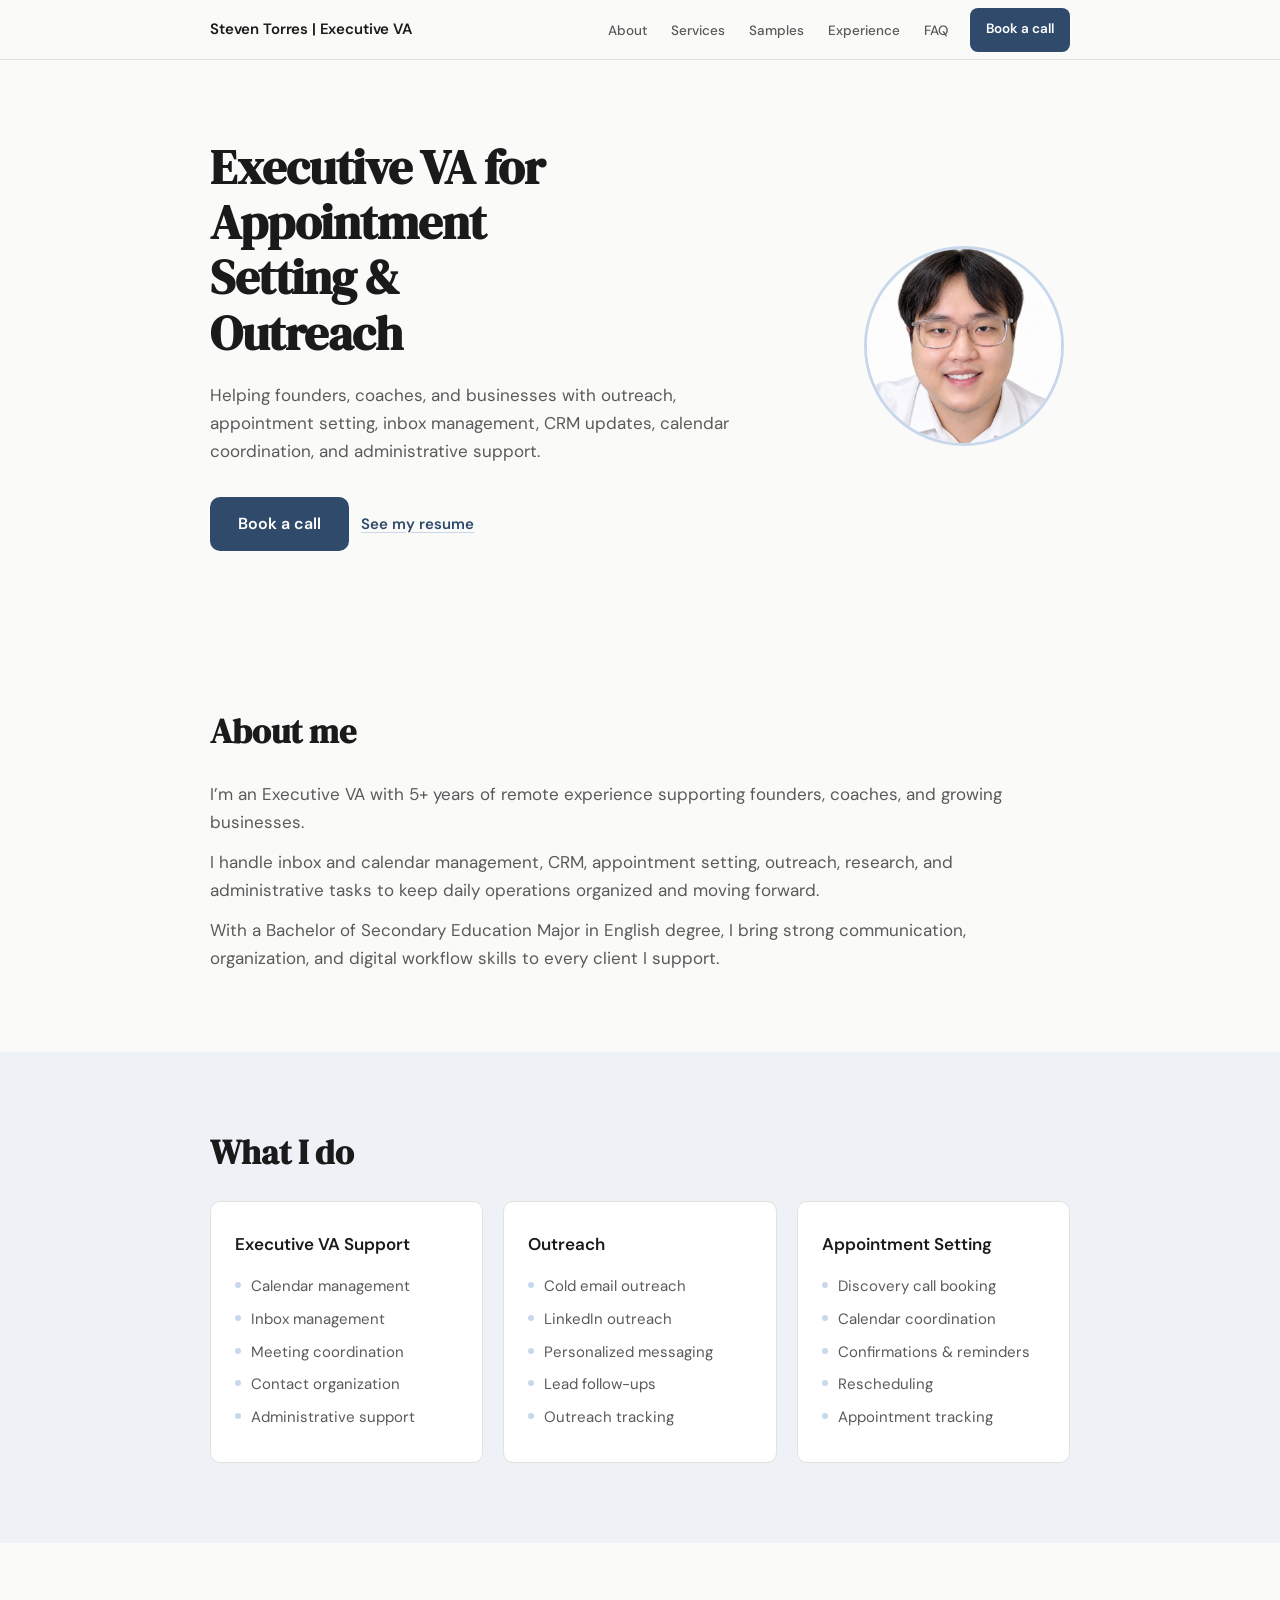
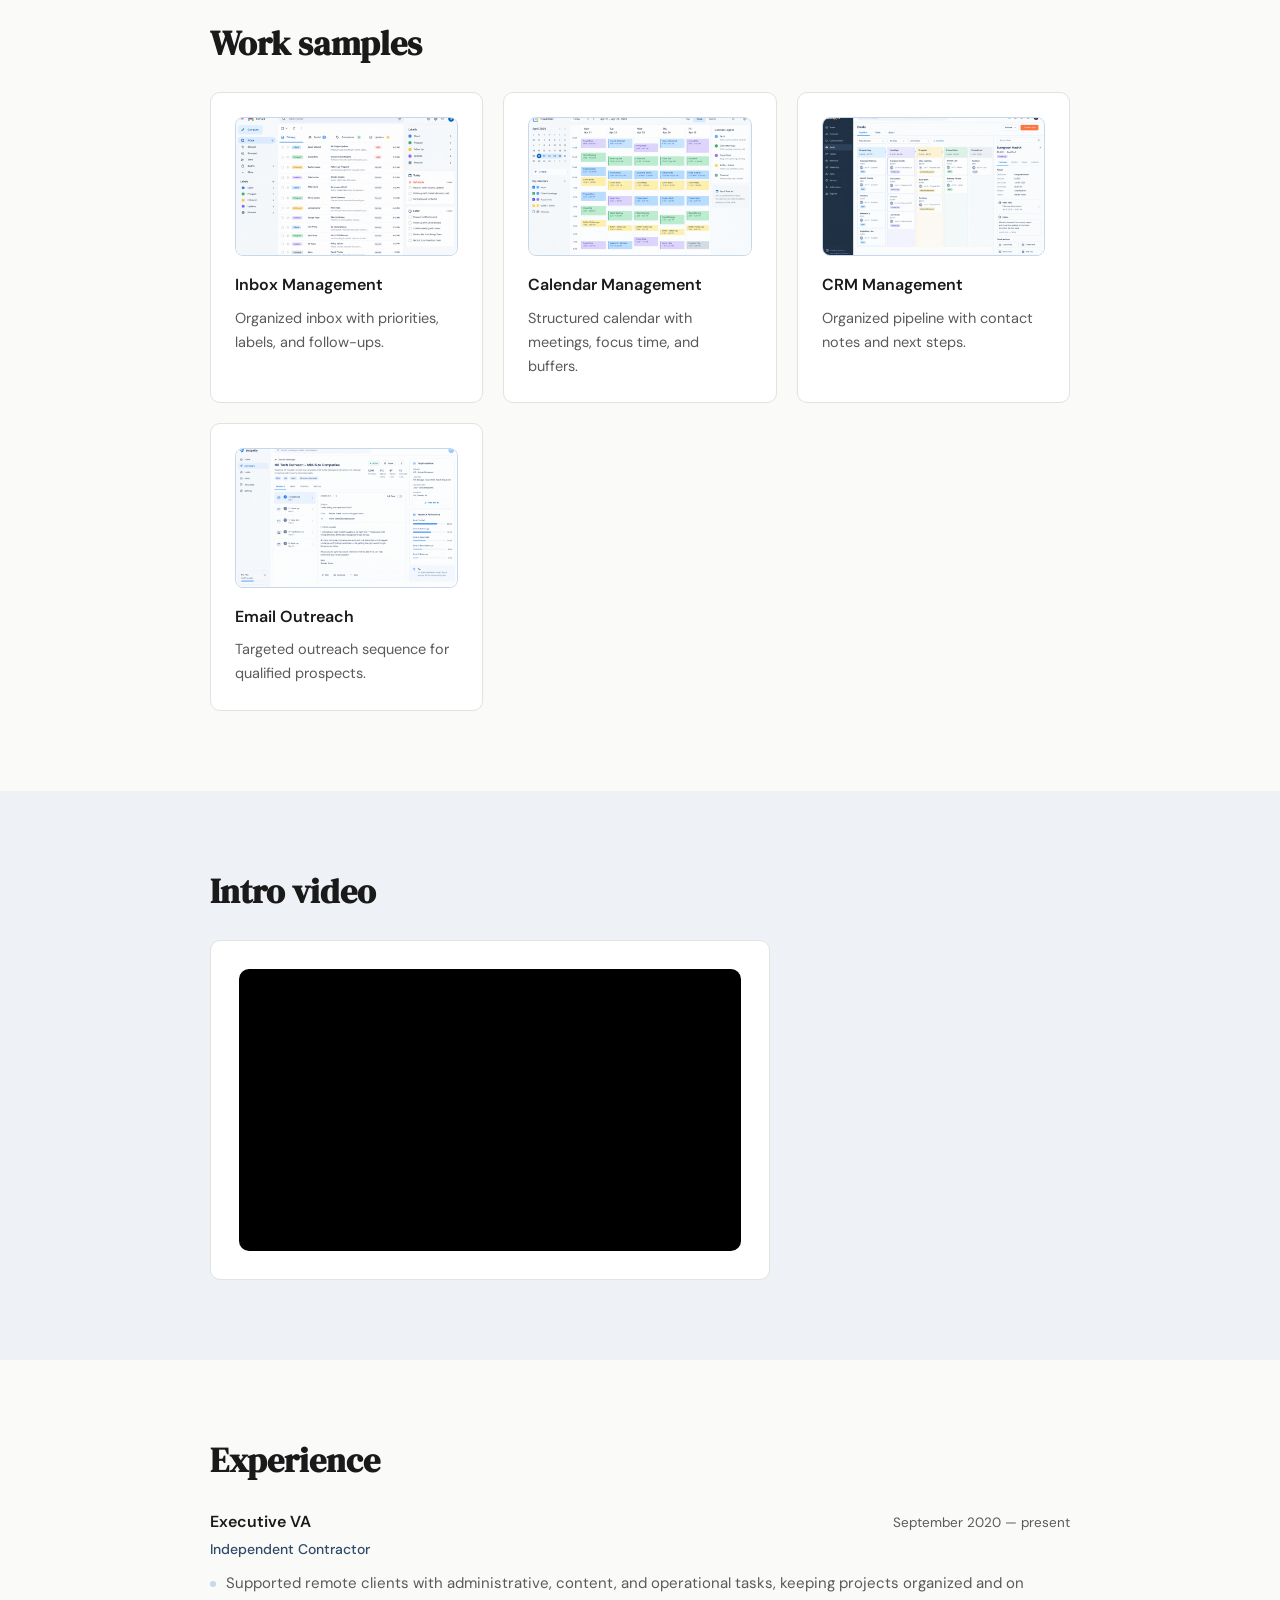
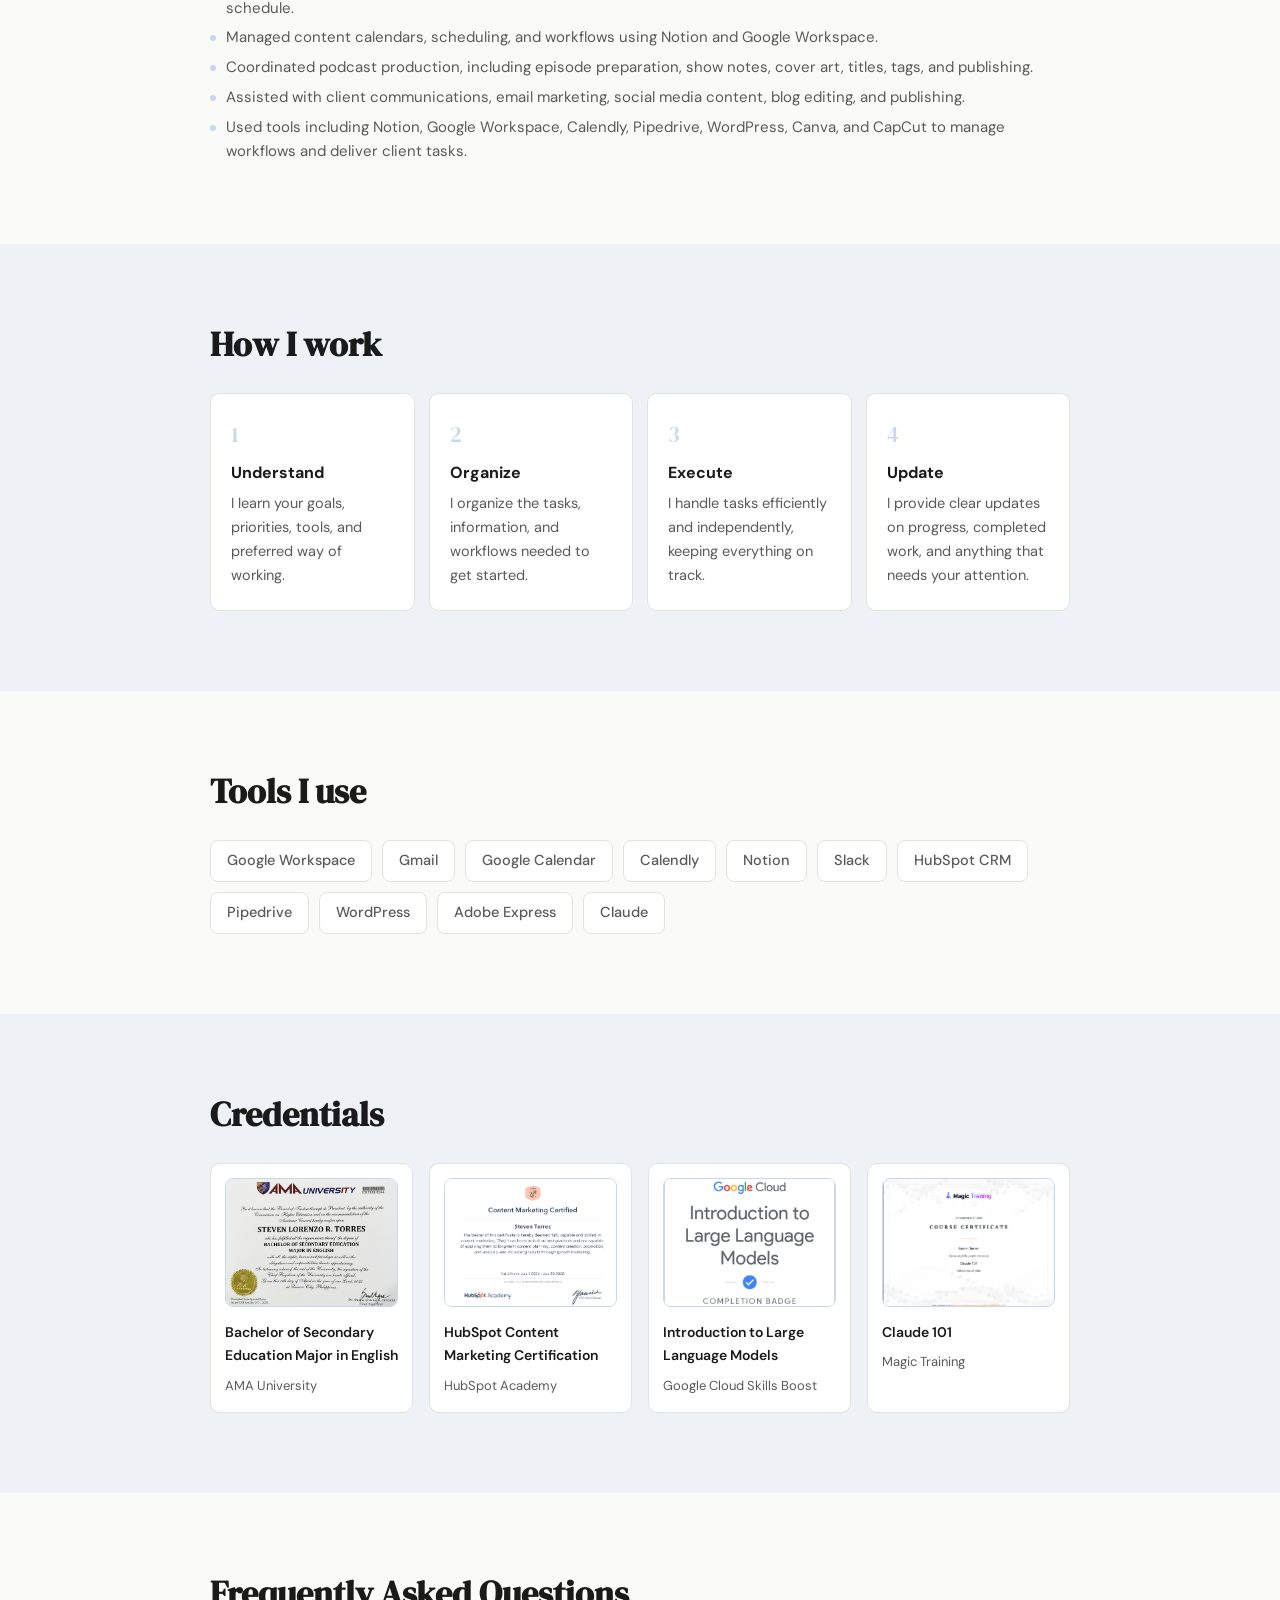
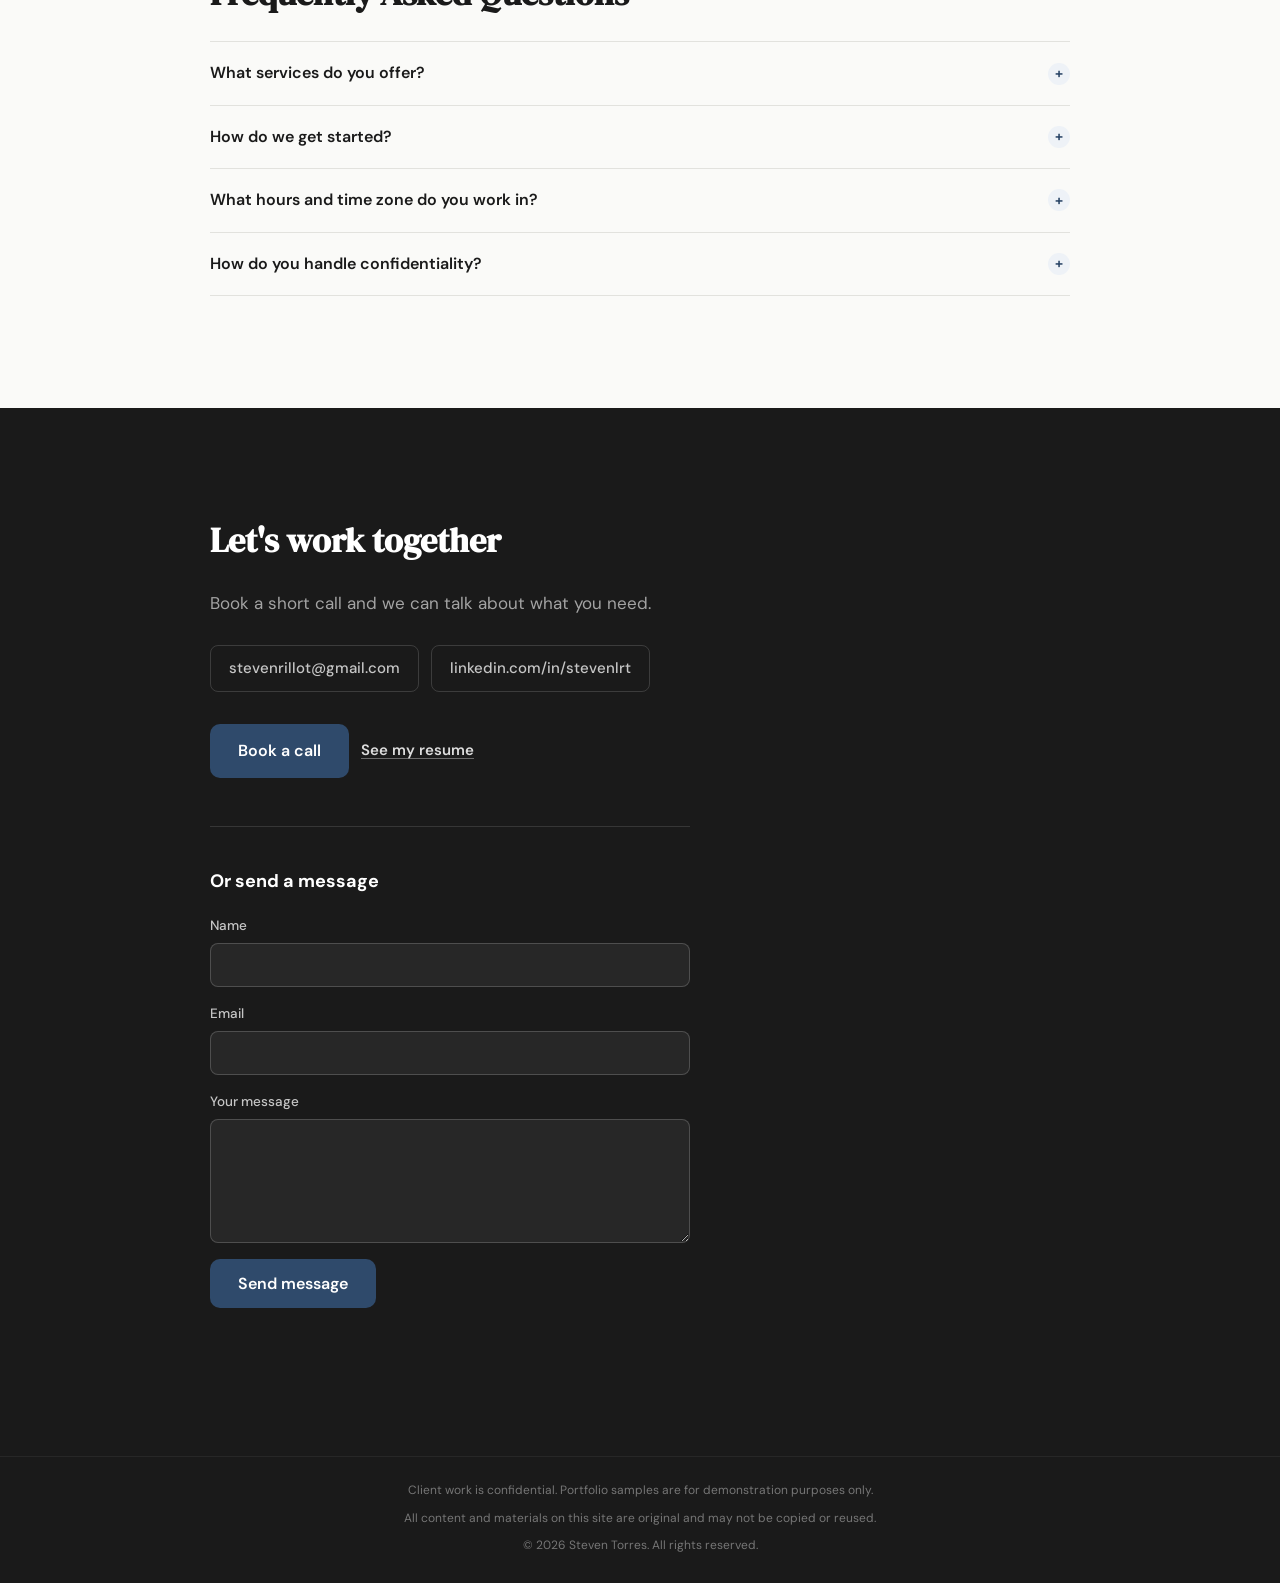
==== index.html @ 42b5c35f "Updated YT embed." ====
<!DOCTYPE html>
<html lang="en">
<head>
  <meta charset="UTF-8" />
  <meta name="viewport" content="width=device-width, initial-scale=1, viewport-fit=cover" />
  <title>Steven Torres | Executive VA</title>
  <meta name="description" content="Steven Torres is a freelance Executive VA managing outreach, appointments, calendars, inboxes, and CRM updates for founders and coaches." />
  <link rel="preconnect" href="https://fonts.googleapis.com" />
  <link rel="preconnect" href="https://fonts.gstatic.com" crossorigin />
  <link href="https://fonts.googleapis.com/css2?family=DM+Sans:ital,opsz,wght@0,9..40,300;0,9..40,400;0,9..40,500;0,9..40,600;1,9..40,400&family=DM+Serif+Display:ital@0;1&display=swap" rel="stylesheet" />
  <style>
    /* === TOKENS === */
    :root {
      --base: #FAFAF8;
      --ink: #1A1A1A;
      --ink-soft: #5A5A5A;
      --accent: #2F4A6B;
      --accent-light: #EEF2F7;
      --accent-mid: #C8D8EC;
      --border: #E2E2DE;
      --accent-hover: #2F4866;
      --radius: 10px;
      --max: 860px;
      --nav-h: 60px;
      box-sizing: border-box;
    }
    *, *::before, *::after { box-sizing: inherit; margin: 0; padding: 0; }

    html { scroll-behavior: smooth; scroll-padding-top: calc(var(--nav-h) + 16px); }
    body {
      font-family: 'DM Sans', sans-serif;
      background: var(--base);
      color: var(--ink);
      font-size: 17px;
      line-height: 1.65;
      -webkit-font-smoothing: antialiased;
    }

    /* === NAV === */
    nav {
      position: sticky;
      top: 0;
      z-index: 100;
      background: rgba(250,250,248,0.92);
      backdrop-filter: blur(10px);
      -webkit-backdrop-filter: blur(10px);
      border-bottom: 1px solid var(--border);
      height: var(--nav-h);
      display: flex;
      align-items: center;
      padding: 0 24px;
    }
    .nav-inner {
      max-width: var(--max);
      width: 100%;
      margin: 0 auto;
      display: flex;
      align-items: center;
      justify-content: space-between;
      gap: 12px;
    }
    .nav-logo {
      padding: 10px 0;
      font-weight: 600;
      font-size: 15px;
      color: var(--ink);
      text-decoration: none;
      white-space: nowrap;
      letter-spacing: -0.01em;
    }
    .nav-links {
      display: flex;
      align-items: center;
      gap: 4px;
      list-style: none;
      flex-wrap: nowrap;
      overflow-x: auto;
      scrollbar-width: none;
      min-width: 0;
      flex: 1 1 auto;
      justify-content: flex-end;
    }
    .nav-links::-webkit-scrollbar { display: none; }
    .nav-links a {
      color: var(--ink-soft);
      text-decoration: none;
      font-size: 13.5px;
      font-weight: 500;
      padding: 5px 10px;
      border-radius: 6px;
      transition: background 0.15s, color 0.15s;
      white-space: nowrap;
    }
    .nav-links a:hover { background: var(--accent-light); color: var(--accent); }
    .nav-cta {
      background: var(--accent);
      color: #fff !important;
      border-radius: 8px !important;
      padding: 0 16px !important;
      min-height: 44px;
      display: inline-flex;
      align-items: center;
      white-space: nowrap;
      flex-shrink: 0;
      font-weight: 600 !important;
      text-decoration: none;
      font-size: 13.5px;
      transition: background 0.15s;
    }
    .nav-cta:hover { background: var(--accent-hover) !important; color: #fff !important; }

    /* === SECTIONS === */
    section { padding: 80px 24px; }
    section.alt { background: var(--accent-light); }
    .inner { max-width: var(--max); margin: 0 auto; }

    h2 {
      font-family: 'DM Serif Display', serif;
      font-size: clamp(26px, 4vw, 34px);
      line-height: 1.2;
      color: var(--ink);
      margin-bottom: 28px;
    }
    p { max-width: 68ch; color: var(--ink-soft); }
    p + p { margin-top: 12px; }

    /* === HERO === */
    #hero {
      padding: 80px 24px 80px;
      background: var(--base);
    }
    .hero-inner {
      max-width: var(--max);
      margin: 0 auto;
      display: grid;
      grid-template-columns: 1fr auto;
      gap: 48px;
      align-items: center;
    }
    .hero-text h1 {
      font-family: 'DM Serif Display', serif;
      font-size: clamp(30px, 5.5vw, 48px);
      line-height: 1.15;
      color: var(--ink);
      margin-bottom: 20px;
      max-width: 15ch;
      letter-spacing: -0.01em;
    }
    .hero-text .subline {
      font-size: 17px;
      color: var(--ink-soft);
      margin-bottom: 32px;
      max-width: 44ch;
    }
    .hero-photo {
      margin: 6px;
      width: 200px;
      height: 200px;
      border-radius: 50%;
      background: #fff;
      object-fit: cover;
      object-position: center 20%;
      aspect-ratio: 1 / 1;
      display: block;
      flex-shrink: 0;
      border: 3px solid var(--accent-mid);
    }
    .hero-photo-placeholder {
      width: 200px;
      height: 200px;
      border-radius: 50%;
      background: #fff;
      border: 3px solid var(--accent-mid);
      display: flex;
      align-items: center;
      justify-content: center;
      text-align: center;
      color: var(--accent);
      font-size: 13px;
      font-weight: 500;
      padding: 20px;
      line-height: 1.4;
      flex-shrink: 0;
    }

    /* === BUTTONS === */
    .btn {
      display: inline-block;
      background: var(--accent);
      color: #fff;
      text-decoration: none;
      font-weight: 600;
      font-size: 16px;
      padding: 14px 28px;
      border-radius: 10px;
      transition: background 0.15s, transform 0.1s;
      cursor: pointer;
      border: none;
      font-family: inherit;
    }
    .btn:hover { background: var(--accent-hover); transform: translateY(-1px); }
    .btn:active { transform: translateY(0); }
    .link-plain {
      display: inline-flex;
      align-items: center;
      gap: 6px;
      color: var(--accent);
      font-weight: 600;
      font-size: 15px;
      text-decoration: underline;
      text-underline-offset: 3px;
      text-decoration-color: var(--accent-mid);
    }
    .link-plain:hover { text-decoration-color: var(--accent); }
    #contact .link-plain { color: rgba(255,255,255,0.85); text-decoration-color: rgba(255,255,255,0.35); }
    #contact .link-plain:hover { text-decoration-color: #fff; }

    .hero-actions { display: flex; flex-wrap: wrap; gap: 12px; }
    .btn-row { display: flex; flex-wrap: wrap; gap: 12px; margin-top: 32px; }

    .section-lead { margin-bottom: 28px; }
    .video-embed { position: relative; padding-bottom: 56.25%; height: 0; overflow: hidden; border-radius: 10px; background: #000; }
    .video-embed iframe { position: absolute; inset: 0; width: 100%; height: 100%; border: 0; }

    /* === ABOUT === */
    #about .about-body { font-size: 17px; color: var(--ink-soft); max-width: 60ch; }
    #about .about-body p { margin-bottom: 10px; color: inherit; }

    /* === SERVICES === */
    .services-grid {
      display: grid;
      grid-template-columns: repeat(auto-fit, minmax(220px, 1fr));
      gap: 20px;
      margin-top: 8px;
    }
    .service-block {
      background: #fff;
      border: 1px solid var(--border);
      border-radius: var(--radius);
      padding: 28px 24px;
    }
    .service-block h3 {
      font-size: 17px;
      font-weight: 600;
      color: var(--ink);
      margin-bottom: 12px;
    }
    .service-block ul {
      list-style: none;
      padding: 0;
    }
    .service-block li {
      font-size: 15px;
      color: var(--ink-soft);
      padding: 4px 0;
      padding-left: 16px;
      position: relative;
    }
    .service-block li::before {
      content: '';
      position: absolute;
      left: 0;
      top: 12px;
      width: 6px;
      height: 6px;
      border-radius: 50%;
      background: var(--accent-mid);
    }

    /* === WORK SAMPLES === */
    .samples-grid {
      display: grid;
      grid-template-columns: repeat(auto-fit, minmax(220px, 1fr));
      gap: 20px;
    }
    .sample-card {
      background: #fff;
      border: 1px solid var(--border);
      border-radius: var(--radius);
      padding: 24px;
    }
    .sample-card .tag {
      display: inline-block;
      background: var(--accent-light);
      color: var(--accent);
      font-size: 12px;
      font-weight: 600;
      padding: 3px 10px;
      border-radius: 20px;
      margin-bottom: 12px;
      letter-spacing: 0.02em;
    }
    .sample-card h3 { font-size: 16px; font-weight: 600; color: var(--ink); margin-bottom: 8px; }
    .sample-card p { font-size: 14.5px; color: var(--ink-soft); max-width: none; }

    /* === VOICE DEMO === */
    .voice-demo-box {
      background: #fff;
      border: 1px solid var(--border);
      border-radius: var(--radius);
      padding: 28px;
      max-width: 560px;
    }
    .voice-demo-box p { font-size: 15px; margin-bottom: 20px; color: var(--ink-soft); max-width: none; }
    .audio-placeholder {
      width: 100%;
      height: 48px;
      background: var(--accent-light);
      border-radius: 8px;
      display: flex;
      align-items: center;
      padding: 0 16px;
      color: var(--accent);
      font-size: 14px;
      font-weight: 500;
    }
    audio { width: 100%; border-radius: 8px; display: block; }

    /* === CASE STUDIES === */
    .case-grid {
      display: grid;
      grid-template-columns: repeat(auto-fit, minmax(280px, 1fr));
      gap: 20px;
    }
    .case-card {
      background: #fff;
      border: 1px solid var(--border);
      border-radius: var(--radius);
      padding: 28px 24px;
    }
    .case-card .case-label {
      font-size: 12px;
      font-weight: 600;
      color: var(--accent);
      text-transform: uppercase;
      letter-spacing: 0.06em;
      margin-bottom: 6px;
    }
    .case-card .case-val {
      font-size: 15px;
      color: var(--ink-soft);
      margin-bottom: 14px;
    }

    /* === HOW I WORK === */
    .steps {
      display: grid;
      grid-template-columns: repeat(auto-fit, minmax(180px, 1fr));
      gap: 24px;
      counter-reset: step;
    }
    .step {
      counter-increment: step;
      padding-top: 48px;
      position: relative;
    }
    .step::before {
      content: counter(step);
      position: absolute;
      top: 0;
      left: 0;
      font-family: 'DM Serif Display', serif;
      font-size: 40px;
      color: var(--accent-mid);
      line-height: 1;
    }
    .step h3 { font-size: 16px; font-weight: 600; color: var(--ink); margin-bottom: 6px; }
    .step p { font-size: 15px; color: var(--ink-soft); max-width: none; }

    /* === TOOLS === */
    .tools-list {
      display: flex;
      flex-wrap: wrap;
      gap: 10px;
      margin-top: 8px;
    }
    .tool-chip {
      background: #fff;
      border: 1px solid var(--border);
      border-radius: 8px;
      padding: 8px 16px;
      font-size: 14.5px;
      font-weight: 500;
      color: var(--ink-soft);
    }
    .tool-category {
      text-transform: uppercase;
      margin-top: 22px;
      margin-bottom: 8px;
      font-size: 13px;
      font-weight: 600;
      color: var(--accent);
      letter-spacing: 0.04em;
    }

    /* === EXPERIENCE === */
    .experience-list { display: flex; flex-direction: column; gap: 28px; }
    .exp-item {
      padding-bottom: 28px;
      border-bottom: 1px solid var(--border);
    }
    .exp-item:last-child { border-bottom: none; padding-bottom: 0; }
    .exp-meta {
      display: flex;
      align-items: baseline;
      justify-content: space-between;
      gap: 12px;
      flex-wrap: wrap;
      margin-bottom: 2px;
    }
    .exp-role { font-weight: 600; font-size: 16px; color: var(--ink); }
    .exp-period { font-size: 13.5px; color: var(--ink-soft); }
    .exp-org { font-size: 14px; color: var(--accent); font-weight: 500; margin-bottom: 10px; }
    .exp-details { list-style: none; padding: 0; display: flex; flex-direction: column; gap: 5px; }
    .exp-details li {
      font-size: 15px;
      color: var(--ink-soft);
      padding-left: 16px;
      position: relative;
    }
    .exp-details li::before {
      content: '';
      position: absolute;
      left: 0;
      top: 10px;
      width: 6px;
      height: 6px;
      border-radius: 50%;
      background: var(--accent-mid);
    }

    /* === CREDENTIALS === */
    .cred-list {
      list-style: none;
      display: flex;
      flex-direction: column;
      gap: 14px;
      margin-top: 8px;
    }
    .cred-item {
      display: flex;
      align-items: flex-start;
      gap: 14px;
      background: #fff;
      border: 1px solid var(--border);
      border-radius: var(--radius);
      padding: 18px 20px;
      max-width: 520px;
    }
    .cred-icon {
      width: 36px;
      height: 36px;
      background: var(--accent-light);
      border-radius: 8px;
      display: flex;
      align-items: center;
      justify-content: center;
      flex-shrink: 0;
      font-size: 18px;
    }
    .cred-item strong { display: block; font-size: 15px; font-weight: 600; color: var(--ink); }
    .cred-item span { font-size: 14px; color: var(--ink-soft); }

    .cert-grid {
      display: grid;
      grid-template-columns: repeat(4, minmax(0, 1fr));
      gap: 16px;
      margin-top: 24px;
      max-width: 100%;
    }
    .cert-card {
      background: #fff;
      border: 1px solid var(--border);
      border-radius: var(--radius);
      padding: 14px;
    }
    .cert-img-wrap {
      position: relative;
      width: 100%;
      aspect-ratio: 4/3;
      border-radius: var(--radius-sm, 8px);
      border: 1.5px dashed var(--accent-mid);
      background: var(--accent-light);
      display: flex;
      align-items: center;
      justify-content: center;
      overflow: hidden;
      margin-bottom: 14px;
    }
    .cert-img-wrap img {
      position: absolute;
      inset: 0;
      width: 100%;
      height: 100%;
      object-fit: cover;
      display: block;
    }
    .cert-img-wrap.has-image { border-style: solid; background: none; }
    .cert-img-wrap.has-image .cert-placeholder-label { display: none; }
    .cert-placeholder-label {
      display: flex;
      flex-direction: column;
      align-items: center;
      gap: 4px;
      font-size: 12px;
      font-weight: 500;
      color: var(--accent);
      opacity: 0.75;
      text-align: center;
      padding: 0 8px;
    }
    .cert-body strong { display: block; font-size: 14px; font-weight: 600; color: var(--ink); margin-bottom: 2px; }
    .cert-body span { font-size: 13px; color: var(--ink-soft); }
    @media (max-width: 980px) {
      .cert-grid { grid-template-columns: repeat(2, minmax(0, 1fr)); }
    }
    @media (max-width: 560px) {
      .cert-grid { grid-template-columns: 1fr; gap: 12px; }
    }

    /* === TESTIMONIALS === */
    .testimonials-grid {
      display: grid;
      grid-template-columns: repeat(auto-fit, minmax(240px, 1fr));
      gap: 20px;
    }
    .testimonial {
      background: #fff;
      border: 1px solid var(--border);
      border-radius: var(--radius);
      padding: 28px 24px;
    }
    .testimonial blockquote {
      font-size: 16px;
      color: var(--ink);
      font-style: italic;
      line-height: 1.6;
      margin-bottom: 18px;
      font-family: 'DM Serif Display', serif;
    }
    .testimonial cite {
      font-size: 13.5px;
      color: var(--ink-soft);
      font-style: normal;
      font-weight: 500;
    }

    /* === FAQ === */
    .faq-list {
      list-style: none;
      border-top: 1px solid var(--border);
    }
    .faq-item {
      border-bottom: 1px solid var(--border);
    }
    .faq-btn {
      width: 100%;
      background: none;
      border: none;
      padding: 20px 0;
      text-align: left;
      font-family: inherit;
      font-size: 16px;
      font-weight: 600;
      color: var(--ink);
      cursor: pointer;
      display: flex;
      justify-content: space-between;
      align-items: center;
      gap: 16px;
      line-height: 1.4;
    }
    .faq-btn:hover { color: var(--accent); }
    .faq-icon {
      width: 22px;
      height: 22px;
      border-radius: 50%;
      background: var(--accent-light);
      display: flex;
      align-items: center;
      justify-content: center;
      flex-shrink: 0;
      transition: background 0.15s, transform 0.25s;
      color: var(--accent);
      font-size: 14px;
      font-weight: 700;
    }
    .faq-btn[aria-expanded="true"] .faq-icon {
      transform: rotate(45deg);
      background: var(--accent);
      color: #fff;
    }
    .faq-body {
      display: none;
      padding: 0 0 20px;
      font-size: 15.5px;
      color: var(--ink-soft);
      max-width: 62ch;
      line-height: 1.65;
    }
    .faq-body.open { display: block; }

    /* === CONTACT === */
    #contact { background: var(--ink); margin-top: 32px; padding-top: 112px; padding-bottom: 112px; }
    #contact h2 { color: #fff; }
    #contact p { color: rgba(255,255,255,0.6); }
    .contact-links {
      display: flex;
      flex-wrap: wrap;
      gap: 12px;
      margin-top: 28px;
    }
    .contact-link {
      display: inline-flex;
      align-items: center;
      gap: 8px;
      color: rgba(255,255,255,0.75);
      text-decoration: none;
      font-size: 15px;
      font-weight: 500;
      padding: 10px 18px;
      border-radius: 8px;
      border: 1px solid rgba(255,255,255,0.15);
      transition: background 0.15s, color 0.15s;
    }
    .contact-link:hover { background: rgba(255,255,255,0.1); color: #fff; }

    /* === CONTACT FORM === */
    .contact-form-wrap {
      margin-top: 48px;
      padding-top: 40px;
      border-top: 1px solid rgba(255,255,255,0.12);
      max-width: 480px;
    }
    .contact-form-heading {
      font-size: 18px;
      margin-bottom: 18px;
      color: #fff;
    }
    .contact-form { display: flex; flex-direction: column; gap: 16px; }
    .form-row { display: flex; flex-direction: column; gap: 6px; }
    .form-row label {
      font-size: 13.5px;
      font-weight: 500;
      color: rgba(255,255,255,0.75);
    }
    .form-row input,
    .form-row textarea {
      font-family: inherit;
      font-size: 15px;
      color: #fff;
      background: rgba(255,255,255,0.06);
      border: 1px solid rgba(255,255,255,0.18);
      border-radius: 8px;
      padding: 11px 14px;
      resize: vertical;
      transition: border-color 0.15s, background 0.15s;
    }
    .form-row input:focus,
    .form-row textarea:focus {
      outline: none;
      border-color: var(--accent-mid);
      background: rgba(255,255,255,0.1);
    }
    .form-row input::placeholder,
    .form-row textarea::placeholder { color: rgba(255,255,255,0.4); }
    .form-honeypot {
      position: absolute;
      width: 1px; height: 1px;
      opacity: 0;
      pointer-events: none;
    }
    .form-submit {
      align-self: flex-start;
      border: none;
      cursor: pointer;
      font-family: inherit;
    }
    .form-submit[disabled] { opacity: 0.6; cursor: not-allowed; }
    .form-status {
      font-size: 14px;
      min-height: 20px;
    }
    .form-status.success { color: #9fd8a8; }
    .form-status.error { color: #e3a0a0; }
    @media (max-width: 640px) {
      .contact-form-wrap { margin-top: 36px; padding-top: 28px; }
    }

    /* === FOOTER === */
    footer {
      background: var(--ink);
      border-top: 1px solid rgba(255,255,255,0.06);
      padding: 24px 24px 28px;
      text-align: center;
      font-size: 12px;
      line-height: 1.6;
      color: rgba(255,255,255,0.4);
    }
    footer p { max-width: 70ch; margin: 0 auto; color: inherit; }
    footer p + p { margin-top: 8px; }

    /* === RESPONSIVE === */
    @media (max-width: 860px) { .nav-links a { padding: 5px 8px; } }
    @media (max-width: 760px) { .nav-links { display: none; } }
    @media (max-width: 640px) {
      body { font-size: 16px; }
      nav { padding: 0 20px; }
      section { padding: 48px 20px; }
      #hero { padding: 36px 20px 48px; }
      h2 { margin-bottom: 20px; }
      .hero-inner { grid-template-columns: 1fr; gap: 24px; justify-items: start; }
      .hero-photo, .hero-photo-placeholder { width: 148px; height: 148px; order: -1; }
      .hero-text h1 { max-width: none; margin-bottom: 14px; }
      .hero-text .subline { margin-bottom: 24px; }
      .hero-actions { flex-direction: column; align-items: stretch; width: 100%; }
      .hero-actions .btn, .btn-row .btn { text-align: center; width: 100%; }
      .btn-row { flex-direction: column; margin-top: 24px; }
      .section-lead { margin-bottom: 20px; }
      .services-grid, .samples-grid, .case-grid { gap: 14px; }
      .service-block, .sample-card, .case-card { padding: 20px 18px; }
      .voice-demo-box { padding: 16px; }
      .voice-demo-box p { margin-bottom: 14px; }
      .steps { grid-template-columns: 1fr 1fr; gap: 20px 16px; }
      .step { padding-top: 40px; }
      .step::before { font-size: 34px; }
      .step p { font-size: 14.5px; }
      .exp-meta { flex-direction: column; gap: 2px; }
      .cred-item { padding: 14px 16px; }
      .contact-links { flex-direction: column; }
      .contact-link { width: 100%; }
      .faq-btn { padding: 16px 0; font-size: 15.5px; }
      .faq-body { padding: 0 0 16px; }
    }
    @media (max-width: 380px) { .steps { grid-template-columns: 1fr; } }

    @media (prefers-reduced-motion: reduce) {
      *, *::before, *::after { transition: none !important; animation: none !important; }
      html { scroll-behavior: auto; }
    }

    /* === FOCUS === */
    :focus-visible {
      outline: 2px solid var(--accent);
      outline-offset: 3px;
      border-radius: 4px;
    }

    /* === NEW: sample/cert screenshot placeholders === */
    .shot-frame {
      width: 100%;
      aspect-ratio: 16/10;
      border-radius: 8px;
      border: 1.5px dashed var(--accent-mid);
      background: var(--accent-light);
      display: flex;
      flex-direction: column;
      align-items: center;
      justify-content: center;
      gap: 6px;
      color: var(--accent);
      font-size: 13px;
      font-weight: 500;
      margin-bottom: 16px;
      overflow: hidden;
    }
    .shot-frame { position: relative; }
    .shot-frame img { position: absolute; inset: 0; width: 100%; height: 100%; object-fit: cover; display: block; }
    .shot-frame .shot-label { opacity: 0.75; }
    .shot-frame .shot-file { font-family: monospace; font-size: 12px; opacity: 0.55; }
    .shot-frame.has-image { border-style: solid; background: none; }
    .shot-frame.has-image .shot-label,
    .shot-frame.has-image .shot-file { display: none; }
    .sample-tag {
      display: inline-block;
      font-size: 11px;
      font-weight: 600;
      letter-spacing: 0.03em;
      text-transform: uppercase;
      color: var(--ink-soft);
      background: #fff;
      border: 1px solid var(--border);
      border-radius: 100px;
      padding: 4px 10px;
      margin-bottom: 14px;
    }
    .cred-shot {
      width: 56px;
      height: 56px;
      border-radius: 8px;
      border: 1.5px dashed var(--accent-mid);
      background: var(--accent-light);
      flex-shrink: 0;
      display: flex;
      align-items: center;
      justify-content: center;
      overflow: hidden;
    }
    .cred-shot { position: relative; }
    .cred-shot img { position: absolute; inset: 0; width: 100%; height: 100%; object-fit: cover; }
    .cred-shot .cred-file { font-size: 8.5px; font-family: monospace; color: var(--accent); text-align: center; line-height: 1.2; }
    .cred-shot.has-image { border-style: solid; background: none; }
    .cred-shot.has-image .cred-file { display: none; }


    /* === NEW: process steps (Understand > Organize > Execute > Report) === */
    .process-row {
      display: flex;
      align-items: stretch;
      gap: 0;
      flex-wrap: wrap;
    }
    .process-step {
      flex: 1 1 200px;
      background: #fff;
      border: 1px solid var(--border);
      border-radius: var(--radius);
      padding: 22px 20px;
      position: relative;
    }
    .process-step + .process-step { margin-left: 14px; }
    .process-num {
      font-family: 'DM Serif Display', serif;
      font-size: 22px;
      color: var(--accent-mid);
      margin-bottom: 8px;
    }
    .process-step h3 { font-size: 16px; margin-bottom: 6px; }
    .process-step p { font-size: 14.5px; color: var(--ink-soft); }
    @media (max-width: 700px) {
      .process-row { flex-direction: column; }
      .process-step + .process-step { margin-left: 0; margin-top: 14px; }
    }

    /* === NEW: additional support strip === */
    .additional-support {
      background: var(--accent-light);
      border-radius: var(--radius);
      padding: 22px 24px;
      margin-top: 40px;
      font-size: 15px;
      color: var(--ink-soft);
    }
    .additional-support strong { color: var(--ink); }
  </style>
</head>
<body>

<!-- NAV -->
<nav aria-label="Main navigation">
  <div class="nav-inner">
    <a href="#hero" class="nav-logo">Steven Torres | Executive VA</a>
    <ul class="nav-links" role="list">
      <li><a href="#about">About</a></li>
      <li><a href="#services">Services</a></li>
      <li><a href="#work-samples">Samples</a></li>
      <li><a href="#experience">Experience</a></li>
      <li><a href="#faq">FAQ</a></li>
    </ul>
    <a href="https://calendly.com/stevenrillot" target="_blank" rel="noopener noreferrer" class="nav-cta">Book a call</a>
  </div>
</nav>

<!-- HERO -->
<section id="hero" aria-labelledby="hero-heading">
  <div class="inner hero-inner">
    <div class="hero-text">
      <h1 id="hero-heading">Executive VA for Appointment Setting & Outreach</h1>
      <p class="subline">Helping founders, coaches, and businesses with outreach, appointment setting, inbox management, CRM updates, calendar coordination, and administrative support.</p>
      <div class="hero-actions">
        <a href="https://calendly.com/stevenrillot" target="_blank" rel="noopener noreferrer" class="btn">Book a call</a>
        <a href="#" id="resume-link-hero" class="link-plain" target="_blank" rel="noopener noreferrer">See my resume</a>
      </div>
    </div>
    <img src="photo.png" alt="Photo of Steven Torres" class="hero-photo" />
  </div>
</section>

<!-- ABOUT -->
<section id="about" aria-labelledby="about-heading">
  <div class="inner">
    <h2 id="about-heading">About me</h2>
    <p>I’m an Executive VA with 5+ years of remote experience supporting founders, coaches, and growing businesses.</p>
    <p>I handle inbox and calendar management, CRM, appointment setting, outreach, research, and administrative tasks to keep daily operations organized and moving forward.</p>
    <p>With a Bachelor of Secondary Education Major in English degree, I bring strong communication, organization, and digital workflow skills to every client I support.</p>
    </div>
</section>

<!-- SERVICES -->
<section class="alt" id="services" aria-labelledby="services-heading">
  <div class="inner">
    <h2 id="services-heading">What I do</h2>
    <div class="services-grid">
      <div class="service-block">
  <h3>Executive VA Support</h3>
  <ul>
    <li>Calendar management</li>
    <li>Inbox management</li>
    <li>Meeting coordination</li>
    <li>Contact organization</li>
    <li>Administrative support</li>
  </ul>
</div>

<div class="service-block">
  <h3>Outreach</h3>
  <ul>
    <li>Cold email outreach</li>
    <li>LinkedIn outreach</li>
    <li>Personalized messaging</li>
    <li>Lead follow-ups</li>
    <li>Outreach tracking</li>
  </ul>
</div>

<div class="service-block">
  <h3>Appointment Setting</h3>
  <ul>
    <li>Discovery call booking</li>
    <li>Calendar coordination</li>
    <li>Confirmations & reminders</li>
    <li>Rescheduling</li>
    <li>Appointment tracking</li>
  </ul>
</div>
    </div>
  </div>
</section>

<!-- WORK SAMPLES -->
<section id="work-samples" aria-labelledby="samples-heading">
  <div class="inner">
    <h2 id="samples-heading">Work samples</h2>
    <div class="samples-grid">

      <div class="sample-card">
        <div class="shot-frame">
          <img src="sample-1.png" alt="" loading="lazy"
               onload="this.parentElement.classList.add('has-image')"
               onerror="this.style.display='none'" />
          <span class="shot-label">Screenshot placeholder</span>
          <span class="shot-file">sample-1.png</span>
        </div>
        <h3>Inbox Management</h3>
        <p>Organized inbox with priorities, labels, and follow-ups.</p>
      </div>

      <div class="sample-card">
        <div class="shot-frame">
          <img src="sample-2.png" alt="" loading="lazy"
               onload="this.parentElement.classList.add('has-image')"
               onerror="this.style.display='none'" />
          <span class="shot-label">Screenshot placeholder</span>
          <span class="shot-file">sample-2.png</span>
        </div>
        <h3>Calendar Management</h3>
        <p>Structured calendar with meetings, focus time, and buffers.</p>
      </div>

      <div class="sample-card">
        <div class="shot-frame">
          <img src="sample-3.png" alt="" loading="lazy"
               onload="this.parentElement.classList.add('has-image')"
               onerror="this.style.display='none'" />
          <span class="shot-label">Screenshot placeholder</span>
          <span class="shot-file">sample-3.png</span>
        </div>
        <h3>CRM Management</h3>
        <p>Organized pipeline with contact notes and next steps.</p>
      </div>

      <div class="sample-card">
        <div class="shot-frame">
          <img src="sample-4.png" alt="" loading="lazy"
               onload="this.parentElement.classList.add('has-image')"
               onerror="this.style.display='none'" />
          <span class="shot-label">Screenshot placeholder</span>
          <span class="shot-file">sample-4.png</span>
        </div>
        <h3>Email Outreach</h3>
        <p>Targeted outreach sequence for qualified prospects.</p>
      </div>

    </div>
  </div>
</section>

<!-- VOICE DEMO -->
<section class="alt" id="voice-demo" aria-labelledby="voice-heading">
  <div class="inner">
    <h2 id="voice-heading">Intro video</h2>
    <div class="voice-demo-box">
      <div class="video-embed">
        <iframe
          src="https://www.youtube.com/embed/TGqg9kjQZW4?si=sbfz_zXK9EU3hqaZ"
          title="Intro video: Steven Torres, Executive VA"
          allow="accelerometer; autoplay; clipboard-write; encrypted-media; gyroscope; picture-in-picture"
          loading="lazy"
          allowfullscreen>
        </iframe>
      </div>
    </div>
  </div>
</section>

<!-- EXPERIENCE -->
<section id="experience" aria-labelledby="exp-heading">
  <div class="inner">
    <h2 id="exp-heading">Experience</h2>
    <div class="experience-list">

      <div class="exp-item">
        <div class="exp-meta">
          <span class="exp-role">Executive VA</span>
          <span class="exp-period">September 2020 — present</span>
        </div>
        <p class="exp-org">Independent Contractor</p>
        <ul class="exp-details">
          <li>Supported remote clients with administrative, content, and operational tasks, keeping projects organized and on schedule.</li>
          <li>Managed content calendars, scheduling, and workflows using Notion and Google Workspace.</li>
          <li>Coordinated podcast production, including episode preparation, show notes, cover art, titles, tags, and publishing.</li>
          <li>Assisted with client communications, email marketing, social media content, blog editing, and publishing.</li>
          <li>Used tools including Notion, Google Workspace, Calendly, Pipedrive, WordPress, Canva, and CapCut to manage workflows and deliver client tasks.</li>
        </ul>
      </div>

    </div>
  </div>
</section>

<!-- HOW I WORK -->
<section class="alt" id="how-i-work" aria-labelledby="process-heading">
  <div class="inner">
    <h2 id="process-heading">How I work</h2>
    <div class="process-row">
      <div class="process-step">
        <div class="process-num">1</div>
        <h3>Understand</h3>
        <p>I learn your goals, priorities, tools, and preferred way of working.</p>
      </div>
      <div class="process-step">
        <div class="process-num">2</div>
        <h3>Organize</h3>
        <p>I organize the tasks, information, and workflows needed to get started.</p>
      </div>
      <div class="process-step">
        <div class="process-num">3</div>
        <h3>Execute</h3>
        <p>I handle tasks efficiently and independently, keeping everything on track.</p>
      </div>
      <div class="process-step">
        <div class="process-num">4</div>
        <h3>Update</h3>
        <p>I provide clear updates on progress, completed work, and anything that needs your attention.</p>
      </div>
    </div>
  </div>
</section>

<!-- TOOLS -->
<section id="tools" aria-labelledby="tools-heading">
  <div class="inner">
    <h2 id="tools-heading">Tools I use</h2>

    <div class="tools-list">
      <span class="tool-chip">Google Workspace</span>
      <span class="tool-chip">Gmail</span>
      <span class="tool-chip">Google Calendar</span>
      <span class="tool-chip">Calendly</span>
      <span class="tool-chip">Notion</span>
      <span class="tool-chip">Slack</span>
      <span class="tool-chip">HubSpot CRM</span>
      <span class="tool-chip">Pipedrive</span>
      <span class="tool-chip">WordPress</span>
      <span class="tool-chip">Adobe Express</span>
      <span class="tool-chip">Claude</span>
    </div>
  </div>
</section>

<!-- CREDENTIALS -->
<section class="alt" id="credentials" aria-labelledby="cred-heading">
  <div class="inner">
    <h2 id="cred-heading">Credentials</h2>
    <div class="cert-grid">

      <div class="cert-card">
        <div class="cert-img-wrap" id="cw-1">
          <img src="cert-1.png" alt="Bachelor of Secondary Education Major in English" loading="lazy" onload="document.getElementById('cw-1').classList.add('has-image')" onerror="this.style.display='none'" />
          <div class="cert-placeholder-label">
            <span style="font-size:22px;">📜</span>
            <span>cert-1.png</span>
          </div>
        </div>
        <div class="cert-body">
          <strong>Bachelor of Secondary Education Major in English</strong>
          <span>AMA University</span>
        </div>
      </div>

      <div class="cert-card">
        <div class="cert-img-wrap" id="cw-2">
          <img src="cert-2.png" alt="HubSpot Content Marketing Certification" loading="lazy" onload="document.getElementById('cw-2').classList.add('has-image')" onerror="this.style.display='none'" />
          <div class="cert-placeholder-label">
            <span style="font-size:22px;">🧠</span>
            <span>cert-2.png</span>
          </div>
        </div>
        <div class="cert-body">
          <strong>HubSpot Content Marketing Certification</strong>
          <span>HubSpot Academy</span>
        </div>
      </div>

      <div class="cert-card">
        <div class="cert-img-wrap" id="cw-3">
          <img src="cert-3.png" alt="Introduction to Large Language Models" loading="lazy" onload="document.getElementById('cw-3').classList.add('has-image')" onerror="this.style.display='none'" />
          <div class="cert-placeholder-label">
            <span style="font-size:22px;">✨</span>
            <span>cert-3.png</span>
          </div>
        </div>
        <div class="cert-body">
          <strong>Introduction to Large Language Models</strong>
          <span>Google Cloud Skills Boost</span>
        </div>
      </div>

      <div class="cert-card">
        <div class="cert-img-wrap" id="cw-4">
          <img src="cert-4.png" alt="Claude 101" loading="lazy" onload="document.getElementById('cw-4').classList.add('has-image')" onerror="this.style.display='none'" />
          <div class="cert-placeholder-label">
            <span style="font-size:22px;">🎓</span>
            <span>cert-4.png</span>
          </div>
        </div>
        <div class="cert-body">
          <strong>Claude 101</strong>
          <span>Magic Training</span>
        </div>
      </div>

    </div>

    </div>
  </div>
</section>

<!-- FAQ -->
<section id="faq" aria-labelledby="faq-heading">
  <div class="inner">
    <h2 id="faq-heading">Frequently Asked Questions</h2>
    <div class="faq-list">

      <div class="faq-item">
        <button class="faq-btn" aria-expanded="false">
          <span>What services do you offer?</span>
          <span class="faq-icon" aria-hidden="true">+</span>
        </button>
        <div class="faq-body">
          <p>I provide Executive VA support including calendar and inbox management, scheduling, appointment coordination, research, data entry, and daily admin tasks. I also support outreach and appointment setting when you need help bringing in new opportunities.</p>
        </div>
      </div>

      <div class="faq-item">
        <button class="faq-btn" aria-expanded="false">
          <span>How do we get started?</span>
          <span class="faq-icon" aria-hidden="true">+</span>
        </button>
        <div class="faq-body">
          <p>Book a quick call and tell me what you need help with. We’ll discuss your priorities, and I’ll follow up with a simple plan within 48 hours.</p>
        </div>
      </div>

      <div class="faq-item">
        <button class="faq-btn" aria-expanded="false">
          <span>What hours and time zone do you work in?</span>
          <span class="faq-icon" aria-hidden="true">+</span>
        </button>
        <div class="faq-body">
          <p>I’m based in the Philippines and work night hours to overlap with clients in the US, Canada, and UK.</p>
        </div>
      </div>

      <div class="faq-item">
        <button class="faq-btn" aria-expanded="false">
          <span>How do you handle confidentiality?</span>
          <span class="faq-icon" aria-hidden="true">+</span>
        </button>
        <div class="faq-body">
          <p>I treat client information and work as confidential. Portfolio samples demonstrate my skills and process without revealing private or proprietary information.</p>
        </div>
      </div>

    </div>
  </div>
</section>

<!-- CONTACT -->
<section id="contact" aria-labelledby="contact-heading">
  <div class="inner">
    <h2 id="contact-heading">Let's work together</h2>
    <p>Book a short call and we can talk about what you need.</p>
    <div class="contact-links">
      <a href="mailto:stevenrillot@gmail.com" class="contact-link" aria-label="Email Steven Torres">stevenrillot@gmail.com</a>
      <a href="https://linkedin.com/in/stevenlrt" target="_blank" rel="noopener noreferrer" class="contact-link" aria-label="Steven Torres on LinkedIn">linkedin.com/in/stevenlrt</a>
    </div>
    <div class="btn-row">
      <a href="https://calendly.com/stevenrillot" target="_blank" rel="noopener noreferrer" class="btn" aria-label="Book a call with Steven Torres">Book a call</a>
      <a href="#" id="resume-link-contact" class="link-plain" target="_blank" rel="noopener noreferrer" aria-label="Download Steven Torres resume">See my resume</a>
    </div>

    <div class="contact-form-wrap">
      <h3 class="contact-form-heading">Or send a message</h3>
      <form id="contact-form" class="contact-form">
        <div class="form-row">
          <label for="cf-name">Name</label>
          <input type="text" id="cf-name" name="name" required autocomplete="name" />
        </div>
        <div class="form-row">
          <label for="cf-email">Email</label>
          <input type="email" id="cf-email" name="email" required autocomplete="email" />
        </div>
        <div class="form-row">
          <label for="cf-message">Your message</label>
          <textarea id="cf-message" name="message" rows="5" required></textarea>
        </div>
        <!-- Honeypot field to deter simple spam bots; kept hidden from real users -->
        <input type="checkbox" name="botcheck" id="cf-botcheck" class="form-honeypot" tabindex="-1" autocomplete="off" />
        <button type="submit" class="btn form-submit">Send message</button>
        <p class="form-status" id="cf-status" role="status" aria-live="polite"></p>
      </form>
    </div>
  </div>
</section>

<footer>
  <p>Client work is confidential. Portfolio samples are for demonstration purposes only.</p>
  <p>All content and materials on this site are original and may not be copied or reused.</p>
  <p>© <span id="year"></span> Steven Torres. All rights reserved.</p>
</footer>
<script>
  // ============================================================
  // SITE CONFIG — paste your own values here. Nothing above this
  // block needs to change.
  // ============================================================
  var SITE_CONFIG = {
    // Google Drive share link to your resume (must be set to "Anyone with the link can view").
    // Paste the full share URL, e.g. "https://drive.google.com/file/d/FILE_ID/view"
    resumeUrl: "https://drive.google.com/file/d/1lzU4dWfQADVitU-nukFwnJfsWAtlnhpb/view?usp=sharing",

    // Web3Forms (or similar) public access key for the contact form below.
    // This is a public, domain-facing key by design — Web3Forms is built so this
    // key can safely live in client-side code. It is NOT a private API secret;
    // do not confuse it with a private/server-side API key.
    contactFormAccessKey: "9ff19a72-c3b6-49fc-8465-e15c095c96d0"
  };
  // ============================================================

  // Wire up resume buttons to the Drive link above, once it's set
  (function () {
    var resumeLinks = [document.getElementById('resume-link-hero'), document.getElementById('resume-link-contact')];
    resumeLinks.forEach(function (el) {
      if (!el) return;
      if (SITE_CONFIG.resumeUrl) {
        el.setAttribute('href', SITE_CONFIG.resumeUrl);
      } else {
        el.addEventListener('click', function (e) {
          e.preventDefault();
          alert('Resume link is not set up yet.');
        });
      }
    });
  })();

  // Contact form submission (Web3Forms-compatible)
  (function () {
    var form = document.getElementById('contact-form');
    if (!form) return;
    var statusEl = document.getElementById('cf-status');
    var submitBtn = form.querySelector('.form-submit');

    form.addEventListener('submit', function (e) {
      e.preventDefault();

      // Simple honeypot spam check
      if (form.botcheck && form.botcheck.checked) return;

      if (!SITE_CONFIG.contactFormAccessKey) {
        statusEl.textContent = 'This form is not connected yet. Please email me directly for now.';
        statusEl.className = 'form-status error';
        return;
      }

      var data = {
        access_key: SITE_CONFIG.contactFormAccessKey,
        name: form.name.value,
        email: form.email.value,
        message: form.message.value,
        subject: 'New message from portfolio site'
      };

      submitBtn.disabled = true;
      statusEl.textContent = 'Sending...';
      statusEl.className = 'form-status';

      fetch('https://api.web3forms.com/submit', {
        method: 'POST',
        headers: { 'Content-Type': 'application/json', 'Accept': 'application/json' },
        body: JSON.stringify(data)
      })
        .then(function (res) { return res.json(); })
        .then(function (result) {
          submitBtn.disabled = false;
          if (result.success) {
            statusEl.textContent = "Your message has been sent. I'll get back to you soon!";
            statusEl.className = 'form-status success';
            form.reset();
          } else {
            statusEl.textContent = 'Something went wrong. Please try again or email me directly.';
            statusEl.className = 'form-status error';
          }
        })
        .catch(function () {
          submitBtn.disabled = false;
          statusEl.textContent = 'Something went wrong. Please try again or email me directly.';
          statusEl.className = 'form-status error';
        });
    });
  })();

  // Year
  document.getElementById('year').textContent = new Date().getFullYear();

  // FAQ accordion
  document.querySelectorAll('.faq-btn').forEach(function(btn) {
    btn.addEventListener('click', function() {
      var expanded = this.getAttribute('aria-expanded') === 'true';
      var body = this.nextElementSibling;

      // Close all others
      document.querySelectorAll('.faq-btn').forEach(function(other) {
        if (other === btn) return;
        other.setAttribute('aria-expanded', 'false');
        var otherBody = other.nextElementSibling;
        if (otherBody) otherBody.classList.remove('open');
      });

      // Toggle this one
      this.setAttribute('aria-expanded', String(!expanded));
      if (body) body.classList.toggle('open', !expanded);
    });
  });
</script>

</body>
</html>
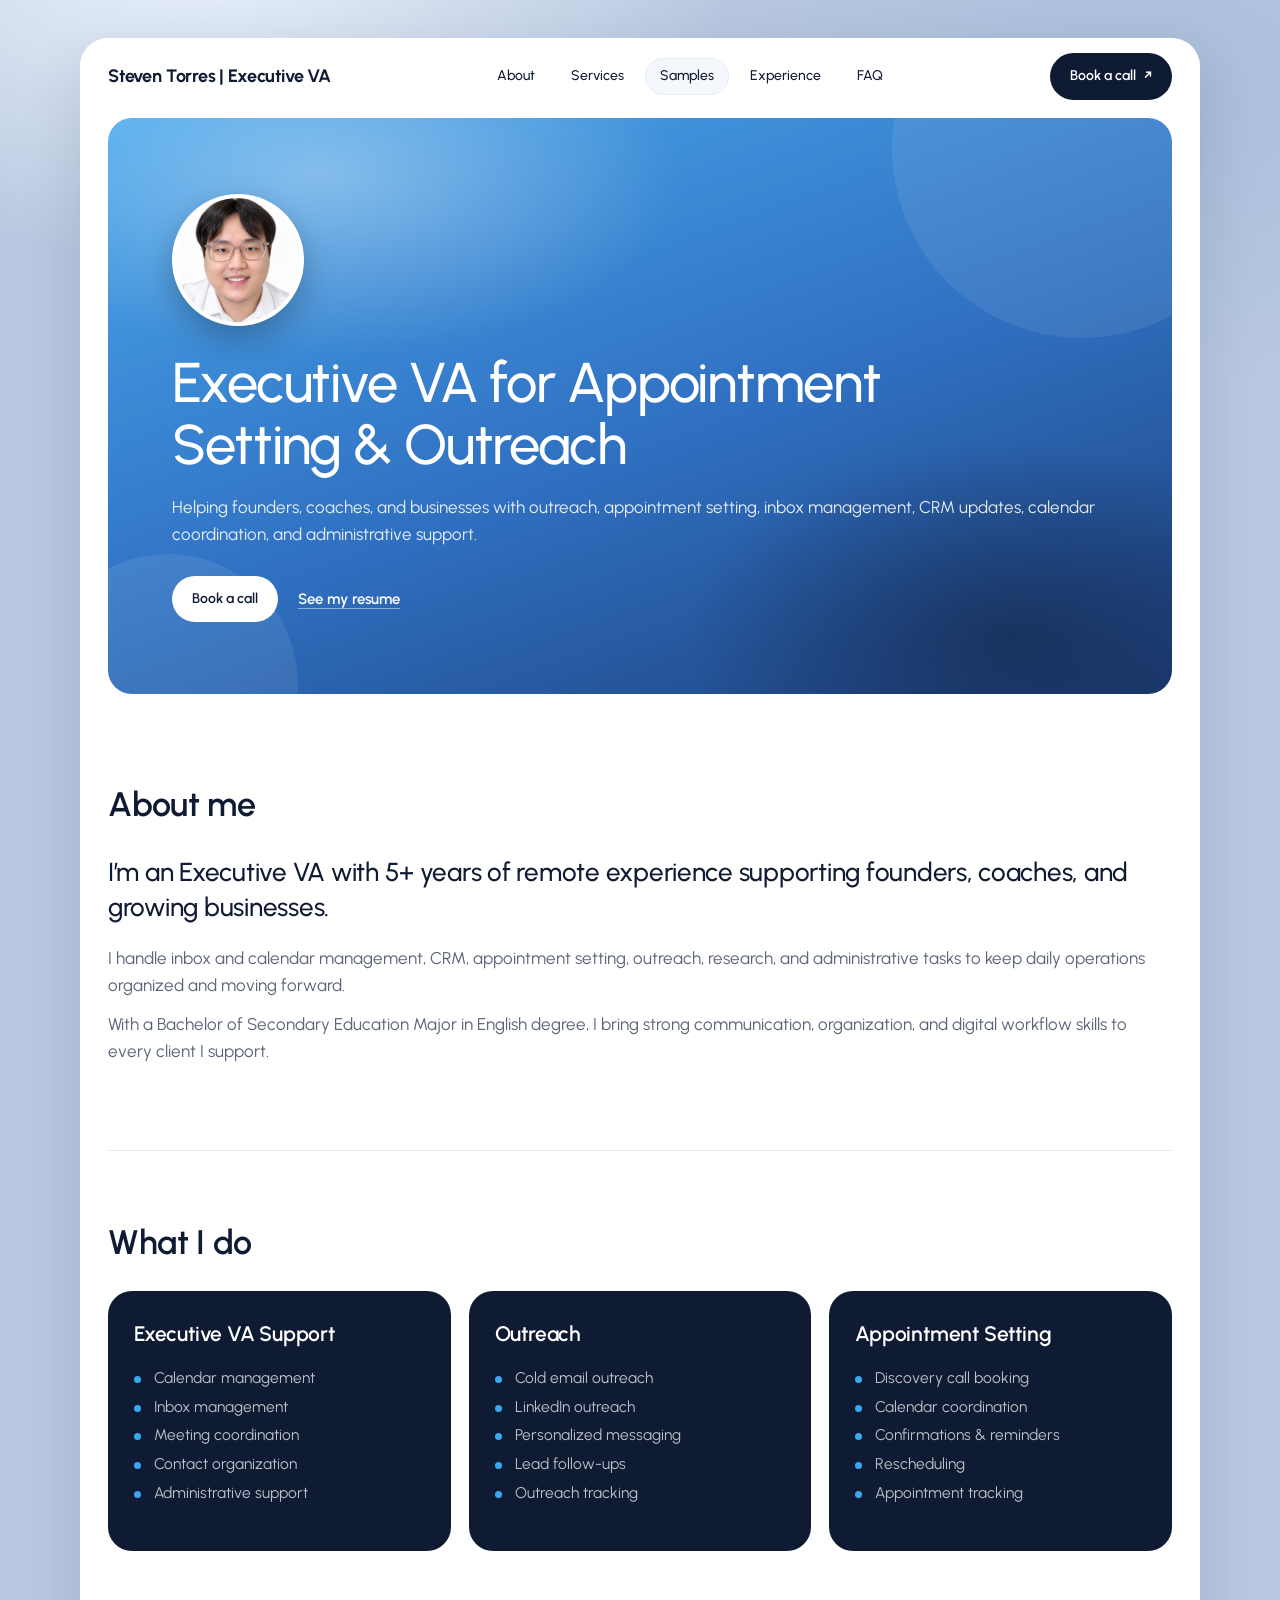
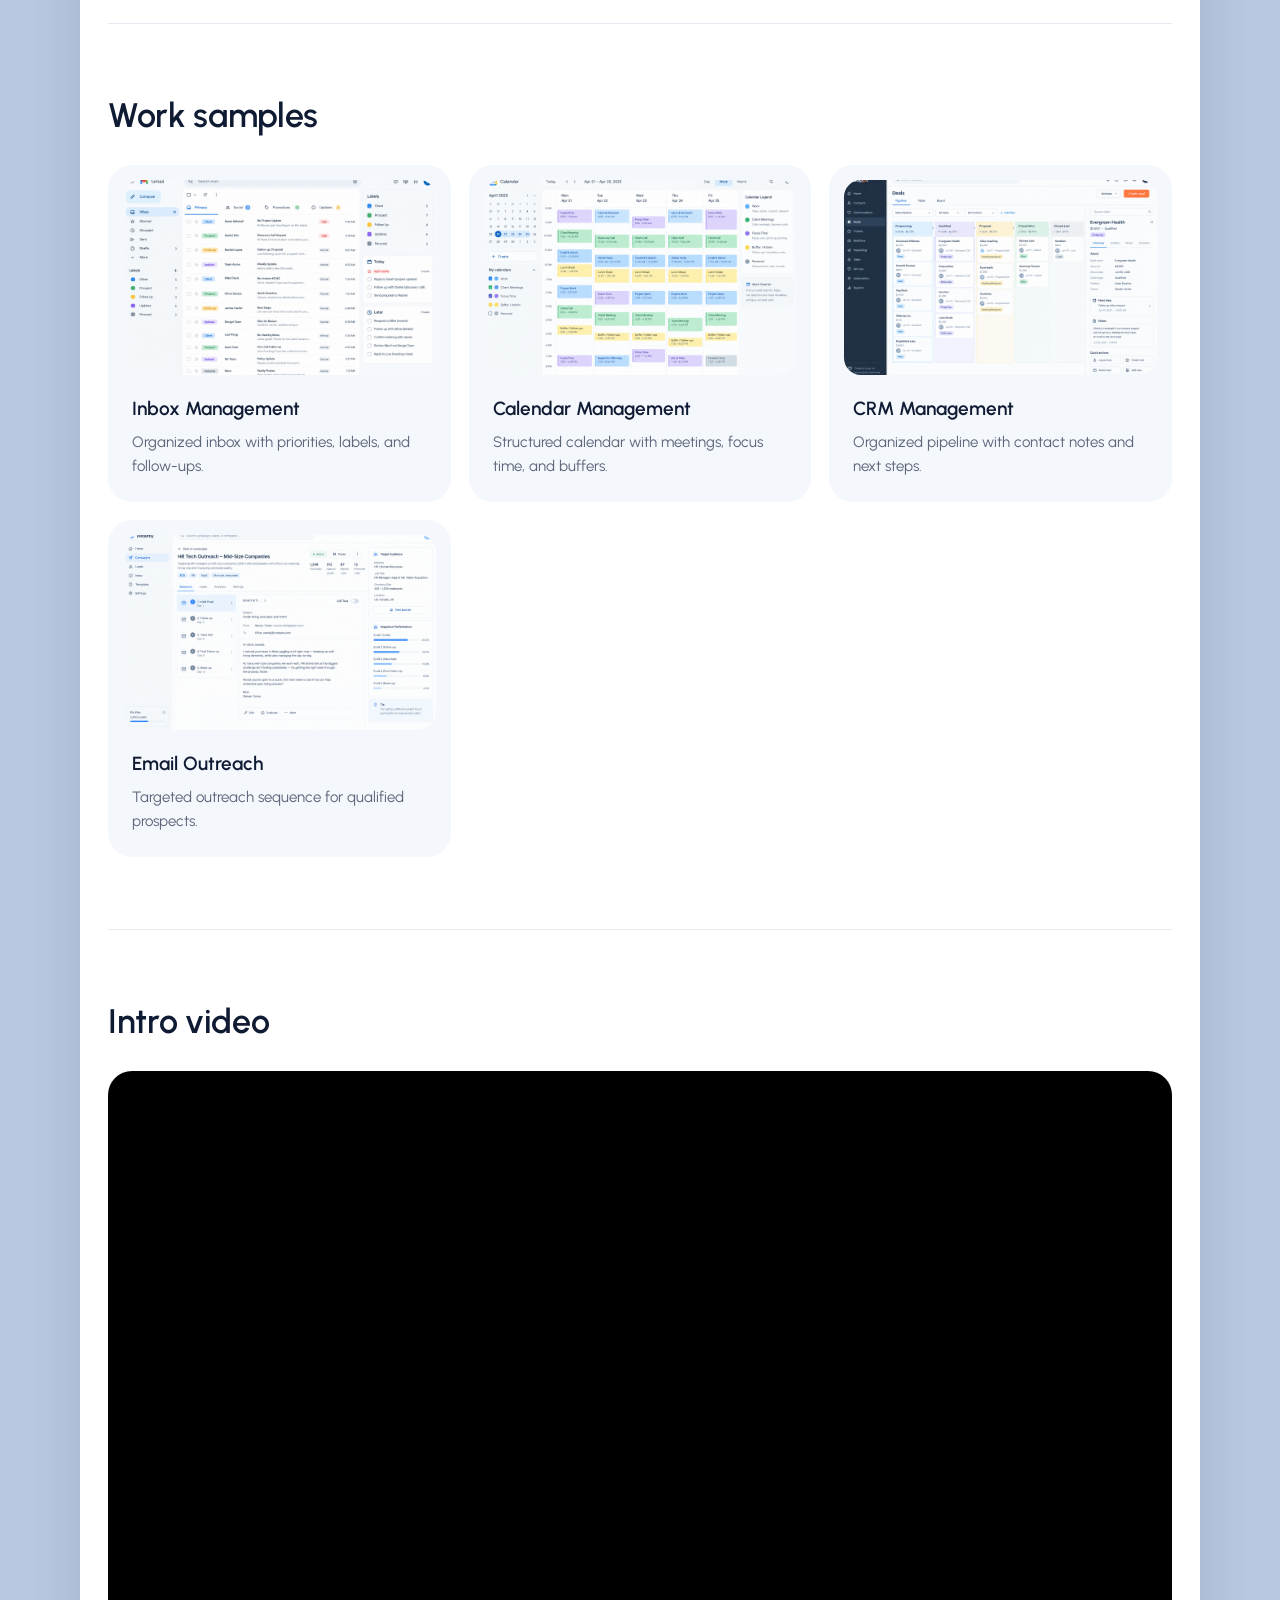
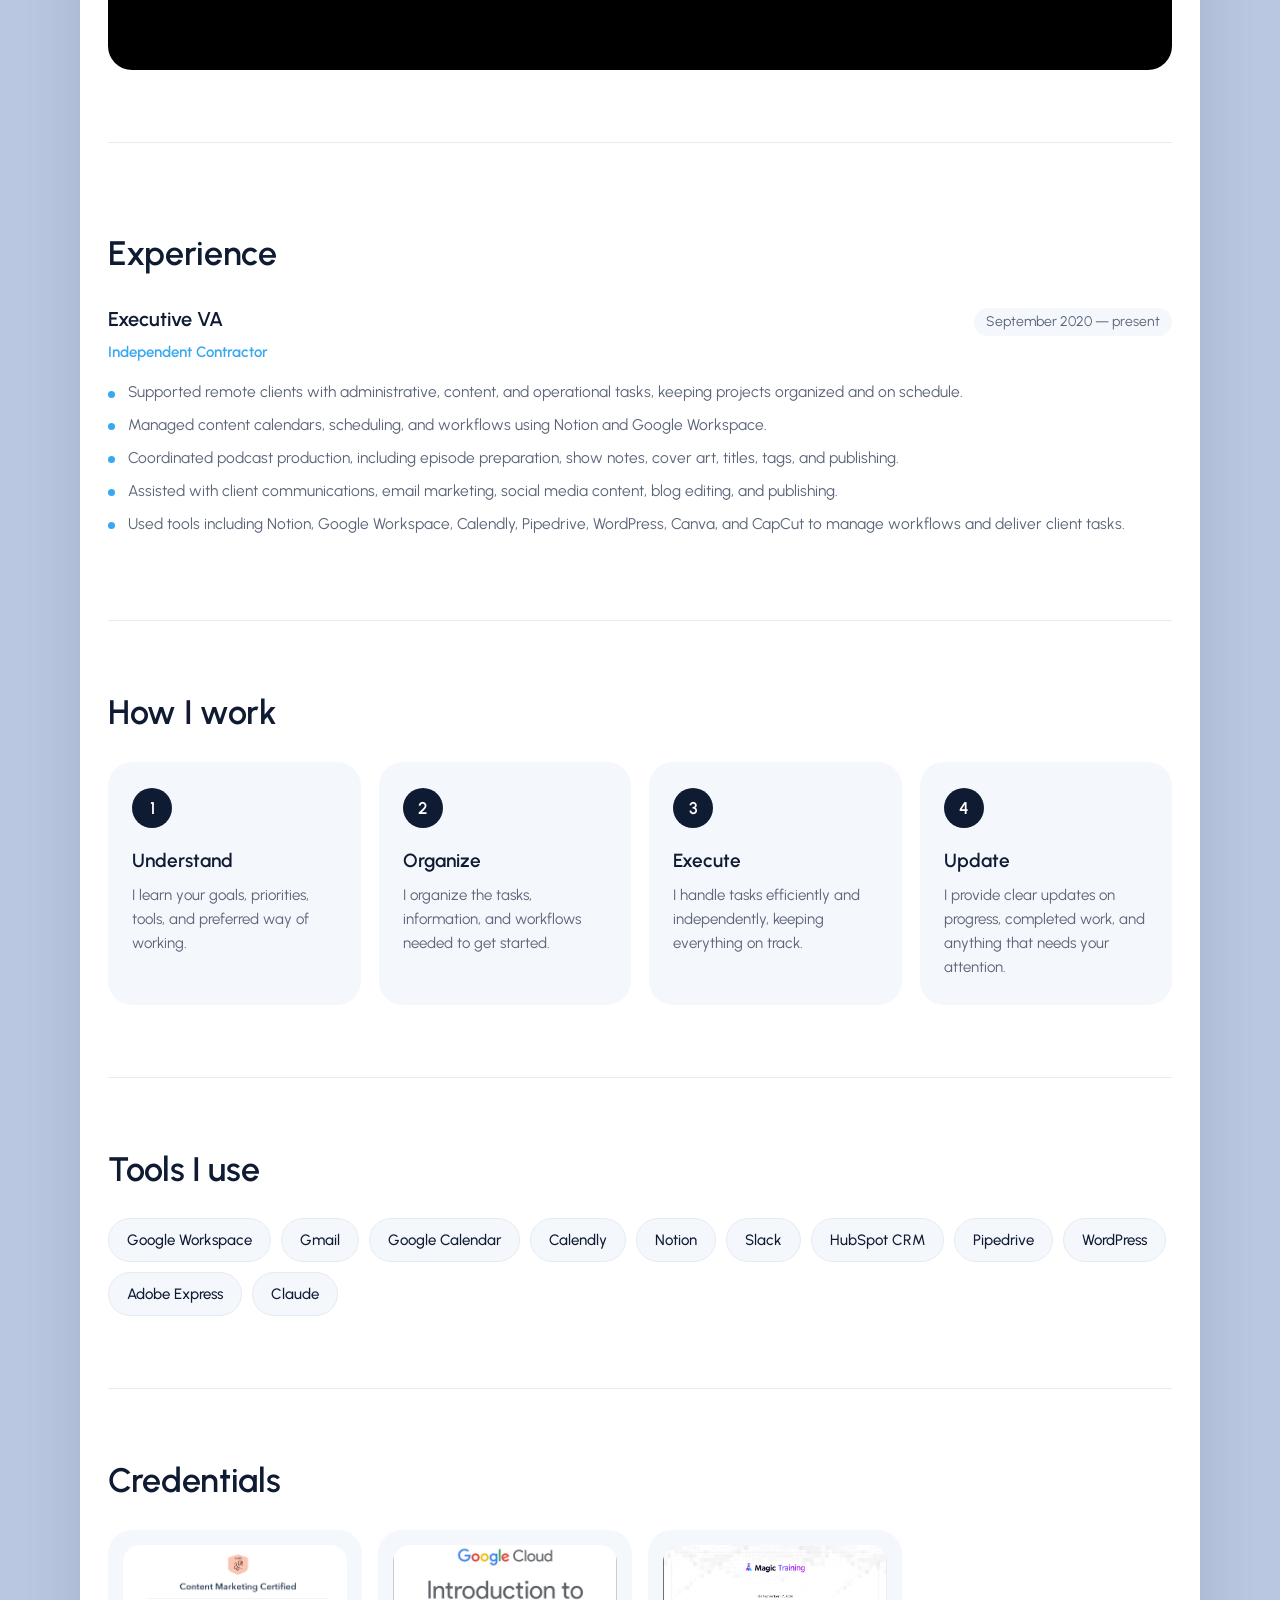
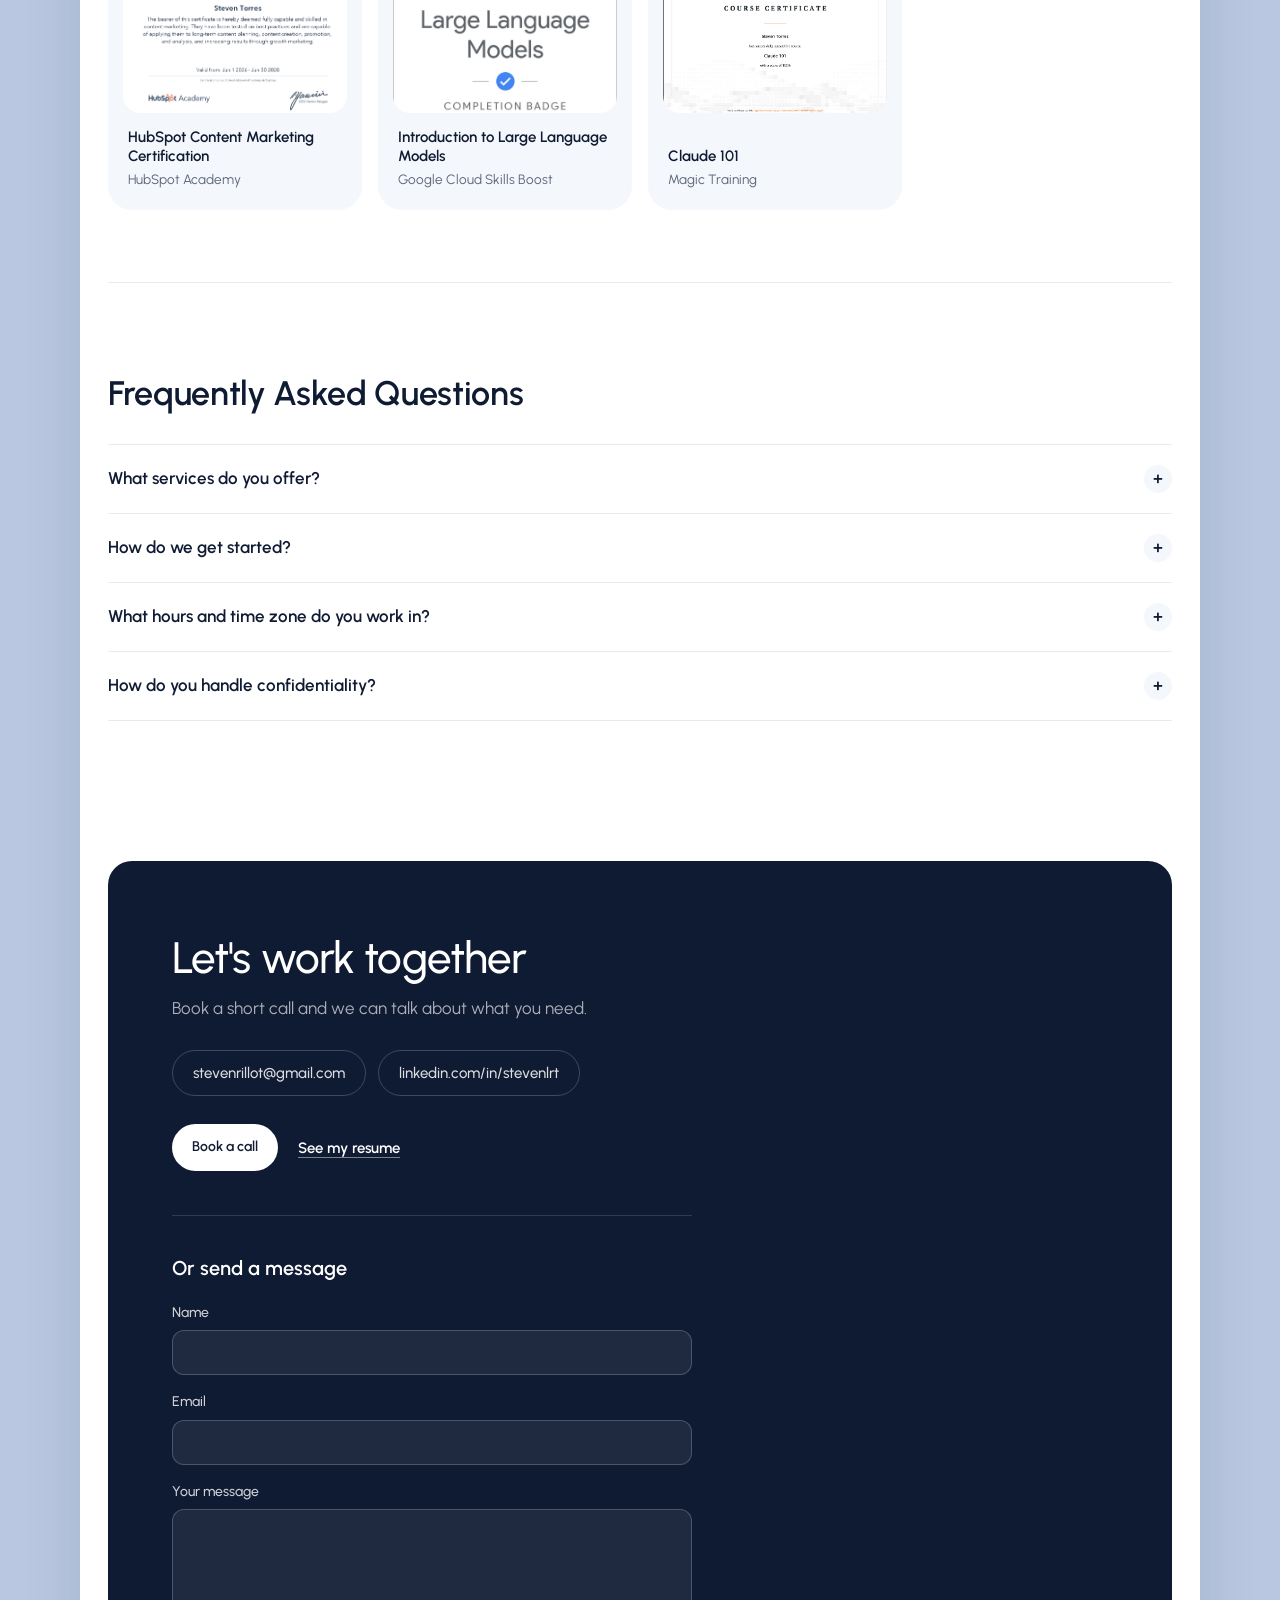
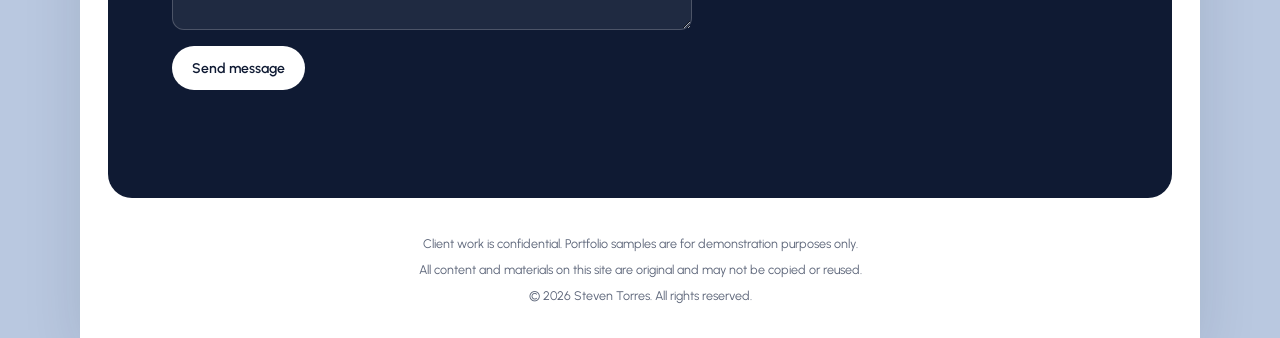
==== commit 3f270dfe: "Updated UI design." ====
--- a/index.html
+++ b/index.html
@@ -7,1351 +7,305 @@
   <meta name="description" content="Steven Torres is a freelance Executive VA managing outreach, appointments, calendars, inboxes, and CRM updates for founders and coaches." />
   <link rel="preconnect" href="https://fonts.googleapis.com" />
   <link rel="preconnect" href="https://fonts.gstatic.com" crossorigin />
-  <link href="https://fonts.googleapis.com/css2?family=DM+Sans:ital,opsz,wght@0,9..40,300;0,9..40,400;0,9..40,500;0,9..40,600;1,9..40,400&family=DM+Serif+Display:ital@0;1&display=swap" rel="stylesheet" />
-  <style>
-    /* === TOKENS === */
-    :root {
-      --base: #FAFAF8;
-      --ink: #1A1A1A;
-      --ink-soft: #5A5A5A;
-      --accent: #2F4A6B;
-      --accent-light: #EEF2F7;
-      --accent-mid: #C8D8EC;
-      --border: #E2E2DE;
-      --accent-hover: #2F4866;
-      --radius: 10px;
-      --max: 860px;
-      --nav-h: 60px;
-      box-sizing: border-box;
-    }
-    *, *::before, *::after { box-sizing: inherit; margin: 0; padding: 0; }
-
-    html { scroll-behavior: smooth; scroll-padding-top: calc(var(--nav-h) + 16px); }
-    body {
-      font-family: 'DM Sans', sans-serif;
-      background: var(--base);
-      color: var(--ink);
-      font-size: 17px;
-      line-height: 1.65;
-      -webkit-font-smoothing: antialiased;
-    }
-
-    /* === NAV === */
-    nav {
-      position: sticky;
-      top: 0;
-      z-index: 100;
-      background: rgba(250,250,248,0.92);
-      backdrop-filter: blur(10px);
-      -webkit-backdrop-filter: blur(10px);
-      border-bottom: 1px solid var(--border);
-      height: var(--nav-h);
-      display: flex;
-      align-items: center;
-      padding: 0 24px;
-    }
-    .nav-inner {
-      max-width: var(--max);
-      width: 100%;
-      margin: 0 auto;
-      display: flex;
-      align-items: center;
-      justify-content: space-between;
-      gap: 12px;
-    }
-    .nav-logo {
-      padding: 10px 0;
-      font-weight: 600;
-      font-size: 15px;
-      color: var(--ink);
-      text-decoration: none;
-      white-space: nowrap;
-      letter-spacing: -0.01em;
-    }
-    .nav-links {
-      display: flex;
-      align-items: center;
-      gap: 4px;
-      list-style: none;
-      flex-wrap: nowrap;
-      overflow-x: auto;
-      scrollbar-width: none;
-      min-width: 0;
-      flex: 1 1 auto;
-      justify-content: flex-end;
-    }
-    .nav-links::-webkit-scrollbar { display: none; }
-    .nav-links a {
-      color: var(--ink-soft);
-      text-decoration: none;
-      font-size: 13.5px;
-      font-weight: 500;
-      padding: 5px 10px;
-      border-radius: 6px;
-      transition: background 0.15s, color 0.15s;
-      white-space: nowrap;
-    }
-    .nav-links a:hover { background: var(--accent-light); color: var(--accent); }
-    .nav-cta {
-      background: var(--accent);
-      color: #fff !important;
-      border-radius: 8px !important;
-      padding: 0 16px !important;
-      min-height: 44px;
-      display: inline-flex;
-      align-items: center;
-      white-space: nowrap;
-      flex-shrink: 0;
-      font-weight: 600 !important;
-      text-decoration: none;
-      font-size: 13.5px;
-      transition: background 0.15s;
-    }
-    .nav-cta:hover { background: var(--accent-hover) !important; color: #fff !important; }
-
-    /* === SECTIONS === */
-    section { padding: 80px 24px; }
-    section.alt { background: var(--accent-light); }
-    .inner { max-width: var(--max); margin: 0 auto; }
-
-    h2 {
-      font-family: 'DM Serif Display', serif;
-      font-size: clamp(26px, 4vw, 34px);
-      line-height: 1.2;
-      color: var(--ink);
-      margin-bottom: 28px;
-    }
-    p { max-width: 68ch; color: var(--ink-soft); }
-    p + p { margin-top: 12px; }
-
-    /* === HERO === */
-    #hero {
-      padding: 80px 24px 80px;
-      background: var(--base);
-    }
-    .hero-inner {
-      max-width: var(--max);
-      margin: 0 auto;
-      display: grid;
-      grid-template-columns: 1fr auto;
-      gap: 48px;
-      align-items: center;
-    }
-    .hero-text h1 {
-      font-family: 'DM Serif Display', serif;
-      font-size: clamp(30px, 5.5vw, 48px);
-      line-height: 1.15;
-      color: var(--ink);
-      margin-bottom: 20px;
-      max-width: 15ch;
-      letter-spacing: -0.01em;
-    }
-    .hero-text .subline {
-      font-size: 17px;
-      color: var(--ink-soft);
-      margin-bottom: 32px;
-      max-width: 44ch;
-    }
-    .hero-photo {
-      margin: 6px;
-      width: 200px;
-      height: 200px;
-      border-radius: 50%;
-      background: #fff;
-      object-fit: cover;
-      object-position: center 20%;
-      aspect-ratio: 1 / 1;
-      display: block;
-      flex-shrink: 0;
-      border: 3px solid var(--accent-mid);
-    }
-    .hero-photo-placeholder {
-      width: 200px;
-      height: 200px;
-      border-radius: 50%;
-      background: #fff;
-      border: 3px solid var(--accent-mid);
-      display: flex;
-      align-items: center;
-      justify-content: center;
-      text-align: center;
-      color: var(--accent);
-      font-size: 13px;
-      font-weight: 500;
-      padding: 20px;
-      line-height: 1.4;
-      flex-shrink: 0;
-    }
-
-    /* === BUTTONS === */
-    .btn {
-      display: inline-block;
-      background: var(--accent);
-      color: #fff;
-      text-decoration: none;
-      font-weight: 600;
-      font-size: 16px;
-      padding: 14px 28px;
-      border-radius: 10px;
-      transition: background 0.15s, transform 0.1s;
-      cursor: pointer;
-      border: none;
-      font-family: inherit;
-    }
-    .btn:hover { background: var(--accent-hover); transform: translateY(-1px); }
-    .btn:active { transform: translateY(0); }
-    .link-plain {
-      display: inline-flex;
-      align-items: center;
-      gap: 6px;
-      color: var(--accent);
-      font-weight: 600;
-      font-size: 15px;
-      text-decoration: underline;
-      text-underline-offset: 3px;
-      text-decoration-color: var(--accent-mid);
-    }
-    .link-plain:hover { text-decoration-color: var(--accent); }
-    #contact .link-plain { color: rgba(255,255,255,0.85); text-decoration-color: rgba(255,255,255,0.35); }
-    #contact .link-plain:hover { text-decoration-color: #fff; }
-
-    .hero-actions { display: flex; flex-wrap: wrap; gap: 12px; }
-    .btn-row { display: flex; flex-wrap: wrap; gap: 12px; margin-top: 32px; }
-
-    .section-lead { margin-bottom: 28px; }
-    .video-embed { position: relative; padding-bottom: 56.25%; height: 0; overflow: hidden; border-radius: 10px; background: #000; }
-    .video-embed iframe { position: absolute; inset: 0; width: 100%; height: 100%; border: 0; }
-
-    /* === ABOUT === */
-    #about .about-body { font-size: 17px; color: var(--ink-soft); max-width: 60ch; }
-    #about .about-body p { margin-bottom: 10px; color: inherit; }
-
-    /* === SERVICES === */
-    .services-grid {
-      display: grid;
-      grid-template-columns: repeat(auto-fit, minmax(220px, 1fr));
-      gap: 20px;
-      margin-top: 8px;
-    }
-    .service-block {
-      background: #fff;
-      border: 1px solid var(--border);
-      border-radius: var(--radius);
-      padding: 28px 24px;
-    }
-    .service-block h3 {
-      font-size: 17px;
-      font-weight: 600;
-      color: var(--ink);
-      margin-bottom: 12px;
-    }
-    .service-block ul {
-      list-style: none;
-      padding: 0;
-    }
-    .service-block li {
-      font-size: 15px;
-      color: var(--ink-soft);
-      padding: 4px 0;
-      padding-left: 16px;
-      position: relative;
-    }
-    .service-block li::before {
-      content: '';
-      position: absolute;
-      left: 0;
-      top: 12px;
-      width: 6px;
-      height: 6px;
-      border-radius: 50%;
-      background: var(--accent-mid);
-    }
-
-    /* === WORK SAMPLES === */
-    .samples-grid {
-      display: grid;
-      grid-template-columns: repeat(auto-fit, minmax(220px, 1fr));
-      gap: 20px;
-    }
-    .sample-card {
-      background: #fff;
-      border: 1px solid var(--border);
-      border-radius: var(--radius);
-      padding: 24px;
-    }
-    .sample-card .tag {
-      display: inline-block;
-      background: var(--accent-light);
-      color: var(--accent);
-      font-size: 12px;
-      font-weight: 600;
-      padding: 3px 10px;
-      border-radius: 20px;
-      margin-bottom: 12px;
-      letter-spacing: 0.02em;
-    }
-    .sample-card h3 { font-size: 16px; font-weight: 600; color: var(--ink); margin-bottom: 8px; }
-    .sample-card p { font-size: 14.5px; color: var(--ink-soft); max-width: none; }
-
-    /* === VOICE DEMO === */
-    .voice-demo-box {
-      background: #fff;
-      border: 1px solid var(--border);
-      border-radius: var(--radius);
-      padding: 28px;
-      max-width: 560px;
-    }
-    .voice-demo-box p { font-size: 15px; margin-bottom: 20px; color: var(--ink-soft); max-width: none; }
-    .audio-placeholder {
-      width: 100%;
-      height: 48px;
-      background: var(--accent-light);
-      border-radius: 8px;
-      display: flex;
-      align-items: center;
-      padding: 0 16px;
-      color: var(--accent);
-      font-size: 14px;
-      font-weight: 500;
-    }
-    audio { width: 100%; border-radius: 8px; display: block; }
-
-    /* === CASE STUDIES === */
-    .case-grid {
-      display: grid;
-      grid-template-columns: repeat(auto-fit, minmax(280px, 1fr));
-      gap: 20px;
-    }
-    .case-card {
-      background: #fff;
-      border: 1px solid var(--border);
-      border-radius: var(--radius);
-      padding: 28px 24px;
-    }
-    .case-card .case-label {
-      font-size: 12px;
-      font-weight: 600;
-      color: var(--accent);
-      text-transform: uppercase;
-      letter-spacing: 0.06em;
-      margin-bottom: 6px;
-    }
-    .case-card .case-val {
-      font-size: 15px;
-      color: var(--ink-soft);
-      margin-bottom: 14px;
-    }
-
-    /* === HOW I WORK === */
-    .steps {
-      display: grid;
-      grid-template-columns: repeat(auto-fit, minmax(180px, 1fr));
-      gap: 24px;
-      counter-reset: step;
-    }
-    .step {
-      counter-increment: step;
-      padding-top: 48px;
-      position: relative;
-    }
-    .step::before {
-      content: counter(step);
-      position: absolute;
-      top: 0;
-      left: 0;
-      font-family: 'DM Serif Display', serif;
-      font-size: 40px;
-      color: var(--accent-mid);
-      line-height: 1;
-    }
-    .step h3 { font-size: 16px; font-weight: 600; color: var(--ink); margin-bottom: 6px; }
-    .step p { font-size: 15px; color: var(--ink-soft); max-width: none; }
-
-    /* === TOOLS === */
-    .tools-list {
-      display: flex;
-      flex-wrap: wrap;
-      gap: 10px;
-      margin-top: 8px;
-    }
-    .tool-chip {
-      background: #fff;
-      border: 1px solid var(--border);
-      border-radius: 8px;
-      padding: 8px 16px;
-      font-size: 14.5px;
-      font-weight: 500;
-      color: var(--ink-soft);
-    }
-    .tool-category {
-      text-transform: uppercase;
-      margin-top: 22px;
-      margin-bottom: 8px;
-      font-size: 13px;
-      font-weight: 600;
-      color: var(--accent);
-      letter-spacing: 0.04em;
-    }
-
-    /* === EXPERIENCE === */
-    .experience-list { display: flex; flex-direction: column; gap: 28px; }
-    .exp-item {
-      padding-bottom: 28px;
-      border-bottom: 1px solid var(--border);
-    }
-    .exp-item:last-child { border-bottom: none; padding-bottom: 0; }
-    .exp-meta {
-      display: flex;
-      align-items: baseline;
-      justify-content: space-between;
-      gap: 12px;
-      flex-wrap: wrap;
-      margin-bottom: 2px;
-    }
-    .exp-role { font-weight: 600; font-size: 16px; color: var(--ink); }
-    .exp-period { font-size: 13.5px; color: var(--ink-soft); }
-    .exp-org { font-size: 14px; color: var(--accent); font-weight: 500; margin-bottom: 10px; }
-    .exp-details { list-style: none; padding: 0; display: flex; flex-direction: column; gap: 5px; }
-    .exp-details li {
-      font-size: 15px;
-      color: var(--ink-soft);
-      padding-left: 16px;
-      position: relative;
-    }
-    .exp-details li::before {
-      content: '';
-      position: absolute;
-      left: 0;
-      top: 10px;
-      width: 6px;
-      height: 6px;
-      border-radius: 50%;
-      background: var(--accent-mid);
-    }
-
-    /* === CREDENTIALS === */
-    .cred-list {
-      list-style: none;
-      display: flex;
-      flex-direction: column;
-      gap: 14px;
-      margin-top: 8px;
-    }
-    .cred-item {
-      display: flex;
-      align-items: flex-start;
-      gap: 14px;
-      background: #fff;
-      border: 1px solid var(--border);
-      border-radius: var(--radius);
-      padding: 18px 20px;
-      max-width: 520px;
-    }
-    .cred-icon {
-      width: 36px;
-      height: 36px;
-      background: var(--accent-light);
-      border-radius: 8px;
-      display: flex;
-      align-items: center;
-      justify-content: center;
-      flex-shrink: 0;
-      font-size: 18px;
-    }
-    .cred-item strong { display: block; font-size: 15px; font-weight: 600; color: var(--ink); }
-    .cred-item span { font-size: 14px; color: var(--ink-soft); }
-
-    .cert-grid {
-      display: grid;
-      grid-template-columns: repeat(4, minmax(0, 1fr));
-      gap: 16px;
-      margin-top: 24px;
-      max-width: 100%;
-    }
-    .cert-card {
-      background: #fff;
-      border: 1px solid var(--border);
-      border-radius: var(--radius);
-      padding: 14px;
-    }
-    .cert-img-wrap {
-      position: relative;
-      width: 100%;
-      aspect-ratio: 4/3;
-      border-radius: var(--radius-sm, 8px);
-      border: 1.5px dashed var(--accent-mid);
-      background: var(--accent-light);
-      display: flex;
-      align-items: center;
-      justify-content: center;
-      overflow: hidden;
-      margin-bottom: 14px;
-    }
-    .cert-img-wrap img {
-      position: absolute;
-      inset: 0;
-      width: 100%;
-      height: 100%;
-      object-fit: cover;
-      display: block;
-    }
-    .cert-img-wrap.has-image { border-style: solid; background: none; }
-    .cert-img-wrap.has-image .cert-placeholder-label { display: none; }
-    .cert-placeholder-label {
-      display: flex;
-      flex-direction: column;
-      align-items: center;
-      gap: 4px;
-      font-size: 12px;
-      font-weight: 500;
-      color: var(--accent);
-      opacity: 0.75;
-      text-align: center;
-      padding: 0 8px;
-    }
-    .cert-body strong { display: block; font-size: 14px; font-weight: 600; color: var(--ink); margin-bottom: 2px; }
-    .cert-body span { font-size: 13px; color: var(--ink-soft); }
-    @media (max-width: 980px) {
-      .cert-grid { grid-template-columns: repeat(2, minmax(0, 1fr)); }
-    }
-    @media (max-width: 560px) {
-      .cert-grid { grid-template-columns: 1fr; gap: 12px; }
-    }
-
-    /* === TESTIMONIALS === */
-    .testimonials-grid {
-      display: grid;
-      grid-template-columns: repeat(auto-fit, minmax(240px, 1fr));
-      gap: 20px;
-    }
-    .testimonial {
-      background: #fff;
-      border: 1px solid var(--border);
-      border-radius: var(--radius);
-      padding: 28px 24px;
-    }
-    .testimonial blockquote {
-      font-size: 16px;
-      color: var(--ink);
-      font-style: italic;
-      line-height: 1.6;
-      margin-bottom: 18px;
-      font-family: 'DM Serif Display', serif;
-    }
-    .testimonial cite {
-      font-size: 13.5px;
-      color: var(--ink-soft);
-      font-style: normal;
-      font-weight: 500;
-    }
-
-    /* === FAQ === */
-    .faq-list {
-      list-style: none;
-      border-top: 1px solid var(--border);
-    }
-    .faq-item {
-      border-bottom: 1px solid var(--border);
-    }
-    .faq-btn {
-      width: 100%;
-      background: none;
-      border: none;
-      padding: 20px 0;
-      text-align: left;
-      font-family: inherit;
-      font-size: 16px;
-      font-weight: 600;
-      color: var(--ink);
-      cursor: pointer;
-      display: flex;
-      justify-content: space-between;
-      align-items: center;
-      gap: 16px;
-      line-height: 1.4;
-    }
-    .faq-btn:hover { color: var(--accent); }
-    .faq-icon {
-      width: 22px;
-      height: 22px;
-      border-radius: 50%;
-      background: var(--accent-light);
-      display: flex;
-      align-items: center;
-      justify-content: center;
-      flex-shrink: 0;
-      transition: background 0.15s, transform 0.25s;
-      color: var(--accent);
-      font-size: 14px;
-      font-weight: 700;
-    }
-    .faq-btn[aria-expanded="true"] .faq-icon {
-      transform: rotate(45deg);
-      background: var(--accent);
-      color: #fff;
-    }
-    .faq-body {
-      display: none;
-      padding: 0 0 20px;
-      font-size: 15.5px;
-      color: var(--ink-soft);
-      max-width: 62ch;
-      line-height: 1.65;
-    }
-    .faq-body.open { display: block; }
-
-    /* === CONTACT === */
-    #contact { background: var(--ink); margin-top: 32px; padding-top: 112px; padding-bottom: 112px; }
-    #contact h2 { color: #fff; }
-    #contact p { color: rgba(255,255,255,0.6); }
-    .contact-links {
-      display: flex;
-      flex-wrap: wrap;
-      gap: 12px;
-      margin-top: 28px;
-    }
-    .contact-link {
-      display: inline-flex;
-      align-items: center;
-      gap: 8px;
-      color: rgba(255,255,255,0.75);
-      text-decoration: none;
-      font-size: 15px;
-      font-weight: 500;
-      padding: 10px 18px;
-      border-radius: 8px;
-      border: 1px solid rgba(255,255,255,0.15);
-      transition: background 0.15s, color 0.15s;
-    }
-    .contact-link:hover { background: rgba(255,255,255,0.1); color: #fff; }
-
-    /* === CONTACT FORM === */
-    .contact-form-wrap {
-      margin-top: 48px;
-      padding-top: 40px;
-      border-top: 1px solid rgba(255,255,255,0.12);
-      max-width: 480px;
-    }
-    .contact-form-heading {
-      font-size: 18px;
-      margin-bottom: 18px;
-      color: #fff;
-    }
-    .contact-form { display: flex; flex-direction: column; gap: 16px; }
-    .form-row { display: flex; flex-direction: column; gap: 6px; }
-    .form-row label {
-      font-size: 13.5px;
-      font-weight: 500;
-      color: rgba(255,255,255,0.75);
-    }
-    .form-row input,
-    .form-row textarea {
-      font-family: inherit;
-      font-size: 15px;
-      color: #fff;
-      background: rgba(255,255,255,0.06);
-      border: 1px solid rgba(255,255,255,0.18);
-      border-radius: 8px;
-      padding: 11px 14px;
-      resize: vertical;
-      transition: border-color 0.15s, background 0.15s;
-    }
-    .form-row input:focus,
-    .form-row textarea:focus {
-      outline: none;
-      border-color: var(--accent-mid);
-      background: rgba(255,255,255,0.1);
-    }
-    .form-row input::placeholder,
-    .form-row textarea::placeholder { color: rgba(255,255,255,0.4); }
-    .form-honeypot {
-      position: absolute;
-      width: 1px; height: 1px;
-      opacity: 0;
-      pointer-events: none;
-    }
-    .form-submit {
-      align-self: flex-start;
-      border: none;
-      cursor: pointer;
-      font-family: inherit;
-    }
-    .form-submit[disabled] { opacity: 0.6; cursor: not-allowed; }
-    .form-status {
-      font-size: 14px;
-      min-height: 20px;
-    }
-    .form-status.success { color: #9fd8a8; }
-    .form-status.error { color: #e3a0a0; }
-    @media (max-width: 640px) {
-      .contact-form-wrap { margin-top: 36px; padding-top: 28px; }
-    }
-
-    /* === FOOTER === */
-    footer {
-      background: var(--ink);
-      border-top: 1px solid rgba(255,255,255,0.06);
-      padding: 24px 24px 28px;
-      text-align: center;
-      font-size: 12px;
-      line-height: 1.6;
-      color: rgba(255,255,255,0.4);
-    }
-    footer p { max-width: 70ch; margin: 0 auto; color: inherit; }
-    footer p + p { margin-top: 8px; }
-
-    /* === RESPONSIVE === */
-    @media (max-width: 860px) { .nav-links a { padding: 5px 8px; } }
-    @media (max-width: 760px) { .nav-links { display: none; } }
-    @media (max-width: 640px) {
-      body { font-size: 16px; }
-      nav { padding: 0 20px; }
-      section { padding: 48px 20px; }
-      #hero { padding: 36px 20px 48px; }
-      h2 { margin-bottom: 20px; }
-      .hero-inner { grid-template-columns: 1fr; gap: 24px; justify-items: start; }
-      .hero-photo, .hero-photo-placeholder { width: 148px; height: 148px; order: -1; }
-      .hero-text h1 { max-width: none; margin-bottom: 14px; }
-      .hero-text .subline { margin-bottom: 24px; }
-      .hero-actions { flex-direction: column; align-items: stretch; width: 100%; }
-      .hero-actions .btn, .btn-row .btn { text-align: center; width: 100%; }
-      .btn-row { flex-direction: column; margin-top: 24px; }
-      .section-lead { margin-bottom: 20px; }
-      .services-grid, .samples-grid, .case-grid { gap: 14px; }
-      .service-block, .sample-card, .case-card { padding: 20px 18px; }
-      .voice-demo-box { padding: 16px; }
-      .voice-demo-box p { margin-bottom: 14px; }
-      .steps { grid-template-columns: 1fr 1fr; gap: 20px 16px; }
-      .step { padding-top: 40px; }
-      .step::before { font-size: 34px; }
-      .step p { font-size: 14.5px; }
-      .exp-meta { flex-direction: column; gap: 2px; }
-      .cred-item { padding: 14px 16px; }
-      .contact-links { flex-direction: column; }
-      .contact-link { width: 100%; }
-      .faq-btn { padding: 16px 0; font-size: 15.5px; }
-      .faq-body { padding: 0 0 16px; }
-    }
-    @media (max-width: 380px) { .steps { grid-template-columns: 1fr; } }
-
-    @media (prefers-reduced-motion: reduce) {
-      *, *::before, *::after { transition: none !important; animation: none !important; }
-      html { scroll-behavior: auto; }
-    }
-
-    /* === FOCUS === */
-    :focus-visible {
-      outline: 2px solid var(--accent);
-      outline-offset: 3px;
-      border-radius: 4px;
-    }
-
-    /* === NEW: sample/cert screenshot placeholders === */
-    .shot-frame {
-      width: 100%;
-      aspect-ratio: 16/10;
-      border-radius: 8px;
-      border: 1.5px dashed var(--accent-mid);
-      background: var(--accent-light);
-      display: flex;
-      flex-direction: column;
-      align-items: center;
-      justify-content: center;
-      gap: 6px;
-      color: var(--accent);
-      font-size: 13px;
-      font-weight: 500;
-      margin-bottom: 16px;
-      overflow: hidden;
-    }
-    .shot-frame { position: relative; }
-    .shot-frame img { position: absolute; inset: 0; width: 100%; height: 100%; object-fit: cover; display: block; }
-    .shot-frame .shot-label { opacity: 0.75; }
-    .shot-frame .shot-file { font-family: monospace; font-size: 12px; opacity: 0.55; }
-    .shot-frame.has-image { border-style: solid; background: none; }
-    .shot-frame.has-image .shot-label,
-    .shot-frame.has-image .shot-file { display: none; }
-    .sample-tag {
-      display: inline-block;
-      font-size: 11px;
-      font-weight: 600;
-      letter-spacing: 0.03em;
-      text-transform: uppercase;
-      color: var(--ink-soft);
-      background: #fff;
-      border: 1px solid var(--border);
-      border-radius: 100px;
-      padding: 4px 10px;
-      margin-bottom: 14px;
-    }
-    .cred-shot {
-      width: 56px;
-      height: 56px;
-      border-radius: 8px;
-      border: 1.5px dashed var(--accent-mid);
-      background: var(--accent-light);
-      flex-shrink: 0;
-      display: flex;
-      align-items: center;
-      justify-content: center;
-      overflow: hidden;
-    }
-    .cred-shot { position: relative; }
-    .cred-shot img { position: absolute; inset: 0; width: 100%; height: 100%; object-fit: cover; }
-    .cred-shot .cred-file { font-size: 8.5px; font-family: monospace; color: var(--accent); text-align: center; line-height: 1.2; }
-    .cred-shot.has-image { border-style: solid; background: none; }
-    .cred-shot.has-image .cred-file { display: none; }
-
-
-    /* === NEW: process steps (Understand > Organize > Execute > Report) === */
-    .process-row {
-      display: flex;
-      align-items: stretch;
-      gap: 0;
-      flex-wrap: wrap;
-    }
-    .process-step {
-      flex: 1 1 200px;
-      background: #fff;
-      border: 1px solid var(--border);
-      border-radius: var(--radius);
-      padding: 22px 20px;
-      position: relative;
-    }
-    .process-step + .process-step { margin-left: 14px; }
-    .process-num {
-      font-family: 'DM Serif Display', serif;
-      font-size: 22px;
-      color: var(--accent-mid);
-      margin-bottom: 8px;
-    }
-    .process-step h3 { font-size: 16px; margin-bottom: 6px; }
-    .process-step p { font-size: 14.5px; color: var(--ink-soft); }
-    @media (max-width: 700px) {
-      .process-row { flex-direction: column; }
-      .process-step + .process-step { margin-left: 0; margin-top: 14px; }
-    }
-
-    /* === NEW: additional support strip === */
-    .additional-support {
-      background: var(--accent-light);
-      border-radius: var(--radius);
-      padding: 22px 24px;
-      margin-top: 40px;
-      font-size: 15px;
-      color: var(--ink-soft);
-    }
-    .additional-support strong { color: var(--ink); }
-  </style>
+  <link href="https://fonts.googleapis.com/css2?family=Urbanist:wght@400;500;600;700&display=swap" rel="stylesheet" />
+  <link rel="stylesheet" href="styles.css" />
 </head>
 <body>
+<div class="sheet">
 
 <!-- NAV -->
-<nav aria-label="Main navigation">
-  <div class="nav-inner">
-    <a href="#hero" class="nav-logo">Steven Torres | Executive VA</a>
-    <ul class="nav-links" role="list">
-      <li><a href="#about">About</a></li>
+<header class="nav">
+  <a href="#hero" class="nav-logo">Steven Torres | Executive VA</a>
+  <nav aria-label="Main navigation">
+    <ul class="nav-links">
+      <li><a href="#about" class="is-active">About</a></li>
       <li><a href="#services">Services</a></li>
       <li><a href="#work-samples">Samples</a></li>
       <li><a href="#experience">Experience</a></li>
       <li><a href="#faq">FAQ</a></li>
     </ul>
-    <a href="https://calendly.com/stevenrillot" target="_blank" rel="noopener noreferrer" class="nav-cta">Book a call</a>
-  </div>
-</nav>
-
+  </nav>
+  <a href="https://calendly.com/stevenrillot" target="_blank" rel="noopener noreferrer" class="pill-btn">Book a call <span aria-hidden="true">↗</span></a>
+</header>
+
+<main>
 <!-- HERO -->
-<section id="hero" aria-labelledby="hero-heading">
-  <div class="inner hero-inner">
-    <div class="hero-text">
-      <h1 id="hero-heading">Executive VA for Appointment Setting & Outreach</h1>
-      <p class="subline">Helping founders, coaches, and businesses with outreach, appointment setting, inbox management, CRM updates, calendar coordination, and administrative support.</p>
-      <div class="hero-actions">
-        <a href="https://calendly.com/stevenrillot" target="_blank" rel="noopener noreferrer" class="btn">Book a call</a>
-        <a href="#" id="resume-link-hero" class="link-plain" target="_blank" rel="noopener noreferrer">See my resume</a>
-      </div>
+<section id="hero" class="hero" aria-labelledby="hero-heading">
+  <div class="hero-card">
+    <img src="photo.png" alt="Photo of Steven Torres" class="hero-photo" />
+    <h1 id="hero-heading">Executive VA for Appointment Setting &amp; Outreach</h1>
+    <p class="subline">Helping founders, coaches, and businesses with outreach, appointment setting, inbox management, CRM updates, calendar coordination, and administrative support.</p>
+    <div class="hero-actions">
+      <a href="https://calendly.com/stevenrillot" target="_blank" rel="noopener noreferrer" class="pill-btn pill-btn-light">Book a call</a>
+      <a href="#" id="resume-link-hero" class="link-plain" target="_blank" rel="noopener noreferrer">See my resume</a>
     </div>
-    <img src="photo.png" alt="Photo of Steven Torres" class="hero-photo" />
   </div>
 </section>
 
 <!-- ABOUT -->
-<section id="about" aria-labelledby="about-heading">
-  <div class="inner">
+<section id="about" class="split" aria-labelledby="about-heading">
+  <div class="split-body">
     <h2 id="about-heading">About me</h2>
-    <p>I’m an Executive VA with 5+ years of remote experience supporting founders, coaches, and growing businesses.</p>
+    <p class="lead">I’m an Executive VA with 5+ years of remote experience supporting founders, coaches, and growing businesses.</p>
     <p>I handle inbox and calendar management, CRM, appointment setting, outreach, research, and administrative tasks to keep daily operations organized and moving forward.</p>
     <p>With a Bachelor of Secondary Education Major in English degree, I bring strong communication, organization, and digital workflow skills to every client I support.</p>
+  </div>
+</section>
+
+<!-- SERVICES -->
+<section id="services" class="block" aria-labelledby="services-heading">
+  <div class="block-head">
+    <h2 id="services-heading">What I do</h2>
+  </div>
+  <div class="cards cards-3">
+    <article class="card card-dark reveal">
+      <h3>Executive VA Support</h3>
+      <ul class="dot-list">
+        <li>Calendar management</li>
+        <li>Inbox management</li>
+        <li>Meeting coordination</li>
+        <li>Contact organization</li>
+        <li>Administrative support</li>
+      </ul>
+    </article>
+    <article class="card card-dark reveal">
+      <h3>Outreach</h3>
+      <ul class="dot-list">
+        <li>Cold email outreach</li>
+        <li>LinkedIn outreach</li>
+        <li>Personalized messaging</li>
+        <li>Lead follow-ups</li>
+        <li>Outreach tracking</li>
+      </ul>
+    </article>
+    <article class="card card-dark reveal">
+      <h3>Appointment Setting</h3>
+      <ul class="dot-list">
+        <li>Discovery call booking</li>
+        <li>Calendar coordination</li>
+        <li>Confirmations &amp; reminders</li>
+        <li>Rescheduling</li>
+        <li>Appointment tracking</li>
+      </ul>
+    </article>
+  </div>
+</section>
+
+<!-- WORK SAMPLES -->
+<section id="work-samples" class="block" aria-labelledby="samples-heading">
+  <div class="block-head">
+    <h2 id="samples-heading">Work samples</h2>
+  </div>
+  <div class="cards cards-2">
+    <article class="sample reveal">
+      <div class="shot-frame">
+        <img src="sample-1.png" alt="" loading="lazy" onload="this.parentElement.classList.add('has-image')" onerror="this.style.display='none'" />
+        <span class="shot-label">Screenshot placeholder</span>
+        <span class="shot-file">sample-1.png</span>
+      </div>
+      <h3>Inbox Management</h3>
+      <p>Organized inbox with priorities, labels, and follow-ups.</p>
+    </article>
+    <article class="sample reveal">
+      <div class="shot-frame">
+        <img src="sample-2.png" alt="" loading="lazy" onload="this.parentElement.classList.add('has-image')" onerror="this.style.display='none'" />
+        <span class="shot-label">Screenshot placeholder</span>
+        <span class="shot-file">sample-2.png</span>
+      </div>
+      <h3>Calendar Management</h3>
+      <p>Structured calendar with meetings, focus time, and buffers.</p>
+    </article>
+    <article class="sample reveal">
+      <div class="shot-frame">
+        <img src="sample-3.png" alt="" loading="lazy" onload="this.parentElement.classList.add('has-image')" onerror="this.style.display='none'" />
+        <span class="shot-label">Screenshot placeholder</span>
+        <span class="shot-file">sample-3.png</span>
+      </div>
+      <h3>CRM Management</h3>
+      <p>Organized pipeline with contact notes and next steps.</p>
+    </article>
+    <article class="sample reveal">
+      <div class="shot-frame">
+        <img src="sample-4.png" alt="" loading="lazy" onload="this.parentElement.classList.add('has-image')" onerror="this.style.display='none'" />
+        <span class="shot-label">Screenshot placeholder</span>
+        <span class="shot-file">sample-4.png</span>
+      </div>
+      <h3>Email Outreach</h3>
+      <p>Targeted outreach sequence for qualified prospects.</p>
+    </article>
+  </div>
+</section>
+
+<!-- INTRO VIDEO -->
+<section id="voice-demo" class="block" aria-labelledby="voice-heading">
+  <div class="block-head">
+    <h2 id="voice-heading">Intro video</h2>
+  </div>
+  <div class="video-embed">
+    <iframe
+      src="https://www.youtube.com/embed/TGqg9kjQZW4?si=sbfz_zXK9EU3hqaZ"
+      title="Intro video: Steven Torres, Executive VA"
+      allow="accelerometer; autoplay; clipboard-write; encrypted-media; gyroscope; picture-in-picture"
+      loading="lazy"
+      allowfullscreen></iframe>
+  </div>
+</section>
+
+<!-- EXPERIENCE -->
+<section id="experience" class="split" aria-labelledby="exp-heading">
+  <div class="split-body">
+    <h2 id="exp-heading">Experience</h2>
+    <div class="exp-item">
+      <div class="exp-meta">
+        <span class="exp-role">Executive VA</span>
+        <span class="exp-period">September 2020 — present</span>
+      </div>
+      <p class="exp-org">Independent Contractor</p>
+      <ul class="dot-list">
+        <li>Supported remote clients with administrative, content, and operational tasks, keeping projects organized and on schedule.</li>
+        <li>Managed content calendars, scheduling, and workflows using Notion and Google Workspace.</li>
+        <li>Coordinated podcast production, including episode preparation, show notes, cover art, titles, tags, and publishing.</li>
+        <li>Assisted with client communications, email marketing, social media content, blog editing, and publishing.</li>
+        <li>Used tools including Notion, Google Workspace, Calendly, Pipedrive, WordPress, Canva, and CapCut to manage workflows and deliver client tasks.</li>
+      </ul>
     </div>
-</section>
-
-<!-- SERVICES -->
-<section class="alt" id="services" aria-labelledby="services-heading">
-  <div class="inner">
-    <h2 id="services-heading">What I do</h2>
-    <div class="services-grid">
-      <div class="service-block">
-  <h3>Executive VA Support</h3>
-  <ul>
-    <li>Calendar management</li>
-    <li>Inbox management</li>
-    <li>Meeting coordination</li>
-    <li>Contact organization</li>
-    <li>Administrative support</li>
-  </ul>
-</div>
-
-<div class="service-block">
-  <h3>Outreach</h3>
-  <ul>
-    <li>Cold email outreach</li>
-    <li>LinkedIn outreach</li>
-    <li>Personalized messaging</li>
-    <li>Lead follow-ups</li>
-    <li>Outreach tracking</li>
-  </ul>
-</div>
-
-<div class="service-block">
-  <h3>Appointment Setting</h3>
-  <ul>
-    <li>Discovery call booking</li>
-    <li>Calendar coordination</li>
-    <li>Confirmations & reminders</li>
-    <li>Rescheduling</li>
-    <li>Appointment tracking</li>
-  </ul>
-</div>
-    </div>
-  </div>
-</section>
-
-<!-- WORK SAMPLES -->
-<section id="work-samples" aria-labelledby="samples-heading">
-  <div class="inner">
-    <h2 id="samples-heading">Work samples</h2>
-    <div class="samples-grid">
-
-      <div class="sample-card">
-        <div class="shot-frame">
-          <img src="sample-1.png" alt="" loading="lazy"
-               onload="this.parentElement.classList.add('has-image')"
-               onerror="this.style.display='none'" />
-          <span class="shot-label">Screenshot placeholder</span>
-          <span class="shot-file">sample-1.png</span>
-        </div>
-        <h3>Inbox Management</h3>
-        <p>Organized inbox with priorities, labels, and follow-ups.</p>
-      </div>
-
-      <div class="sample-card">
-        <div class="shot-frame">
-          <img src="sample-2.png" alt="" loading="lazy"
-               onload="this.parentElement.classList.add('has-image')"
-               onerror="this.style.display='none'" />
-          <span class="shot-label">Screenshot placeholder</span>
-          <span class="shot-file">sample-2.png</span>
-        </div>
-        <h3>Calendar Management</h3>
-        <p>Structured calendar with meetings, focus time, and buffers.</p>
-      </div>
-
-      <div class="sample-card">
-        <div class="shot-frame">
-          <img src="sample-3.png" alt="" loading="lazy"
-               onload="this.parentElement.classList.add('has-image')"
-               onerror="this.style.display='none'" />
-          <span class="shot-label">Screenshot placeholder</span>
-          <span class="shot-file">sample-3.png</span>
-        </div>
-        <h3>CRM Management</h3>
-        <p>Organized pipeline with contact notes and next steps.</p>
-      </div>
-
-      <div class="sample-card">
-        <div class="shot-frame">
-          <img src="sample-4.png" alt="" loading="lazy"
-               onload="this.parentElement.classList.add('has-image')"
-               onerror="this.style.display='none'" />
-          <span class="shot-label">Screenshot placeholder</span>
-          <span class="shot-file">sample-4.png</span>
-        </div>
-        <h3>Email Outreach</h3>
-        <p>Targeted outreach sequence for qualified prospects.</p>
-      </div>
-
-    </div>
-  </div>
-</section>
-
-<!-- VOICE DEMO -->
-<section class="alt" id="voice-demo" aria-labelledby="voice-heading">
-  <div class="inner">
-    <h2 id="voice-heading">Intro video</h2>
-    <div class="voice-demo-box">
-      <div class="video-embed">
-        <iframe
-          src="https://www.youtube.com/embed/TGqg9kjQZW4?si=sbfz_zXK9EU3hqaZ"
-          title="Intro video: Steven Torres, Executive VA"
-          allow="accelerometer; autoplay; clipboard-write; encrypted-media; gyroscope; picture-in-picture"
-          loading="lazy"
-          allowfullscreen>
-        </iframe>
-      </div>
-    </div>
-  </div>
-</section>
-
-<!-- EXPERIENCE -->
-<section id="experience" aria-labelledby="exp-heading">
-  <div class="inner">
-    <h2 id="exp-heading">Experience</h2>
-    <div class="experience-list">
-
-      <div class="exp-item">
-        <div class="exp-meta">
-          <span class="exp-role">Executive VA</span>
-          <span class="exp-period">September 2020 — present</span>
-        </div>
-        <p class="exp-org">Independent Contractor</p>
-        <ul class="exp-details">
-          <li>Supported remote clients with administrative, content, and operational tasks, keeping projects organized and on schedule.</li>
-          <li>Managed content calendars, scheduling, and workflows using Notion and Google Workspace.</li>
-          <li>Coordinated podcast production, including episode preparation, show notes, cover art, titles, tags, and publishing.</li>
-          <li>Assisted with client communications, email marketing, social media content, blog editing, and publishing.</li>
-          <li>Used tools including Notion, Google Workspace, Calendly, Pipedrive, WordPress, Canva, and CapCut to manage workflows and deliver client tasks.</li>
-        </ul>
-      </div>
-
-    </div>
   </div>
 </section>
 
 <!-- HOW I WORK -->
-<section class="alt" id="how-i-work" aria-labelledby="process-heading">
-  <div class="inner">
+<section id="how-i-work" class="block" aria-labelledby="process-heading">
+  <div class="block-head">
     <h2 id="process-heading">How I work</h2>
-    <div class="process-row">
-      <div class="process-step">
-        <div class="process-num">1</div>
-        <h3>Understand</h3>
-        <p>I learn your goals, priorities, tools, and preferred way of working.</p>
-      </div>
-      <div class="process-step">
-        <div class="process-num">2</div>
-        <h3>Organize</h3>
-        <p>I organize the tasks, information, and workflows needed to get started.</p>
-      </div>
-      <div class="process-step">
-        <div class="process-num">3</div>
-        <h3>Execute</h3>
-        <p>I handle tasks efficiently and independently, keeping everything on track.</p>
-      </div>
-      <div class="process-step">
-        <div class="process-num">4</div>
-        <h3>Update</h3>
-        <p>I provide clear updates on progress, completed work, and anything that needs your attention.</p>
-      </div>
-    </div>
+  </div>
+  <div class="steps">
+    <div class="step reveal"><span class="step-num">1</span><h3>Understand</h3><p>I learn your goals, priorities, tools, and preferred way of working.</p></div>
+    <div class="step reveal"><span class="step-num">2</span><h3>Organize</h3><p>I organize the tasks, information, and workflows needed to get started.</p></div>
+    <div class="step reveal"><span class="step-num">3</span><h3>Execute</h3><p>I handle tasks efficiently and independently, keeping everything on track.</p></div>
+    <div class="step reveal"><span class="step-num">4</span><h3>Update</h3><p>I provide clear updates on progress, completed work, and anything that needs your attention.</p></div>
   </div>
 </section>
 
 <!-- TOOLS -->
-<section id="tools" aria-labelledby="tools-heading">
-  <div class="inner">
+<section id="tools" class="block" aria-labelledby="tools-heading">
+  <div class="block-head">
     <h2 id="tools-heading">Tools I use</h2>
-
-    <div class="tools-list">
-      <span class="tool-chip">Google Workspace</span>
-      <span class="tool-chip">Gmail</span>
-      <span class="tool-chip">Google Calendar</span>
-      <span class="tool-chip">Calendly</span>
-      <span class="tool-chip">Notion</span>
-      <span class="tool-chip">Slack</span>
-      <span class="tool-chip">HubSpot CRM</span>
-      <span class="tool-chip">Pipedrive</span>
-      <span class="tool-chip">WordPress</span>
-      <span class="tool-chip">Adobe Express</span>
-      <span class="tool-chip">Claude</span>
-    </div>
+  </div>
+  <div class="chips">
+    <span class="chip">Google Workspace</span>
+    <span class="chip">Gmail</span>
+    <span class="chip">Google Calendar</span>
+    <span class="chip">Calendly</span>
+    <span class="chip">Notion</span>
+    <span class="chip">Slack</span>
+    <span class="chip">HubSpot CRM</span>
+    <span class="chip">Pipedrive</span>
+    <span class="chip">WordPress</span>
+    <span class="chip">Adobe Express</span>
+    <span class="chip">Claude</span>
   </div>
 </section>
 
 <!-- CREDENTIALS -->
-<section class="alt" id="credentials" aria-labelledby="cred-heading">
-  <div class="inner">
+<section id="credentials" class="block" aria-labelledby="cred-heading">
+  <div class="block-head">
     <h2 id="cred-heading">Credentials</h2>
-    <div class="cert-grid">
-
-      <div class="cert-card">
-        <div class="cert-img-wrap" id="cw-1">
-          <img src="cert-1.png" alt="Bachelor of Secondary Education Major in English" loading="lazy" onload="document.getElementById('cw-1').classList.add('has-image')" onerror="this.style.display='none'" />
-          <div class="cert-placeholder-label">
-            <span style="font-size:22px;">📜</span>
-            <span>cert-1.png</span>
-          </div>
-        </div>
-        <div class="cert-body">
-          <strong>Bachelor of Secondary Education Major in English</strong>
-          <span>AMA University</span>
-        </div>
-      </div>
-
-      <div class="cert-card">
-        <div class="cert-img-wrap" id="cw-2">
-          <img src="cert-2.png" alt="HubSpot Content Marketing Certification" loading="lazy" onload="document.getElementById('cw-2').classList.add('has-image')" onerror="this.style.display='none'" />
-          <div class="cert-placeholder-label">
-            <span style="font-size:22px;">🧠</span>
-            <span>cert-2.png</span>
-          </div>
-        </div>
-        <div class="cert-body">
-          <strong>HubSpot Content Marketing Certification</strong>
-          <span>HubSpot Academy</span>
-        </div>
-      </div>
-
-      <div class="cert-card">
-        <div class="cert-img-wrap" id="cw-3">
-          <img src="cert-3.png" alt="Introduction to Large Language Models" loading="lazy" onload="document.getElementById('cw-3').classList.add('has-image')" onerror="this.style.display='none'" />
-          <div class="cert-placeholder-label">
-            <span style="font-size:22px;">✨</span>
-            <span>cert-3.png</span>
-          </div>
-        </div>
-        <div class="cert-body">
-          <strong>Introduction to Large Language Models</strong>
-          <span>Google Cloud Skills Boost</span>
-        </div>
-      </div>
-
-      <div class="cert-card">
-        <div class="cert-img-wrap" id="cw-4">
-          <img src="cert-4.png" alt="Claude 101" loading="lazy" onload="document.getElementById('cw-4').classList.add('has-image')" onerror="this.style.display='none'" />
-          <div class="cert-placeholder-label">
-            <span style="font-size:22px;">🎓</span>
-            <span>cert-4.png</span>
-          </div>
-        </div>
-        <div class="cert-body">
-          <strong>Claude 101</strong>
-          <span>Magic Training</span>
-        </div>
-      </div>
-
-    </div>
-
-    </div>
+  </div>
+  <div class="cert-grid">
+    <article class="cert-card reveal">
+      <div class="cert-img-wrap" id="cw-2">
+        <img src="cert-2.png" alt="HubSpot Content Marketing Certification" loading="lazy" onload="document.getElementById('cw-2').classList.add('has-image')" onerror="this.style.display='none'" />
+        <div class="cert-placeholder-label"><span class="cert-emoji">🧠</span><span>cert-2.png</span></div>
+      </div>
+      <strong>HubSpot Content Marketing Certification</strong>
+      <span>HubSpot Academy</span>
+    </article>
+    <article class="cert-card reveal">
+      <div class="cert-img-wrap" id="cw-3">
+        <img src="cert-3.png" alt="Introduction to Large Language Models" loading="lazy" onload="document.getElementById('cw-3').classList.add('has-image')" onerror="this.style.display='none'" />
+        <div class="cert-placeholder-label"><span class="cert-emoji">✨</span><span>cert-3.png</span></div>
+      </div>
+      <strong>Introduction to Large Language Models</strong>
+      <span>Google Cloud Skills Boost</span>
+    </article>
+    <article class="cert-card reveal">
+      <div class="cert-img-wrap" id="cw-4">
+        <img src="cert-4.png" alt="Claude 101" loading="lazy" onload="document.getElementById('cw-4').classList.add('has-image')" onerror="this.style.display='none'" />
+        <div class="cert-placeholder-label"><span class="cert-emoji">🎓</span><span>cert-4.png</span></div>
+      </div>
+      <strong>Claude 101</strong>
+      <span>Magic Training</span>
+    </article>
   </div>
 </section>
 
 <!-- FAQ -->
-<section id="faq" aria-labelledby="faq-heading">
-  <div class="inner">
+<section id="faq" class="split" aria-labelledby="faq-heading">
+  <div class="split-body">
     <h2 id="faq-heading">Frequently Asked Questions</h2>
     <div class="faq-list">
-
       <div class="faq-item">
-        <button class="faq-btn" aria-expanded="false">
-          <span>What services do you offer?</span>
-          <span class="faq-icon" aria-hidden="true">+</span>
-        </button>
-        <div class="faq-body">
-          <p>I provide Executive VA support including calendar and inbox management, scheduling, appointment coordination, research, data entry, and daily admin tasks. I also support outreach and appointment setting when you need help bringing in new opportunities.</p>
-        </div>
-      </div>
-
+        <button class="faq-btn" aria-expanded="false"><span>What services do you offer?</span><span class="faq-icon" aria-hidden="true">+</span></button>
+        <div class="faq-body"><p>I provide Executive VA support including calendar and inbox management, scheduling, appointment coordination, research, data entry, and daily admin tasks. I also support outreach and appointment setting when you need help bringing in new opportunities.</p></div>
+      </div>
       <div class="faq-item">
-        <button class="faq-btn" aria-expanded="false">
-          <span>How do we get started?</span>
-          <span class="faq-icon" aria-hidden="true">+</span>
-        </button>
-        <div class="faq-body">
-          <p>Book a quick call and tell me what you need help with. We’ll discuss your priorities, and I’ll follow up with a simple plan within 48 hours.</p>
-        </div>
-      </div>
-
+        <button class="faq-btn" aria-expanded="false"><span>How do we get started?</span><span class="faq-icon" aria-hidden="true">+</span></button>
+        <div class="faq-body"><p>Book a quick call and tell me what you need help with. We’ll discuss your priorities, and I’ll follow up with a simple plan within 48 hours.</p></div>
+      </div>
       <div class="faq-item">
-        <button class="faq-btn" aria-expanded="false">
-          <span>What hours and time zone do you work in?</span>
-          <span class="faq-icon" aria-hidden="true">+</span>
-        </button>
-        <div class="faq-body">
-          <p>I’m based in the Philippines and work night hours to overlap with clients in the US, Canada, and UK.</p>
-        </div>
-      </div>
-
+        <button class="faq-btn" aria-expanded="false"><span>What hours and time zone do you work in?</span><span class="faq-icon" aria-hidden="true">+</span></button>
+        <div class="faq-body"><p>I’m based in the Philippines and work night hours to overlap with clients in the US, Canada, and UK.</p></div>
+      </div>
       <div class="faq-item">
-        <button class="faq-btn" aria-expanded="false">
-          <span>How do you handle confidentiality?</span>
-          <span class="faq-icon" aria-hidden="true">+</span>
-        </button>
-        <div class="faq-body">
-          <p>I treat client information and work as confidential. Portfolio samples demonstrate my skills and process without revealing private or proprietary information.</p>
-        </div>
-      </div>
-
+        <button class="faq-btn" aria-expanded="false"><span>How do you handle confidentiality?</span><span class="faq-icon" aria-hidden="true">+</span></button>
+        <div class="faq-body"><p>I treat client information and work as confidential. Portfolio samples demonstrate my skills and process without revealing private or proprietary information.</p></div>
+      </div>
     </div>
   </div>
 </section>
 
 <!-- CONTACT -->
-<section id="contact" aria-labelledby="contact-heading">
-  <div class="inner">
-    <h2 id="contact-heading">Let's work together</h2>
-    <p>Book a short call and we can talk about what you need.</p>
-    <div class="contact-links">
-      <a href="mailto:stevenrillot@gmail.com" class="contact-link" aria-label="Email Steven Torres">stevenrillot@gmail.com</a>
-      <a href="https://linkedin.com/in/stevenlrt" target="_blank" rel="noopener noreferrer" class="contact-link" aria-label="Steven Torres on LinkedIn">linkedin.com/in/stevenlrt</a>
-    </div>
-    <div class="btn-row">
-      <a href="https://calendly.com/stevenrillot" target="_blank" rel="noopener noreferrer" class="btn" aria-label="Book a call with Steven Torres">Book a call</a>
-      <a href="#" id="resume-link-contact" class="link-plain" target="_blank" rel="noopener noreferrer" aria-label="Download Steven Torres resume">See my resume</a>
-    </div>
-
-    <div class="contact-form-wrap">
-      <h3 class="contact-form-heading">Or send a message</h3>
-      <form id="contact-form" class="contact-form">
-        <div class="form-row">
-          <label for="cf-name">Name</label>
-          <input type="text" id="cf-name" name="name" required autocomplete="name" />
-        </div>
-        <div class="form-row">
-          <label for="cf-email">Email</label>
-          <input type="email" id="cf-email" name="email" required autocomplete="email" />
-        </div>
-        <div class="form-row">
-          <label for="cf-message">Your message</label>
-          <textarea id="cf-message" name="message" rows="5" required></textarea>
-        </div>
-        <!-- Honeypot field to deter simple spam bots; kept hidden from real users -->
-        <input type="checkbox" name="botcheck" id="cf-botcheck" class="form-honeypot" tabindex="-1" autocomplete="off" />
-        <button type="submit" class="btn form-submit">Send message</button>
-        <p class="form-status" id="cf-status" role="status" aria-live="polite"></p>
-      </form>
-    </div>
-  </div>
-</section>
-
-<footer>
+<section id="contact" class="contact" aria-labelledby="contact-heading">
+  <h2 id="contact-heading">Let's work together</h2>
+  <p class="contact-lead">Book a short call and we can talk about what you need.</p>
+  <div class="contact-links">
+    <a href="mailto:stevenrillot@gmail.com" class="contact-link" aria-label="Email Steven Torres">stevenrillot@gmail.com</a>
+    <a href="https://linkedin.com/in/stevenlrt" target="_blank" rel="noopener noreferrer" class="contact-link" aria-label="Steven Torres on LinkedIn">linkedin.com/in/stevenlrt</a>
+  </div>
+  <div class="btn-row">
+    <a href="https://calendly.com/stevenrillot" target="_blank" rel="noopener noreferrer" class="pill-btn pill-btn-light" aria-label="Book a call with Steven Torres">Book a call</a>
+    <a href="#" id="resume-link-contact" class="link-plain" target="_blank" rel="noopener noreferrer" aria-label="Download Steven Torres resume">See my resume</a>
+  </div>
+
+  <div class="contact-form-wrap">
+    <h3>Or send a message</h3>
+    <form id="contact-form" class="contact-form">
+      <div class="form-row">
+        <label for="cf-name">Name</label>
+        <input type="text" id="cf-name" name="name" required autocomplete="name" />
+      </div>
+      <div class="form-row">
+        <label for="cf-email">Email</label>
+        <input type="email" id="cf-email" name="email" required autocomplete="email" />
+      </div>
+      <div class="form-row">
+        <label for="cf-message">Your message</label>
+        <textarea id="cf-message" name="message" rows="5" required></textarea>
+      </div>
+      <input type="checkbox" name="botcheck" id="cf-botcheck" class="form-honeypot" tabindex="-1" autocomplete="off" />
+      <button type="submit" class="pill-btn pill-btn-light form-submit">Send message</button>
+      <p class="form-status" id="cf-status" role="status" aria-live="polite"></p>
+    </form>
+  </div>
+</section>
+</main>
+
+<footer class="footer">
   <p>Client work is confidential. Portfolio samples are for demonstration purposes only.</p>
   <p>All content and materials on this site are original and may not be copied or reused.</p>
   <p>© <span id="year"></span> Steven Torres. All rights reserved.</p>
 </footer>
-<script>
-  // ============================================================
-  // SITE CONFIG — paste your own values here. Nothing above this
-  // block needs to change.
-  // ============================================================
-  var SITE_CONFIG = {
-    // Google Drive share link to your resume (must be set to "Anyone with the link can view").
-    // Paste the full share URL, e.g. "https://drive.google.com/file/d/FILE_ID/view"
-    resumeUrl: "https://drive.google.com/file/d/1lzU4dWfQADVitU-nukFwnJfsWAtlnhpb/view?usp=sharing",
-
-    // Web3Forms (or similar) public access key for the contact form below.
-    // This is a public, domain-facing key by design — Web3Forms is built so this
-    // key can safely live in client-side code. It is NOT a private API secret;
-    // do not confuse it with a private/server-side API key.
-    contactFormAccessKey: "9ff19a72-c3b6-49fc-8465-e15c095c96d0"
-  };
-  // ============================================================
-
-  // Wire up resume buttons to the Drive link above, once it's set
-  (function () {
-    var resumeLinks = [document.getElementById('resume-link-hero'), document.getElementById('resume-link-contact')];
-    resumeLinks.forEach(function (el) {
-      if (!el) return;
-      if (SITE_CONFIG.resumeUrl) {
-        el.setAttribute('href', SITE_CONFIG.resumeUrl);
-      } else {
-        el.addEventListener('click', function (e) {
-          e.preventDefault();
-          alert('Resume link is not set up yet.');
-        });
-      }
-    });
-  })();
-
-  // Contact form submission (Web3Forms-compatible)
-  (function () {
-    var form = document.getElementById('contact-form');
-    if (!form) return;
-    var statusEl = document.getElementById('cf-status');
-    var submitBtn = form.querySelector('.form-submit');
-
-    form.addEventListener('submit', function (e) {
-      e.preventDefault();
-
-      // Simple honeypot spam check
-      if (form.botcheck && form.botcheck.checked) return;
-
-      if (!SITE_CONFIG.contactFormAccessKey) {
-        statusEl.textContent = 'This form is not connected yet. Please email me directly for now.';
-        statusEl.className = 'form-status error';
-        return;
-      }
-
-      var data = {
-        access_key: SITE_CONFIG.contactFormAccessKey,
-        name: form.name.value,
-        email: form.email.value,
-        message: form.message.value,
-        subject: 'New message from portfolio site'
-      };
-
-      submitBtn.disabled = true;
-      statusEl.textContent = 'Sending...';
-      statusEl.className = 'form-status';
-
-      fetch('https://api.web3forms.com/submit', {
-        method: 'POST',
-        headers: { 'Content-Type': 'application/json', 'Accept': 'application/json' },
-        body: JSON.stringify(data)
-      })
-        .then(function (res) { return res.json(); })
-        .then(function (result) {
-          submitBtn.disabled = false;
-          if (result.success) {
-            statusEl.textContent = "Your message has been sent. I'll get back to you soon!";
-            statusEl.className = 'form-status success';
-            form.reset();
-          } else {
-            statusEl.textContent = 'Something went wrong. Please try again or email me directly.';
-            statusEl.className = 'form-status error';
-          }
-        })
-        .catch(function () {
-          submitBtn.disabled = false;
-          statusEl.textContent = 'Something went wrong. Please try again or email me directly.';
-          statusEl.className = 'form-status error';
-        });
-    });
-  })();
-
-  // Year
-  document.getElementById('year').textContent = new Date().getFullYear();
-
-  // FAQ accordion
-  document.querySelectorAll('.faq-btn').forEach(function(btn) {
-    btn.addEventListener('click', function() {
-      var expanded = this.getAttribute('aria-expanded') === 'true';
-      var body = this.nextElementSibling;
-
-      // Close all others
-      document.querySelectorAll('.faq-btn').forEach(function(other) {
-        if (other === btn) return;
-        other.setAttribute('aria-expanded', 'false');
-        var otherBody = other.nextElementSibling;
-        if (otherBody) otherBody.classList.remove('open');
-      });
-
-      // Toggle this one
-      this.setAttribute('aria-expanded', String(!expanded));
-      if (body) body.classList.toggle('open', !expanded);
-    });
-  });
-</script>
-
+
+</div>
+<script src="script.js"></script>
 </body>
 </html>
--- a/styles.css
+++ b/styles.css
@@ -0,0 +1,370 @@
+/* === TOKENS === */
+:root {
+  --bg: #b9c8e0;
+  --sheet: #ffffff;
+  --navy: #0f1a33;
+  --navy-2: #1b2a4d;
+  --ink: #0f1a33;
+  --ink-soft: #5b6478;
+  --sky: #38a8f0;
+  --sky-soft: #eaf3fc;
+  --panel: #f4f7fb;
+  --border: #e6ebf3;
+  --r-lg: 24px;
+  --r-md: 18px;
+  --r-sm: 12px;
+  --pad: clamp(16px, 3vw, 28px);
+  --nav-h: 76px;
+  box-sizing: border-box;
+}
+*, *::before, *::after { box-sizing: inherit; margin: 0; padding: 0; }
+
+html { scroll-behavior: smooth; scroll-padding-top: calc(var(--nav-h) + 12px); }
+body {
+  font-family: 'Urbanist', system-ui, sans-serif;
+  color: var(--ink);
+  font-size: 17px;
+  line-height: 1.6;
+  -webkit-font-smoothing: antialiased;
+  background:
+    radial-gradient(900px 500px at 15% -5%, #e9f1fb 0%, transparent 60%),
+    radial-gradient(800px 500px at 90% 10%, #a9bddb 0%, transparent 60%),
+    var(--bg);
+  background-attachment: fixed;
+  padding: clamp(0px, 3vw, 40px) clamp(0px, 3vw, 40px) 0;
+}
+img { max-width: 100%; }
+p { color: var(--ink-soft); max-width: none; text-align: left; }
+p + p { margin-top: 12px; }
+ul { list-style: none; }
+.sr-only { position: absolute; width: 1px; height: 1px; overflow: hidden; clip: rect(0 0 0 0); white-space: nowrap; }
+
+/* === SHEET === */
+.sheet {
+  max-width: 1120px;
+  margin: 0 auto;
+  background: var(--sheet);
+  border-radius: 0;
+  box-shadow: 0 20px 60px rgba(15, 26, 51, 0.12);
+  padding: 0 var(--pad) 0;
+  overflow: clip;
+}
+@media (min-width: 700px) { .sheet { border-radius: 28px 28px 0 0; } }
+
+/* === NAV === */
+.nav {
+  position: sticky;
+  top: 0;
+  z-index: 50;
+  height: var(--nav-h);
+  display: flex;
+  align-items: center;
+  justify-content: space-between;
+  gap: 16px;
+  background: rgba(255, 255, 255, 0.9);
+  -webkit-backdrop-filter: blur(12px);
+  backdrop-filter: blur(12px);
+}
+.nav-logo {
+  font-weight: 700;
+  font-size: 18px;
+  color: var(--ink);
+  text-decoration: none;
+  letter-spacing: -0.01em;
+  white-space: nowrap;
+}
+.nav-links { display: flex; gap: 6px; }
+.nav-links a {
+  display: block;
+  color: var(--ink);
+  text-decoration: none;
+  font-size: 14px;
+  font-weight: 500;
+  padding: 6px 14px;
+  border-radius: 999px;
+  border: 1px solid transparent;
+  transition: background 0.2s, border-color 0.2s;
+}
+.nav-links a:hover, .nav-links a.is-active { background: var(--panel); border-color: var(--border); }
+
+.pill-btn {
+  display: inline-flex;
+  align-items: center;
+  gap: 8px;
+  background: var(--navy);
+  color: #fff;
+  text-decoration: none;
+  font-family: inherit;
+  font-weight: 600;
+  font-size: 14px;
+  padding: 12px 20px;
+  min-height: 44px;
+  border-radius: 999px;
+  border: none;
+  cursor: pointer;
+  white-space: nowrap;
+  transition: transform 0.2s, background 0.2s, box-shadow 0.2s;
+}
+.pill-btn:hover { background: var(--navy-2); }
+.pill-btn-light { background: #fff; color: var(--navy); }
+.pill-btn-light:hover { background: #eef4fb; }
+
+.link-plain {
+  color: #fff;
+  font-weight: 600;
+  font-size: 15px;
+  text-decoration: underline;
+  text-underline-offset: 4px;
+  text-decoration-color: rgba(255, 255, 255, 0.45);
+  transition: text-decoration-color 0.2s;
+}
+.link-plain:hover { text-decoration-color: #fff; }
+
+/* === HERO === */
+.hero { padding: 4px 0 0; }
+.hero-card {
+  position: relative;
+  border-radius: var(--r-lg);
+  padding: clamp(40px, 7vw, 76px) clamp(20px, 5vw, 64px) clamp(44px, 7vw, 72px);
+  text-align: left;
+  color: #fff;
+  background:
+    radial-gradient(600px 300px at 20% 10%, rgba(255, 255, 255, 0.35), transparent 60%),
+    radial-gradient(500px 300px at 85% 90%, rgba(15, 26, 51, 0.5), transparent 65%),
+    linear-gradient(160deg, #4aa8ec 0%, #2f6fc0 55%, #1d3f7a 100%);
+  overflow: hidden;
+  display: flex;
+  flex-direction: column;
+  align-items: flex-start;
+}
+.hero-card::before, .hero-card::after {
+  content: '';
+  position: absolute;
+  border-radius: 50%;
+  background: rgba(255, 255, 255, 0.08);
+  pointer-events: none;
+}
+.hero-card::before { width: 380px; height: 380px; top: -160px; right: -100px; }
+.hero-card::after { width: 260px; height: 260px; bottom: -120px; left: -70px; }
+.hero-card > * { position: relative; z-index: 1; }
+.hero-photo {
+  width: 132px;
+  height: 132px;
+  border-radius: 50%;
+  object-fit: cover;
+  object-position: center 20%;
+  background: #fff;
+  border: 4px solid rgba(255, 255, 255, 0.85);
+  box-shadow: 0 12px 30px rgba(0, 0, 0, 0.25);
+  margin-bottom: 26px;
+}
+.hero-card h1 {
+  font-size: clamp(32px, 5.6vw, 56px);
+  line-height: 1.1;
+  font-weight: 500;
+  letter-spacing: -0.02em;
+  max-width: 22ch;
+  margin-bottom: 18px;
+}
+.subline {
+  color: rgba(255, 255, 255, 0.88);
+  font-size: clamp(15px, 2vw, 17px);
+  max-width: 100%;
+  margin-bottom: 28px;
+}
+.hero-actions { display: flex; flex-wrap: wrap; gap: 20px; align-items: center; justify-content: flex-start; }
+
+/* === LABEL PILL === */
+.label-pill {
+  display: inline-block;
+  font-size: 12.5px;
+  font-weight: 500;
+  color: var(--ink);
+  border: 1px solid var(--border);
+  background: #fff;
+  border-radius: 999px;
+  padding: 3px 14px;
+}
+
+/* === SPLIT SECTIONS === */
+.split {
+  padding: clamp(48px, 7vw, 84px) 0;
+  border-bottom: 1px solid var(--border);
+}
+.split-body, .block, .contact { text-align: left; }
+.split-body h2 { font-size: clamp(24px, 3.4vw, 34px); font-weight: 600; letter-spacing: -0.01em; margin-bottom: 22px; }
+.lead {
+  font-size: clamp(20px, 2.8vw, 26px);
+  line-height: 1.35;
+  color: var(--ink);
+  font-weight: 500;
+  letter-spacing: -0.01em;
+  margin-bottom: 20px;
+}
+
+/* === BLOCKS === */
+.block { padding: clamp(40px, 6vw, 72px) 0; border-bottom: 1px solid var(--border); }
+#faq { border-bottom: none; }
+.block-head { margin-bottom: 28px; }
+.block-head h2 { font-size: clamp(24px, 3.4vw, 34px); font-weight: 600; letter-spacing: -0.01em; line-height: 1.2; }
+
+.cards { display: grid; gap: 18px; }
+.cards-3 { grid-template-columns: repeat(auto-fit, minmax(230px, 1fr)); }
+.cards-2 { grid-template-columns: repeat(auto-fit, minmax(300px, 1fr)); }
+
+/* === SERVICE CARDS === */
+.card { border-radius: var(--r-lg); padding: 30px 26px; min-height: 260px; transition: transform 0.3s; }
+.card:hover { transform: translateY(-4px); }
+.card h3 { font-size: 21px; font-weight: 600; line-height: 1.25; margin-bottom: 18px; letter-spacing: -0.01em; }
+.dot-list { display: flex; flex-direction: column; gap: 4px; }
+.dot-list li { position: relative; padding-left: 20px; font-size: 15.5px; }
+.dot-list li::before { content: ''; position: absolute; left: 0; top: 0.65em; width: 7px; height: 7px; border-radius: 50%; background: var(--sky); }
+.card-dark { background: var(--navy); color: #fff; }
+.card-dark li { color: rgba(255, 255, 255, 0.72); }
+
+/* === SAMPLES === */
+.sample { background: var(--panel); border-radius: var(--r-lg); padding: 14px 14px 24px; transition: transform 0.3s; }
+.sample:hover { transform: translateY(-4px); }
+.sample h3 { font-size: 19px; font-weight: 600; margin: 18px 10px 6px; }
+.sample p { font-size: 15px; margin: 0 10px; }
+.shot-frame {
+  position: relative;
+  width: 100%;
+  aspect-ratio: 16 / 10;
+  border-radius: var(--r-md);
+  border: 1.5px dashed #b9cde6;
+  background: var(--sky-soft);
+  display: flex;
+  flex-direction: column;
+  align-items: center;
+  justify-content: center;
+  gap: 4px;
+  overflow: hidden;
+  color: #2f6fc0;
+  font-size: 13px;
+  font-weight: 500;
+}
+.shot-frame img { position: absolute; inset: 0; width: 100%; height: 100%; object-fit: cover; }
+.shot-label { opacity: 0.8; }
+.shot-file { font-family: monospace; font-size: 12px; opacity: 0.55; }
+.shot-frame.has-image { border-style: solid; border-color: transparent; background: none; }
+.shot-frame.has-image .shot-label, .shot-frame.has-image .shot-file { display: none; }
+
+/* === VIDEO === */
+.video-embed { position: relative; padding-bottom: 56.25%; height: 0; overflow: hidden; border-radius: var(--r-lg); background: #000; }
+.video-embed iframe { position: absolute; inset: 0; width: 100%; height: 100%; border: 0; }
+
+/* === EXPERIENCE === */
+.exp-meta { display: flex; align-items: baseline; justify-content: space-between; gap: 12px; flex-wrap: wrap; }
+.exp-role { font-weight: 600; font-size: 20px; }
+.exp-period { font-size: 14px; color: var(--ink-soft); background: var(--panel); padding: 3px 12px; border-radius: 999px; }
+.exp-org { color: var(--sky); font-weight: 600; font-size: 15px; margin: 4px 0 16px; }
+.exp-item .dot-list { gap: 8px; }
+.exp-item .dot-list li { color: var(--ink-soft); }
+
+/* === STEPS === */
+.steps { display: grid; grid-template-columns: repeat(auto-fit, minmax(200px, 1fr)); gap: 18px; }
+.step { background: var(--panel); border-radius: var(--r-lg); padding: 26px 24px; }
+.step-num { display: inline-flex; align-items: center; justify-content: center; width: 40px; height: 40px; border-radius: 50%; background: var(--navy); color: #fff; font-weight: 600; margin-bottom: 18px; }
+.step h3 { font-size: 19px; font-weight: 600; margin-bottom: 6px; }
+.step p { font-size: 15px; }
+
+/* === TOOLS === */
+.chips { display: flex; flex-wrap: wrap; gap: 10px; }
+.chip { background: var(--panel); border: 1px solid var(--border); border-radius: 999px; padding: 9px 18px; font-size: 15px; font-weight: 500; }
+
+/* === CREDENTIALS === */
+.cert-grid { display: grid; grid-template-columns: repeat(4, minmax(0, 1fr)); gap: 16px; }
+.cert-card { background: var(--panel); border-radius: var(--r-lg); padding: 14px; display: flex; flex-direction: column; }
+.cert-img-wrap {
+  position: relative;
+  width: 100%;
+  aspect-ratio: 4 / 3;
+  border-radius: var(--r-md);
+  border: 1.5px dashed #b9cde6;
+  background: var(--sky-soft);
+  display: flex;
+  align-items: center;
+  justify-content: center;
+  overflow: hidden;
+  margin-bottom: 14px;
+}
+.cert-img-wrap img { position: absolute; inset: 0; width: 100%; height: 100%; object-fit: cover; }
+.cert-img-wrap.has-image { border-style: solid; border-color: transparent; background: none; }
+.cert-img-wrap.has-image .cert-placeholder-label { display: none; }
+.cert-placeholder-label { display: flex; flex-direction: column; align-items: center; gap: 4px; font-size: 12px; font-weight: 500; color: #2f6fc0; opacity: 0.8; }
+.cert-emoji { font-size: 22px; }
+.cert-card strong { font-size: 15px; font-weight: 600; line-height: 1.3; padding: 0 6px; margin-top: auto; }
+.cert-card span:not(.cert-emoji) { font-size: 13.5px; color: var(--ink-soft); padding: 2px 6px 6px; }
+@media (max-width: 980px) { .cert-grid { grid-template-columns: repeat(2, minmax(0, 1fr)); } }
+@media (max-width: 520px) { .cert-grid { grid-template-columns: 1fr; } }
+
+/* === FAQ === */
+.faq-list { border-top: 1px solid var(--border); }
+.faq-item { border-bottom: 1px solid var(--border); }
+.faq-btn { min-height: 44px; width: 100%; background: none; border: none; padding: 20px 0; text-align: left; font-family: inherit; font-size: 17px; font-weight: 600; color: var(--ink); cursor: pointer; display: flex; justify-content: space-between; align-items: center; gap: 16px; line-height: 1.4; }
+.faq-btn:hover { color: #2f6fc0; }
+.faq-icon { width: 28px; height: 28px; border-radius: 50%; background: var(--panel); display: flex; align-items: center; justify-content: center; flex-shrink: 0; font-size: 17px; font-weight: 600; transition: transform 0.3s, background 0.2s, color 0.2s; }
+.faq-btn[aria-expanded="true"] .faq-icon { transform: rotate(45deg); background: var(--navy); color: #fff; }
+.faq-body { display: grid; grid-template-rows: 0fr; transition: grid-template-rows 0.3s ease; }
+.faq-body > p { overflow: hidden; min-height: 0; font-size: 16px; }
+.faq-body.open { grid-template-rows: 1fr; }
+.faq-body.open > p { padding-bottom: 20px; }
+
+/* === CONTACT === */
+.contact {
+  margin: clamp(36px, 5vw, 56px) 0 var(--pad);
+  border-radius: var(--r-lg);
+  background: var(--navy);
+  color: #fff;
+  padding: clamp(36px, 6vw, 72px) clamp(20px, 5vw, 64px);
+}
+.contact h2 { font-size: clamp(28px, 4.4vw, 44px); font-weight: 500; letter-spacing: -0.02em; line-height: 1.15; margin-bottom: 12px; }
+.contact-lead { color: rgba(255, 255, 255, 0.65); }
+.contact-links { display: flex; flex-wrap: wrap; gap: 12px; margin-top: 28px; }
+.contact-link { display: inline-flex; align-items: center; min-height: 44px; color: rgba(255, 255, 255, 0.85); text-decoration: none; font-size: 15px; font-weight: 500; padding: 10px 20px; border-radius: 999px; border: 1px solid rgba(255, 255, 255, 0.2); transition: background 0.2s, color 0.2s; }
+.contact-link:hover { background: rgba(255, 255, 255, 0.1); color: #fff; }
+.btn-row { display: flex; flex-wrap: wrap; align-items: center; gap: 20px; margin-top: 28px; }
+.contact-form-wrap { margin-top: 44px; padding-top: 36px; border-top: 1px solid rgba(255, 255, 255, 0.14); max-width: 520px; }
+.contact-form-wrap h3 { font-size: 20px; font-weight: 600; margin-bottom: 18px; }
+.contact-form { display: flex; flex-direction: column; gap: 16px; }
+.form-row { display: flex; flex-direction: column; gap: 6px; }
+.form-row label { font-size: 14px; font-weight: 500; color: rgba(255, 255, 255, 0.8); }
+.form-row input, .form-row textarea { font-family: inherit; font-size: 16px; color: #fff; background: rgba(255, 255, 255, 0.07); border: 1px solid rgba(255, 255, 255, 0.2); border-radius: var(--r-sm); padding: 12px 16px; resize: vertical; transition: border-color 0.2s, background 0.2s; }
+.form-row input:focus, .form-row textarea:focus { outline: none; border-color: var(--sky); background: rgba(255, 255, 255, 0.11); }
+.form-honeypot { position: absolute; width: 1px; height: 1px; opacity: 0; pointer-events: none; }
+.form-submit { align-self: flex-start; }
+.form-submit[disabled] { opacity: 0.6; cursor: not-allowed; }
+.form-status { font-size: 14px; min-height: 20px; }
+.form-status.success { color: #9fd8a8; }
+.form-status.error { color: #f0b0b0; }
+
+/* === FOOTER === */
+.footer { text-align: center; font-size: 12.5px; color: var(--ink-soft); padding: 8px 0 32px; }
+.footer p { margin: 0 auto; text-align: center; }
+.footer p + p { margin-top: 6px; }
+
+/* === MOTION === */
+.js .reveal { opacity: 0; transform: translateY(18px); transition: opacity 0.6s ease, transform 0.6s ease; }
+.js .reveal.in { opacity: 1; transform: none; }
+
+:focus-visible { outline: 2px solid var(--sky); outline-offset: 3px; border-radius: 6px; }
+
+/* === RESPONSIVE === */
+@media (max-width: 860px) { .nav-links { display: none; } }
+@media (max-width: 640px) {
+  body { font-size: 16px; }
+  .nav-logo { font-size: 14px; white-space: normal; line-height: 1.2; }
+  .hero-photo { width: 108px; height: 108px; }
+  .hero-actions, .btn-row { flex-direction: column; align-items: stretch; width: 100%; }
+  .hero-actions .pill-btn, .btn-row .pill-btn { justify-content: center; }
+  .hero-actions .link-plain, .btn-row .link-plain { text-align: center; }
+  .contact-links { flex-direction: column; }
+  .contact-link { justify-content: center; }
+  .card { min-height: 0; }
+}
+@media (prefers-reduced-motion: reduce) {
+  *, *::before, *::after { transition: none !important; animation: none !important; }
+  html { scroll-behavior: auto; }
+  .js .reveal { opacity: 1; transform: none; }
+}
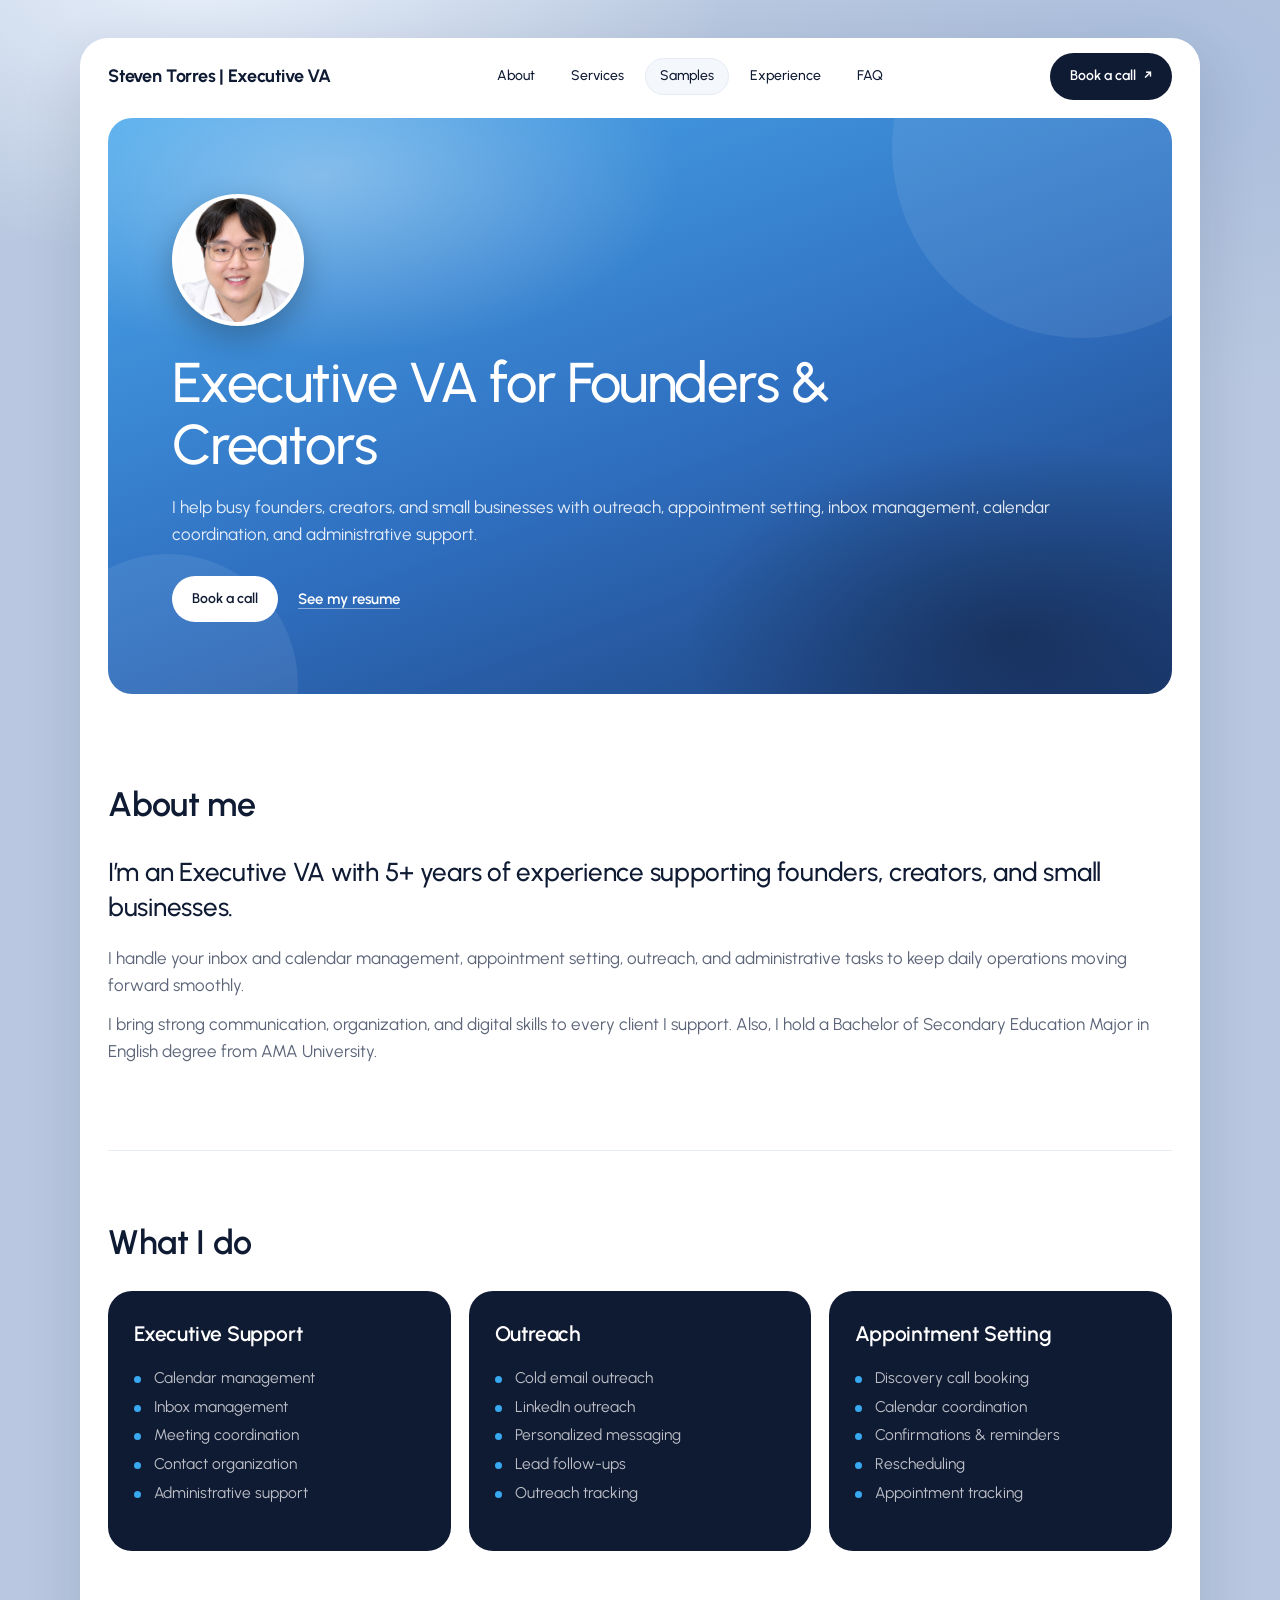
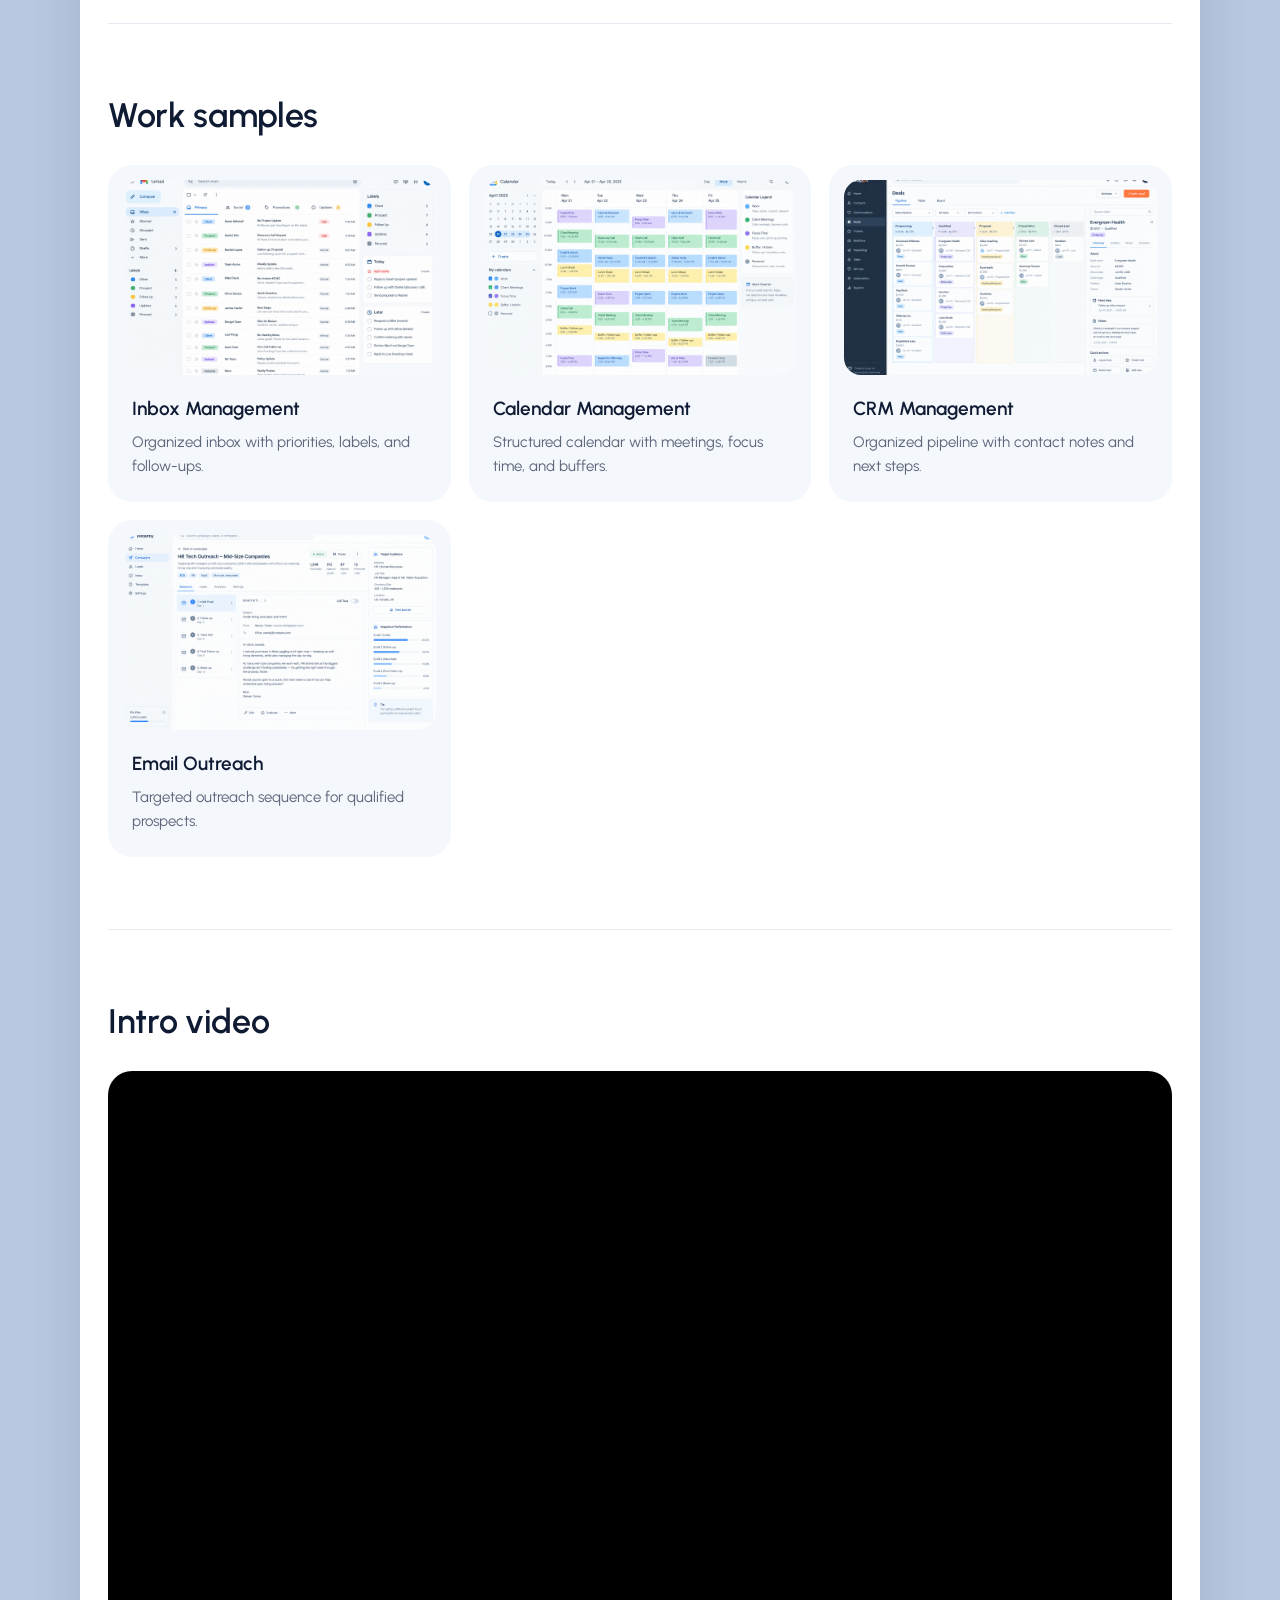
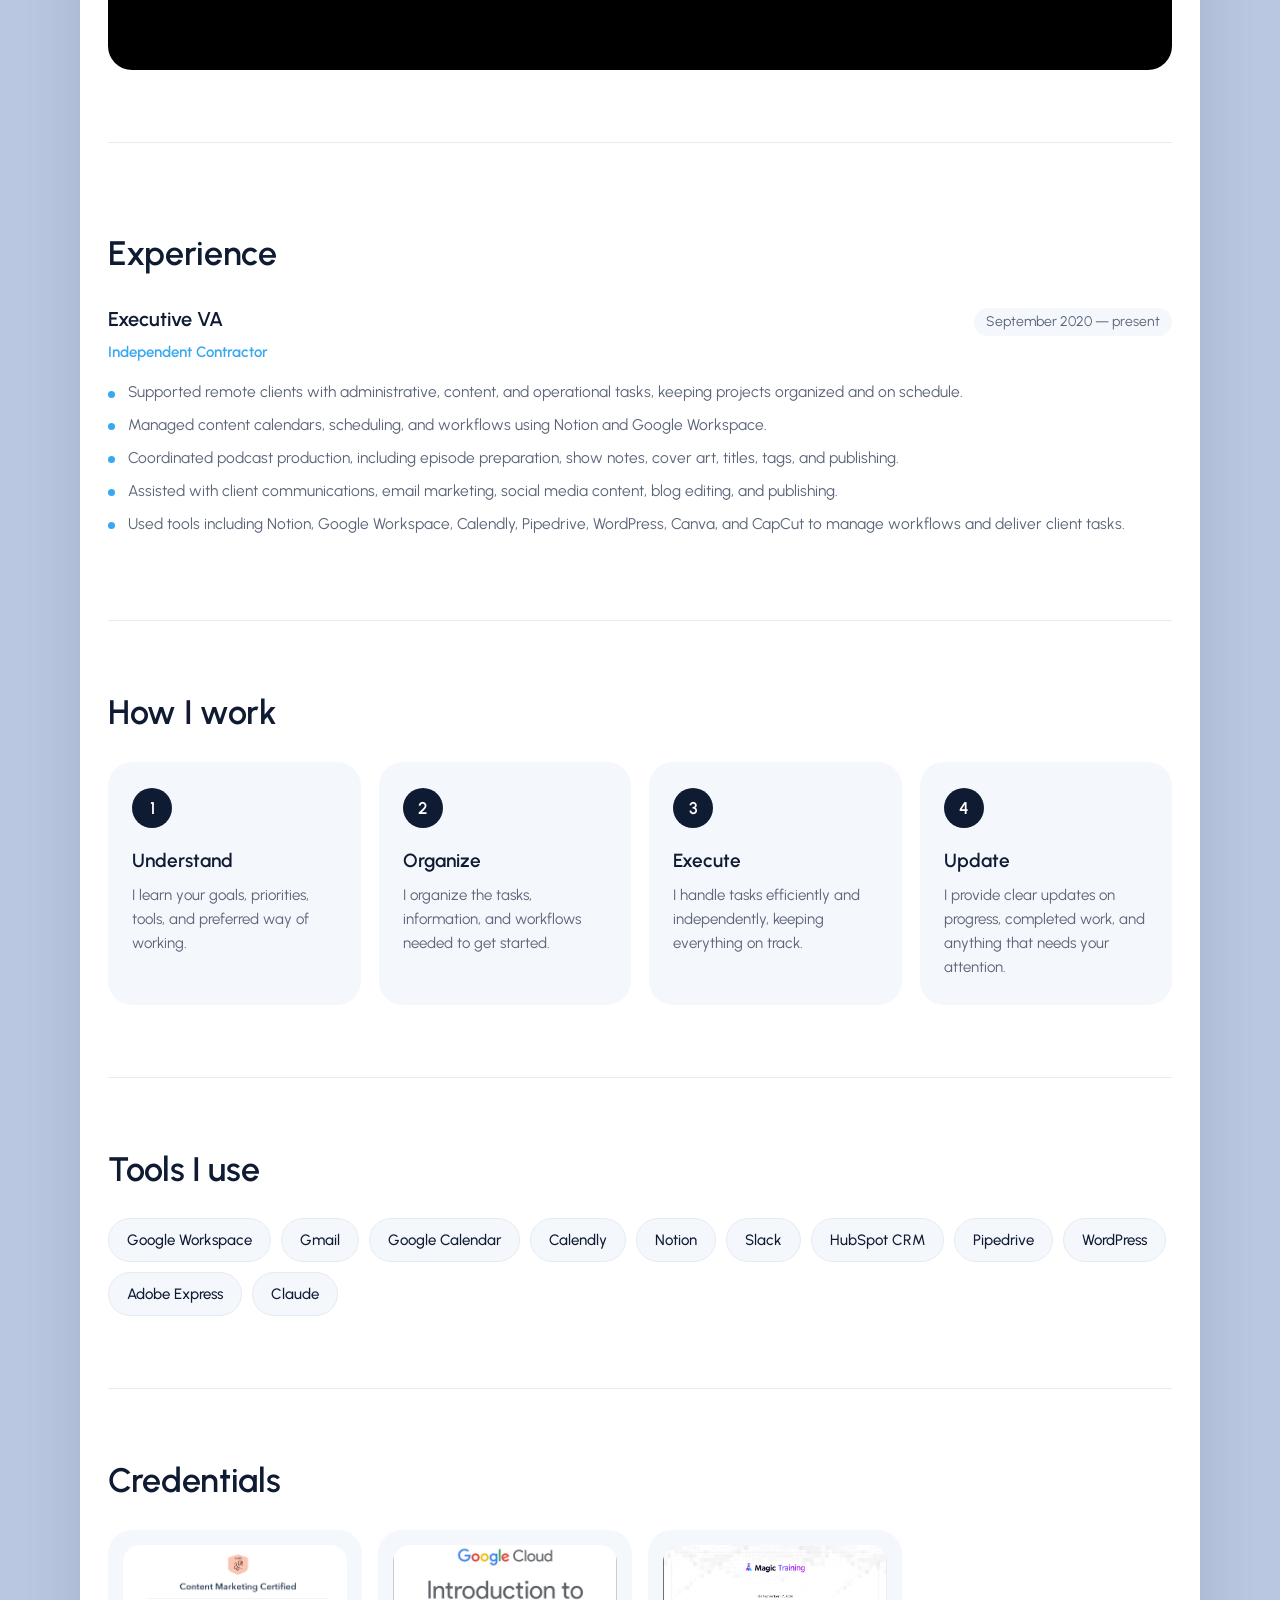
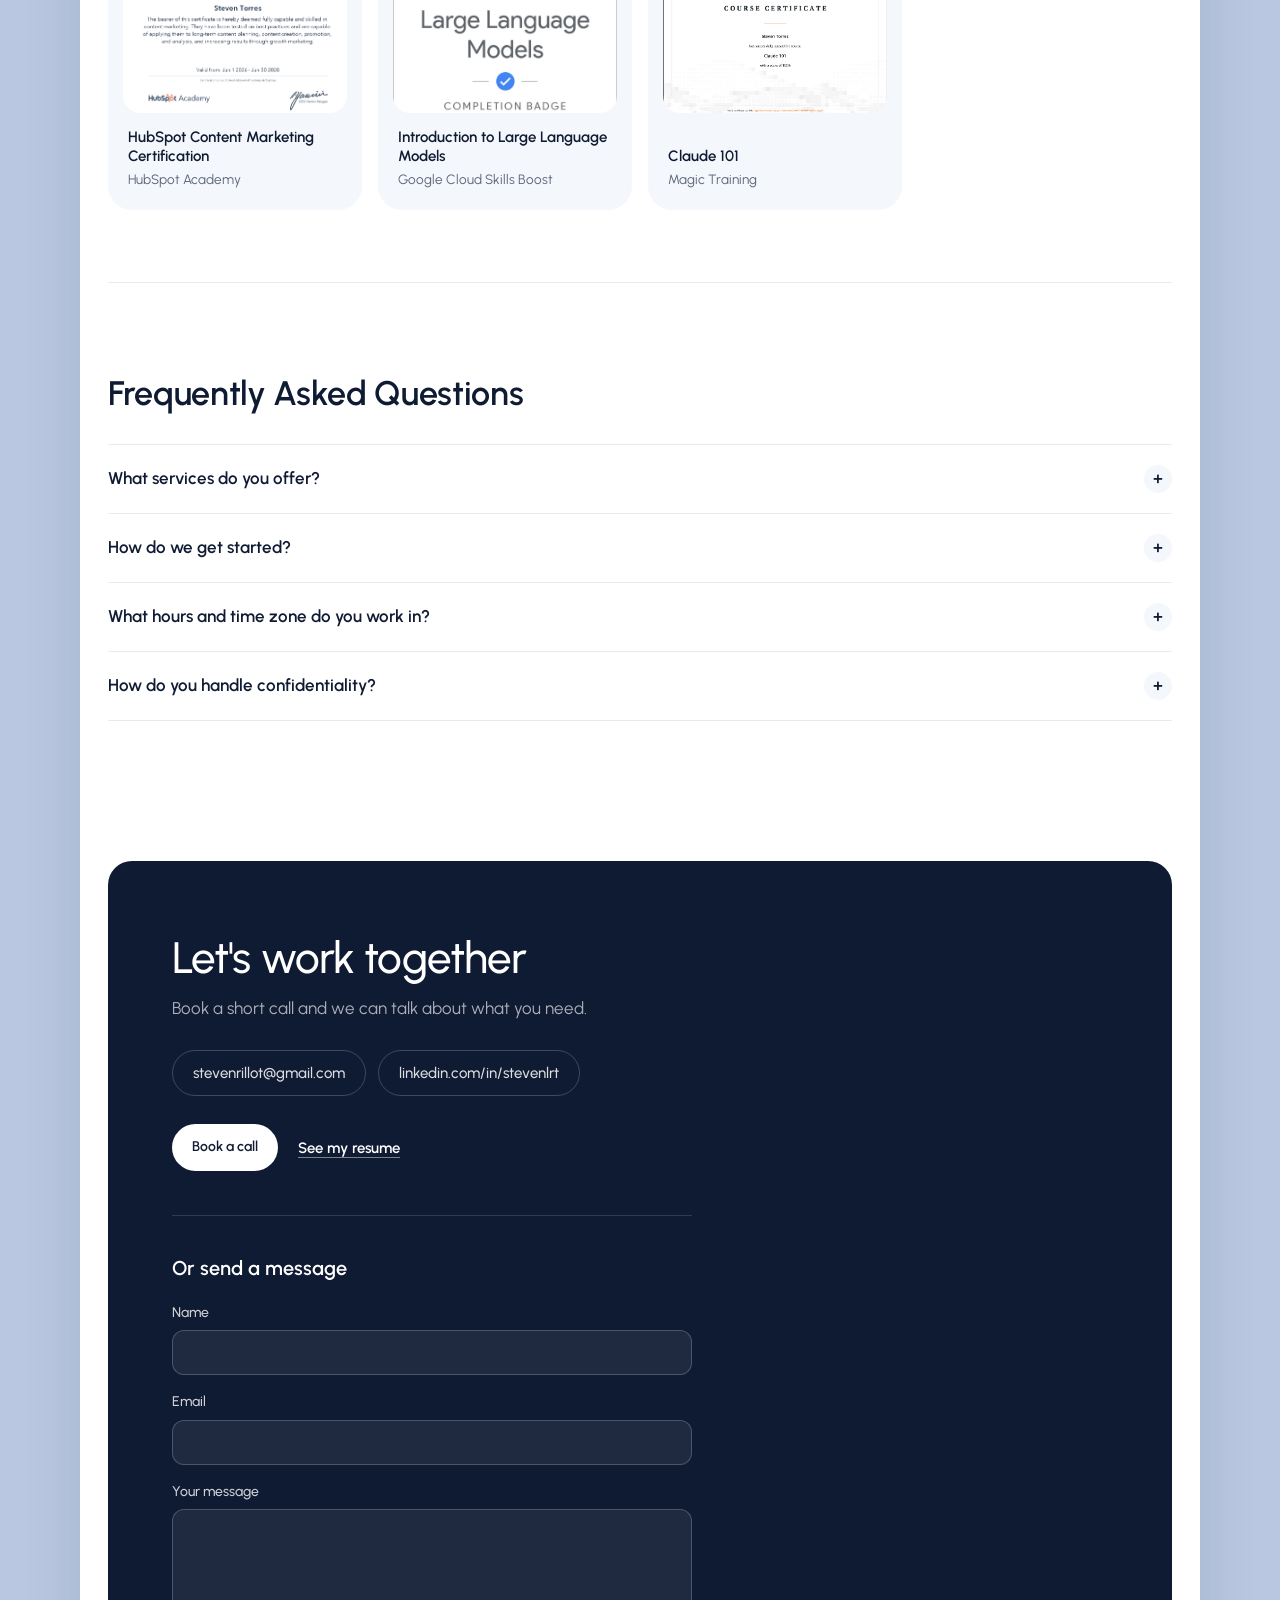
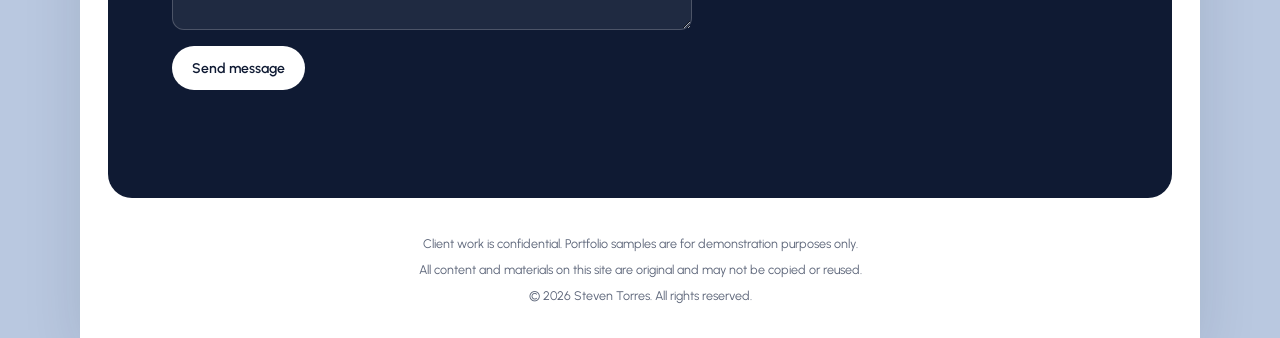
==== commit aba4898c: "Updated copywriting." ====
--- a/index.html
+++ b/index.html
@@ -33,8 +33,8 @@
 <section id="hero" class="hero" aria-labelledby="hero-heading">
   <div class="hero-card">
     <img src="photo.png" alt="Photo of Steven Torres" class="hero-photo" />
-    <h1 id="hero-heading">Executive VA for Appointment Setting &amp; Outreach</h1>
-    <p class="subline">Helping founders, coaches, and businesses with outreach, appointment setting, inbox management, CRM updates, calendar coordination, and administrative support.</p>
+    <h1 id="hero-heading">Executive VA for Founders & Creators</h1>
+    <p class="subline">I help busy founders, creators, and small businesses with outreach, appointment setting, inbox management, calendar coordination, and administrative support.</p>
     <div class="hero-actions">
       <a href="https://calendly.com/stevenrillot" target="_blank" rel="noopener noreferrer" class="pill-btn pill-btn-light">Book a call</a>
       <a href="#" id="resume-link-hero" class="link-plain" target="_blank" rel="noopener noreferrer">See my resume</a>
@@ -46,9 +46,9 @@
 <section id="about" class="split" aria-labelledby="about-heading">
   <div class="split-body">
     <h2 id="about-heading">About me</h2>
-    <p class="lead">I’m an Executive VA with 5+ years of remote experience supporting founders, coaches, and growing businesses.</p>
-    <p>I handle inbox and calendar management, CRM, appointment setting, outreach, research, and administrative tasks to keep daily operations organized and moving forward.</p>
-    <p>With a Bachelor of Secondary Education Major in English degree, I bring strong communication, organization, and digital workflow skills to every client I support.</p>
+    <p class="lead">I’m an Executive VA with 5+ years of experience supporting founders, creators, and small businesses.</p>
+    <p>I handle your inbox and calendar management, appointment setting, outreach, and administrative tasks to keep daily operations moving forward smoothly.</p>
+    <p>I bring strong communication, organization, and digital skills to every client I support. Also, I hold a Bachelor of Secondary Education Major in English degree from AMA University.</p>
   </div>
 </section>
 
@@ -59,7 +59,7 @@
   </div>
   <div class="cards cards-3">
     <article class="card card-dark reveal">
-      <h3>Executive VA Support</h3>
+      <h3>Executive Support</h3>
       <ul class="dot-list">
         <li>Calendar management</li>
         <li>Inbox management</li>
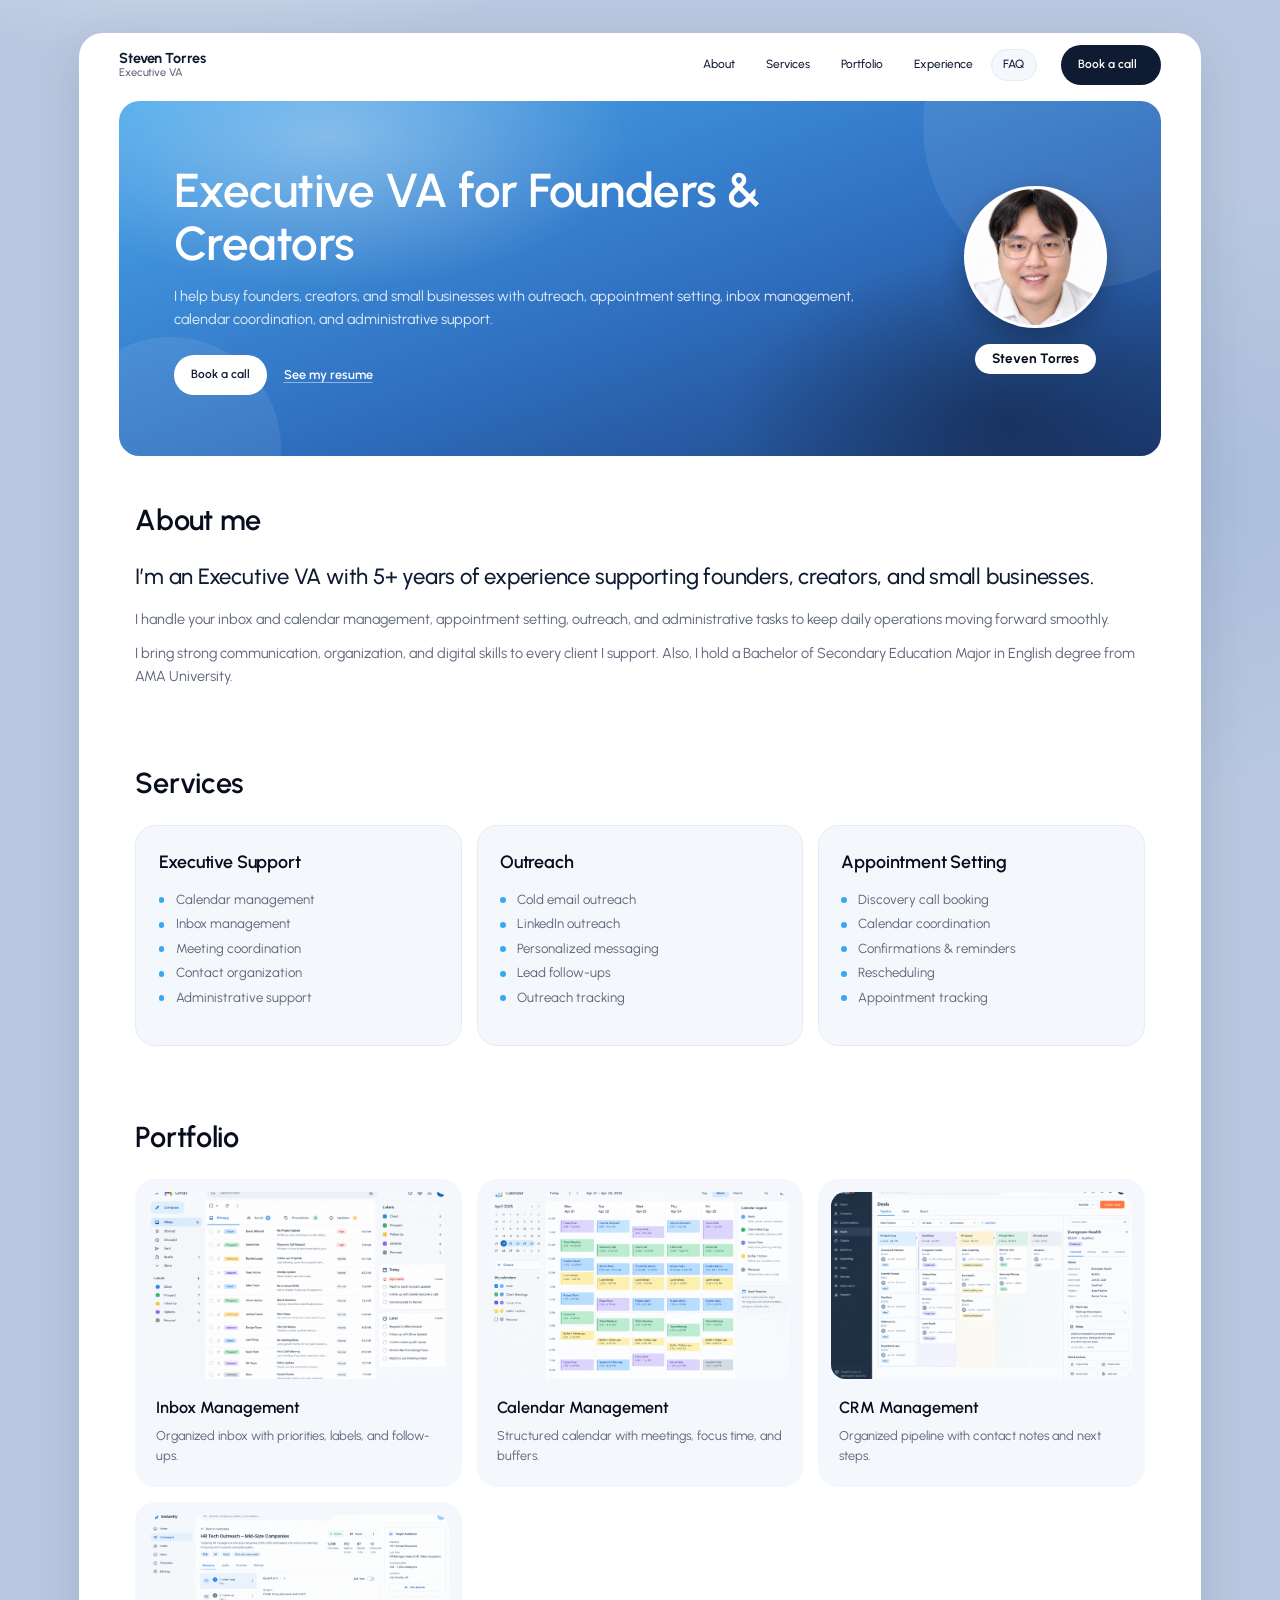
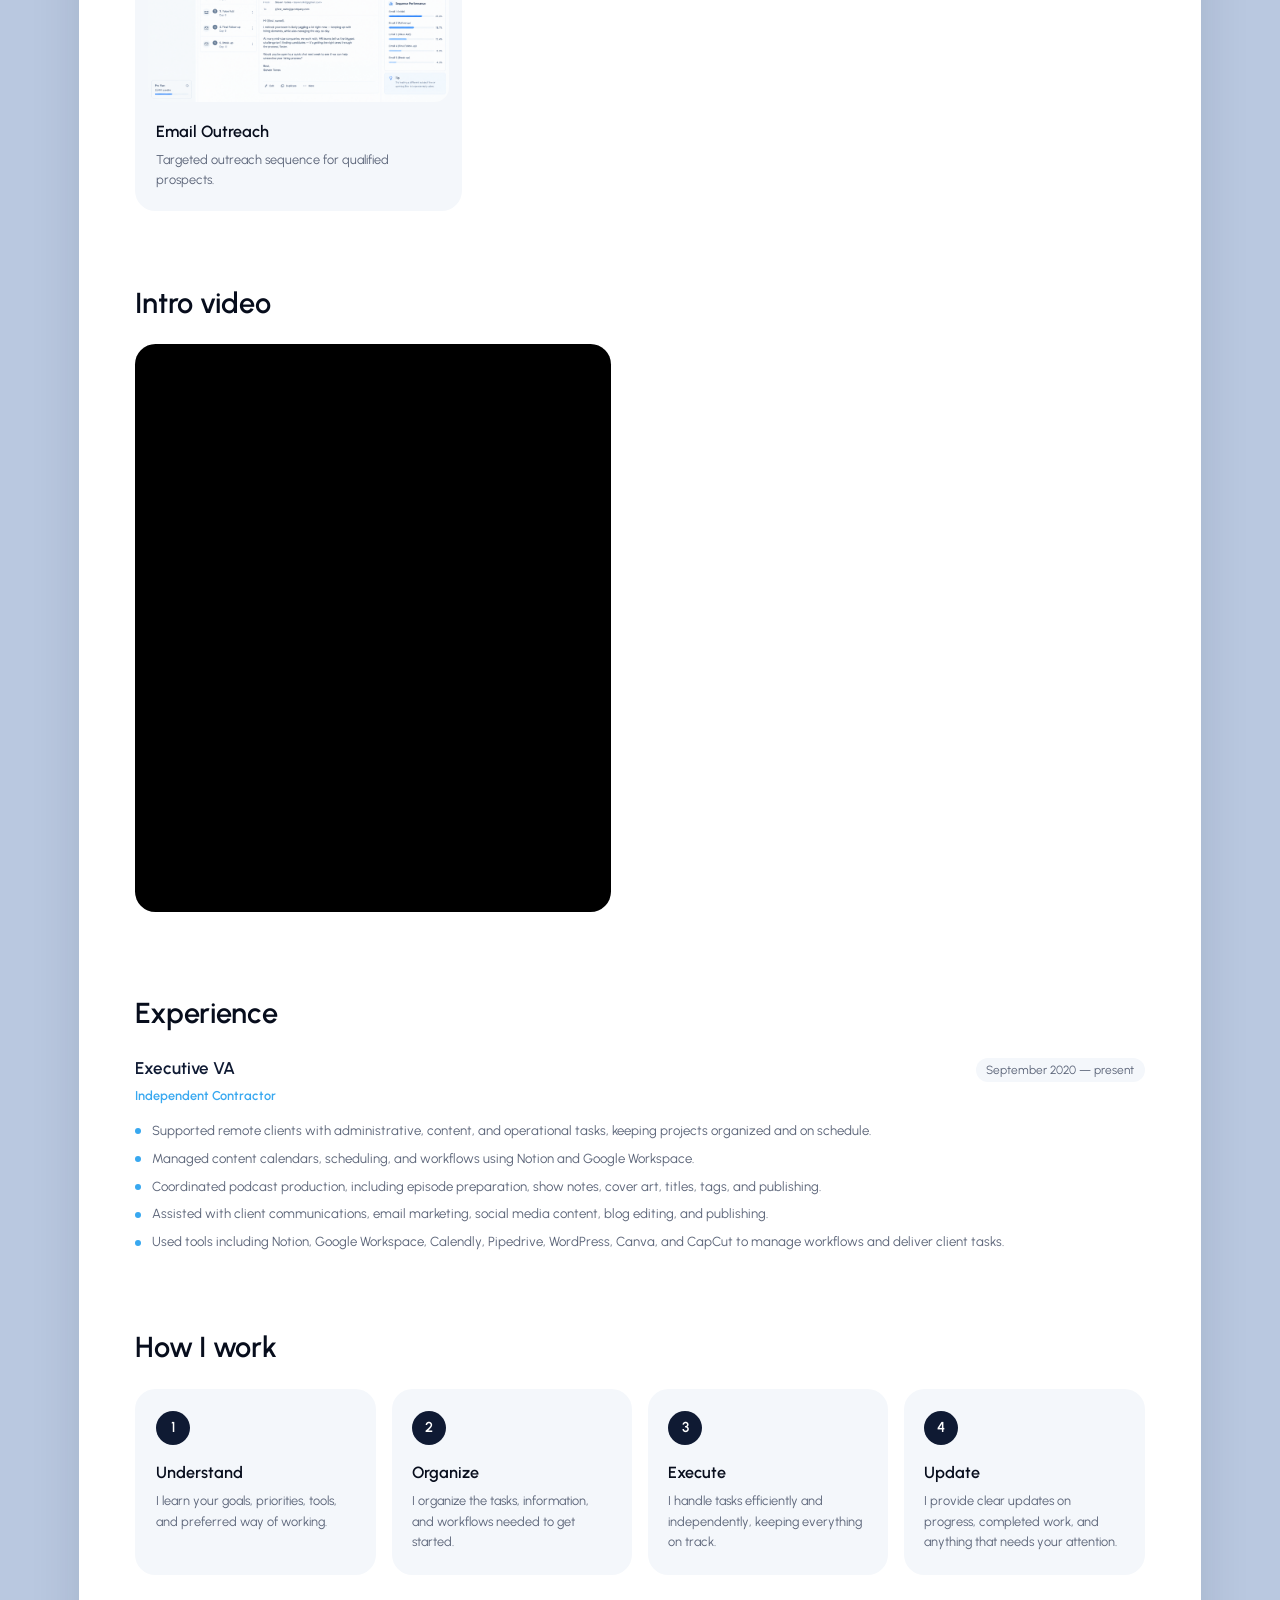
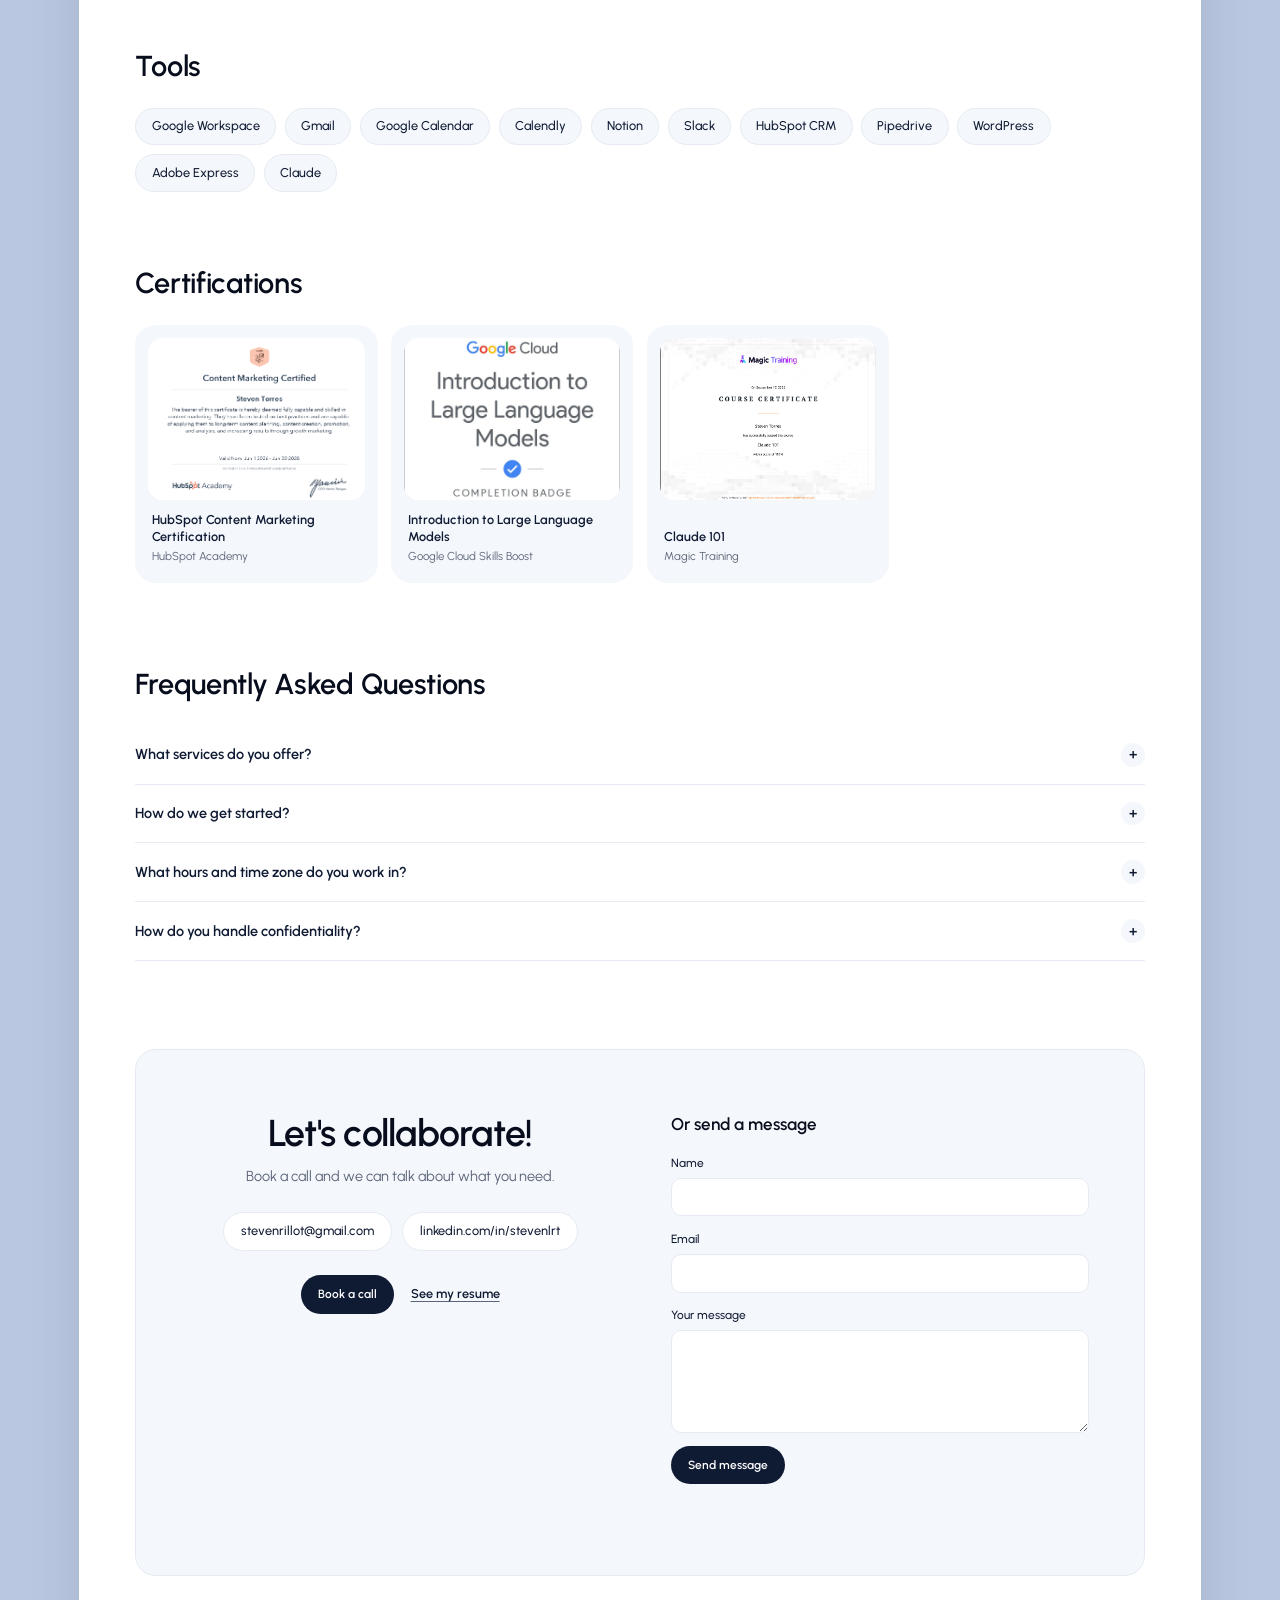
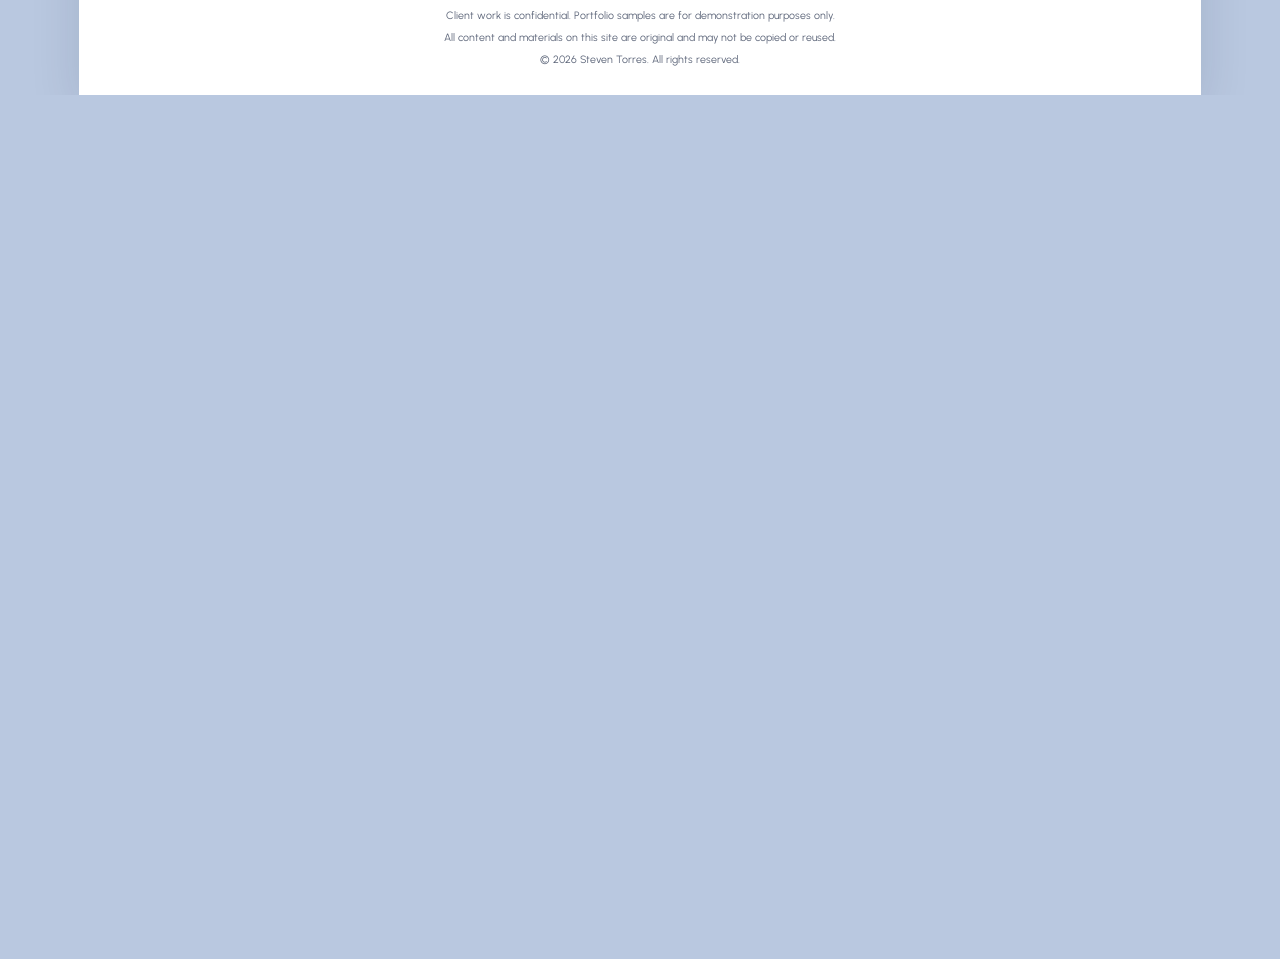
==== commit 5969ea8f: "Updated content." ====
--- a/index.html
+++ b/index.html
@@ -15,29 +15,34 @@
 
 <!-- NAV -->
 <header class="nav">
-  <a href="#hero" class="nav-logo">Steven Torres | Executive VA</a>
+  <a href="#hero" class="nav-logo"><span class="nav-name">Steven Torres</span><span class="nav-role">Executive VA</span></a>
   <nav aria-label="Main navigation">
     <ul class="nav-links">
       <li><a href="#about" class="is-active">About</a></li>
       <li><a href="#services">Services</a></li>
-      <li><a href="#work-samples">Samples</a></li>
+      <li><a href="#work-samples">Portfolio</a></li>
       <li><a href="#experience">Experience</a></li>
       <li><a href="#faq">FAQ</a></li>
     </ul>
   </nav>
-  <a href="https://calendly.com/stevenrillot" target="_blank" rel="noopener noreferrer" class="pill-btn">Book a call <span aria-hidden="true">↗</span></a>
+  <a href="https://calendly.com/stevenrillot" target="_blank" rel="noopener noreferrer" class="pill-btn">Book a call<span aria-hidden="true"></span></a>
 </header>
 
 <main>
 <!-- HERO -->
 <section id="hero" class="hero" aria-labelledby="hero-heading">
   <div class="hero-card">
-    <img src="photo.png" alt="Photo of Steven Torres" class="hero-photo" />
+    <div class="hero-id">
+      <img src="photo.png" alt="Photo of Steven Torres" class="hero-photo" />
+      <span class="hero-name">Steven Torres</span>
+    </div>
+    <div class="hero-text">
     <h1 id="hero-heading">Executive VA for Founders & Creators</h1>
     <p class="subline">I help busy founders, creators, and small businesses with outreach, appointment setting, inbox management, calendar coordination, and administrative support.</p>
     <div class="hero-actions">
       <a href="https://calendly.com/stevenrillot" target="_blank" rel="noopener noreferrer" class="pill-btn pill-btn-light">Book a call</a>
       <a href="#" id="resume-link-hero" class="link-plain" target="_blank" rel="noopener noreferrer">See my resume</a>
+    </div>
     </div>
   </div>
 </section>
@@ -55,7 +60,7 @@
 <!-- SERVICES -->
 <section id="services" class="block" aria-labelledby="services-heading">
   <div class="block-head">
-    <h2 id="services-heading">What I do</h2>
+    <h2 id="services-heading">Services</h2>
   </div>
   <div class="cards cards-3">
     <article class="card card-dark reveal">
@@ -94,7 +99,7 @@
 <!-- WORK SAMPLES -->
 <section id="work-samples" class="block" aria-labelledby="samples-heading">
   <div class="block-head">
-    <h2 id="samples-heading">Work samples</h2>
+    <h2 id="samples-heading">Portfolio</h2>
   </div>
   <div class="cards cards-2">
     <article class="sample reveal">
@@ -143,10 +148,10 @@
   </div>
   <div class="video-embed">
     <iframe
-      src="https://www.youtube.com/embed/TGqg9kjQZW4?si=sbfz_zXK9EU3hqaZ"
+      src="https://www.youtube.com/embed/TGqg9kjQZW4?rel=0"
       title="Intro video: Steven Torres, Executive VA"
-      allow="accelerometer; autoplay; clipboard-write; encrypted-media; gyroscope; picture-in-picture"
-      loading="lazy"
+      allow="accelerometer; autoplay; clipboard-write; encrypted-media; gyroscope; picture-in-picture; web-share"
+      referrerpolicy="strict-origin-when-cross-origin"
       allowfullscreen></iframe>
   </div>
 </section>
@@ -188,7 +193,7 @@
 <!-- TOOLS -->
 <section id="tools" class="block" aria-labelledby="tools-heading">
   <div class="block-head">
-    <h2 id="tools-heading">Tools I use</h2>
+    <h2 id="tools-heading">Tools</h2>
   </div>
   <div class="chips">
     <span class="chip">Google Workspace</span>
@@ -208,7 +213,7 @@
 <!-- CREDENTIALS -->
 <section id="credentials" class="block" aria-labelledby="cred-heading">
   <div class="block-head">
-    <h2 id="cred-heading">Credentials</h2>
+    <h2 id="cred-heading">Certifications</h2>
   </div>
   <div class="cert-grid">
     <article class="cert-card reveal">
@@ -265,8 +270,9 @@
 
 <!-- CONTACT -->
 <section id="contact" class="contact" aria-labelledby="contact-heading">
-  <h2 id="contact-heading">Let's work together</h2>
-  <p class="contact-lead">Book a short call and we can talk about what you need.</p>
+<div class="contact-info">
+  <h2 id="contact-heading">Let's collaborate!</h2>
+  <p class="contact-lead">Book a call and we can talk about what you need.</p>
   <div class="contact-links">
     <a href="mailto:stevenrillot@gmail.com" class="contact-link" aria-label="Email Steven Torres">stevenrillot@gmail.com</a>
     <a href="https://linkedin.com/in/stevenlrt" target="_blank" rel="noopener noreferrer" class="contact-link" aria-label="Steven Torres on LinkedIn">linkedin.com/in/stevenlrt</a>
@@ -276,6 +282,7 @@
     <a href="#" id="resume-link-contact" class="link-plain" target="_blank" rel="noopener noreferrer" aria-label="Download Steven Torres resume">See my resume</a>
   </div>
 
+</div>
   <div class="contact-form-wrap">
     <h3>Or send a message</h3>
     <form id="contact-form" class="contact-form">
--- a/styles.css
+++ b/styles.css
@@ -19,19 +19,20 @@
 }
 *, *::before, *::after { box-sizing: inherit; margin: 0; padding: 0; }
 
-html { scroll-behavior: smooth; scroll-padding-top: calc(var(--nav-h) + 12px); }
+html {
+  background:
+    radial-gradient(900px 500px at 15% -5%, #e9f1fb 0%, transparent 60%),
+    radial-gradient(800px 500px at 90% 10%, #a9bddb 0%, transparent 60%),
+    var(--bg);
+  scroll-behavior: smooth; scroll-padding-top: calc(var(--nav-h) + 12px); }
 body {
   font-family: 'Urbanist', system-ui, sans-serif;
   color: var(--ink);
   font-size: 17px;
   line-height: 1.6;
   -webkit-font-smoothing: antialiased;
-  background:
-    radial-gradient(900px 500px at 15% -5%, #e9f1fb 0%, transparent 60%),
-    radial-gradient(800px 500px at 90% 10%, #a9bddb 0%, transparent 60%),
-    var(--bg);
-  background-attachment: fixed;
   padding: clamp(0px, 3vw, 40px) clamp(0px, 3vw, 40px) 0;
+  zoom: 0.85;
 }
 img { max-width: 100%; }
 p { color: var(--ink-soft); max-width: none; text-align: left; }
@@ -41,13 +42,13 @@
 
 /* === SHEET === */
 .sheet {
-  max-width: 1120px;
+  max-width: 1320px;
+  box-shadow: 0 20px 60px rgba(15, 26, 51, 0.12);
+  overflow: clip;
   margin: 0 auto;
   background: var(--sheet);
   border-radius: 0;
-  box-shadow: 0 20px 60px rgba(15, 26, 51, 0.12);
   padding: 0 var(--pad) 0;
-  overflow: clip;
 }
 @media (min-width: 700px) { .sheet { border-radius: 28px 28px 0 0; } }
 
@@ -66,8 +67,10 @@
   backdrop-filter: blur(12px);
 }
 .nav-logo {
-  font-weight: 700;
-  font-size: 18px;
+  display: flex;
+  flex-direction: column;
+  line-height: 1.15;
+  font-size: 15px;
   color: var(--ink);
   text-decoration: none;
   letter-spacing: -0.01em;
@@ -121,7 +124,7 @@
 .link-plain:hover { text-decoration-color: #fff; }
 
 /* === HERO === */
-.hero { padding: 4px 0 0; }
+.hero { padding: 4px 0 0; margin-inline: clamp(0px, 1.5vw, 20px); }
 .hero-card {
   position: relative;
   border-radius: var(--r-lg);
@@ -133,9 +136,10 @@
     radial-gradient(500px 300px at 85% 90%, rgba(15, 26, 51, 0.5), transparent 65%),
     linear-gradient(160deg, #4aa8ec 0%, #2f6fc0 55%, #1d3f7a 100%);
   overflow: hidden;
-  display: flex;
-  flex-direction: column;
-  align-items: flex-start;
+  display: grid;
+  grid-template-columns: 1fr auto;
+  gap: clamp(28px, 5vw, 64px);
+  align-items: center;
 }
 .hero-card::before, .hero-card::after {
   content: '';
@@ -148,21 +152,21 @@
 .hero-card::after { width: 260px; height: 260px; bottom: -120px; left: -70px; }
 .hero-card > * { position: relative; z-index: 1; }
 .hero-photo {
-  width: 132px;
-  height: 132px;
+  width: 168px;
+  height: 168px;
   border-radius: 50%;
   object-fit: cover;
   object-position: center 20%;
   background: #fff;
   border: 4px solid rgba(255, 255, 255, 0.85);
   box-shadow: 0 12px 30px rgba(0, 0, 0, 0.25);
-  margin-bottom: 26px;
+  margin-bottom: 0;
 }
 .hero-card h1 {
   font-size: clamp(32px, 5.6vw, 56px);
   line-height: 1.1;
-  font-weight: 500;
-  letter-spacing: -0.02em;
+  font-weight: 600;
+  letter-spacing: -0.01em;
   max-width: 22ch;
   margin-bottom: 18px;
 }
@@ -345,8 +349,8 @@
 .footer p + p { margin-top: 6px; }
 
 /* === MOTION === */
-.js .reveal { opacity: 0; transform: translateY(18px); transition: opacity 0.6s ease, transform 0.6s ease; }
-.js .reveal.in { opacity: 1; transform: none; }
+.js .reveal { opacity: 0; transform: translate3d(0, 24px, 0); transition: opacity 0.9s cubic-bezier(0.22, 1, 0.36, 1), transform 0.9s cubic-bezier(0.22, 1, 0.36, 1); will-change: opacity, transform; }
+.js .reveal.in { opacity: 1; transform: none; will-change: auto; }
 
 :focus-visible { outline: 2px solid var(--sky); outline-offset: 3px; border-radius: 6px; }
 
@@ -368,3 +372,60 @@
   html { scroll-behavior: auto; }
   .js .reveal { opacity: 1; transform: none; }
 }
+
+/* Serif titles */
+.split-body h2, .block-head h2, .contact h2, .card h3, .sample h3, .step h3, .contact-form-wrap h3 { font-weight: 600; }
+
+.nav-name { font-weight: 700; font-size: 17px; }
+.nav-role { font-weight: 500; font-size: 13px; color: var(--ink-soft); }
+.hero-id { display: flex; flex-direction: column; align-items: center; gap: 18px; }
+.hero-name { background: #fff; color: #2f6fc0; font-weight: 700; font-size: 16px; line-height: 1; padding: 10px 20px; border-radius: 999px; white-space: nowrap; }
+@media (max-width: 700px) {
+  .hero-card { grid-template-columns: 1fr; justify-items: center; text-align: center; }
+  .hero-text { text-align: left; }
+}
+
+.hero-id { order: 2; }
+.split-body h2, .block-head h2, .card h3, .sample h3, .step h3 { color: #070d1c; }
+@media (max-width: 700px) { .hero-id { order: 0; } }
+
+main > section:not(.hero), .footer { margin-inline: clamp(0px, 3vw, 40px); }
+@media (max-width: 640px) { body { zoom: 1; } }
+.card-dark h3 { color: #fff; }
+.nav { padding-left: clamp(16px, 3vw, 36px); }
+.contact { text-align: center; }
+.contact-lead, .contact p { text-align: center; margin-inline: auto; }
+.contact-links, .btn-row { justify-content: center; }
+.contact-form-wrap { margin-inline: auto; text-align: center; }
+.contact-form { text-align: left; }
+.nav { padding-inline: clamp(16px, 8vw, 130px); }
+.card-dark { background: var(--panel); color: var(--ink); border: 1px solid var(--border); }
+.card-dark h3 { color: #070d1c; }
+.card-dark li { color: var(--ink-soft); }
+.contact { background: var(--panel); border: 1px solid var(--border); color: var(--ink); display: grid; grid-template-columns: 1fr 1fr; gap: clamp(32px, 6vw, 72px); align-items: center; }
+.contact h2, .contact-form-wrap h3 { color: #070d1c; }
+.contact-lead { color: var(--ink-soft); }
+.contact-link { color: var(--ink); border-color: var(--border); background: #fff; }
+.contact-link:hover { background: var(--sky-soft); color: var(--ink); }
+.contact .pill-btn-light { background: var(--navy); color: #fff; }
+.contact .link-plain { color: var(--ink); text-decoration-color: var(--ink-soft); }
+.contact .link-plain:hover { text-decoration-color: var(--ink); }
+.contact-form-wrap { margin: 0; padding: 0; border-top: none; max-width: none; text-align: left; }
+.form-row label { color: var(--ink); }
+.form-row input, .form-row textarea { color: var(--ink); background: #fff; border-color: var(--border); }
+.form-row input:focus, .form-row textarea:focus { background: #fff; }
+@media (max-width: 860px) { .contact { grid-template-columns: 1fr; } }
+.contact { align-items: start; }
+#voice-demo .block-head { text-align: center; }
+.video-embed { max-width: 640px; margin-inline: auto; }
+.hero-name { color: #070d1c; }
+#voice-demo .block-head { text-align: left; }
+.video-embed { margin-inline: 0; }
+.nav { margin-inline: calc(var(--pad) * -1); padding-inline: clamp(20px, 2.5vw, 32px); }
+.split, .block { border-bottom: none; }
+.faq-list { border-top: none; }
+.nav { margin-inline: 0; padding-inline: clamp(0px, 1.5vw, 20px); }
+.video-embed { max-width: 560px; }
+.split { padding: clamp(28px, 4vw, 48px) 0; }
+.block { padding: clamp(24px, 3.5vw, 44px) 0; }
+.nav > nav { margin-left: auto; margin-right: 12px; }
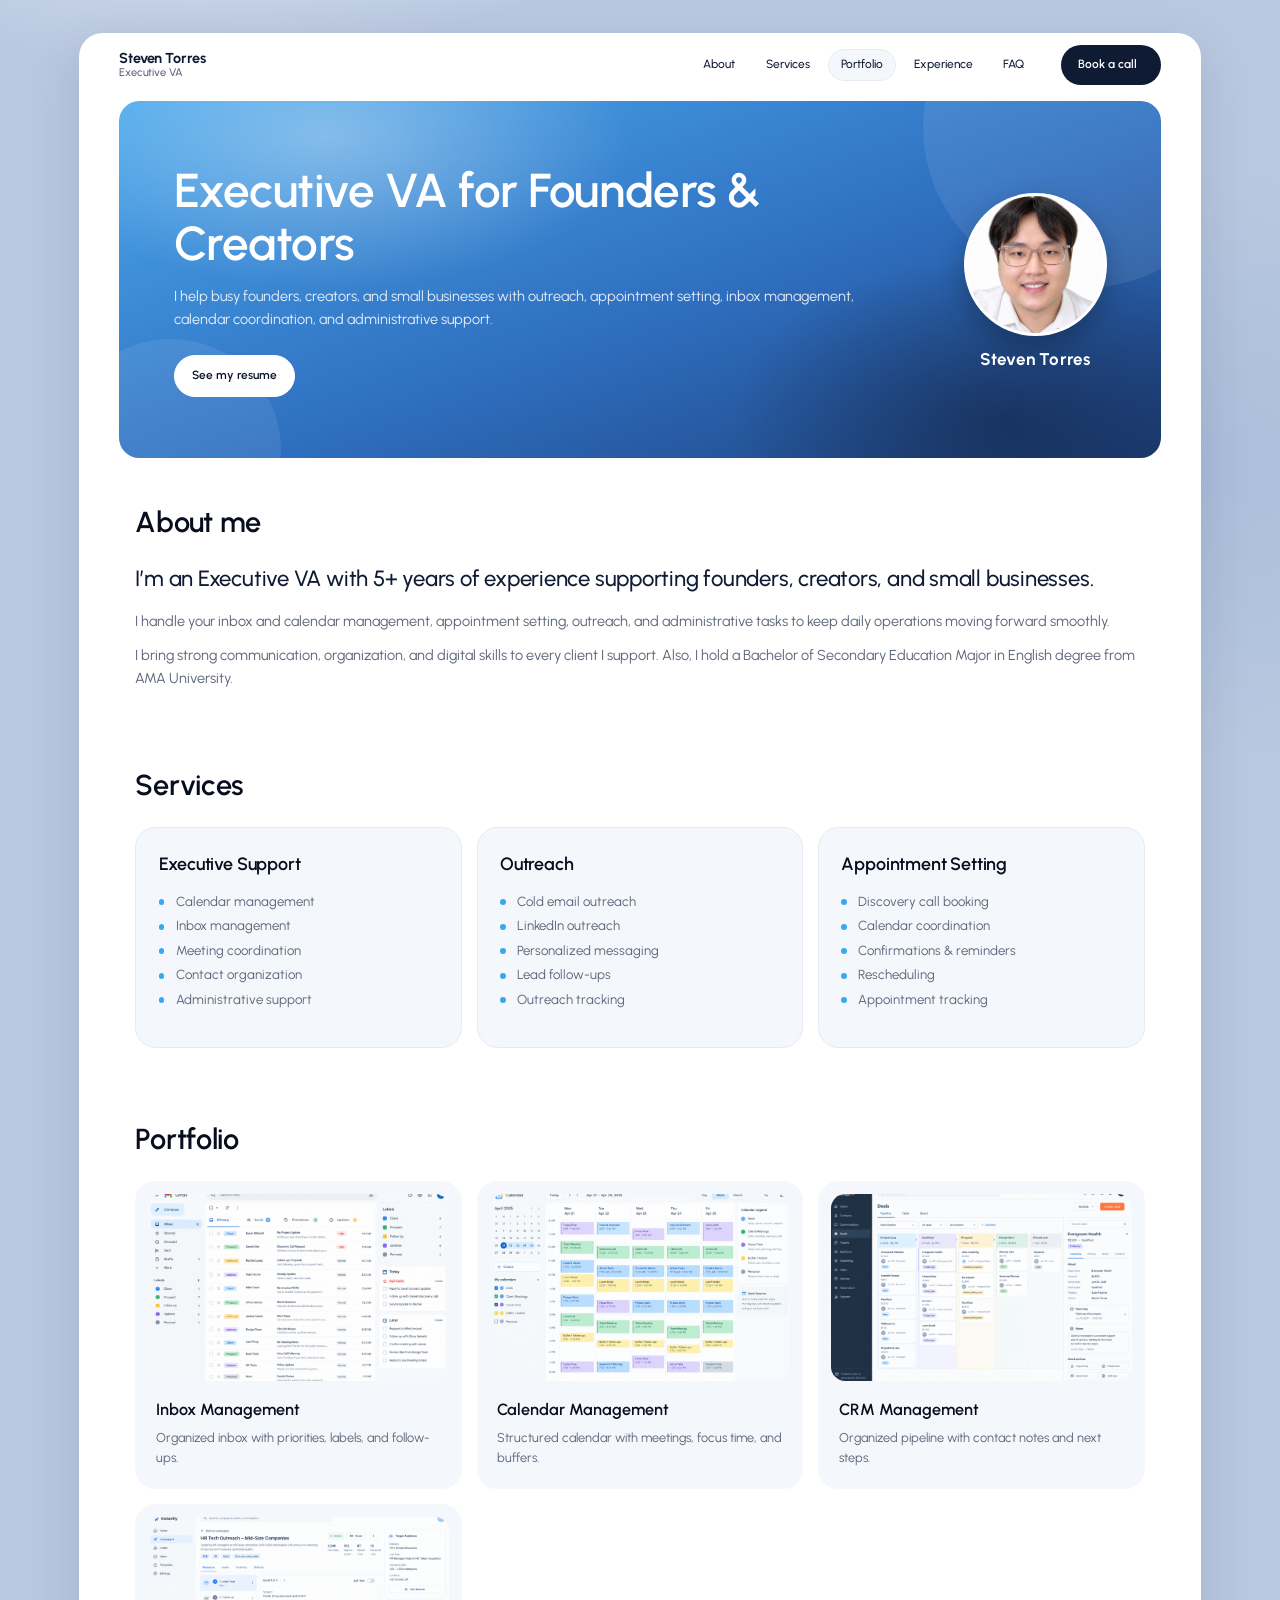
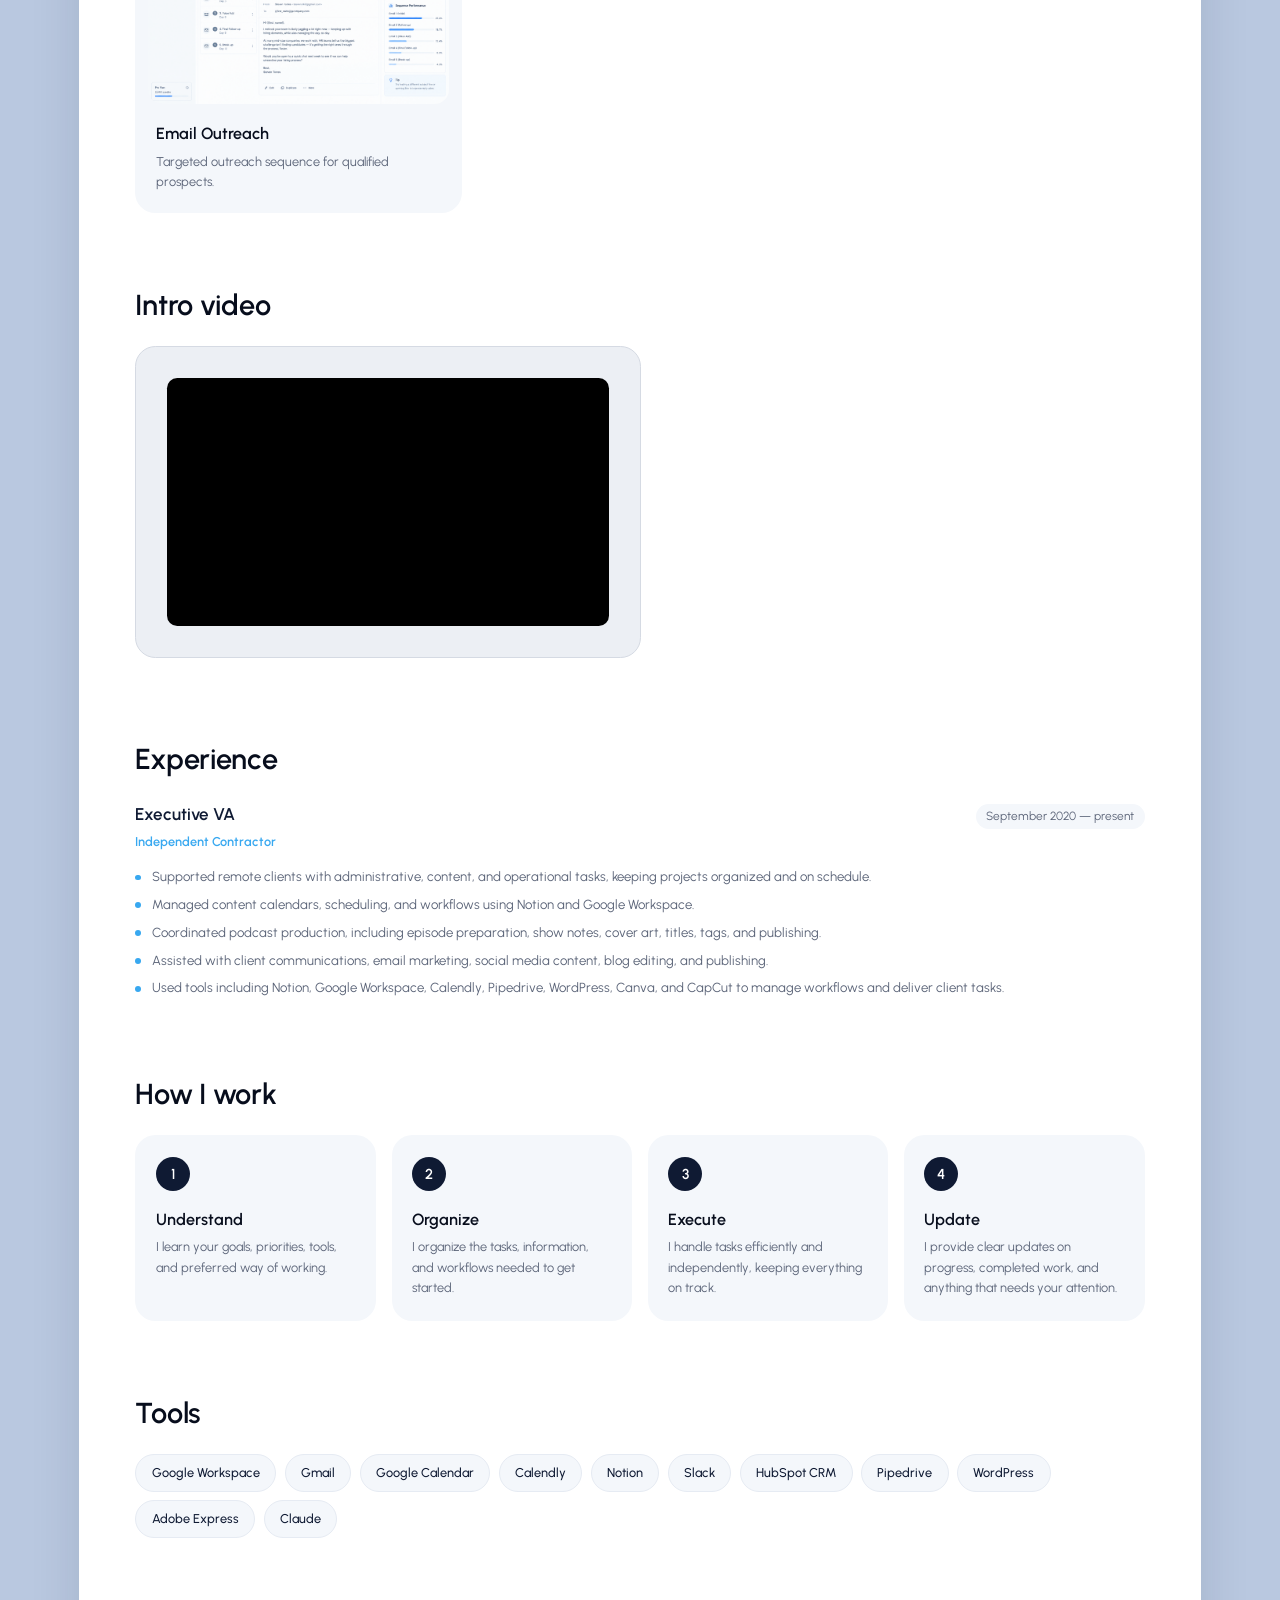
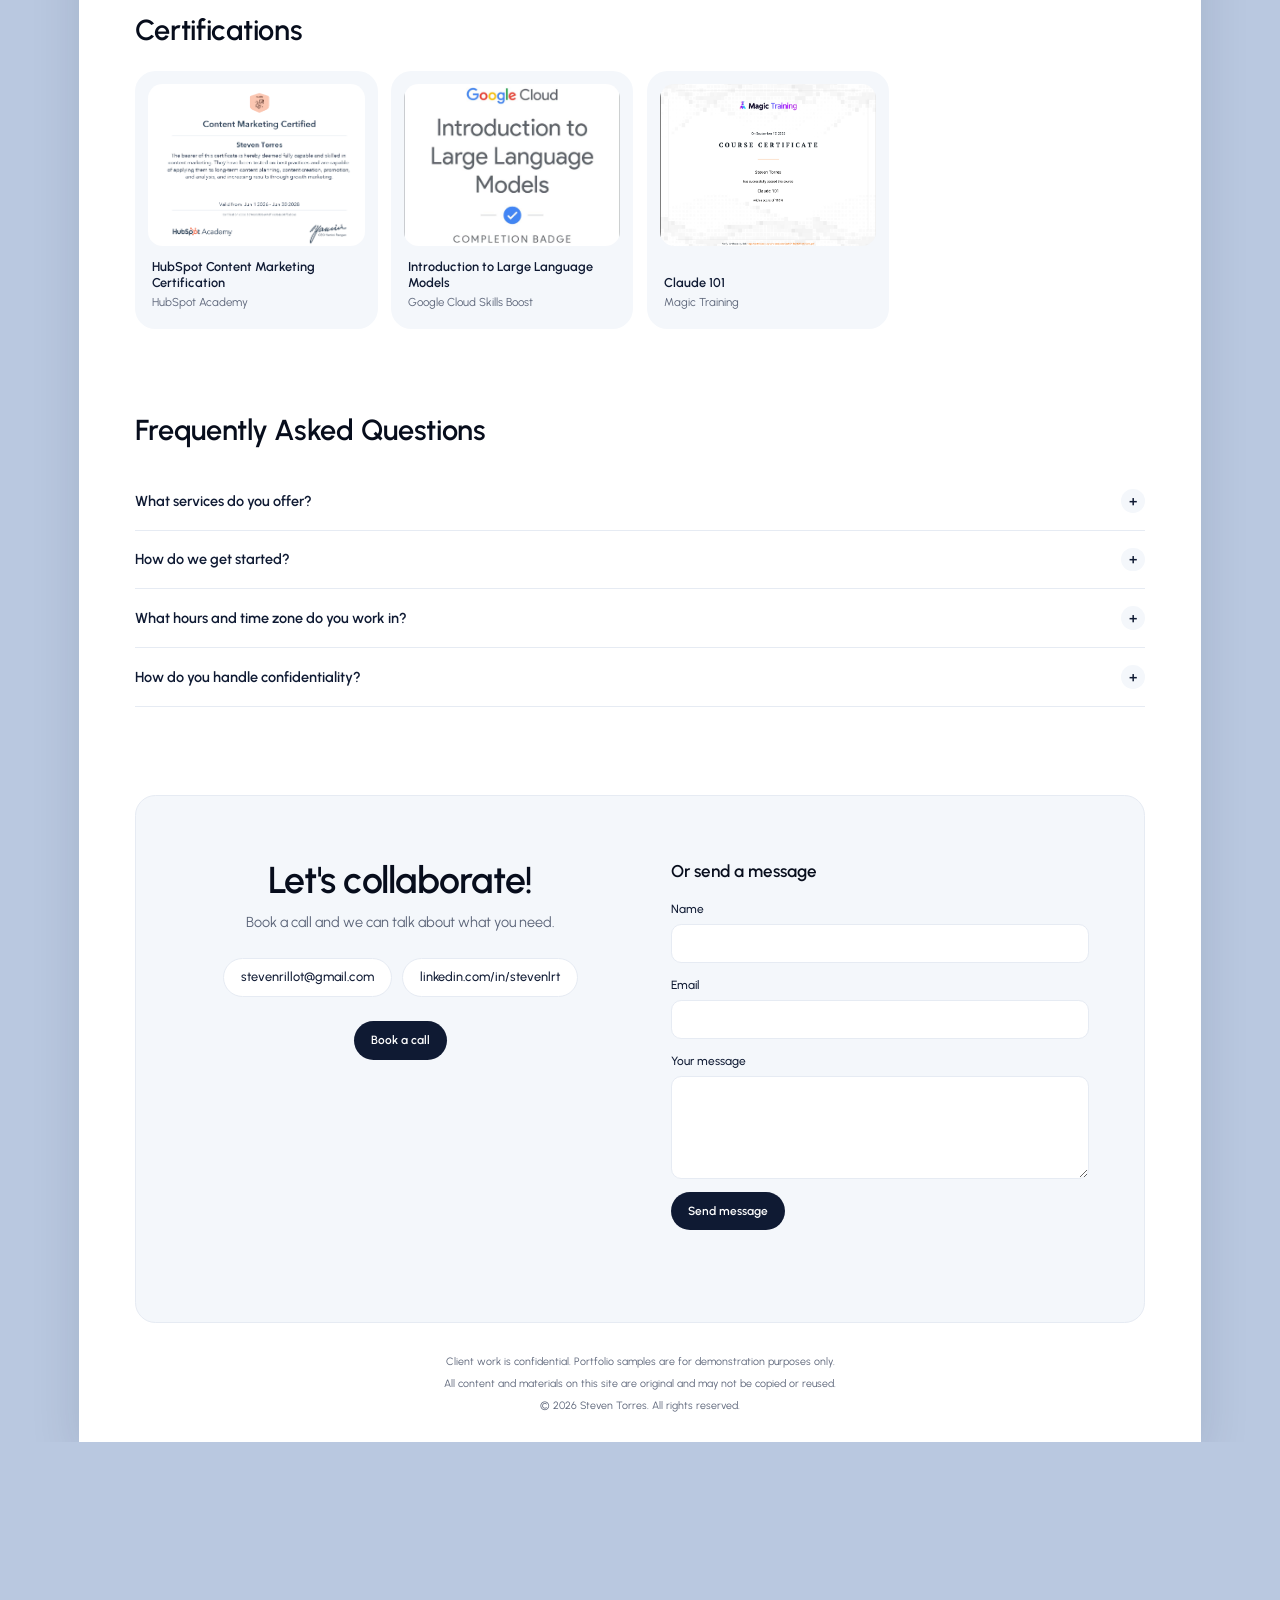
==== commit 59ace053: "Changed pill design." ====
--- a/index.html
+++ b/index.html
@@ -40,8 +40,7 @@
     <h1 id="hero-heading">Executive VA for Founders & Creators</h1>
     <p class="subline">I help busy founders, creators, and small businesses with outreach, appointment setting, inbox management, calendar coordination, and administrative support.</p>
     <div class="hero-actions">
-      <a href="https://calendly.com/stevenrillot" target="_blank" rel="noopener noreferrer" class="pill-btn pill-btn-light">Book a call</a>
-      <a href="#" id="resume-link-hero" class="link-plain" target="_blank" rel="noopener noreferrer">See my resume</a>
+      <a href="#" id="resume-link-hero" class="pill-btn pill-btn-outline" target="_blank" rel="noopener noreferrer">See my resume</a>
     </div>
     </div>
   </div>
@@ -146,13 +145,20 @@
   <div class="block-head">
     <h2 id="voice-heading">Intro video</h2>
   </div>
-  <div class="video-embed">
-    <iframe
-      src="https://www.youtube.com/embed/TGqg9kjQZW4?rel=0"
-      title="Intro video: Steven Torres, Executive VA"
-      allow="accelerometer; autoplay; clipboard-write; encrypted-media; gyroscope; picture-in-picture; web-share"
-      referrerpolicy="strict-origin-when-cross-origin"
-      allowfullscreen></iframe>
+  <style>
+    .yt-card { width: fit-content; max-width: 100%; background: #eceff4; border: 1px solid #d5dae3; border-radius: 24px; padding: 36px; box-sizing: border-box; }
+    .yt-frame { position: relative; width: 520px; max-width: 100%; margin-inline: 0; aspect-ratio: 16 / 9; border-radius: 12px; overflow: hidden; background: #000; }
+    .yt-frame iframe { position: absolute; top: 0; left: 0; width: 100%; height: 100%; border: 0; display: block; }
+  </style>
+  <div class="yt-card">
+    <div class="yt-frame">
+      <iframe
+        src="https://www.youtube.com/embed/TGqg9kjQZW4?rel=0"
+        title="Intro video: Steven Torres, Executive VA"
+        allow="accelerometer; autoplay; clipboard-write; encrypted-media; gyroscope; picture-in-picture; web-share"
+        referrerpolicy="strict-origin-when-cross-origin"
+        allowfullscreen></iframe>
+    </div>
   </div>
 </section>
 
@@ -279,7 +285,6 @@
   </div>
   <div class="btn-row">
     <a href="https://calendly.com/stevenrillot" target="_blank" rel="noopener noreferrer" class="pill-btn pill-btn-light" aria-label="Book a call with Steven Torres">Book a call</a>
-    <a href="#" id="resume-link-contact" class="link-plain" target="_blank" rel="noopener noreferrer" aria-label="Download Steven Torres resume">See my resume</a>
   </div>
 
 </div>
--- a/styles.css
+++ b/styles.css
@@ -429,3 +429,15 @@
 .split { padding: clamp(28px, 4vw, 48px) 0; }
 .block { padding: clamp(24px, 3.5vw, 44px) 0; }
 .nav > nav { margin-left: auto; margin-right: 12px; }
+.video-embed { padding-bottom: 0; height: auto; aspect-ratio: 16 / 9; width: 100%; }
+.video-embed iframe { width: 100%; height: 100%; display: block; }
+.hero-name { background: none; color: #fff; padding: 0; border-radius: 0; font-size: 20px; font-weight: 700; letter-spacing: 0.01em; }
+.pill-btn-outline { background: transparent; border: 2px solid var(--navy); color: var(--navy); }
+.pill-btn-outline:hover { background: var(--navy); color: #fff; }
+.hero .pill-btn-outline { border-color: #fff; color: #fff; }
+.hero .pill-btn-outline:hover { background: #fff; color: var(--navy); }
+.pill-btn-outline, .hero .pill-btn-outline { background: #2f6fc0; border: 2px solid #2f6fc0; color: #fff; transition: none; transform: none; }
+.pill-btn-outline:hover, .hero .pill-btn-outline:hover { background: #2f6fc0; border-color: #2f6fc0; color: #fff; transform: none; box-shadow: none; }
+.hero .pill-btn-outline, .hero .pill-btn-outline:hover { background: #0a1226; border-color: #0a1226; color: #fff; }
+.contact .pill-btn-outline, .contact .pill-btn-outline:hover { background: #fff; border-color: #0a1226; color: #0a1226; }
+.hero .pill-btn-outline, .hero .pill-btn-outline:hover { background: #fff; border-color: #fff; color: #0a1226; }
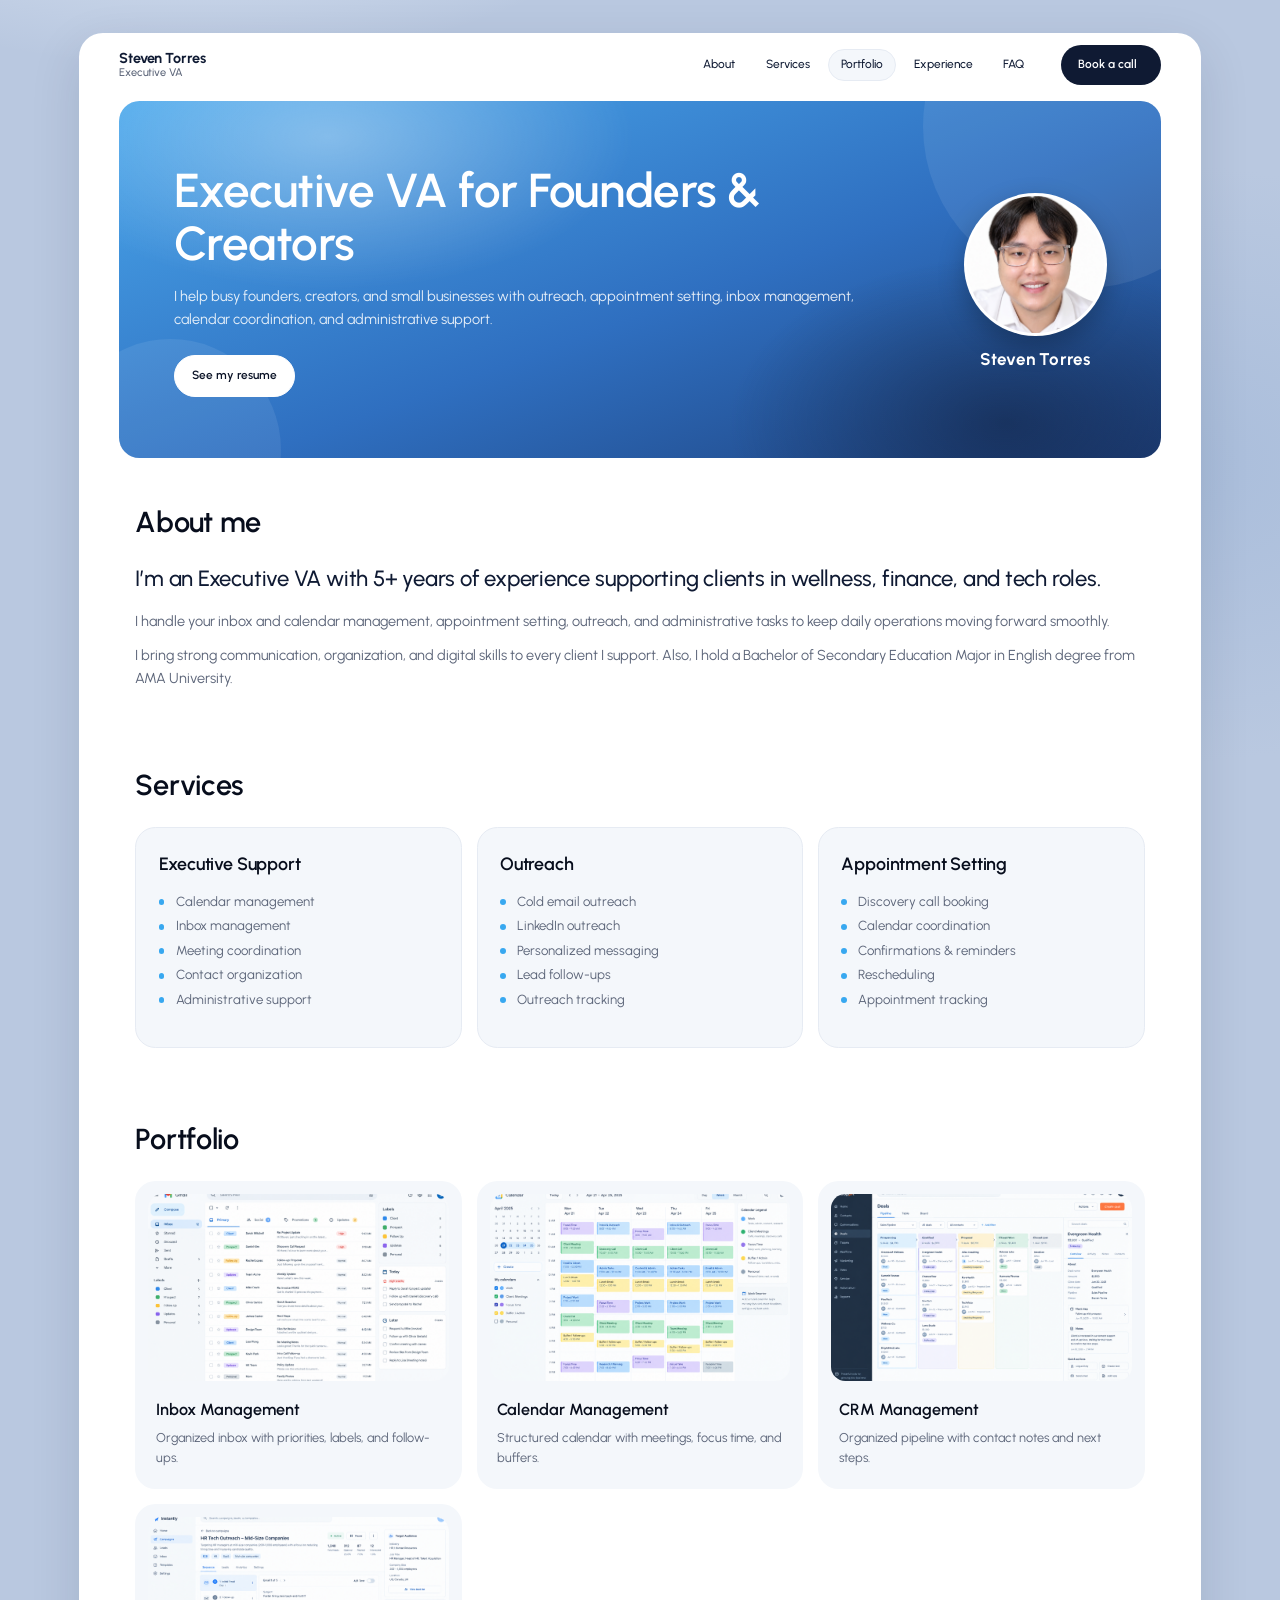
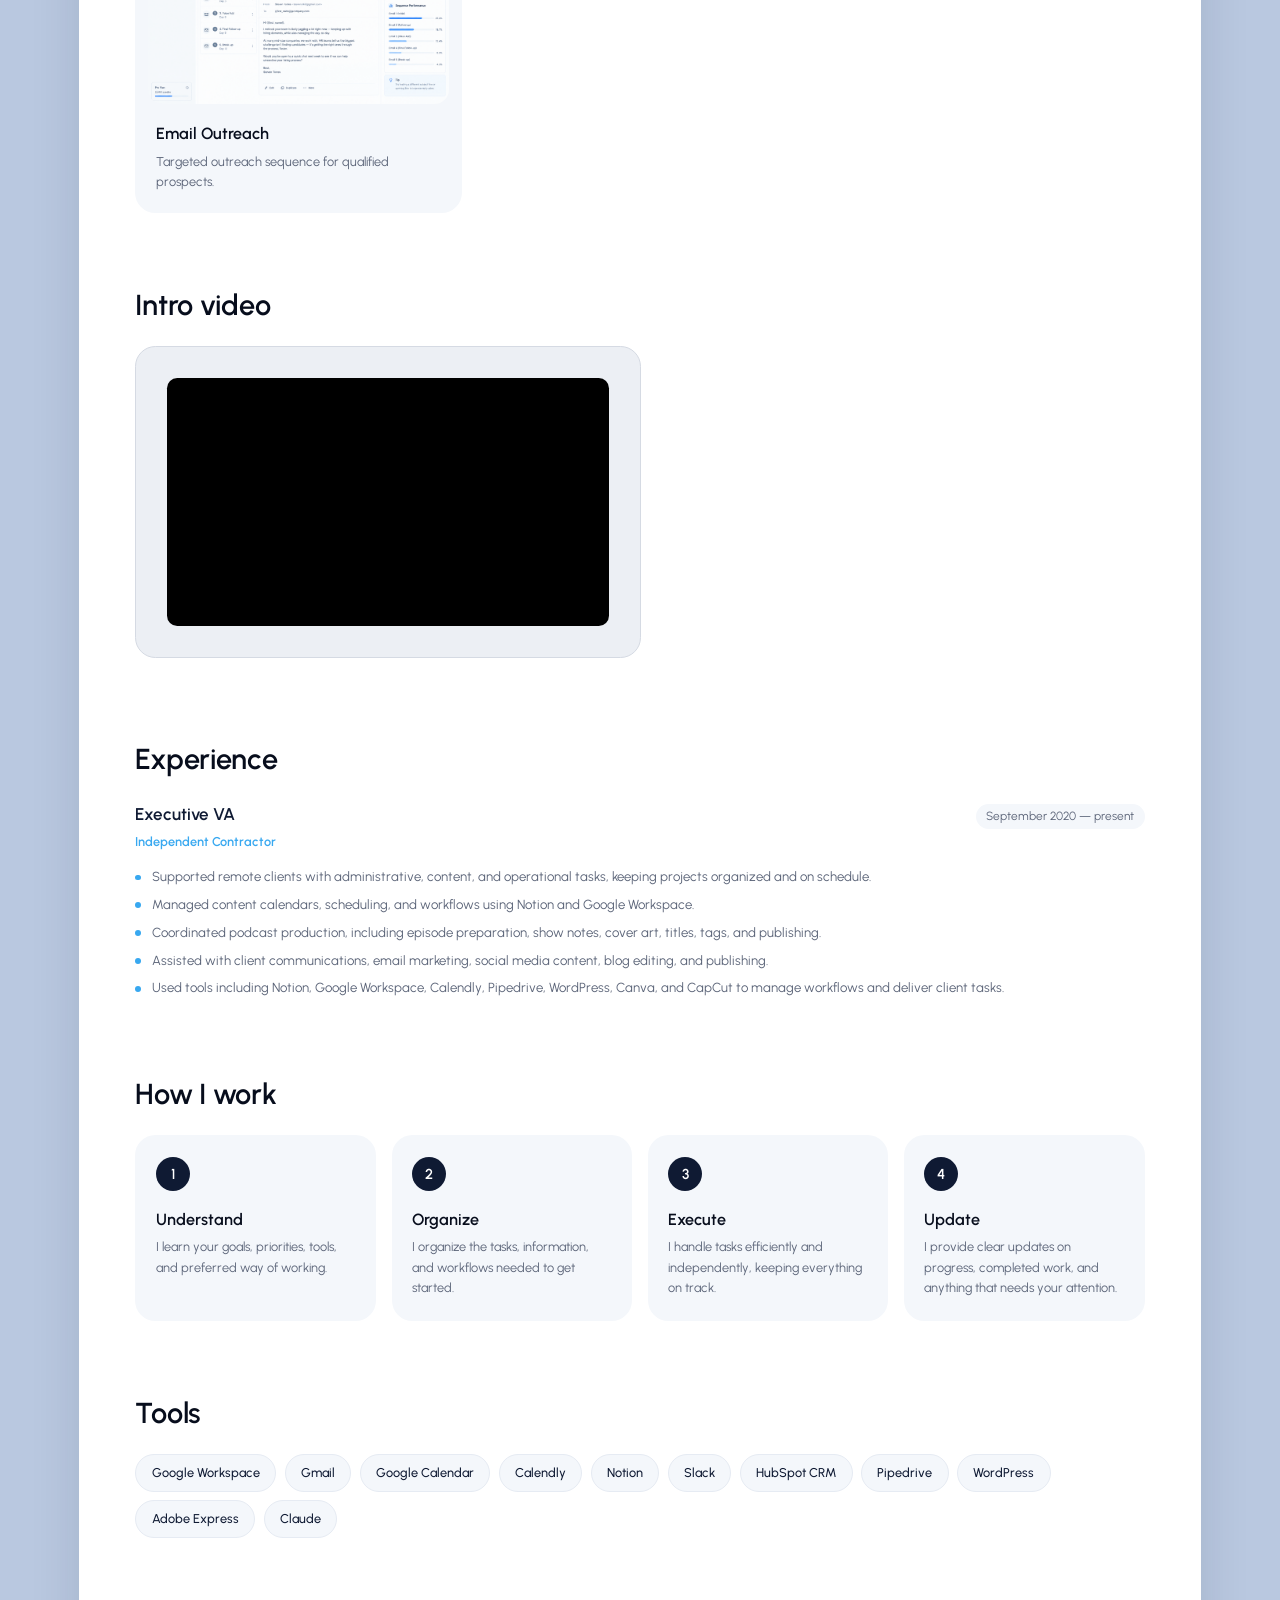
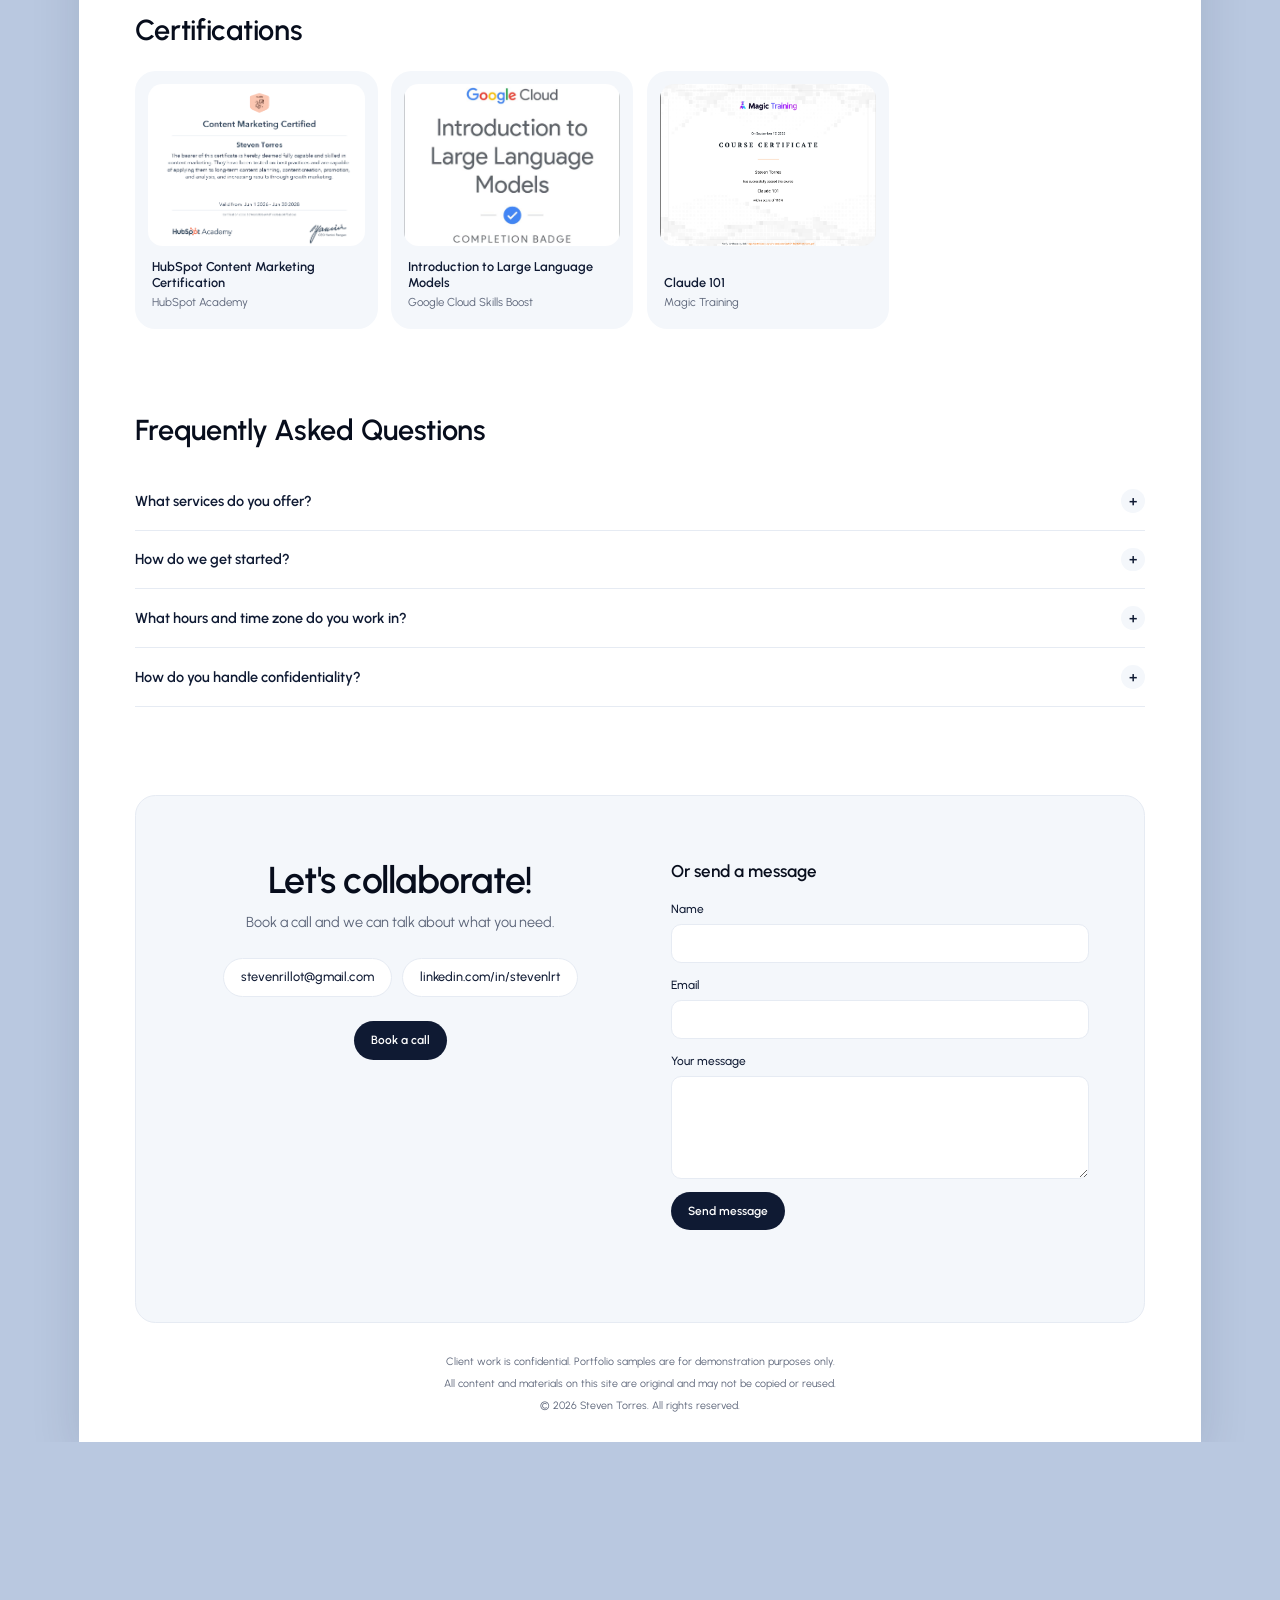
==== commit e4768b17: "Updated copywriting." ====
--- a/index.html
+++ b/index.html
@@ -3,8 +3,30 @@
 <head>
   <meta charset="UTF-8" />
   <meta name="viewport" content="width=device-width, initial-scale=1, viewport-fit=cover" />
-  <title>Steven Torres | Executive VA</title>
-  <meta name="description" content="Steven Torres is a freelance Executive VA managing outreach, appointments, calendars, inboxes, and CRM updates for founders and coaches." />
+  <title>Steven Torres - Executive VA for Founders &amp; Creators</title>
+  <meta name="description" content="I help busy founders, creators, and small businesses with Executive Virtual Assistance" />
+  <meta name="author" content="Steven Torres" />
+  <meta name="theme-color" content="#0f1a33" />
+  <link rel="canonical" href="https://stevenlrt.github.io/" />
+
+  <!-- Favicon -->
+  <link rel="icon" type="image/png" href="favicon.png" />
+  <link rel="apple-touch-icon" href="apple-touch-icon.png" />
+
+  <!-- Open Graph (Facebook, LinkedIn, WhatsApp, Viber, Telegram, iMessage, Reddit, Instagram) -->
+  <meta property="og:type" content="website" />
+  <meta property="og:site_name" content="Steven Torres" />
+  <meta property="og:title" content="Steven Torres - Executive VA for Founders &amp; Creators" />
+  <meta property="og:description" content="I help busy founders, creators, and small businesses with Executive Virtual Assistance" />
+  <meta property="og:url" content="https://stevenlrt.github.io/" />
+  <meta property="og:image" content="https://stevenlrt.github.io/photo.png" />
+  <meta property="og:image:alt" content="Steven Torres, Executive VA for Founders &amp; Creators" />
+
+  <!-- X (Twitter) -->
+  <meta name="twitter:card" content="summary" />
+  <meta name="twitter:title" content="Steven Torres - Executive VA for Founders &amp; Creators" />
+  <meta name="twitter:description" content="I help busy founders, creators, and small businesses with Executive Virtual Assistance" />
+  <meta name="twitter:image" content="https://stevenlrt.github.io/photo.png" />
   <link rel="preconnect" href="https://fonts.googleapis.com" />
   <link rel="preconnect" href="https://fonts.gstatic.com" crossorigin />
   <link href="https://fonts.googleapis.com/css2?family=Urbanist:wght@400;500;600;700&display=swap" rel="stylesheet" />
@@ -50,7 +72,7 @@
 <section id="about" class="split" aria-labelledby="about-heading">
   <div class="split-body">
     <h2 id="about-heading">About me</h2>
-    <p class="lead">I’m an Executive VA with 5+ years of experience supporting founders, creators, and small businesses.</p>
+    <p class="lead">I’m an Executive VA with 5+ years of experience supporting clients in wellness, finance, and tech roles.</p>
     <p>I handle your inbox and calendar management, appointment setting, outreach, and administrative tasks to keep daily operations moving forward smoothly.</p>
     <p>I bring strong communication, organization, and digital skills to every client I support. Also, I hold a Bachelor of Secondary Education Major in English degree from AMA University.</p>
   </div>
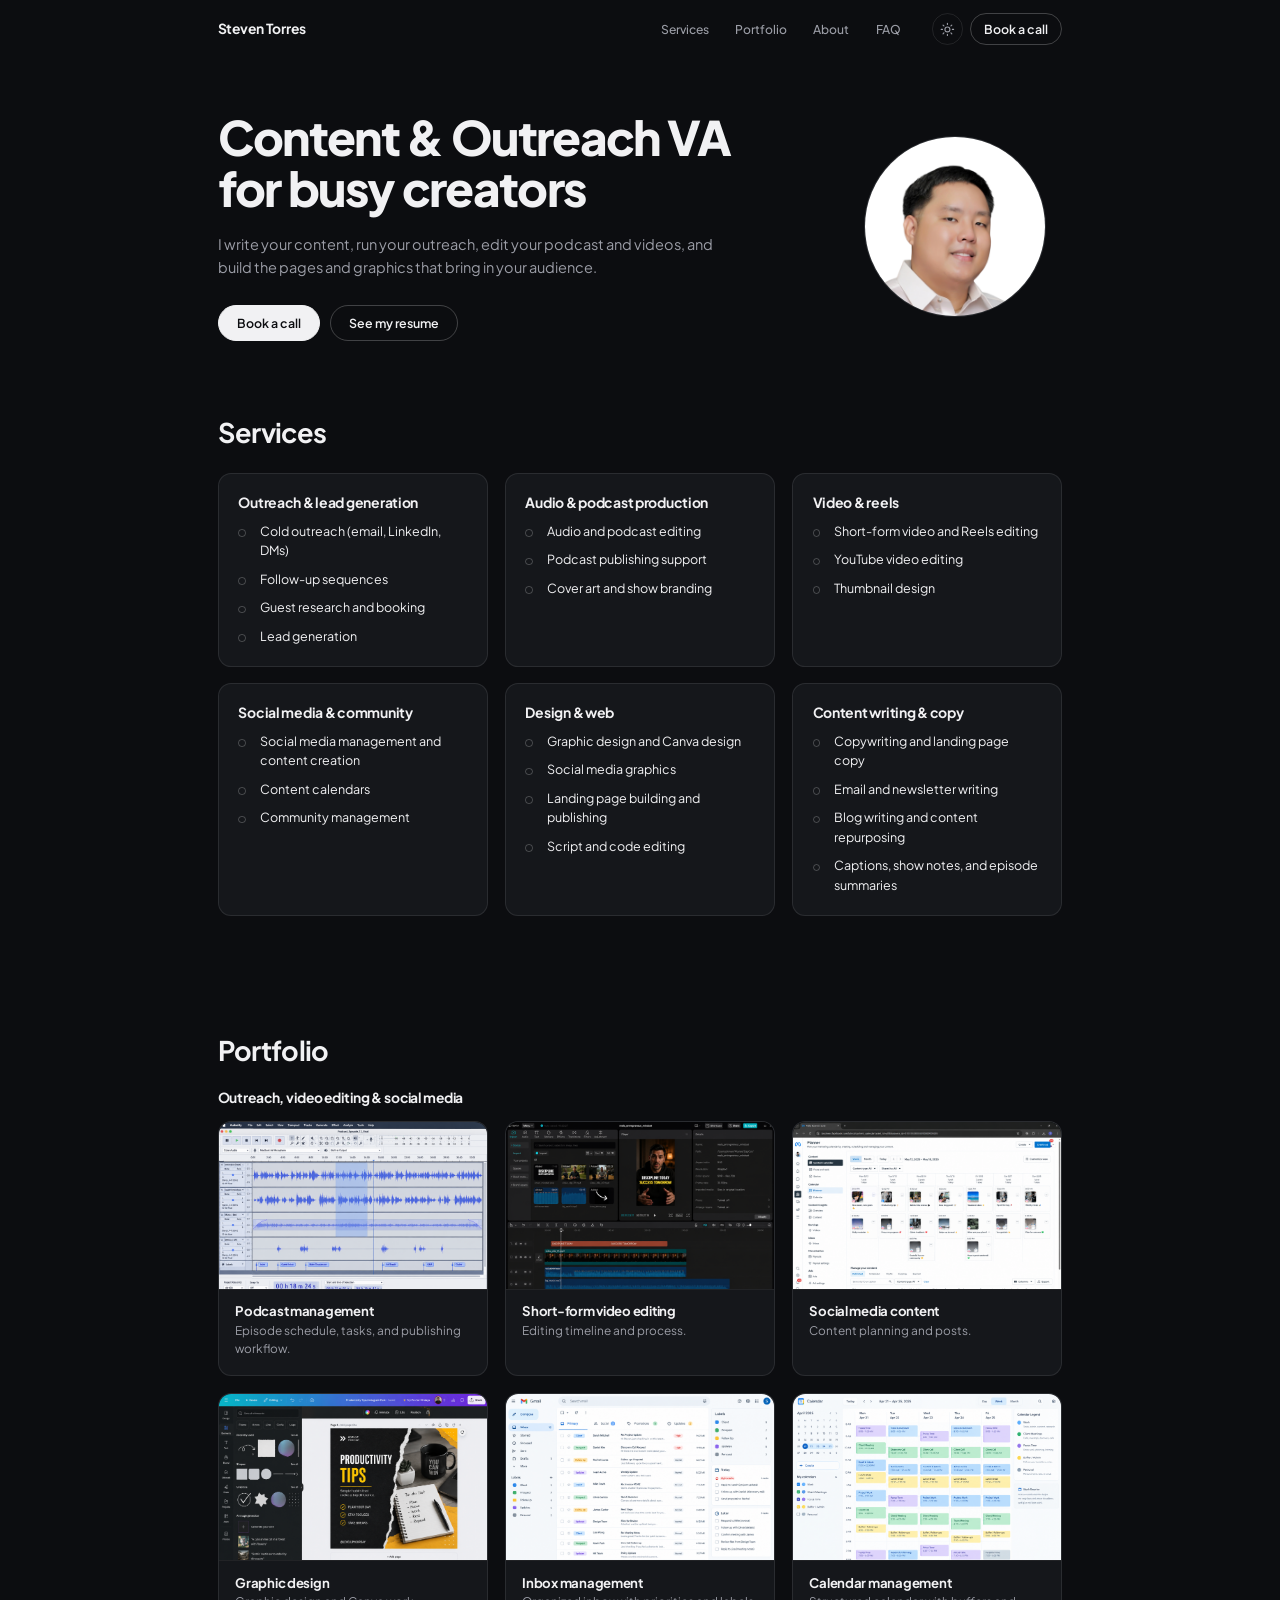
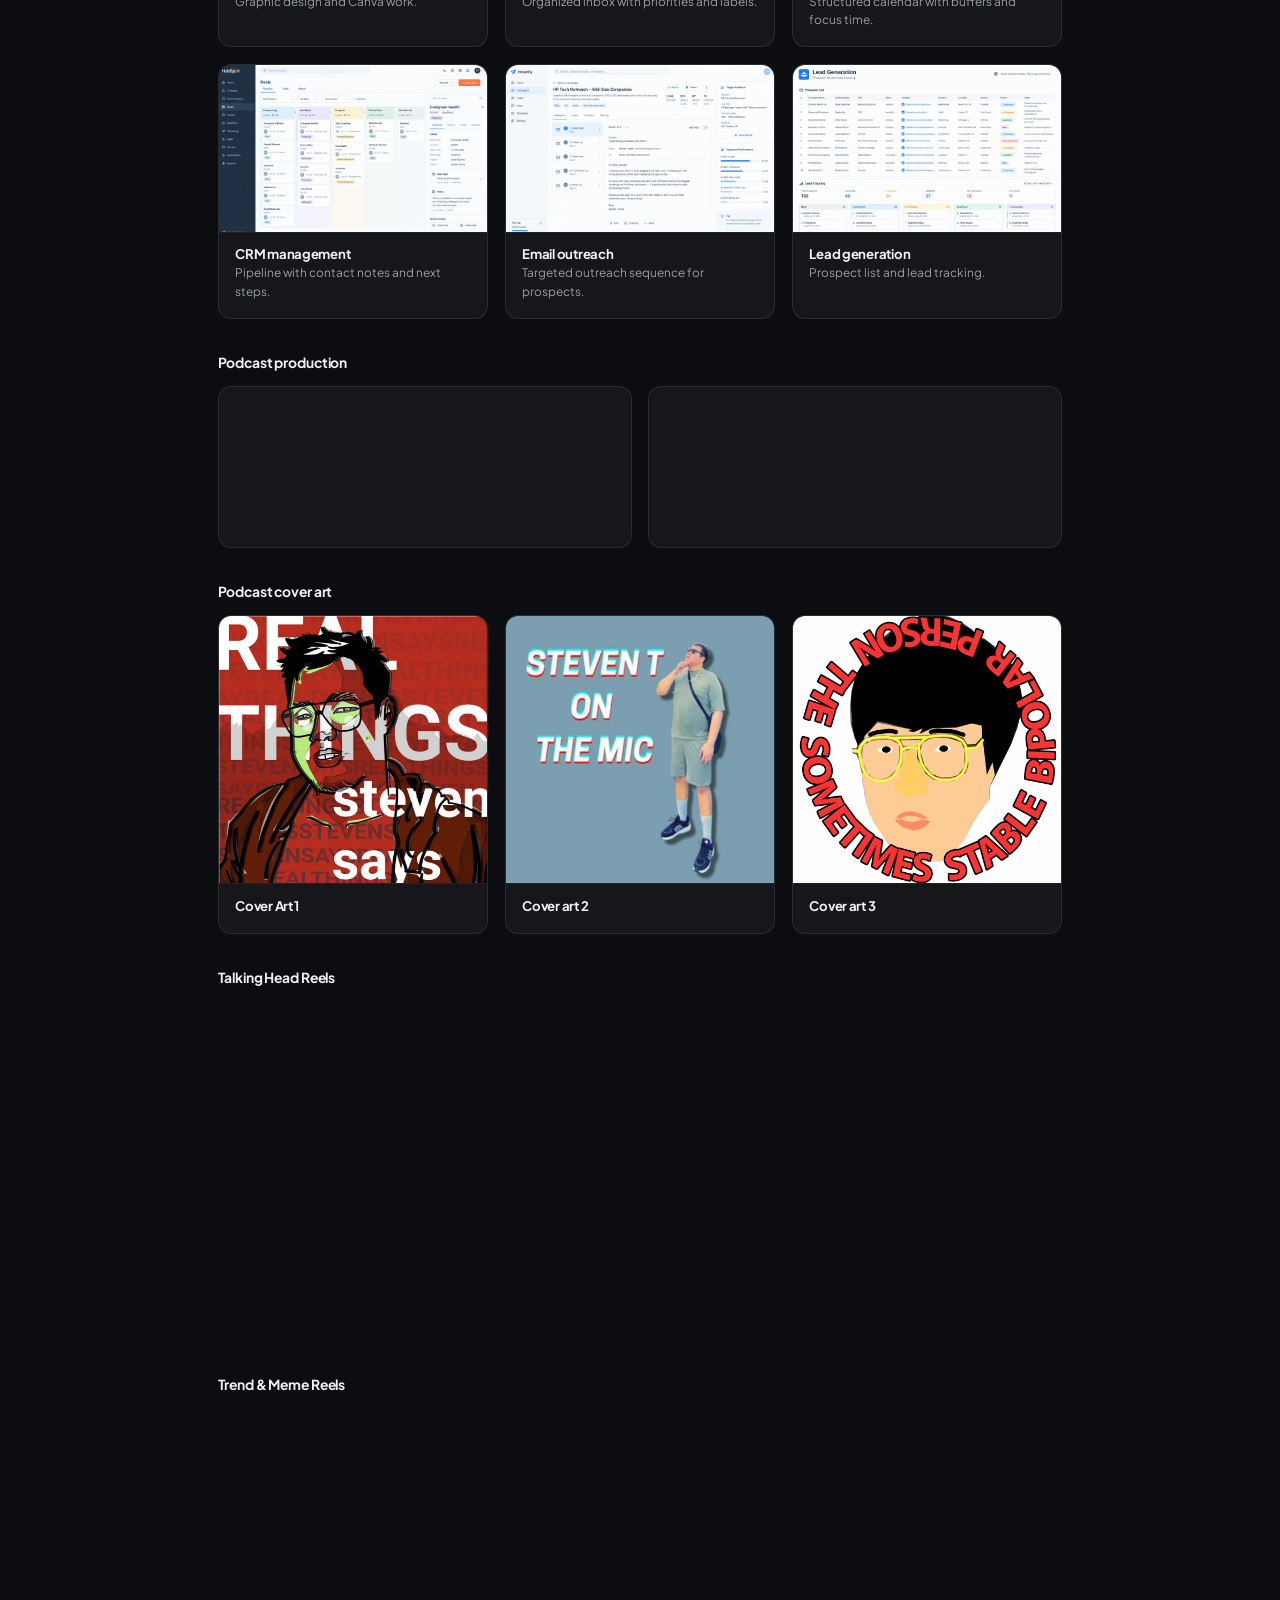
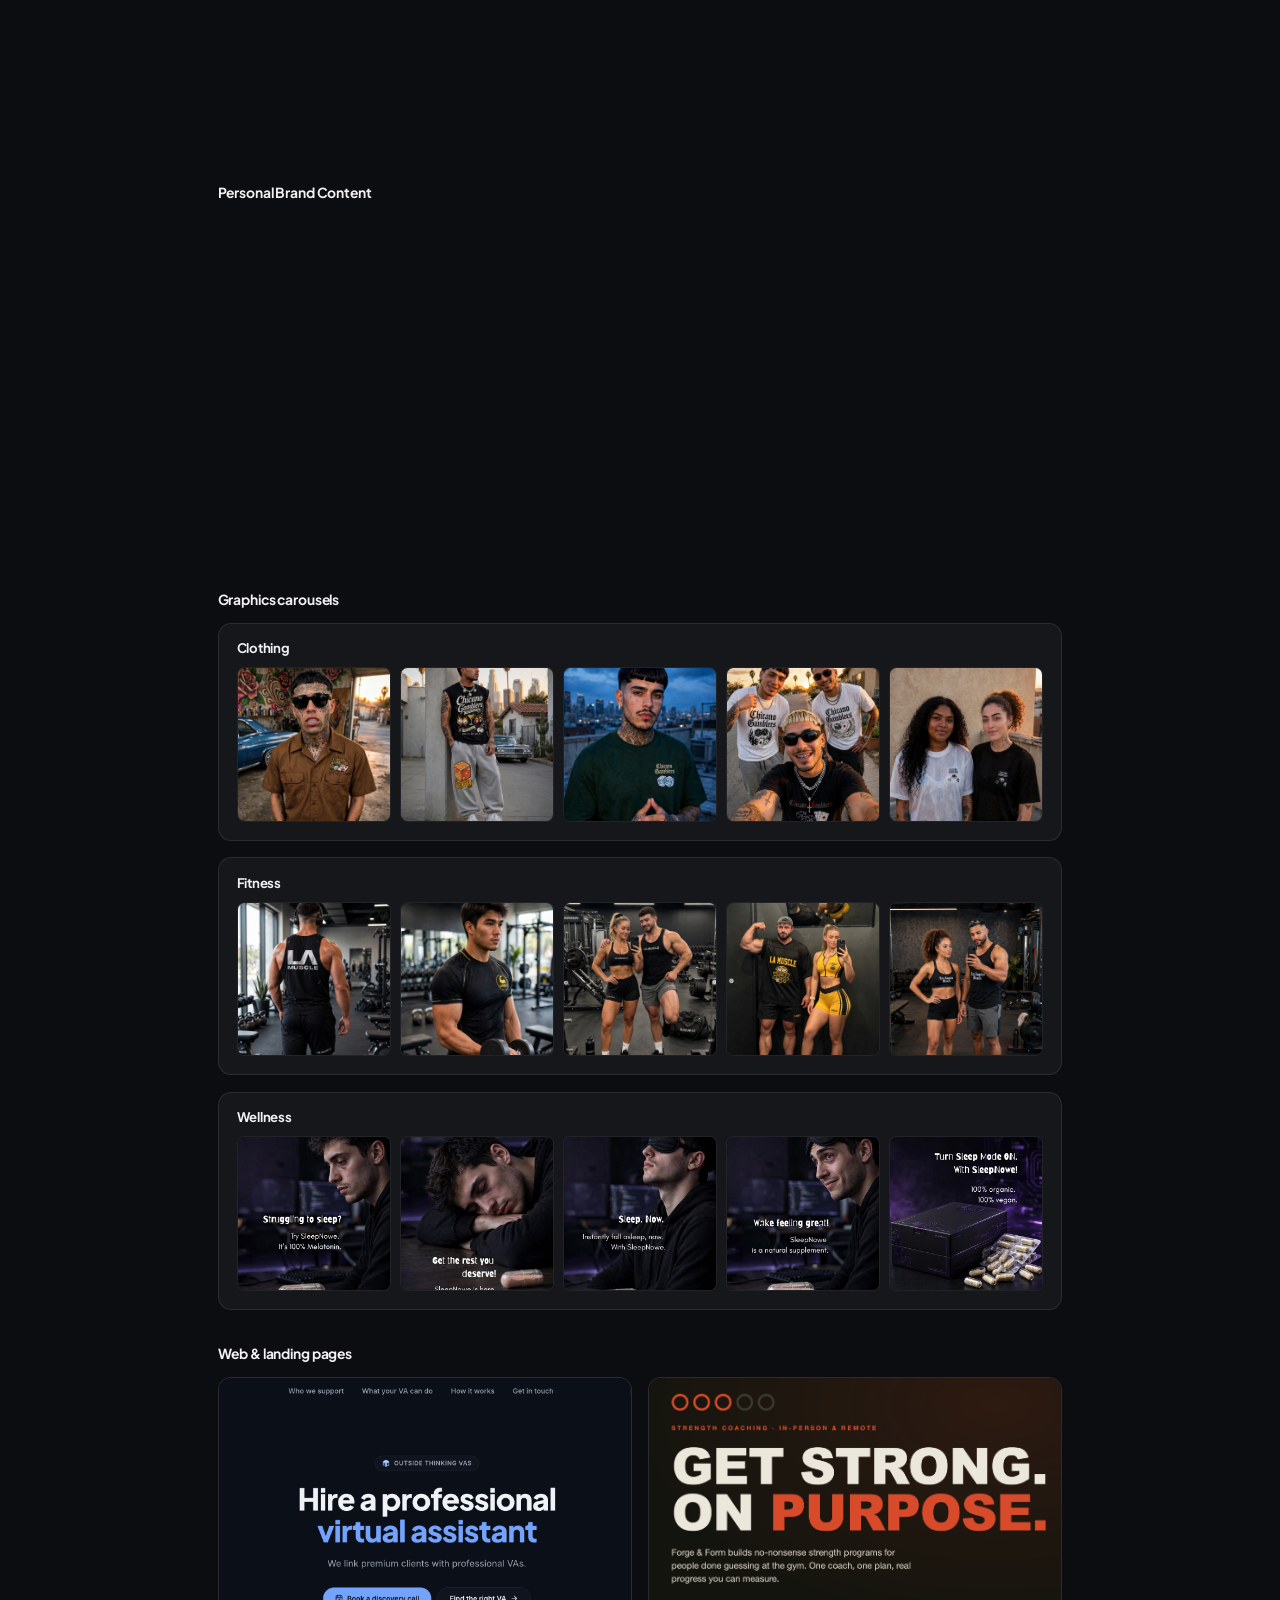
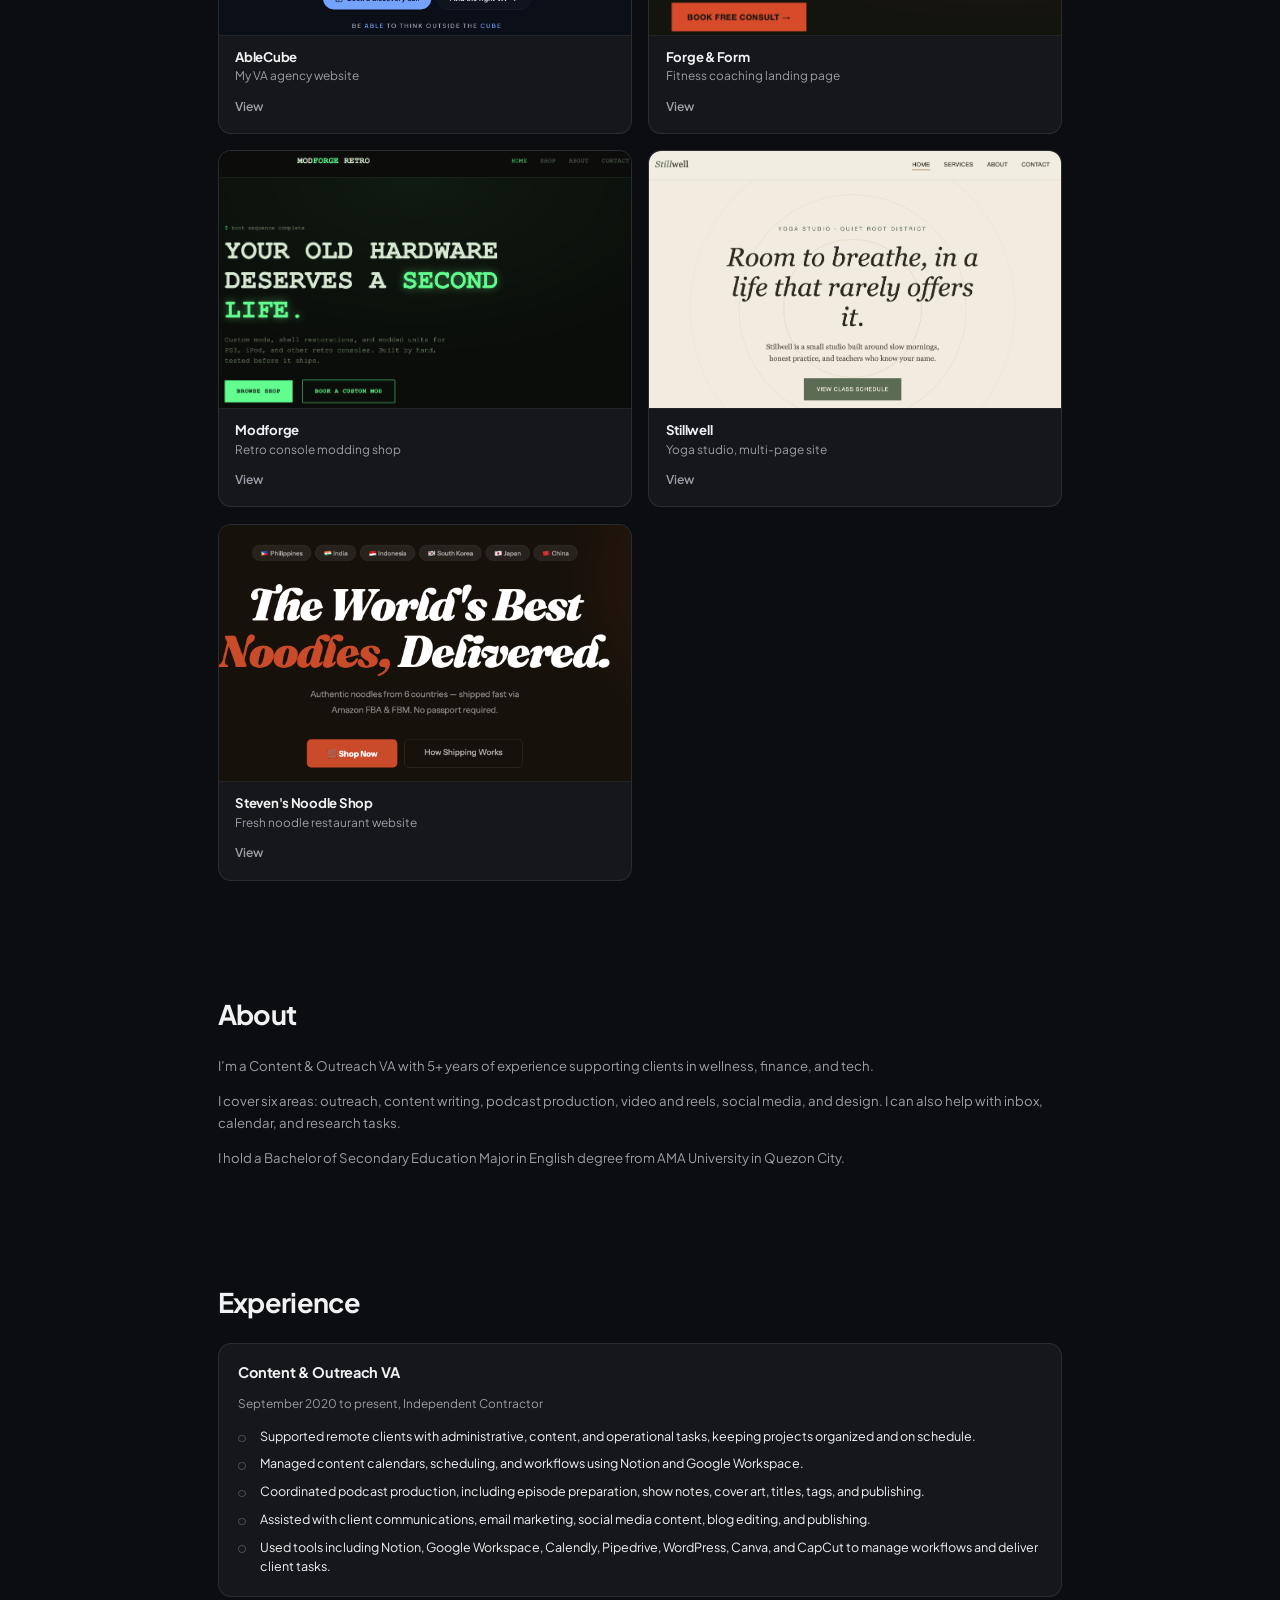
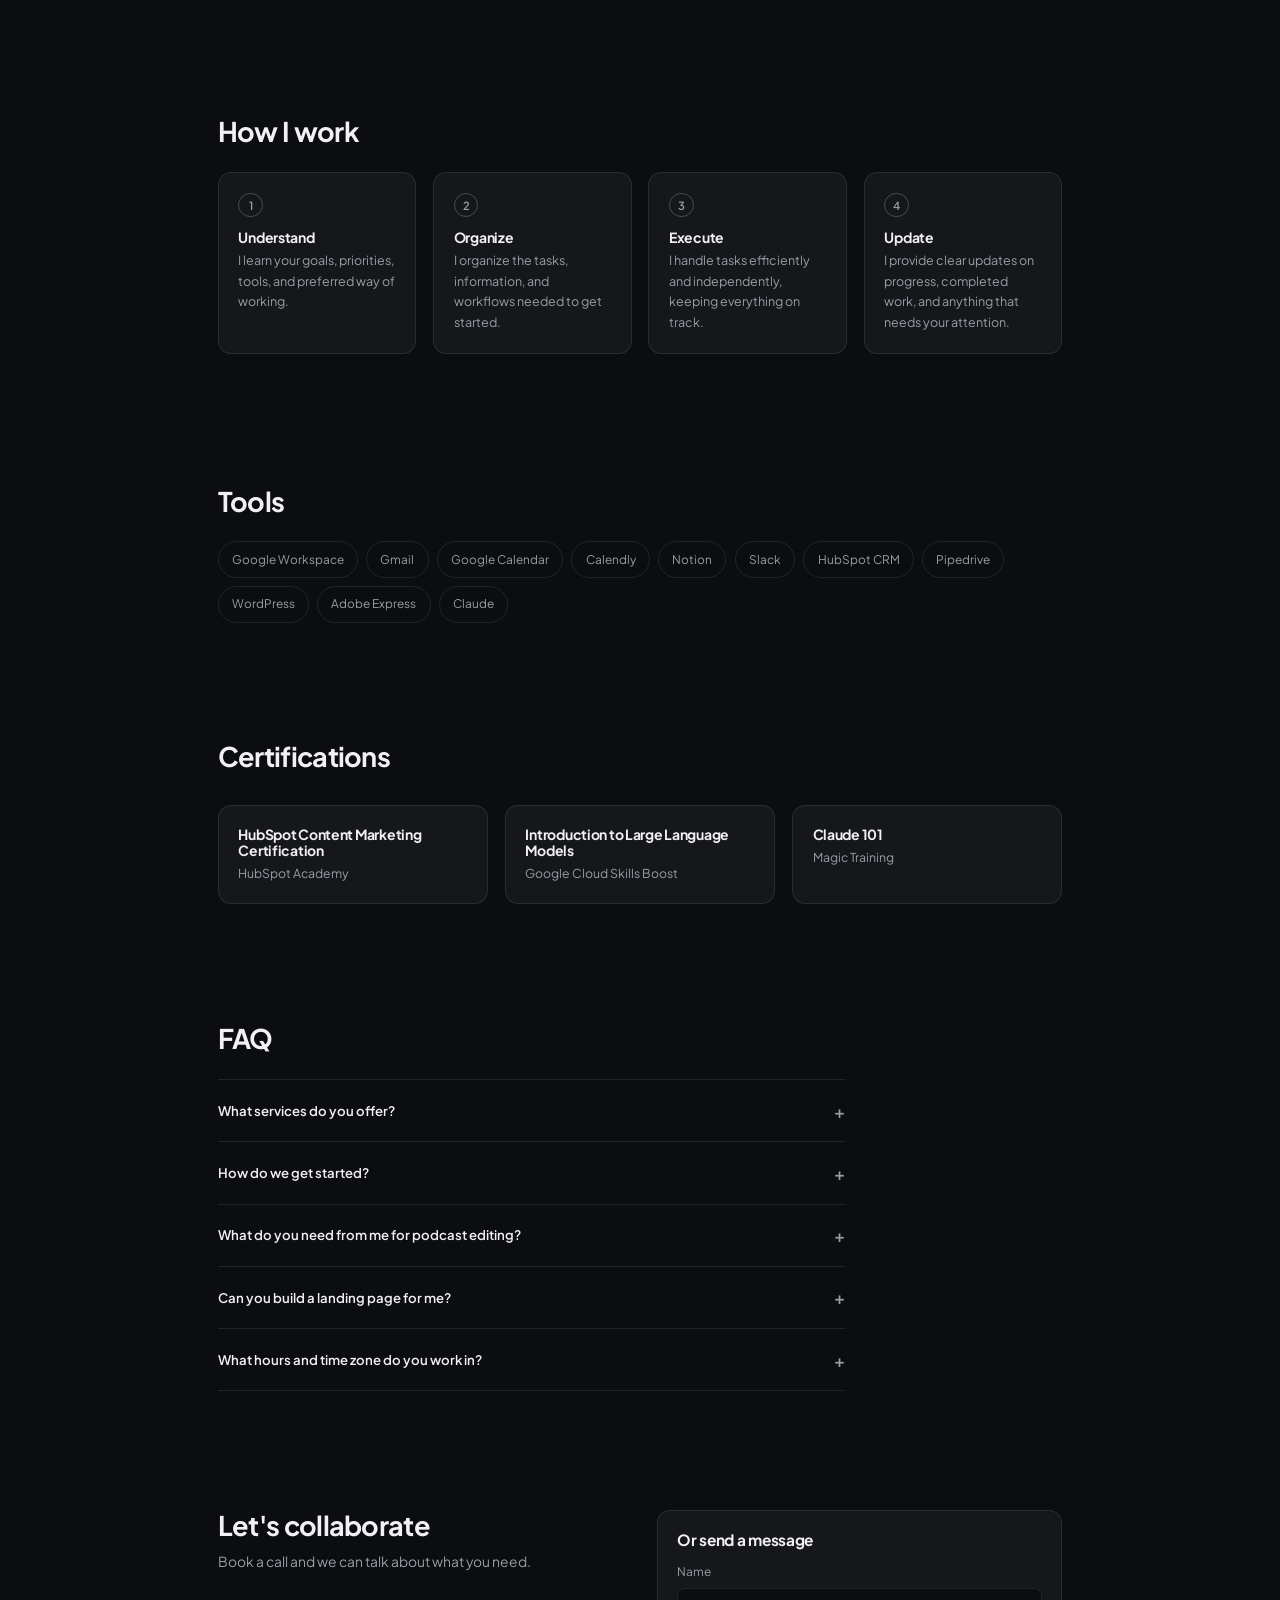
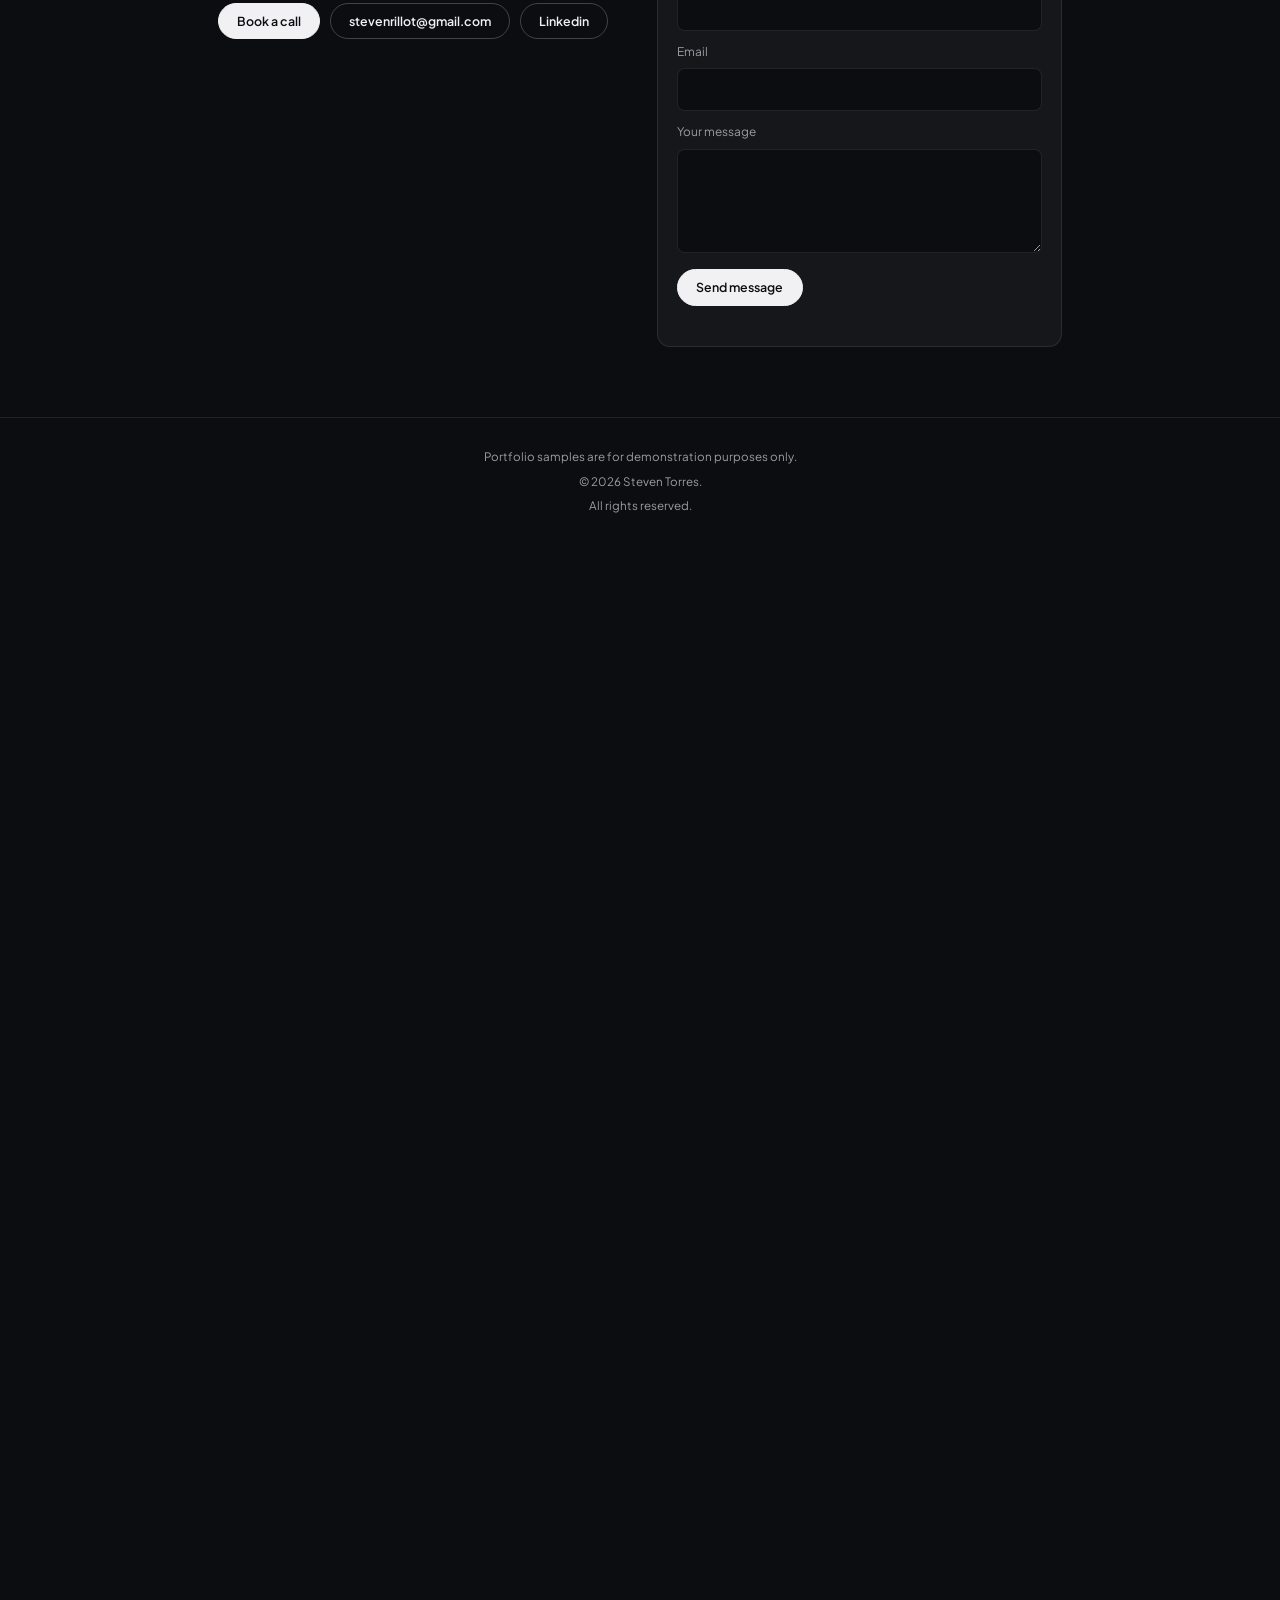
==== commit 85eed1ff: "Initial commit" ====
--- a/index.html
+++ b/index.html
@@ -1,345 +1,50 @@
 <!DOCTYPE html>
-<html lang="en">
-<head>
-  <meta charset="UTF-8" />
-  <meta name="viewport" content="width=device-width, initial-scale=1, viewport-fit=cover" />
-  <title>Steven Torres - Executive VA for Founders &amp; Creators</title>
-  <meta name="description" content="I help busy founders, creators, and small businesses with Executive Virtual Assistance" />
-  <meta name="author" content="Steven Torres" />
-  <meta name="theme-color" content="#0f1a33" />
-  <link rel="canonical" href="https://stevenlrt.github.io/" />
-
-  <!-- Favicon -->
-  <link rel="icon" type="image/png" href="favicon.png" />
-  <link rel="apple-touch-icon" href="apple-touch-icon.png" />
-
-  <!-- Open Graph (Facebook, LinkedIn, WhatsApp, Viber, Telegram, iMessage, Reddit, Instagram) -->
-  <meta property="og:type" content="website" />
-  <meta property="og:site_name" content="Steven Torres" />
-  <meta property="og:title" content="Steven Torres - Executive VA for Founders &amp; Creators" />
-  <meta property="og:description" content="I help busy founders, creators, and small businesses with Executive Virtual Assistance" />
-  <meta property="og:url" content="https://stevenlrt.github.io/" />
-  <meta property="og:image" content="https://stevenlrt.github.io/photo.png" />
-  <meta property="og:image:alt" content="Steven Torres, Executive VA for Founders &amp; Creators" />
-
-  <!-- X (Twitter) -->
-  <meta name="twitter:card" content="summary" />
-  <meta name="twitter:title" content="Steven Torres - Executive VA for Founders &amp; Creators" />
-  <meta name="twitter:description" content="I help busy founders, creators, and small businesses with Executive Virtual Assistance" />
-  <meta name="twitter:image" content="https://stevenlrt.github.io/photo.png" />
-  <link rel="preconnect" href="https://fonts.googleapis.com" />
-  <link rel="preconnect" href="https://fonts.gstatic.com" crossorigin />
-  <link href="https://fonts.googleapis.com/css2?family=Urbanist:wght@400;500;600;700&display=swap" rel="stylesheet" />
-  <link rel="stylesheet" href="styles.css" />
-</head>
-<body>
-<div class="sheet">
-
-<!-- NAV -->
-<header class="nav">
-  <a href="#hero" class="nav-logo"><span class="nav-name">Steven Torres</span><span class="nav-role">Executive VA</span></a>
-  <nav aria-label="Main navigation">
-    <ul class="nav-links">
-      <li><a href="#about" class="is-active">About</a></li>
-      <li><a href="#services">Services</a></li>
-      <li><a href="#work-samples">Portfolio</a></li>
-      <li><a href="#experience">Experience</a></li>
-      <li><a href="#faq">FAQ</a></li>
-    </ul>
-  </nav>
-  <a href="https://calendly.com/stevenrillot" target="_blank" rel="noopener noreferrer" class="pill-btn">Book a call<span aria-hidden="true"></span></a>
-</header>
-
-<main>
-<!-- HERO -->
-<section id="hero" class="hero" aria-labelledby="hero-heading">
-  <div class="hero-card">
-    <div class="hero-id">
-      <img src="photo.png" alt="Photo of Steven Torres" class="hero-photo" />
-      <span class="hero-name">Steven Torres</span>
-    </div>
-    <div class="hero-text">
-    <h1 id="hero-heading">Executive VA for Founders & Creators</h1>
-    <p class="subline">I help busy founders, creators, and small businesses with outreach, appointment setting, inbox management, calendar coordination, and administrative support.</p>
-    <div class="hero-actions">
-      <a href="#" id="resume-link-hero" class="pill-btn pill-btn-outline" target="_blank" rel="noopener noreferrer">See my resume</a>
-    </div>
-    </div>
-  </div>
-</section>
-
-<!-- ABOUT -->
-<section id="about" class="split" aria-labelledby="about-heading">
-  <div class="split-body">
-    <h2 id="about-heading">About me</h2>
-    <p class="lead">I’m an Executive VA with 5+ years of experience supporting clients in wellness, finance, and tech roles.</p>
-    <p>I handle your inbox and calendar management, appointment setting, outreach, and administrative tasks to keep daily operations moving forward smoothly.</p>
-    <p>I bring strong communication, organization, and digital skills to every client I support. Also, I hold a Bachelor of Secondary Education Major in English degree from AMA University.</p>
-  </div>
-</section>
-
-<!-- SERVICES -->
-<section id="services" class="block" aria-labelledby="services-heading">
-  <div class="block-head">
-    <h2 id="services-heading">Services</h2>
-  </div>
-  <div class="cards cards-3">
-    <article class="card card-dark reveal">
-      <h3>Executive Support</h3>
-      <ul class="dot-list">
-        <li>Calendar management</li>
-        <li>Inbox management</li>
-        <li>Meeting coordination</li>
-        <li>Contact organization</li>
-        <li>Administrative support</li>
-      </ul>
-    </article>
-    <article class="card card-dark reveal">
-      <h3>Outreach</h3>
-      <ul class="dot-list">
-        <li>Cold email outreach</li>
-        <li>LinkedIn outreach</li>
-        <li>Personalized messaging</li>
-        <li>Lead follow-ups</li>
-        <li>Outreach tracking</li>
-      </ul>
-    </article>
-    <article class="card card-dark reveal">
-      <h3>Appointment Setting</h3>
-      <ul class="dot-list">
-        <li>Discovery call booking</li>
-        <li>Calendar coordination</li>
-        <li>Confirmations &amp; reminders</li>
-        <li>Rescheduling</li>
-        <li>Appointment tracking</li>
-      </ul>
-    </article>
-  </div>
-</section>
-
-<!-- WORK SAMPLES -->
-<section id="work-samples" class="block" aria-labelledby="samples-heading">
-  <div class="block-head">
-    <h2 id="samples-heading">Portfolio</h2>
-  </div>
-  <div class="cards cards-2">
-    <article class="sample reveal">
-      <div class="shot-frame">
-        <img src="sample-1.png" alt="" loading="lazy" onload="this.parentElement.classList.add('has-image')" onerror="this.style.display='none'" />
-        <span class="shot-label">Screenshot placeholder</span>
-        <span class="shot-file">sample-1.png</span>
-      </div>
-      <h3>Inbox Management</h3>
-      <p>Organized inbox with priorities, labels, and follow-ups.</p>
-    </article>
-    <article class="sample reveal">
-      <div class="shot-frame">
-        <img src="sample-2.png" alt="" loading="lazy" onload="this.parentElement.classList.add('has-image')" onerror="this.style.display='none'" />
-        <span class="shot-label">Screenshot placeholder</span>
-        <span class="shot-file">sample-2.png</span>
-      </div>
-      <h3>Calendar Management</h3>
-      <p>Structured calendar with meetings, focus time, and buffers.</p>
-    </article>
-    <article class="sample reveal">
-      <div class="shot-frame">
-        <img src="sample-3.png" alt="" loading="lazy" onload="this.parentElement.classList.add('has-image')" onerror="this.style.display='none'" />
-        <span class="shot-label">Screenshot placeholder</span>
-        <span class="shot-file">sample-3.png</span>
-      </div>
-      <h3>CRM Management</h3>
-      <p>Organized pipeline with contact notes and next steps.</p>
-    </article>
-    <article class="sample reveal">
-      <div class="shot-frame">
-        <img src="sample-4.png" alt="" loading="lazy" onload="this.parentElement.classList.add('has-image')" onerror="this.style.display='none'" />
-        <span class="shot-label">Screenshot placeholder</span>
-        <span class="shot-file">sample-4.png</span>
-      </div>
-      <h3>Email Outreach</h3>
-      <p>Targeted outreach sequence for qualified prospects.</p>
-    </article>
-  </div>
-</section>
-
-<!-- INTRO VIDEO -->
-<section id="voice-demo" class="block" aria-labelledby="voice-heading">
-  <div class="block-head">
-    <h2 id="voice-heading">Intro video</h2>
-  </div>
-  <style>
-    .yt-card { width: fit-content; max-width: 100%; background: #eceff4; border: 1px solid #d5dae3; border-radius: 24px; padding: 36px; box-sizing: border-box; }
-    .yt-frame { position: relative; width: 520px; max-width: 100%; margin-inline: 0; aspect-ratio: 16 / 9; border-radius: 12px; overflow: hidden; background: #000; }
-    .yt-frame iframe { position: absolute; top: 0; left: 0; width: 100%; height: 100%; border: 0; display: block; }
-  </style>
-  <div class="yt-card">
-    <div class="yt-frame">
-      <iframe
-        src="https://www.youtube.com/embed/TGqg9kjQZW4?rel=0"
-        title="Intro video: Steven Torres, Executive VA"
-        allow="accelerometer; autoplay; clipboard-write; encrypted-media; gyroscope; picture-in-picture; web-share"
-        referrerpolicy="strict-origin-when-cross-origin"
-        allowfullscreen></iframe>
-    </div>
-  </div>
-</section>
-
-<!-- EXPERIENCE -->
-<section id="experience" class="split" aria-labelledby="exp-heading">
-  <div class="split-body">
-    <h2 id="exp-heading">Experience</h2>
-    <div class="exp-item">
-      <div class="exp-meta">
-        <span class="exp-role">Executive VA</span>
-        <span class="exp-period">September 2020 — present</span>
-      </div>
-      <p class="exp-org">Independent Contractor</p>
-      <ul class="dot-list">
-        <li>Supported remote clients with administrative, content, and operational tasks, keeping projects organized and on schedule.</li>
-        <li>Managed content calendars, scheduling, and workflows using Notion and Google Workspace.</li>
-        <li>Coordinated podcast production, including episode preparation, show notes, cover art, titles, tags, and publishing.</li>
-        <li>Assisted with client communications, email marketing, social media content, blog editing, and publishing.</li>
-        <li>Used tools including Notion, Google Workspace, Calendly, Pipedrive, WordPress, Canva, and CapCut to manage workflows and deliver client tasks.</li>
-      </ul>
-    </div>
-  </div>
-</section>
-
-<!-- HOW I WORK -->
-<section id="how-i-work" class="block" aria-labelledby="process-heading">
-  <div class="block-head">
-    <h2 id="process-heading">How I work</h2>
-  </div>
-  <div class="steps">
-    <div class="step reveal"><span class="step-num">1</span><h3>Understand</h3><p>I learn your goals, priorities, tools, and preferred way of working.</p></div>
-    <div class="step reveal"><span class="step-num">2</span><h3>Organize</h3><p>I organize the tasks, information, and workflows needed to get started.</p></div>
-    <div class="step reveal"><span class="step-num">3</span><h3>Execute</h3><p>I handle tasks efficiently and independently, keeping everything on track.</p></div>
-    <div class="step reveal"><span class="step-num">4</span><h3>Update</h3><p>I provide clear updates on progress, completed work, and anything that needs your attention.</p></div>
-  </div>
-</section>
-
-<!-- TOOLS -->
-<section id="tools" class="block" aria-labelledby="tools-heading">
-  <div class="block-head">
-    <h2 id="tools-heading">Tools</h2>
-  </div>
-  <div class="chips">
-    <span class="chip">Google Workspace</span>
-    <span class="chip">Gmail</span>
-    <span class="chip">Google Calendar</span>
-    <span class="chip">Calendly</span>
-    <span class="chip">Notion</span>
-    <span class="chip">Slack</span>
-    <span class="chip">HubSpot CRM</span>
-    <span class="chip">Pipedrive</span>
-    <span class="chip">WordPress</span>
-    <span class="chip">Adobe Express</span>
-    <span class="chip">Claude</span>
-  </div>
-</section>
-
-<!-- CREDENTIALS -->
-<section id="credentials" class="block" aria-labelledby="cred-heading">
-  <div class="block-head">
-    <h2 id="cred-heading">Certifications</h2>
-  </div>
-  <div class="cert-grid">
-    <article class="cert-card reveal">
-      <div class="cert-img-wrap" id="cw-2">
-        <img src="cert-2.png" alt="HubSpot Content Marketing Certification" loading="lazy" onload="document.getElementById('cw-2').classList.add('has-image')" onerror="this.style.display='none'" />
-        <div class="cert-placeholder-label"><span class="cert-emoji">🧠</span><span>cert-2.png</span></div>
-      </div>
-      <strong>HubSpot Content Marketing Certification</strong>
-      <span>HubSpot Academy</span>
-    </article>
-    <article class="cert-card reveal">
-      <div class="cert-img-wrap" id="cw-3">
-        <img src="cert-3.png" alt="Introduction to Large Language Models" loading="lazy" onload="document.getElementById('cw-3').classList.add('has-image')" onerror="this.style.display='none'" />
-        <div class="cert-placeholder-label"><span class="cert-emoji">✨</span><span>cert-3.png</span></div>
-      </div>
-      <strong>Introduction to Large Language Models</strong>
-      <span>Google Cloud Skills Boost</span>
-    </article>
-    <article class="cert-card reveal">
-      <div class="cert-img-wrap" id="cw-4">
-        <img src="cert-4.png" alt="Claude 101" loading="lazy" onload="document.getElementById('cw-4').classList.add('has-image')" onerror="this.style.display='none'" />
-        <div class="cert-placeholder-label"><span class="cert-emoji">🎓</span><span>cert-4.png</span></div>
-      </div>
-      <strong>Claude 101</strong>
-      <span>Magic Training</span>
-    </article>
-  </div>
-</section>
-
-<!-- FAQ -->
-<section id="faq" class="split" aria-labelledby="faq-heading">
-  <div class="split-body">
-    <h2 id="faq-heading">Frequently Asked Questions</h2>
-    <div class="faq-list">
-      <div class="faq-item">
-        <button class="faq-btn" aria-expanded="false"><span>What services do you offer?</span><span class="faq-icon" aria-hidden="true">+</span></button>
-        <div class="faq-body"><p>I provide Executive VA support including calendar and inbox management, scheduling, appointment coordination, research, data entry, and daily admin tasks. I also support outreach and appointment setting when you need help bringing in new opportunities.</p></div>
-      </div>
-      <div class="faq-item">
-        <button class="faq-btn" aria-expanded="false"><span>How do we get started?</span><span class="faq-icon" aria-hidden="true">+</span></button>
-        <div class="faq-body"><p>Book a quick call and tell me what you need help with. We’ll discuss your priorities, and I’ll follow up with a simple plan within 48 hours.</p></div>
-      </div>
-      <div class="faq-item">
-        <button class="faq-btn" aria-expanded="false"><span>What hours and time zone do you work in?</span><span class="faq-icon" aria-hidden="true">+</span></button>
-        <div class="faq-body"><p>I’m based in the Philippines and work night hours to overlap with clients in the US, Canada, and UK.</p></div>
-      </div>
-      <div class="faq-item">
-        <button class="faq-btn" aria-expanded="false"><span>How do you handle confidentiality?</span><span class="faq-icon" aria-hidden="true">+</span></button>
-        <div class="faq-body"><p>I treat client information and work as confidential. Portfolio samples demonstrate my skills and process without revealing private or proprietary information.</p></div>
-      </div>
-    </div>
-  </div>
-</section>
-
-<!-- CONTACT -->
-<section id="contact" class="contact" aria-labelledby="contact-heading">
-<div class="contact-info">
-  <h2 id="contact-heading">Let's collaborate!</h2>
-  <p class="contact-lead">Book a call and we can talk about what you need.</p>
-  <div class="contact-links">
-    <a href="mailto:stevenrillot@gmail.com" class="contact-link" aria-label="Email Steven Torres">stevenrillot@gmail.com</a>
-    <a href="https://linkedin.com/in/stevenlrt" target="_blank" rel="noopener noreferrer" class="contact-link" aria-label="Steven Torres on LinkedIn">linkedin.com/in/stevenlrt</a>
-  </div>
-  <div class="btn-row">
-    <a href="https://calendly.com/stevenrillot" target="_blank" rel="noopener noreferrer" class="pill-btn pill-btn-light" aria-label="Book a call with Steven Torres">Book a call</a>
-  </div>
-
+<html lang="en"><head>
+<meta charset="utf-8"><meta name="viewport" content="width=device-width, initial-scale=1, viewport-fit=cover">
+<title>Steven Torres - Content &amp; Outreach VA for Creators</title>
+<meta name="description" content="Content writing, outreach, podcast and video editing, social media, and design for busy creators."><meta name="author" content="Steven Torres"><meta name="theme-color" content="#0e0f12">
+<link rel="canonical" href="https://stevenlrt.github.io/">
+<link rel="icon" type="image/png" href="favicon.png"><link rel="apple-touch-icon" href="apple-touch-icon.png">
+<meta property="og:type" content="website"><meta property="og:site_name" content="Steven Torres"><meta property="og:title" content="Steven Torres - Content &amp; Outreach VA for Creators"><meta property="og:description" content="Content writing, outreach, podcast and video editing, social media, and design for busy creators."><meta property="og:url" content="https://stevenlrt.github.io/"><meta property="og:image" content="https://stevenlrt.github.io/hero.png"><meta property="og:image:alt" content="Steven Torres, Content &amp; Outreach VA">
+<meta name="twitter:card" content="summary"><meta name="twitter:title" content="Steven Torres - Content &amp; Outreach VA for Creators"><meta name="twitter:description" content="Content writing, outreach, podcast and video editing, social media, and design for busy creators."><meta name="twitter:image" content="https://stevenlrt.github.io/hero.png">
+<link rel="preconnect" href="https://fonts.googleapis.com"><link rel="preconnect" href="https://fonts.gstatic.com" crossorigin>
+<link href="https://fonts.googleapis.com/css2?family=Plus+Jakarta+Sans:wght@400;500;600;700;800&display=swap" rel="stylesheet">
+<link rel="stylesheet" href="styles.css">
+<script>(function(){var t="dark";try{t=localStorage.getItem("theme")||"dark"}catch(e){}document.documentElement.setAttribute("data-theme",t==="light"?"light":"dark")})();</script>
+</head><body>
+<a class="skip-link" href="#main">Skip to content</a>
+<header class="site-header"><div class="header-inner">
+<a class="brand" href="#top">Steven Torres</a>
+<nav class="nav" aria-label="Main"><a href="#services">Services</a><a href="#work">Portfolio</a><a href="#about">About</a><a href="#faq">FAQ</a></nav>
+<div class="header-actions"><button class="icon-btn" id="theme-toggle" type="button" aria-label="Switch to light mode"><svg class="icon icon-moon" viewBox="0 0 24 24" aria-hidden="true"><path d="M21 12.8A9 9 0 1 1 11.2 3a7 7 0 0 0 9.8 9.8z" fill="none" stroke="currentColor" stroke-width="1.8" stroke-linejoin="round"/></svg><svg class="icon icon-sun" viewBox="0 0 24 24" aria-hidden="true"><circle cx="12" cy="12" r="4" fill="none" stroke="currentColor" stroke-width="1.8"/><path d="M12 2v2M12 20v2M4.9 4.9l1.4 1.4M17.7 17.7l1.4 1.4M2 12h2M20 12h2M4.9 19.1l1.4-1.4M17.7 6.3l1.4-1.4" stroke="currentColor" stroke-width="1.8" stroke-linecap="round"/></svg></button>
+<a class="btn btn-small" href="https://calendly.com/stevenrillot" target="_blank" rel="noopener noreferrer">Book a call</a></div>
+</div></header>
+<main id="main">
+<section class="hero" id="top"><div class="container hero-grid">
+<div class="hero-copy"><h1>Content &amp; Outreach VA for busy creators</h1>
+<p class="hero-lead">I write your content, run your outreach, edit your podcast and videos, and build the pages and graphics that bring in your audience.</p>
+<div class="hero-actions"><a class="btn btn-primary" href="https://calendly.com/stevenrillot" target="_blank" rel="noopener noreferrer">Book a call</a><a class="btn" id="resume-link-hero" href="#" target="_blank" rel="noopener noreferrer">See my resume</a></div>
 </div>
-  <div class="contact-form-wrap">
-    <h3>Or send a message</h3>
-    <form id="contact-form" class="contact-form">
-      <div class="form-row">
-        <label for="cf-name">Name</label>
-        <input type="text" id="cf-name" name="name" required autocomplete="name" />
-      </div>
-      <div class="form-row">
-        <label for="cf-email">Email</label>
-        <input type="email" id="cf-email" name="email" required autocomplete="email" />
-      </div>
-      <div class="form-row">
-        <label for="cf-message">Your message</label>
-        <textarea id="cf-message" name="message" rows="5" required></textarea>
-      </div>
-      <input type="checkbox" name="botcheck" id="cf-botcheck" class="form-honeypot" tabindex="-1" autocomplete="off" />
-      <button type="submit" class="pill-btn pill-btn-light form-submit">Send message</button>
-      <p class="form-status" id="cf-status" role="status" aria-live="polite"></p>
-    </form>
-  </div>
-</section>
+<figure class="hero-photo"><div class="photo-frame"><img src="hero.png" alt="Photo of Steven Torres"></div></figure>
+</div></section>
+<section class="section" id="services"><div class="container"><h2>Services</h2><div class="svc-grid"><div class="card svc"><h3>Outreach &amp; lead generation</h3><ul class="check-list"><li>Cold outreach (email, LinkedIn, DMs)</li><li>Follow-up sequences</li><li>Guest research and booking</li><li>Lead generation</li></ul></div><div class="card svc"><h3>Audio &amp; podcast production</h3><ul class="check-list"><li>Audio and podcast editing</li><li>Podcast publishing support</li><li>Cover art and show branding</li></ul></div><div class="card svc"><h3>Video &amp; reels</h3><ul class="check-list"><li>Short-form video and Reels editing</li><li>YouTube video editing</li><li>Thumbnail design</li></ul></div><div class="card svc"><h3>Social media &amp; community</h3><ul class="check-list"><li>Social media management and content creation</li><li>Content calendars</li><li>Community management</li></ul></div><div class="card svc"><h3>Design &amp; web</h3><ul class="check-list"><li>Graphic design and Canva design</li><li>Social media graphics</li><li>Landing page building and publishing</li><li>Script and code editing</li></ul></div><div class="card svc"><h3>Content writing &amp; copy</h3><ul class="check-list"><li>Copywriting and landing page copy</li><li>Email and newsletter writing</li><li>Blog writing and content repurposing</li><li>Captions, show notes, and episode summaries</li></ul></div></div></div></section>
+<section class="section" id="work"><div class="container"><h2>Portfolio</h2><div class="group"><h3 class="group-title">Outreach, video editing &amp; social media</h3><div class="grid-3"><div class="card page"><div class="thumb" data-placeholder="Add podcast-mgmt.png"><img src="podcast-mgmt.png" alt="Podcast management" loading="lazy"></div><div class="page-body"><h3>Podcast management</h3><p>Episode schedule, tasks, and publishing workflow.</p></div></div><div class="card page"><div class="thumb" data-placeholder="Add video-edit.png"><img src="video-edit.png" alt="Short-form video editing" loading="lazy"></div><div class="page-body"><h3>Short-form video editing</h3><p>Editing timeline and process.</p></div></div><div class="card page"><div class="thumb" data-placeholder="Add smm-1.png"><img src="smm-1.png" alt="Social media content" loading="lazy"></div><div class="page-body"><h3>Social media content</h3><p>Content planning and posts.</p></div></div><div class="card page"><div class="thumb" data-placeholder="Add design-1.png"><img src="design-1.png" alt="Graphic design" loading="lazy"></div><div class="page-body"><h3>Graphic design</h3><p>Graphic design and Canva work.</p></div></div><div class="card page"><div class="thumb" data-placeholder="Add sample-1.png"><img src="sample-1.png" alt="Inbox management" loading="lazy"></div><div class="page-body"><h3>Inbox management</h3><p>Organized inbox with priorities and labels.</p></div></div><div class="card page"><div class="thumb" data-placeholder="Add sample-2.png"><img src="sample-2.png" alt="Calendar management" loading="lazy"></div><div class="page-body"><h3>Calendar management</h3><p>Structured calendar with buffers and focus time.</p></div></div><div class="card page"><div class="thumb" data-placeholder="Add sample-3.png"><img src="sample-3.png" alt="CRM management" loading="lazy"></div><div class="page-body"><h3>CRM management</h3><p>Pipeline with contact notes and next steps.</p></div></div><div class="card page"><div class="thumb" data-placeholder="Add sample-4.png"><img src="sample-4.png" alt="Email outreach" loading="lazy"></div><div class="page-body"><h3>Email outreach</h3><p>Targeted outreach sequence for prospects.</p></div></div><div class="card page"><div class="thumb" data-placeholder="Add lead-gen.png"><img src="lead-gen.png" alt="Lead generation" loading="lazy"></div><div class="page-body"><h3>Lead generation</h3><p>Prospect list and lead tracking.</p></div></div></div></div><div class="group"><h3 class="group-title">Podcast production</h3><div class="pod-grid"><div class="card embed"><div class="embed-slot sc" data-src="https://w.soundcloud.com/player/?url=https%3A//api.soundcloud.com/tracks/soundcloud%253Atracks%253A2322777461&amp;color=ff5500" data-title="Podcast Demo 1"></div></div><div class="card embed"><div class="embed-slot sc" data-src="https://w.soundcloud.com/player/?url=https%3A//api.soundcloud.com/tracks/soundcloud%253Atracks%253A2322781298&amp;color=ff5500" data-title="Podcast Demo 2"></div></div></div></div><div class="group"><h3 class="group-title">Podcast cover art</h3><div class="page-grid"><div class="card page sq"><div class="thumb" data-placeholder="Add cover-1.png"><img src="cover-1.png" alt="Cover art" loading="lazy"></div><div class="page-body"><h3>Cover Art 1</h3><p></p></div></div><div class="card page sq"><div class="thumb" data-placeholder="Add cover-2.png"><img src="cover-2.png" alt="Cover art" loading="lazy"></div><div class="page-body"><h3>Cover art 2</h3><p></p></div></div><div class="card page sq"><div class="thumb" data-placeholder="Add cover-3.png"><img src="cover-3.png" alt="Cover art" loading="lazy"></div><div class="page-body"><h3>Cover art 3</h3><p></p></div></div></div></div><div class="group"><h3 class="group-title">Talking Head Reels</h3><div class="vid-grid"><div class="vid"><div class="embed-slot vert has-embed"><iframe src="https://www.youtube.com/embed/Eg_j3RsX4DU" title="Talking head 1" frameborder="0" allow="accelerometer; autoplay; clipboard-write; encrypted-media; gyroscope; picture-in-picture; web-share" referrerpolicy="strict-origin-when-cross-origin" allowfullscreen loading="lazy"></iframe></div></div><div class="vid"><div class="embed-slot vert has-embed"><iframe src="https://www.youtube.com/embed/cjIjvcFKdp8" title="Talking head 2" frameborder="0" allow="accelerometer; autoplay; clipboard-write; encrypted-media; gyroscope; picture-in-picture; web-share" referrerpolicy="strict-origin-when-cross-origin" allowfullscreen loading="lazy"></iframe></div></div><div class="vid"><div class="embed-slot vert has-embed"><iframe src="https://www.youtube.com/embed/mg_IpsUEtao" title="Talking head 3" frameborder="0" allow="accelerometer; autoplay; clipboard-write; encrypted-media; gyroscope; picture-in-picture; web-share" referrerpolicy="strict-origin-when-cross-origin" allowfullscreen loading="lazy"></iframe></div></div></div></div><div class="group"><h3 class="group-title">Trend &amp; Meme Reels</h3><div class="vid-grid"><div class="vid"><div class="embed-slot vert has-embed"><iframe src="https://www.youtube.com/embed/2vIRDJtf2K8" title="Trend reel 1" frameborder="0" allow="accelerometer; autoplay; clipboard-write; encrypted-media; gyroscope; picture-in-picture; web-share" referrerpolicy="strict-origin-when-cross-origin" allowfullscreen loading="lazy"></iframe></div></div><div class="vid"><div class="embed-slot vert has-embed"><iframe src="https://www.youtube.com/embed/_QzbExYKFjQ" title="Trend reel 2" frameborder="0" allow="accelerometer; autoplay; clipboard-write; encrypted-media; gyroscope; picture-in-picture; web-share" referrerpolicy="strict-origin-when-cross-origin" allowfullscreen loading="lazy"></iframe></div></div><div class="vid"><div class="embed-slot vert has-embed"><iframe src="https://www.youtube.com/embed/HSfO50lwmZY" title="Trend reel 3" frameborder="0" allow="accelerometer; autoplay; clipboard-write; encrypted-media; gyroscope; picture-in-picture; web-share" referrerpolicy="strict-origin-when-cross-origin" allowfullscreen loading="lazy"></iframe></div></div></div></div><div class="group"><h3 class="group-title">Personal Brand Content</h3><div class="vid-grid"><div class="vid"><div class="embed-slot vert has-embed"><iframe src="https://www.youtube.com/embed/hhSaq8Te_l8" title="Personal brand 1" frameborder="0" allow="accelerometer; autoplay; clipboard-write; encrypted-media; gyroscope; picture-in-picture; web-share" referrerpolicy="strict-origin-when-cross-origin" allowfullscreen loading="lazy"></iframe></div></div><div class="vid"><div class="embed-slot vert has-embed"><iframe src="https://www.youtube.com/embed/9ql8miKVk6w" title="Personal brand 2" frameborder="0" allow="accelerometer; autoplay; clipboard-write; encrypted-media; gyroscope; picture-in-picture; web-share" referrerpolicy="strict-origin-when-cross-origin" allowfullscreen loading="lazy"></iframe></div></div><div class="vid"><div class="embed-slot vert has-embed"><iframe src="https://www.youtube.com/embed/C_mVJjaBfEE" title="Personal brand 3" frameborder="0" allow="accelerometer; autoplay; clipboard-write; encrypted-media; gyroscope; picture-in-picture; web-share" referrerpolicy="strict-origin-when-cross-origin" allowfullscreen loading="lazy"></iframe></div></div></div></div><div class="group"><h3 class="group-title">Graphics carousels</h3><div class="crows"><div class="card crow"><h3>Clothing</h3><div class="crow-imgs"><div class="cimg" data-placeholder="Add carousel-clothing-1.png"><img src="carousel-clothing-1.png" alt="Clothing carousel slide 1" loading="lazy"></div><div class="cimg" data-placeholder="Add carousel-clothing-2.png"><img src="carousel-clothing-2.png" alt="Clothing carousel slide 2" loading="lazy"></div><div class="cimg" data-placeholder="Add carousel-clothing-3.png"><img src="carousel-clothing-3.png" alt="Clothing carousel slide 3" loading="lazy"></div><div class="cimg" data-placeholder="Add carousel-clothing-4.png"><img src="carousel-clothing-4.png" alt="Clothing carousel slide 4" loading="lazy"></div><div class="cimg" data-placeholder="Add carousel-clothing-5.png"><img src="carousel-clothing-5.png" alt="Clothing carousel slide 5" loading="lazy"></div></div></div><div class="card crow"><h3>Fitness</h3><div class="crow-imgs"><div class="cimg" data-placeholder="Add carousel-fitness-1.png"><img src="carousel-fitness-1.png" alt="Fitness carousel slide 1" loading="lazy"></div><div class="cimg" data-placeholder="Add carousel-fitness-2.png"><img src="carousel-fitness-2.png" alt="Fitness carousel slide 2" loading="lazy"></div><div class="cimg" data-placeholder="Add carousel-fitness-3.png"><img src="carousel-fitness-3.png" alt="Fitness carousel slide 3" loading="lazy"></div><div class="cimg" data-placeholder="Add carousel-fitness-4.png"><img src="carousel-fitness-4.png" alt="Fitness carousel slide 4" loading="lazy"></div><div class="cimg" data-placeholder="Add carousel-fitness-5.png"><img src="carousel-fitness-5.png" alt="Fitness carousel slide 5" loading="lazy"></div></div></div><div class="card crow"><h3>Wellness</h3><div class="crow-imgs"><div class="cimg" data-placeholder="Add carousel-wellness-1.png"><img src="carousel-wellness-1.png" alt="Wellness carousel slide 1" loading="lazy"></div><div class="cimg" data-placeholder="Add carousel-wellness-2.png"><img src="carousel-wellness-2.png" alt="Wellness carousel slide 2" loading="lazy"></div><div class="cimg" data-placeholder="Add carousel-wellness-3.png"><img src="carousel-wellness-3.png" alt="Wellness carousel slide 3" loading="lazy"></div><div class="cimg" data-placeholder="Add carousel-wellness-4.png"><img src="carousel-wellness-4.png" alt="Wellness carousel slide 4" loading="lazy"></div><div class="cimg" data-placeholder="Add carousel-wellness-5.png"><img src="carousel-wellness-5.png" alt="Wellness carousel slide 5" loading="lazy"></div></div></div></div></div><div class="group"><h3 class="group-title">Web &amp; landing pages</h3><div class="page-grid grid-2"><a class="card page" href="https://ablecube.co" target="_blank" rel="noopener noreferrer"><div class="thumb" data-placeholder="Add page-1.png"><img src="page-1.png" alt="Screenshot of AbleCube" loading="lazy"></div><div class="page-body"><h3>AbleCube</h3><p>My VA agency website</p><span class="page-link">View</span></div></a><a class="card page" href="forge-form/index.html" target="_blank" rel="noopener noreferrer"><div class="thumb" data-placeholder="Add page-2.png"><img src="page-2.png" alt="Screenshot of Forge &amp; Form" loading="lazy"></div><div class="page-body"><h3>Forge &amp; Form</h3><p>Fitness coaching landing page</p><span class="page-link">View</span></div></a><a class="card page" href="modforge/index.html" target="_blank" rel="noopener noreferrer"><div class="thumb" data-placeholder="Add page-3.png"><img src="page-3.png" alt="Screenshot of Modforge" loading="lazy"></div><div class="page-body"><h3>Modforge</h3><p>Retro console modding shop</p><span class="page-link">View</span></div></a><a class="card page" href="stillwell/index.html" target="_blank" rel="noopener noreferrer"><div class="thumb" data-placeholder="Add page-4.png"><img src="page-4.png" alt="Screenshot of Stillwell" loading="lazy"></div><div class="page-body"><h3>Stillwell</h3><p>Yoga studio, multi-page site</p><span class="page-link">View</span></div></a><a class="card page" href="noodle-shop/index.html" target="_blank" rel="noopener noreferrer"><div class="thumb" data-placeholder="Add page-5.png"><img src="page-5.png" alt="Screenshot of Noodle Shop" loading="lazy"></div><div class="page-body"><h3>Steven's Noodle Shop</h3><p>Fresh noodle restaurant website</p><span class="page-link">View</span></div></a></div></div></div></section>
+<section class="section" id="about"><div class="container"><h2>About</h2><div class="prose"><p>I’m a Content &amp; Outreach VA with 5+ years of experience supporting clients in wellness, finance, and tech.</p><p>I cover six areas: outreach, content writing, podcast production, video and reels, social media, and design. I can also help with inbox, calendar, and research tasks.</p><p>I hold a Bachelor of Secondary Education Major in English degree from AMA University in Quezon City.</p></div></div></section>
+<section class="section" id="experience"><div class="container"><h2>Experience</h2><div class="card about-card"><h3>Content &amp; Outreach VA</h3><p class="exp-period">September 2020 to present, Independent Contractor</p><ul class="plain-list"><li>Supported remote clients with administrative, content, and operational tasks, keeping projects organized and on schedule.</li><li>Managed content calendars, scheduling, and workflows using Notion and Google Workspace.</li><li>Coordinated podcast production, including episode preparation, show notes, cover art, titles, tags, and publishing.</li><li>Assisted with client communications, email marketing, social media content, blog editing, and publishing.</li><li>Used tools including Notion, Google Workspace, Calendly, Pipedrive, WordPress, Canva, and CapCut to manage workflows and deliver client tasks.</li></ul></div></div></section>
+<section class="section" id="how-i-work"><div class="container"><h2>How I work</h2><ol class="steps"><li class="card step"><h3>Understand</h3><p>I learn your goals, priorities, tools, and preferred way of working.</p></li><li class="card step"><h3>Organize</h3><p>I organize the tasks, information, and workflows needed to get started.</p></li><li class="card step"><h3>Execute</h3><p>I handle tasks efficiently and independently, keeping everything on track.</p></li><li class="card step"><h3>Update</h3><p>I provide clear updates on progress, completed work, and anything that needs your attention.</p></li></ol></div></section>
+<section class="section" id="tools"><div class="container"><h2>Tools</h2><div class="chips"><span class="chip">Google Workspace</span><span class="chip">Gmail</span><span class="chip">Google Calendar</span><span class="chip">Calendly</span><span class="chip">Notion</span><span class="chip">Slack</span><span class="chip">HubSpot CRM</span><span class="chip">Pipedrive</span><span class="chip">WordPress</span><span class="chip">Adobe Express</span><span class="chip">Claude</span></div></div></section>
+<section class="section" id="credentials"><div class="container"><h2>Certifications</h2><div class="cert"><div class="card cert-card"><h3>HubSpot Content Marketing Certification</h3><p>HubSpot Academy</p></div><div class="card cert-card"><h3>Introduction to Large Language Models</h3><p>Google Cloud Skills Boost</p></div><div class="card cert-card"><h3>Claude 101</h3><p>Magic Training</p></div></div></div></section>
+<section class="section" id="faq"><div class="container"><h2>FAQ</h2><div class="faq-list"><div class="faq-item"><button class="faq-btn" aria-expanded="false"><span>What services do you offer?</span><span class="faq-icon" aria-hidden="true">+</span></button><div class="faq-body"><p>Outreach and lead generation, content writing and copy, podcast production, video and reels, social media, and design. I can also help with inbox, calendar, and research tasks.</p></div></div><div class="faq-item"><button class="faq-btn" aria-expanded="false"><span>How do we get started?</span><span class="faq-icon" aria-hidden="true">+</span></button><div class="faq-body"><p>Book a quick call and tell me what you need help with. We’ll discuss your priorities, and I’ll follow up with a simple plan within 48 hours.</p></div></div><div class="faq-item"><button class="faq-btn" aria-expanded="false"><span>What do you need from me for podcast editing?</span><span class="faq-icon" aria-hidden="true">+</span></button><div class="faq-body"><p>Your raw audio or video files, your show name, any intro and outro, and access to your hosting platform.</p></div></div><div class="faq-item"><button class="faq-btn" aria-expanded="false"><span>Can you build a landing page for me?</span><span class="faq-icon" aria-hidden="true">+</span></button><div class="faq-body"><p>Yes. I write the copy, build a simple and fast page, and publish it. I can also build small multi-page sites.</p></div></div><div class="faq-item"><button class="faq-btn" aria-expanded="false"><span>What hours and time zone do you work in?</span><span class="faq-icon" aria-hidden="true">+</span></button><div class="faq-body"><p>I’m based in the Philippines and work night hours to overlap with clients in the US, Canada, and UK.</p></div></div></div></div></section>
+<section class="section section-last" id="contact"><div class="container contact-grid">
+<div><h2>Let's collaborate</h2><p class="lead">Book a call and we can talk about what you need.</p>
+<div class="hero-actions"><a class="btn btn-primary" href="https://calendly.com/stevenrillot" target="_blank" rel="noopener noreferrer">Book a call</a><a class="btn" href="mailto:stevenrillot@gmail.com">stevenrillot@gmail.com</a><a class="btn" href="https://linkedin.com/in/stevenlrt" target="_blank" rel="noopener noreferrer">Linkedin</a></div></div>
+<form id="contact-form" class="card contact-form"><h3>Or send a message</h3>
+<label for="cf-name">Name</label><input type="text" id="cf-name" name="name" required autocomplete="name">
+<label for="cf-email">Email</label><input type="email" id="cf-email" name="email" required autocomplete="email">
+<label for="cf-message">Your message</label><textarea id="cf-message" name="message" rows="4" required></textarea>
+<input type="checkbox" name="botcheck" id="cf-botcheck" class="form-honeypot" tabindex="-1" autocomplete="off">
+<button type="submit" class="btn btn-primary form-submit">Send message</button><p class="form-status" id="cf-status" role="status" aria-live="polite"></p></form>
+</div></section>
 </main>
-
-<footer class="footer">
-  <p>Client work is confidential. Portfolio samples are for demonstration purposes only.</p>
-  <p>All content and materials on this site are original and may not be copied or reused.</p>
-  <p>© <span id="year"></span> Steven Torres. All rights reserved.</p>
-</footer>
-
-</div>
-<script src="script.js"></script>
-</body>
-</html>
+<footer class="site-footer"><div class="container"><p>Portfolio samples are for demonstration purposes only.</p><p>&copy; <span id="year"></span> Steven Torres.</p><p>All rights reserved.</p></div></footer>
+<script src="script.js"></script></body></html>
--- a/styles.css
+++ b/styles.css
@@ -1,443 +1,665 @@
-/* === TOKENS === */
+/* ==========================================================
+   Steven Torres - Podcast & Outreach VA
+   Tokens, base, layout, sections
+   ========================================================== */
+
+/* ---------- Tokens ---------- */
 :root {
-  --bg: #b9c8e0;
-  --sheet: #ffffff;
-  --navy: #0f1a33;
-  --navy-2: #1b2a4d;
-  --ink: #0f1a33;
-  --ink-soft: #5b6478;
-  --sky: #38a8f0;
-  --sky-soft: #eaf3fc;
-  --panel: #f4f7fb;
-  --border: #e6ebf3;
-  --r-lg: 24px;
-  --r-md: 18px;
-  --r-sm: 12px;
-  --pad: clamp(16px, 3vw, 28px);
-  --nav-h: 76px;
-  box-sizing: border-box;
-}
-*, *::before, *::after { box-sizing: inherit; margin: 0; padding: 0; }
+  --bg: #f5f5f7;
+  --surface: #ffffff;
+  --text: #1d1d1f;
+  --muted: #5f5f66;
+  --line: rgba(0, 0, 0, 0.1);
+  --line-strong: rgba(0, 0, 0, 0.22);
+  --accent: #0a6cff;
+  --accent-soft: rgba(10, 108, 255, 0.08);
+  --focus: #0a6cff;
+
+  --font: "Plus Jakarta Sans", "Helvetica Neue", Arial, sans-serif;
+
+  --radius-lg: 22px;
+  --radius-md: 14px;
+  --radius-sm: 10px;
+
+  --max: 1080px;
+}
+
+/* Dark: follows the system unless the visitor picked a theme */
+@media (prefers-color-scheme: dark) {
+  :root:not([data-theme="light"]) {
+    --bg: #0e0f12;
+    --surface: #16181d;
+    --text: #f2f2f4;
+    --muted: #a0a0a8;
+    --line: rgba(255, 255, 255, 0.12);
+    --line-strong: rgba(255, 255, 255, 0.28);
+    --accent: #4d94ff;
+    --accent-soft: rgba(77, 148, 255, 0.12);
+    --focus: #4d94ff;
+  }
+}
+
+:root[data-theme="dark"] {
+  --bg: #0e0f12;
+  --surface: #16181d;
+  --text: #f2f2f4;
+  --muted: #a0a0a8;
+  --line: rgba(255, 255, 255, 0.12);
+  --line-strong: rgba(255, 255, 255, 0.28);
+  --accent: #4d94ff;
+  --accent-soft: rgba(77, 148, 255, 0.12);
+  --focus: #4d94ff;
+}
+
+/* ---------- Base ---------- */
+*,
+*::before,
+*::after { box-sizing: border-box; }
 
 html {
-  background:
-    radial-gradient(900px 500px at 15% -5%, #e9f1fb 0%, transparent 60%),
-    radial-gradient(800px 500px at 90% 10%, #a9bddb 0%, transparent 60%),
-    var(--bg);
-  scroll-behavior: smooth; scroll-padding-top: calc(var(--nav-h) + 12px); }
+  scroll-behavior: smooth;
+  scroll-padding-top: 80px;
+  color-scheme: light dark;
+}
+:root[data-theme="light"] { color-scheme: light; }
+:root[data-theme="dark"] { color-scheme: dark; }
+
 body {
-  font-family: 'Urbanist', system-ui, sans-serif;
-  color: var(--ink);
-  font-size: 17px;
+  margin: 0;
+  background: var(--bg);
+  color: var(--text);
+  font-family: var(--font);
+  font-size: 1rem;
   line-height: 1.6;
   -webkit-font-smoothing: antialiased;
-  padding: clamp(0px, 3vw, 40px) clamp(0px, 3vw, 40px) 0;
-  zoom: 0.85;
-}
-img { max-width: 100%; }
-p { color: var(--ink-soft); max-width: none; text-align: left; }
-p + p { margin-top: 12px; }
-ul { list-style: none; }
-.sr-only { position: absolute; width: 1px; height: 1px; overflow: hidden; clip: rect(0 0 0 0); white-space: nowrap; }
-
-/* === SHEET === */
-.sheet {
-  max-width: 1320px;
-  box-shadow: 0 20px 60px rgba(15, 26, 51, 0.12);
-  overflow: clip;
+}
+
+img { max-width: 100%; display: block; }
+a { color: inherit; }
+
+h1, h2, h3 { margin: 0; line-height: 1.15; letter-spacing: -0.02em; }
+p { margin: 0; }
+
+:focus-visible {
+  outline: 2px solid var(--focus);
+  outline-offset: 3px;
+  border-radius: 6px;
+}
+
+.skip-link {
+  position: absolute;
+  left: 16px;
+  top: -60px;
+  padding: 10px 16px;
+  background: var(--surface);
+  border: 1px solid var(--line-strong);
+  border-radius: var(--radius-sm);
+  z-index: 100;
+}
+.skip-link:focus { top: 12px; }
+
+.container {
+  width: 100%;
+  max-width: var(--max);
   margin: 0 auto;
-  background: var(--sheet);
-  border-radius: 0;
-  padding: 0 var(--pad) 0;
-}
-@media (min-width: 700px) { .sheet { border-radius: 28px 28px 0 0; } }
-
-/* === NAV === */
-.nav {
+  padding: 0 24px;
+}
+
+/* ---------- Header ---------- */
+.site-header {
   position: sticky;
   top: 0;
   z-index: 50;
-  height: var(--nav-h);
+  background: var(--bg);
+  border-bottom: 1px solid var(--line);
+}
+
+.header-inner {
+  max-width: var(--max);
+  margin: 0 auto;
+  padding: 12px 24px;
   display: flex;
   align-items: center;
-  justify-content: space-between;
-  gap: 16px;
-  background: rgba(255, 255, 255, 0.9);
-  -webkit-backdrop-filter: blur(12px);
-  backdrop-filter: blur(12px);
-}
-.nav-logo {
-  display: flex;
-  flex-direction: column;
-  line-height: 1.15;
-  font-size: 15px;
-  color: var(--ink);
+  gap: 24px;
+}
+
+.brand {
+  font-weight: 700;
   text-decoration: none;
   letter-spacing: -0.01em;
-  white-space: nowrap;
-}
-.nav-links { display: flex; gap: 6px; }
-.nav-links a {
-  display: block;
-  color: var(--ink);
+}
+
+.nav {
+  display: flex;
+  gap: 4px;
+  margin-left: auto;
+}
+
+.nav a {
+  padding: 8px 12px;
+  border-radius: 999px;
   text-decoration: none;
-  font-size: 14px;
-  font-weight: 500;
-  padding: 6px 14px;
-  border-radius: 999px;
-  border: 1px solid transparent;
-  transition: background 0.2s, border-color 0.2s;
-}
-.nav-links a:hover, .nav-links a.is-active { background: var(--panel); border-color: var(--border); }
-
-.pill-btn {
+  font-size: 0.93rem;
+  color: var(--muted);
+  transition: color 0.2s ease, background 0.2s ease;
+}
+.nav a:hover { color: var(--accent); background: var(--accent-soft); }
+
+.header-actions { display: flex; align-items: center; gap: 8px; }
+
+.icon-btn {
+  width: 38px;
+  height: 38px;
+  display: grid;
+  place-items: center;
+  background: transparent;
+  color: var(--muted);
+  border: 1px solid var(--line);
+  border-radius: 50%;
+  cursor: pointer;
+  transition: color 0.2s ease, border-color 0.2s ease, background 0.2s ease;
+}
+.icon-btn:hover { color: var(--accent); border-color: var(--accent); background: var(--accent-soft); }
+
+.icon { width: 18px; height: 18px; }
+.icon-sun { display: none; }
+
+/* Show the icon for the mode you would switch to */
+:root[data-theme="dark"] .icon-moon { display: none; }
+:root[data-theme="dark"] .icon-sun { display: block; }
+@media (prefers-color-scheme: dark) {
+  :root:not([data-theme="light"]) .icon-moon { display: none; }
+  :root:not([data-theme="light"]) .icon-sun { display: block; }
+}
+
+/* ---------- Buttons ---------- */
+.btn {
   display: inline-flex;
   align-items: center;
-  gap: 8px;
-  background: var(--navy);
-  color: #fff;
+  justify-content: center;
+  padding: 12px 22px;
+  border: 1px solid var(--line-strong);
+  border-radius: 999px;
+  background: transparent;
+  color: var(--text);
+  font: inherit;
+  font-weight: 600;
+  font-size: 0.95rem;
   text-decoration: none;
-  font-family: inherit;
+  cursor: pointer;
+  transition: color 0.2s ease, border-color 0.2s ease, background 0.2s ease;
+}
+.btn:hover { color: var(--accent); border-color: var(--accent); background: var(--accent-soft); }
+
+.btn-primary { background: var(--text); color: var(--bg); border-color: var(--text); }
+.btn-primary:hover { background: var(--accent); border-color: var(--accent); color: #fff; }
+
+.btn-small { padding: 8px 16px; font-size: 0.9rem; }
+
+/* ---------- Hero ---------- */
+.hero { padding: 72px 0 40px; }
+
+.hero-grid {
+  display: grid;
+  grid-template-columns: 1.4fr 1fr;
+  gap: 56px;
+  align-items: center;
+}
+
+.hero h1 {
+  font-size: clamp(2.3rem, 5.4vw, 4rem);
+  font-weight: 800;
+  letter-spacing: -0.035em;
+  max-width: 16ch;
+}
+
+.hero-lead {
+  margin-top: 22px;
+  max-width: 52ch;
+  font-size: 1.15rem;
+  color: var(--muted);
+}
+
+.hero-actions { display: flex; flex-wrap: wrap; gap: 12px; margin-top: 30px; }
+
+.hero-meta { margin-top: 20px; font-size: 0.92rem; color: var(--muted); }
+
+.hero-photo { margin: 0; }
+.photo-frame {
+  position: relative;
+  aspect-ratio: 6 / 7;
+  border-radius: var(--radius-lg);
+  background: var(--surface);
+  border: 1px solid var(--line);
+  overflow: hidden;
+}
+.photo-frame img { width: 100%; height: 100%; object-fit: cover; }
+
+/* ---------- Sections ---------- */
+.section { padding: 72px 0; }
+.section-last { padding-bottom: 96px; }
+
+.section h2 {
+  font-size: clamp(1.7rem, 3.2vw, 2.4rem);
+  font-weight: 700;
+}
+
+.lead {
+  margin-top: 12px;
+  max-width: 58ch;
+  color: var(--muted);
+  font-size: 1.05rem;
+}
+
+.section .lead + * { margin-top: 36px; }
+
+.split {
+  display: grid;
+  grid-template-columns: 1fr 1.1fr;
+  gap: 40px;
+  align-items: start;
+}
+
+.note { margin-top: 24px; color: var(--muted); font-size: 0.95rem; }
+
+/* ---------- Cards ---------- */
+.card {
+  background: var(--surface);
+  border: 1px solid var(--line);
+  border-radius: var(--radius-lg);
+  transition: border-color 0.2s ease, background 0.2s ease;
+}
+.card:hover { border-color: var(--accent); }
+
+/* ---------- Lists ---------- */
+.check-list,
+.plain-list { list-style: none; margin: 0; padding: 0; display: grid; gap: 12px; }
+
+.check-list li,
+.plain-list li { position: relative; padding-left: 26px; }
+
+.check-list li::before,
+.plain-list li::before {
+  content: "";
+  position: absolute;
+  left: 0;
+  top: 0.62em;
+  width: 9px;
+  height: 9px;
+  border-radius: 50%;
+  border: 2px solid var(--line-strong);
+}
+
+/* ---------- Podcast embed ---------- */
+.embed { padding: 14px; }
+
+.embed-slot {
+  min-height: 200px;
+  border-radius: var(--radius-md);
+  background: var(--bg);
+  border: 1px dashed var(--line-strong);
+  display: grid;
+  place-items: center;
+  overflow: hidden;
+}
+.embed-slot iframe { width: 100%; min-height: 232px; border: 0; display: block; }
+.embed-slot.has-embed { border: 0; background: transparent; }
+
+.slot-note { color: var(--muted); font-size: 0.9rem; padding: 16px; text-align: center; }
+.slot-note code { font-size: 0.85em; }
+
+.embed-caption { padding: 12px 6px 2px; font-size: 0.9rem; color: var(--muted); }
+
+/* ---------- Cover art ---------- */
+.art-grid {
+  display: grid;
+  grid-template-columns: repeat(auto-fill, minmax(230px, 1fr));
+  gap: 18px;
+}
+
+.art { margin: 0; overflow: hidden; }
+
+.art-btn {
+  position: relative;
+  display: block;
+  width: 100%;
+  aspect-ratio: 1 / 1;
+  padding: 0;
+  border: 0;
+  background: var(--bg);
+  cursor: zoom-in;
+}
+.art-btn img { width: 100%; height: 100%; object-fit: cover; }
+
+.art figcaption {
+  padding: 12px 16px 14px;
+  font-size: 0.92rem;
+  color: var(--muted);
+  border-top: 1px solid var(--line);
+}
+
+/* Empty image placeholders (shown only while a file is missing) */
+.is-empty { display: grid; place-items: center; cursor: default; }
+.is-empty img { display: none; }
+.is-empty::after {
+  content: attr(data-empty);
+  padding: 16px;
+  text-align: center;
+  font-size: 0.88rem;
+  color: var(--muted);
+}
+
+/* ---------- Outreach ---------- */
+.steps {
+  list-style: none;
+  padding: 0;
+  display: grid;
+  grid-template-columns: repeat(auto-fit, minmax(min(220px, 100%), 1fr));
+  gap: 16px;
+  counter-reset: step;
+}
+
+.step { padding: 22px; counter-increment: step; }
+.step::before {
+  content: counter(step);
+  display: grid;
+  place-items: center;
+  width: 30px;
+  height: 30px;
+  margin-bottom: 14px;
+  border-radius: 50%;
+  border: 1px solid var(--line-strong);
+  font-size: 0.85rem;
   font-weight: 600;
-  font-size: 14px;
-  padding: 12px 20px;
-  min-height: 44px;
-  border-radius: 999px;
-  border: none;
-  cursor: pointer;
-  white-space: nowrap;
-  transition: transform 0.2s, background 0.2s, box-shadow 0.2s;
-}
-.pill-btn:hover { background: var(--navy-2); }
-.pill-btn-light { background: #fff; color: var(--navy); }
-.pill-btn-light:hover { background: #eef4fb; }
-
-.link-plain {
-  color: #fff;
-  font-weight: 600;
-  font-size: 15px;
-  text-decoration: underline;
-  text-underline-offset: 4px;
-  text-decoration-color: rgba(255, 255, 255, 0.45);
-  transition: text-decoration-color 0.2s;
-}
-.link-plain:hover { text-decoration-color: #fff; }
-
-/* === HERO === */
-.hero { padding: 4px 0 0; margin-inline: clamp(0px, 1.5vw, 20px); }
-.hero-card {
-  position: relative;
-  border-radius: var(--r-lg);
-  padding: clamp(40px, 7vw, 76px) clamp(20px, 5vw, 64px) clamp(44px, 7vw, 72px);
-  text-align: left;
-  color: #fff;
-  background:
-    radial-gradient(600px 300px at 20% 10%, rgba(255, 255, 255, 0.35), transparent 60%),
-    radial-gradient(500px 300px at 85% 90%, rgba(15, 26, 51, 0.5), transparent 65%),
-    linear-gradient(160deg, #4aa8ec 0%, #2f6fc0 55%, #1d3f7a 100%);
-  overflow: hidden;
-  display: grid;
-  grid-template-columns: 1fr auto;
-  gap: clamp(28px, 5vw, 64px);
-  align-items: center;
-}
-.hero-card::before, .hero-card::after {
-  content: '';
-  position: absolute;
-  border-radius: 50%;
-  background: rgba(255, 255, 255, 0.08);
-  pointer-events: none;
-}
-.hero-card::before { width: 380px; height: 380px; top: -160px; right: -100px; }
-.hero-card::after { width: 260px; height: 260px; bottom: -120px; left: -70px; }
-.hero-card > * { position: relative; z-index: 1; }
-.hero-photo {
-  width: 168px;
-  height: 168px;
-  border-radius: 50%;
-  object-fit: cover;
-  object-position: center 20%;
-  background: #fff;
-  border: 4px solid rgba(255, 255, 255, 0.85);
-  box-shadow: 0 12px 30px rgba(0, 0, 0, 0.25);
-  margin-bottom: 0;
-}
-.hero-card h1 {
-  font-size: clamp(32px, 5.6vw, 56px);
-  line-height: 1.1;
-  font-weight: 600;
-  letter-spacing: -0.01em;
-  max-width: 22ch;
-  margin-bottom: 18px;
-}
-.subline {
-  color: rgba(255, 255, 255, 0.88);
-  font-size: clamp(15px, 2vw, 17px);
-  max-width: 100%;
-  margin-bottom: 28px;
-}
-.hero-actions { display: flex; flex-wrap: wrap; gap: 20px; align-items: center; justify-content: flex-start; }
-
-/* === LABEL PILL === */
-.label-pill {
-  display: inline-block;
-  font-size: 12.5px;
-  font-weight: 500;
-  color: var(--ink);
-  border: 1px solid var(--border);
-  background: #fff;
-  border-radius: 999px;
-  padding: 3px 14px;
-}
-
-/* === SPLIT SECTIONS === */
-.split {
-  padding: clamp(48px, 7vw, 84px) 0;
-  border-bottom: 1px solid var(--border);
-}
-.split-body, .block, .contact { text-align: left; }
-.split-body h2 { font-size: clamp(24px, 3.4vw, 34px); font-weight: 600; letter-spacing: -0.01em; margin-bottom: 22px; }
-.lead {
-  font-size: clamp(20px, 2.8vw, 26px);
-  line-height: 1.35;
-  color: var(--ink);
-  font-weight: 500;
-  letter-spacing: -0.01em;
-  margin-bottom: 20px;
-}
-
-/* === BLOCKS === */
-.block { padding: clamp(40px, 6vw, 72px) 0; border-bottom: 1px solid var(--border); }
-#faq { border-bottom: none; }
-.block-head { margin-bottom: 28px; }
-.block-head h2 { font-size: clamp(24px, 3.4vw, 34px); font-weight: 600; letter-spacing: -0.01em; line-height: 1.2; }
-
-.cards { display: grid; gap: 18px; }
-.cards-3 { grid-template-columns: repeat(auto-fit, minmax(230px, 1fr)); }
-.cards-2 { grid-template-columns: repeat(auto-fit, minmax(300px, 1fr)); }
-
-/* === SERVICE CARDS === */
-.card { border-radius: var(--r-lg); padding: 30px 26px; min-height: 260px; transition: transform 0.3s; }
-.card:hover { transform: translateY(-4px); }
-.card h3 { font-size: 21px; font-weight: 600; line-height: 1.25; margin-bottom: 18px; letter-spacing: -0.01em; }
-.dot-list { display: flex; flex-direction: column; gap: 4px; }
-.dot-list li { position: relative; padding-left: 20px; font-size: 15.5px; }
-.dot-list li::before { content: ''; position: absolute; left: 0; top: 0.65em; width: 7px; height: 7px; border-radius: 50%; background: var(--sky); }
-.card-dark { background: var(--navy); color: #fff; }
-.card-dark li { color: rgba(255, 255, 255, 0.72); }
-
-/* === SAMPLES === */
-.sample { background: var(--panel); border-radius: var(--r-lg); padding: 14px 14px 24px; transition: transform 0.3s; }
-.sample:hover { transform: translateY(-4px); }
-.sample h3 { font-size: 19px; font-weight: 600; margin: 18px 10px 6px; }
-.sample p { font-size: 15px; margin: 0 10px; }
-.shot-frame {
-  position: relative;
-  width: 100%;
+  color: var(--muted);
+}
+.step h3 { font-size: 1.08rem; margin-bottom: 6px; }
+.step p { color: var(--muted); font-size: 0.95rem; }
+
+.sample { margin: 28px 0 0; padding: 24px 26px; }
+.sample figcaption { margin-bottom: 14px; font-size: 0.9rem; color: var(--muted); }
+.sample blockquote { margin: 0; display: grid; gap: 12px; max-width: 62ch; }
+
+/* ---------- Landing pages ---------- */
+.page-grid {
+  display: grid;
+  grid-template-columns: repeat(auto-fill, minmax(min(300px, 100%), 1fr));
+  gap: 18px;
+}
+
+.page { display: block; overflow: hidden; text-decoration: none; color: inherit; }
+
+.page-thumb {
   aspect-ratio: 16 / 10;
-  border-radius: var(--r-md);
-  border: 1.5px dashed #b9cde6;
-  background: var(--sky-soft);
-  display: flex;
-  flex-direction: column;
-  align-items: center;
-  justify-content: center;
-  gap: 4px;
-  overflow: hidden;
-  color: #2f6fc0;
-  font-size: 13px;
-  font-weight: 500;
-}
-.shot-frame img { position: absolute; inset: 0; width: 100%; height: 100%; object-fit: cover; }
-.shot-label { opacity: 0.8; }
-.shot-file { font-family: monospace; font-size: 12px; opacity: 0.55; }
-.shot-frame.has-image { border-style: solid; border-color: transparent; background: none; }
-.shot-frame.has-image .shot-label, .shot-frame.has-image .shot-file { display: none; }
-
-/* === VIDEO === */
-.video-embed { position: relative; padding-bottom: 56.25%; height: 0; overflow: hidden; border-radius: var(--r-lg); background: #000; }
-.video-embed iframe { position: absolute; inset: 0; width: 100%; height: 100%; border: 0; }
-
-/* === EXPERIENCE === */
-.exp-meta { display: flex; align-items: baseline; justify-content: space-between; gap: 12px; flex-wrap: wrap; }
-.exp-role { font-weight: 600; font-size: 20px; }
-.exp-period { font-size: 14px; color: var(--ink-soft); background: var(--panel); padding: 3px 12px; border-radius: 999px; }
-.exp-org { color: var(--sky); font-weight: 600; font-size: 15px; margin: 4px 0 16px; }
-.exp-item .dot-list { gap: 8px; }
-.exp-item .dot-list li { color: var(--ink-soft); }
-
-/* === STEPS === */
-.steps { display: grid; grid-template-columns: repeat(auto-fit, minmax(200px, 1fr)); gap: 18px; }
-.step { background: var(--panel); border-radius: var(--r-lg); padding: 26px 24px; }
-.step-num { display: inline-flex; align-items: center; justify-content: center; width: 40px; height: 40px; border-radius: 50%; background: var(--navy); color: #fff; font-weight: 600; margin-bottom: 18px; }
-.step h3 { font-size: 19px; font-weight: 600; margin-bottom: 6px; }
-.step p { font-size: 15px; }
-
-/* === TOOLS === */
+  background: var(--bg);
+  border-bottom: 1px solid var(--line);
+}
+.page-thumb img { width: 100%; height: 100%; object-fit: cover; object-position: top; }
+
+.page-body { padding: 18px 20px 20px; }
+.page-body h3 { font-size: 1.08rem; }
+.page-body p { margin-top: 4px; color: var(--muted); font-size: 0.95rem; }
+.page-link { display: inline-block; margin-top: 12px; font-size: 0.92rem; font-weight: 600; color: var(--muted); transition: color 0.2s ease; }
+.page:hover .page-link { color: var(--accent); }
+
+/* ---------- About ---------- */
+.prose { display: grid; gap: 16px; color: var(--muted); max-width: 54ch; }
+
+.about-card { padding: 24px 26px; }
+.about-card h3 { font-size: 1.1rem; margin-bottom: 16px; }
+
+.cert { margin-top: 40px; display: grid; gap: 14px; }
+.cert-main { padding: 20px 24px; max-width: 520px; }
+.cert-main h3 { font-size: 1.05rem; }
+.cert-main p { margin-top: 4px; font-size: 0.93rem; color: var(--muted); }
+.cert-line { font-size: 0.93rem; color: var(--muted); }
+
+/* ---------- Contact and footer ---------- */
+.contact h2 { max-width: 20ch; }
+
+.site-footer { border-top: 1px solid var(--line); padding: 24px 0; color: var(--muted); font-size: 0.9rem; }
+.footer-inner { display: flex; justify-content: space-between; gap: 16px; }
+.footer-inner a { text-decoration: none; transition: color 0.2s ease; }
+.footer-inner a:hover { color: var(--accent); }
+
+/* ---------- Responsive ---------- */
+@media (max-width: 860px) {
+  .hero { padding-top: 48px; }
+  .hero-grid { grid-template-columns: 1fr; gap: 40px; }
+  .hero-photo { max-width: 340px; }
+  .split { grid-template-columns: 1fr; gap: 28px; }
+  .nav { display: none; }
+  .header-actions { margin-left: auto; }
+  .section { padding: 56px 0; }
+}
+
+@media (prefers-reduced-motion: reduce) {
+  html { scroll-behavior: auto; }
+  * { transition: none !important; }
+}
+
+/* ---------- Added ---------- */
+.svc-grid { display: grid; grid-template-columns: repeat(auto-fit, minmax(min(220px, 100%), 1fr)); gap: 16px; }
+.svc { padding: 24px; } .svc h3 { font-size: 1.1rem; margin-bottom: 16px; }
+.pod-grid { display: grid; grid-template-columns: repeat(auto-fit, minmax(min(320px, 100%), 1fr)); gap: 18px; }
+.embed-slot { aspect-ratio: 16 / 9; position: relative; min-height: 0; }
+.embed-slot iframe { position: absolute; inset: 0; width: 100%; height: 100%; min-height: 0; }
+.embed.video { max-width: 640px; }
+.embed-caption { padding: 12px 6px 4px; line-height: 1.5; }
+.embed-caption b, .art figcaption b { color: var(--text); }
+.art-btn { cursor: default; }
+.art-btn.wide { aspect-ratio: 4 / 3; }
+.cert { grid-template-columns: repeat(auto-fit, minmax(240px, 1fr)); }
+.exp-period { color: var(--muted); font-size: 0.9rem; margin: 4px 0 16px; }
+.about-card .plain-list { gap: 10px; }
 .chips { display: flex; flex-wrap: wrap; gap: 10px; }
-.chip { background: var(--panel); border: 1px solid var(--border); border-radius: 999px; padding: 9px 18px; font-size: 15px; font-weight: 500; }
-
-/* === CREDENTIALS === */
-.cert-grid { display: grid; grid-template-columns: repeat(4, minmax(0, 1fr)); gap: 16px; }
-.cert-card { background: var(--panel); border-radius: var(--r-lg); padding: 14px; display: flex; flex-direction: column; }
-.cert-img-wrap {
-  position: relative;
-  width: 100%;
-  aspect-ratio: 4 / 3;
-  border-radius: var(--r-md);
-  border: 1.5px dashed #b9cde6;
-  background: var(--sky-soft);
-  display: flex;
-  align-items: center;
-  justify-content: center;
-  overflow: hidden;
-  margin-bottom: 14px;
-}
-.cert-img-wrap img { position: absolute; inset: 0; width: 100%; height: 100%; object-fit: cover; }
-.cert-img-wrap.has-image { border-style: solid; border-color: transparent; background: none; }
-.cert-img-wrap.has-image .cert-placeholder-label { display: none; }
-.cert-placeholder-label { display: flex; flex-direction: column; align-items: center; gap: 4px; font-size: 12px; font-weight: 500; color: #2f6fc0; opacity: 0.8; }
-.cert-emoji { font-size: 22px; }
-.cert-card strong { font-size: 15px; font-weight: 600; line-height: 1.3; padding: 0 6px; margin-top: auto; }
-.cert-card span:not(.cert-emoji) { font-size: 13.5px; color: var(--ink-soft); padding: 2px 6px 6px; }
-@media (max-width: 980px) { .cert-grid { grid-template-columns: repeat(2, minmax(0, 1fr)); } }
-@media (max-width: 520px) { .cert-grid { grid-template-columns: 1fr; } }
-
-/* === FAQ === */
-.faq-list { border-top: 1px solid var(--border); }
-.faq-item { border-bottom: 1px solid var(--border); }
-.faq-btn { min-height: 44px; width: 100%; background: none; border: none; padding: 20px 0; text-align: left; font-family: inherit; font-size: 17px; font-weight: 600; color: var(--ink); cursor: pointer; display: flex; justify-content: space-between; align-items: center; gap: 16px; line-height: 1.4; }
-.faq-btn:hover { color: #2f6fc0; }
-.faq-icon { width: 28px; height: 28px; border-radius: 50%; background: var(--panel); display: flex; align-items: center; justify-content: center; flex-shrink: 0; font-size: 17px; font-weight: 600; transition: transform 0.3s, background 0.2s, color 0.2s; }
-.faq-btn[aria-expanded="true"] .faq-icon { transform: rotate(45deg); background: var(--navy); color: #fff; }
-.faq-body { display: grid; grid-template-rows: 0fr; transition: grid-template-rows 0.3s ease; }
-.faq-body > p { overflow: hidden; min-height: 0; font-size: 16px; }
+.chip { border: 1px solid var(--line); border-radius: 999px; padding: 8px 16px; font-size: 0.92rem; color: var(--muted); }
+.faq-list { max-width: 760px; border-top: 1px solid var(--line); }
+.faq-item { border-bottom: 1px solid var(--line); }
+.faq-btn { width: 100%; display: flex; justify-content: space-between; align-items: center; gap: 16px; padding: 18px 0; background: none; border: 0; color: var(--text); font: inherit; font-weight: 600; text-align: left; cursor: pointer; transition: color .2s ease; }
+.faq-btn:hover { color: var(--accent); }
+.faq-icon { transition: transform .25s ease; font-size: 1.3rem; color: var(--muted); }
+.faq-btn[aria-expanded="true"] .faq-icon { transform: rotate(45deg); }
+.faq-body { display: grid; grid-template-rows: 0fr; transition: grid-template-rows .25s ease; }
 .faq-body.open { grid-template-rows: 1fr; }
-.faq-body.open > p { padding-bottom: 20px; }
-
-/* === CONTACT === */
-.contact {
-  margin: clamp(36px, 5vw, 56px) 0 var(--pad);
-  border-radius: var(--r-lg);
-  background: var(--navy);
-  color: #fff;
-  padding: clamp(36px, 6vw, 72px) clamp(20px, 5vw, 64px);
-}
-.contact h2 { font-size: clamp(28px, 4.4vw, 44px); font-weight: 500; letter-spacing: -0.02em; line-height: 1.15; margin-bottom: 12px; }
-.contact-lead { color: rgba(255, 255, 255, 0.65); }
-.contact-links { display: flex; flex-wrap: wrap; gap: 12px; margin-top: 28px; }
-.contact-link { display: inline-flex; align-items: center; min-height: 44px; color: rgba(255, 255, 255, 0.85); text-decoration: none; font-size: 15px; font-weight: 500; padding: 10px 20px; border-radius: 999px; border: 1px solid rgba(255, 255, 255, 0.2); transition: background 0.2s, color 0.2s; }
-.contact-link:hover { background: rgba(255, 255, 255, 0.1); color: #fff; }
-.btn-row { display: flex; flex-wrap: wrap; align-items: center; gap: 20px; margin-top: 28px; }
-.contact-form-wrap { margin-top: 44px; padding-top: 36px; border-top: 1px solid rgba(255, 255, 255, 0.14); max-width: 520px; }
-.contact-form-wrap h3 { font-size: 20px; font-weight: 600; margin-bottom: 18px; }
-.contact-form { display: flex; flex-direction: column; gap: 16px; }
-.form-row { display: flex; flex-direction: column; gap: 6px; }
-.form-row label { font-size: 14px; font-weight: 500; color: rgba(255, 255, 255, 0.8); }
-.form-row input, .form-row textarea { font-family: inherit; font-size: 16px; color: #fff; background: rgba(255, 255, 255, 0.07); border: 1px solid rgba(255, 255, 255, 0.2); border-radius: var(--r-sm); padding: 12px 16px; resize: vertical; transition: border-color 0.2s, background 0.2s; }
-.form-row input:focus, .form-row textarea:focus { outline: none; border-color: var(--sky); background: rgba(255, 255, 255, 0.11); }
-.form-honeypot { position: absolute; width: 1px; height: 1px; opacity: 0; pointer-events: none; }
-.form-submit { align-self: flex-start; }
-.form-submit[disabled] { opacity: 0.6; cursor: not-allowed; }
-.form-status { font-size: 14px; min-height: 20px; }
-.form-status.success { color: #9fd8a8; }
-.form-status.error { color: #f0b0b0; }
-
-/* === FOOTER === */
-.footer { text-align: center; font-size: 12.5px; color: var(--ink-soft); padding: 8px 0 32px; }
-.footer p { margin: 0 auto; text-align: center; }
-.footer p + p { margin-top: 6px; }
-
-/* === MOTION === */
-.js .reveal { opacity: 0; transform: translate3d(0, 24px, 0); transition: opacity 0.9s cubic-bezier(0.22, 1, 0.36, 1), transform 0.9s cubic-bezier(0.22, 1, 0.36, 1); will-change: opacity, transform; }
-.js .reveal.in { opacity: 1; transform: none; will-change: auto; }
-
-:focus-visible { outline: 2px solid var(--sky); outline-offset: 3px; border-radius: 6px; }
-
-/* === RESPONSIVE === */
-@media (max-width: 860px) { .nav-links { display: none; } }
-@media (max-width: 640px) {
-  body { font-size: 16px; }
-  .nav-logo { font-size: 14px; white-space: normal; line-height: 1.2; }
-  .hero-photo { width: 108px; height: 108px; }
-  .hero-actions, .btn-row { flex-direction: column; align-items: stretch; width: 100%; }
-  .hero-actions .pill-btn, .btn-row .pill-btn { justify-content: center; }
-  .hero-actions .link-plain, .btn-row .link-plain { text-align: center; }
-  .contact-links { flex-direction: column; }
-  .contact-link { justify-content: center; }
-  .card { min-height: 0; }
-}
-@media (prefers-reduced-motion: reduce) {
-  *, *::before, *::after { transition: none !important; animation: none !important; }
-  html { scroll-behavior: auto; }
-  .js .reveal { opacity: 1; transform: none; }
-}
-
-/* Serif titles */
-.split-body h2, .block-head h2, .contact h2, .card h3, .sample h3, .step h3, .contact-form-wrap h3 { font-weight: 600; }
-
-.nav-name { font-weight: 700; font-size: 17px; }
-.nav-role { font-weight: 500; font-size: 13px; color: var(--ink-soft); }
-.hero-id { display: flex; flex-direction: column; align-items: center; gap: 18px; }
-.hero-name { background: #fff; color: #2f6fc0; font-weight: 700; font-size: 16px; line-height: 1; padding: 10px 20px; border-radius: 999px; white-space: nowrap; }
-@media (max-width: 700px) {
-  .hero-card { grid-template-columns: 1fr; justify-items: center; text-align: center; }
-  .hero-text { text-align: left; }
-}
-
-.hero-id { order: 2; }
-.split-body h2, .block-head h2, .card h3, .sample h3, .step h3 { color: #070d1c; }
-@media (max-width: 700px) { .hero-id { order: 0; } }
-
-main > section:not(.hero), .footer { margin-inline: clamp(0px, 3vw, 40px); }
-@media (max-width: 640px) { body { zoom: 1; } }
-.card-dark h3 { color: #fff; }
-.nav { padding-left: clamp(16px, 3vw, 36px); }
-.contact { text-align: center; }
-.contact-lead, .contact p { text-align: center; margin-inline: auto; }
-.contact-links, .btn-row { justify-content: center; }
-.contact-form-wrap { margin-inline: auto; text-align: center; }
-.contact-form { text-align: left; }
-.nav { padding-inline: clamp(16px, 8vw, 130px); }
-.card-dark { background: var(--panel); color: var(--ink); border: 1px solid var(--border); }
-.card-dark h3 { color: #070d1c; }
-.card-dark li { color: var(--ink-soft); }
-.contact { background: var(--panel); border: 1px solid var(--border); color: var(--ink); display: grid; grid-template-columns: 1fr 1fr; gap: clamp(32px, 6vw, 72px); align-items: center; }
-.contact h2, .contact-form-wrap h3 { color: #070d1c; }
-.contact-lead { color: var(--ink-soft); }
-.contact-link { color: var(--ink); border-color: var(--border); background: #fff; }
-.contact-link:hover { background: var(--sky-soft); color: var(--ink); }
-.contact .pill-btn-light { background: var(--navy); color: #fff; }
-.contact .link-plain { color: var(--ink); text-decoration-color: var(--ink-soft); }
-.contact .link-plain:hover { text-decoration-color: var(--ink); }
-.contact-form-wrap { margin: 0; padding: 0; border-top: none; max-width: none; text-align: left; }
-.form-row label { color: var(--ink); }
-.form-row input, .form-row textarea { color: var(--ink); background: #fff; border-color: var(--border); }
-.form-row input:focus, .form-row textarea:focus { background: #fff; }
-@media (max-width: 860px) { .contact { grid-template-columns: 1fr; } }
-.contact { align-items: start; }
-#voice-demo .block-head { text-align: center; }
-.video-embed { max-width: 640px; margin-inline: auto; }
-.hero-name { color: #070d1c; }
-#voice-demo .block-head { text-align: left; }
-.video-embed { margin-inline: 0; }
-.nav { margin-inline: calc(var(--pad) * -1); padding-inline: clamp(20px, 2.5vw, 32px); }
-.split, .block { border-bottom: none; }
-.faq-list { border-top: none; }
-.nav { margin-inline: 0; padding-inline: clamp(0px, 1.5vw, 20px); }
-.video-embed { max-width: 560px; }
-.split { padding: clamp(28px, 4vw, 48px) 0; }
-.block { padding: clamp(24px, 3.5vw, 44px) 0; }
-.nav > nav { margin-left: auto; margin-right: 12px; }
-.video-embed { padding-bottom: 0; height: auto; aspect-ratio: 16 / 9; width: 100%; }
-.video-embed iframe { width: 100%; height: 100%; display: block; }
-.hero-name { background: none; color: #fff; padding: 0; border-radius: 0; font-size: 20px; font-weight: 700; letter-spacing: 0.01em; }
-.pill-btn-outline { background: transparent; border: 2px solid var(--navy); color: var(--navy); }
-.pill-btn-outline:hover { background: var(--navy); color: #fff; }
-.hero .pill-btn-outline { border-color: #fff; color: #fff; }
-.hero .pill-btn-outline:hover { background: #fff; color: var(--navy); }
-.pill-btn-outline, .hero .pill-btn-outline { background: #2f6fc0; border: 2px solid #2f6fc0; color: #fff; transition: none; transform: none; }
-.pill-btn-outline:hover, .hero .pill-btn-outline:hover { background: #2f6fc0; border-color: #2f6fc0; color: #fff; transform: none; box-shadow: none; }
-.hero .pill-btn-outline, .hero .pill-btn-outline:hover { background: #0a1226; border-color: #0a1226; color: #fff; }
-.contact .pill-btn-outline, .contact .pill-btn-outline:hover { background: #fff; border-color: #0a1226; color: #0a1226; }
-.hero .pill-btn-outline, .hero .pill-btn-outline:hover { background: #fff; border-color: #fff; color: #0a1226; }
+.faq-body p { overflow: hidden; min-height: 0; color: var(--muted); }
+.faq-body.open p { padding-bottom: 18px; }
+.contact-grid { display: grid; grid-template-columns: 1fr 1fr; gap: 40px; align-items: start; }
+.contact-form { padding: 24px; display: grid; gap: 8px; }
+.contact-form h3 { margin-bottom: 8px; }
+.contact-form label { font-size: 0.9rem; color: var(--muted); }
+.contact-form input:not([type=checkbox]), .contact-form textarea { font: inherit; color: var(--text); background: var(--bg); border: 1px solid var(--line); border-radius: var(--radius-sm); padding: 11px 14px; margin-bottom: 6px; }
+.contact-form input:focus, .contact-form textarea:focus { outline: none; border-color: var(--accent); }
+.form-honeypot { position: absolute; opacity: 0; width: 1px; height: 1px; pointer-events: none; }
+.form-submit { justify-self: start; margin-top: 6px; }
+.form-submit[disabled] { opacity: .6; }
+.form-status { font-size: 0.9rem; min-height: 1.2em; }
+.form-status.success { color: #4cc38a; } .form-status.error { color: #f08a8a; }
+.site-footer p { margin: 0 0 4px; }
+@media (max-width: 860px) { .contact-grid { grid-template-columns: 1fr; } .nav { display: none; } }
+
+*, button, input, textarea { font-family: var(--font); }
+.cert { display: grid; grid-template-columns: repeat(auto-fit, minmax(240px, 1fr)); gap: 16px; }
+.cert-card { padding: 20px 22px; }
+.cert-card h3 { font-size: 1.05rem; margin-bottom: 4px; }
+.cert-card p { color: var(--muted); font-size: 0.93rem; }
+
+.hero-grid { grid-template-columns: 1fr 240px; }
+.hero-photo { max-width: 240px; }
+.svc-grid { grid-template-columns: repeat(auto-fit, minmax(min(250px, 100%), 1fr)); }
+.filter { margin-bottom: 8px; }
+button.chip { background: none; font: inherit; color: var(--muted); cursor: pointer; transition: color .2s ease, border-color .2s ease, background .2s ease; }
+button.chip:hover { color: var(--accent); border-color: var(--accent); }
+button.chip.on { background: var(--text); color: var(--bg); border-color: var(--text); }
+.group { margin-top: 48px; } .group[hidden] { display: none; }
+.group-title { font-size: 1.15rem; margin-bottom: 16px; }
+.thumb { aspect-ratio: 16 / 10; background: var(--bg); border-bottom: 1px solid var(--line); }
+.thumb img { width: 100%; height: 100%; object-fit: cover; object-position: top; }
+.page .thumb:first-child { border-radius: 0; }
+.car-strip { display: flex; gap: 8px; overflow-x: auto; scroll-snap-type: x mandatory; padding: 10px; border-bottom: 1px solid var(--line); }
+.car-strip .thumb { flex: 0 0 62%; aspect-ratio: 1 / 1; scroll-snap-align: start; border: 1px solid var(--line); border-radius: var(--radius-md); overflow: hidden; }
+.card.car { overflow: hidden; }
+.vid-grid { display: grid; grid-template-columns: repeat(3, 1fr); gap: 12px; max-width: 720px; }
+.embed-slot.vert { aspect-ratio: 9 / 16; }
+.vid .embed-slot { border-radius: var(--radius-md); }
+@media (max-width: 860px) { .hero-grid { grid-template-columns: 1fr; } .hero-photo { max-width: 200px; } }
+
+.card.page.sq .thumb { aspect-ratio: 1 / 1; }
+.group:first-of-type { margin-top: 32px; }
+.slot-note { font-size: 0.8rem; padding: 8px; }
+@media (max-width: 860px) {
+  .header-inner { flex-wrap: wrap; gap: 8px 12px; padding: 10px 16px; }
+  .header-actions { margin-left: auto; }
+  .nav { display: flex; order: 3; width: 100%; overflow-x: auto; gap: 2px; scrollbar-width: none; }
+  .nav::-webkit-scrollbar { display: none; }
+  .nav a { white-space: nowrap; }
+  html { scroll-padding-top: 110px; }
+  .container { padding: 0 16px; }
+  .section { padding: 44px 0; }
+  .group { margin-top: 36px; }
+  .hero-actions .btn { flex: 1 1 auto; }
+  .car-strip .thumb { flex-basis: 78%; }
+}
+@media (max-width: 480px) {
+  .hero-photo { max-width: 160px; }
+  .vid-grid { gap: 8px; }
+  .footer-inner { flex-direction: column; }
+}
+
+.art-list { display: grid; gap: 16px; max-width: 760px; }
+.article { padding: 22px 24px; }
+.article summary { list-style: none; cursor: pointer; }
+.article summary::-webkit-details-marker { display: none; }
+.article summary h3 { font-size: 1.1rem; }
+.article summary p { margin-top: 6px; color: var(--muted); }
+.article summary .page-link { margin: 12px 0 0; }
+.article[open] summary .page-link { display: none; }
+.article-body { margin-top: 16px; padding-top: 16px; border-top: 1px solid var(--line); display: grid; gap: 14px; color: var(--muted); line-height: 1.7; }
+.article-body .tags { color: var(--accent); font-size: 0.92rem; }
+.embed-slot.sc { aspect-ratio: auto; height: 166px; }
+.embed-caption a { color: var(--accent); text-decoration: none; }
+.car-rows { display: grid; gap: 16px; max-width: 900px; }
+.car-strip { display: grid; grid-template-columns: repeat(5, 1fr); gap: 8px; overflow: visible; scroll-snap-type: none; padding: 12px; }
+.car-strip .thumb { flex: none; width: auto; }
+@media (max-width: 480px) { .car-strip { gap: 4px; padding: 8px; } .article { padding: 18px; } }
+
+.photo-frame { border-radius: 50%; aspect-ratio: 1 / 1; }
+.hero-photo { max-width: 220px; }
+.grid-3 { display: grid; grid-template-columns: repeat(3, minmax(0, 1fr)); gap: 18px; }
+.grid-2, .art-list.grid-2 { display: grid; grid-template-columns: repeat(2, minmax(0, 1fr)); gap: 24px; max-width: none; align-items: start; }
+.art-list .article { padding: 26px 28px; }
+.car-rows { grid-template-columns: minmax(0, 1fr); max-width: none; }
+.car-strip { grid-template-columns: repeat(5, minmax(0, 1fr)); }
+.car-strip .thumb img, .card.car { min-width: 0; }
+.contact-grid { grid-template-columns: minmax(0, 1fr); gap: 32px; }
+.contact-form { max-width: 560px; }
+@media (max-width: 760px) { .grid-3, .grid-2, .art-list.grid-2 { grid-template-columns: minmax(0, 1fr); } }
+@media (max-width: 480px) { .hero-photo { max-width: 160px; } }
+
+.prose { max-width: none; }
+.contact-grid { grid-template-columns: repeat(2, minmax(0, 1fr)); gap: 40px; align-items: start; }
+.contact-form { max-width: none; }
+.crows { display: grid; gap: 16px; }
+.crow { padding: 18px 20px 20px; }
+.crow h3 { font-size: 1.05rem; margin-bottom: 12px; }
+.crow-imgs { display: grid; grid-template-columns: repeat(5, minmax(0, 1fr)); gap: 10px; }
+.cimg { aspect-ratio: 1 / 1; border-radius: var(--radius-sm); overflow: hidden; background: var(--bg); border: 1px solid var(--line); min-width: 0; }
+.cimg img { width: 100%; height: 100%; object-fit: cover; }
+.cimg.is-empty::after { font-size: 0.6rem; padding: 4px; }
+.site-footer { text-align: center; }
+@media (max-width: 760px) { .contact-grid { grid-template-columns: minmax(0, 1fr); } .crow-imgs { gap: 6px; } .crow { padding: 14px; } }
+
+/* ---------- Formal monochrome, calmer motion ---------- */
+:root { --accent: #1d1d1f; --accent-soft: rgba(0,0,0,.06); --focus: #1d1d1f; --glow: 0 6px 24px rgba(0,0,0,.10); --nav-grad: linear-gradient(180deg, #ffffff 0%, #ececef 100%); }
+@media (prefers-color-scheme: dark) { :root:not([data-theme="light"]) { --accent: #ffffff; --accent-soft: rgba(255,255,255,.08); --focus: #ffffff; --glow: 0 0 26px rgba(255,255,255,.10); --nav-grad: linear-gradient(180deg, #23252b 0%, #0e0f12 100%); } }
+:root[data-theme="dark"] { --accent: #ffffff; --accent-soft: rgba(255,255,255,.08); --focus: #ffffff; --glow: 0 0 26px rgba(255,255,255,.10); --nav-grad: linear-gradient(180deg, #23252b 0%, #0e0f12 100%); }
+.site-header { background: var(--nav-grad); }
+.card:hover { box-shadow: var(--glow); }
+.btn:hover, .icon-btn:hover { box-shadow: var(--glow); }
+.btn-primary:hover { background: var(--accent); border-color: var(--accent); color: var(--bg); }
+* { transition-duration: .12s !important; }
+html { scroll-behavior: auto; }
+.faq-icon, .faq-body { transition: none !important; }
+.section { margin-bottom: 32px; }
+@media (max-width: 860px) { .section { margin-bottom: 16px; } }
+
+/* ---------- Header on scroll, calm cards, spacing, scale ---------- */
+:root { --nav-grad: linear-gradient(180deg, rgba(255,255,255,.88), rgba(236,236,239,.72)); --shadow-hover: 0 4px 14px rgba(0,0,0,.10); }
+@media (prefers-color-scheme: dark) { :root:not([data-theme="light"]) { --nav-grad: linear-gradient(180deg, rgba(35,37,43,.88), rgba(14,15,18,.72)); --shadow-hover: 0 4px 16px rgba(0,0,0,.45); } }
+:root[data-theme="dark"] { --nav-grad: linear-gradient(180deg, rgba(35,37,43,.88), rgba(14,15,18,.72)); --shadow-hover: 0 4px 16px rgba(0,0,0,.45); }
+.site-header { background: var(--bg); border-bottom-color: transparent; }
+.site-header.scrolled { background: var(--nav-grad); -webkit-backdrop-filter: blur(14px); backdrop-filter: blur(14px); border-bottom-color: var(--line); }
+
+.card:hover { border-color: var(--line); box-shadow: var(--shadow-hover); }
+.card { transition: none !important; }
+a.card, .article { transition: box-shadow .12s ease !important; }
+
+.section h2 { margin-bottom: 32px; }
+.section h2 + .lead { margin-top: -18px; }
+.section h2 + .group { margin-top: 0; }
+.group-title { margin-bottom: 20px; }
+
+@media (min-width: 861px) { body { zoom: 0.825; } }
+
+/* ================= Polish pass ================= */
+:root { --bg:#f4f4f6; --surface:#fff; --surface-hover:#f8f8fa; --text:#17181b; --muted:#62646c; --line:rgba(0,0,0,.09); --line-strong:rgba(0,0,0,.2); --radius-lg:16px; --radius-md:12px; --radius-sm:9px; }
+@media (prefers-color-scheme: dark) { :root:not([data-theme="light"]) { --bg:#0c0d10; --surface:#15171b; --surface-hover:#1b1e23; --text:#f1f1f3; --muted:#9b9da6; --line:rgba(255,255,255,.09); --line-strong:rgba(255,255,255,.22); } }
+:root[data-theme="dark"] { --bg:#0c0d10; --surface:#15171b; --surface-hover:#1b1e23; --text:#f1f1f3; --muted:#9b9da6; --line:rgba(255,255,255,.09); --line-strong:rgba(255,255,255,.22); }
+
+/* One hover style in both themes: no shadows, a soft tint on link cards only */
+.card:hover, .btn:hover, .icon-btn:hover { box-shadow: none; }
+.card:hover { border-color: var(--line); }
+a.card:hover, .article:hover { background: var(--surface-hover); }
+a.card, .article { transition: background .12s ease !important; }
+
+body { font-size: 16px; line-height: 1.65; }
+.container, .header-inner { padding-left: 28px; padding-right: 28px; }
+.section { padding: 60px 0; margin-bottom: 24px; }
+.section h2 { font-size: clamp(1.55rem, 2.6vw, 2.05rem); font-weight: 700; margin-bottom: 30px; letter-spacing: -.025em; }
+.lead { font-size: 1.05rem; line-height: 1.6; }
+.hero { padding: 64px 0 32px; }
+.hero h1 { font-size: clamp(2.2rem, 4.8vw, 3.6rem); line-height: 1.08; }
+.hero-lead { font-size: 1.1rem; line-height: 1.65; max-width: 48ch; }
+
+.site-header { padding: 2px 0; }
+.brand { font-size: 1.05rem; }
+.nav a { padding: 9px 14px; font-size: .92rem; font-weight: 500; }
+.btn { min-height: 44px; padding: 0 22px; font-size: .94rem; }
+.btn-small { min-height: 38px; padding: 0 16px; }
+
+.group { margin-top: 44px; }
+.group-title { font-size: 1.05rem; font-weight: 700; letter-spacing: -.01em; margin-bottom: 18px; }
+.grid-3, .grid-2, .page-grid, .pod-grid, .svc-grid, .steps, .cert, .crows { gap: 20px; }
+.svc, .step, .about-card, .cert-card, .article, .contact-form { padding: 24px; }
+.svc h3, .step h3, .cert-card h3 { font-size: 1.06rem; margin-bottom: 14px; }
+.step h3, .cert-card h3 { margin-bottom: 6px; }
+.check-list, .plain-list { gap: 11px; font-size: .95rem; }
+.check-list li, .plain-list li { line-height: 1.55; }
+.page-body { padding: 16px 20px 20px; }
+.page-body h3 { font-size: 1rem; }
+.page-body p { font-size: .9rem; line-height: 1.55; }
+.embed { padding: 14px; }
+.embed-caption { font-size: .9rem; padding: 12px 6px 4px; }
+.crow { padding: 20px 22px 22px; }
+.crow h3 { font-size: 1rem; margin-bottom: 14px; }
+.chips { gap: 10px; }
+.chip { padding: 9px 16px; font-size: .9rem; }
+.faq-btn { padding: 20px 0; font-size: 1rem; }
+.faq-body p { line-height: 1.7; }
+.contact-form input:not([type=checkbox]), .contact-form textarea { padding: 12px 14px; font-size: .95rem; }
+.site-footer { padding: 36px 0; margin-top: 16px; font-size: .88rem; line-height: 1.8; }
+
+@media (max-width: 860px) {
+  .container, .header-inner { padding-left: 16px; padding-right: 16px; }
+  .section { padding: 40px 0; margin-bottom: 8px; }
+  .section h2 { margin-bottom: 22px; }
+  .hero { padding: 36px 0 16px; }
+  .hero-grid { gap: 28px; }
+  .hero h1 { font-size: clamp(2rem, 9vw, 2.6rem); }
+  .nav a { padding: 10px 12px; }
+  .grid-3, .grid-2, .page-grid, .pod-grid, .svc-grid, .steps, .cert, .crows { gap: 14px; }
+  .svc, .step, .about-card, .cert-card, .article, .contact-form { padding: 18px; }
+  .group { margin-top: 32px; }
+  .btn { width: auto; }
+}
+@media (max-width: 480px) { .hero-actions .btn { flex: 1 1 100%; } .crow { padding: 14px; } }
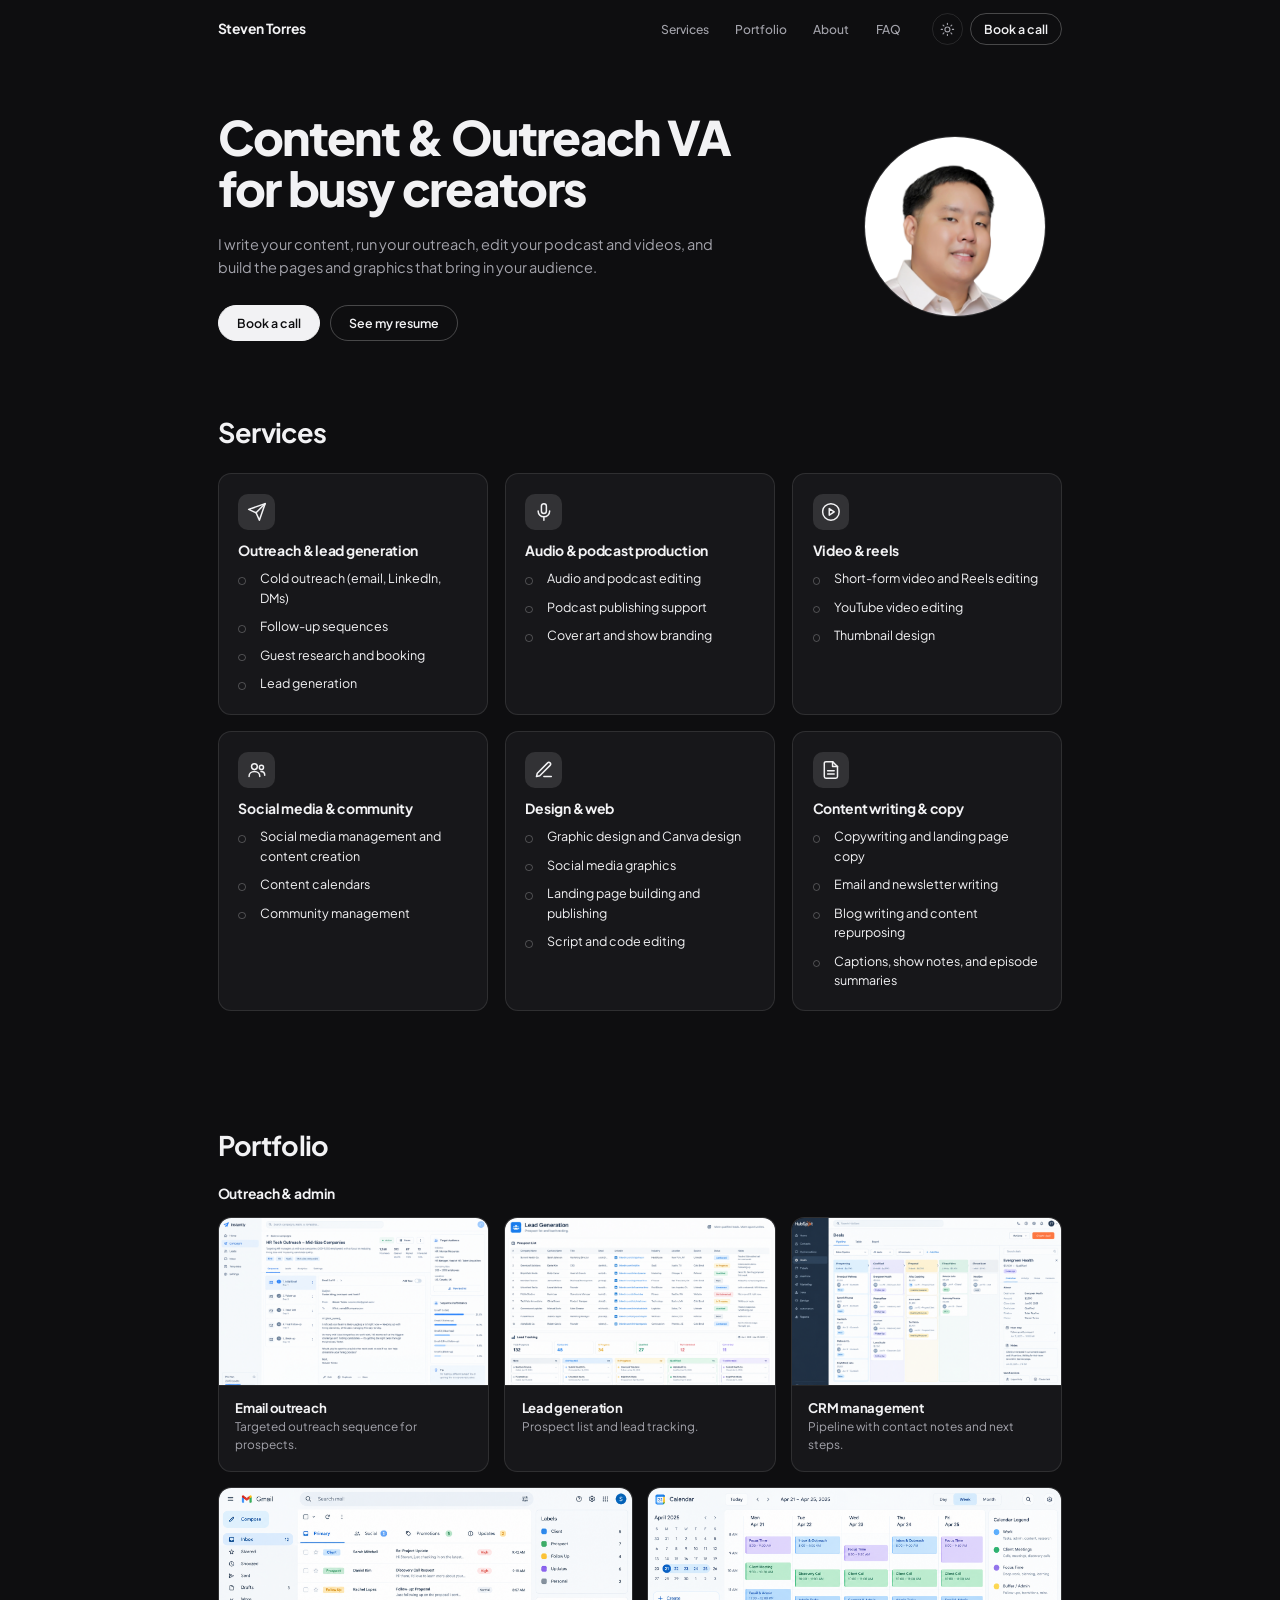
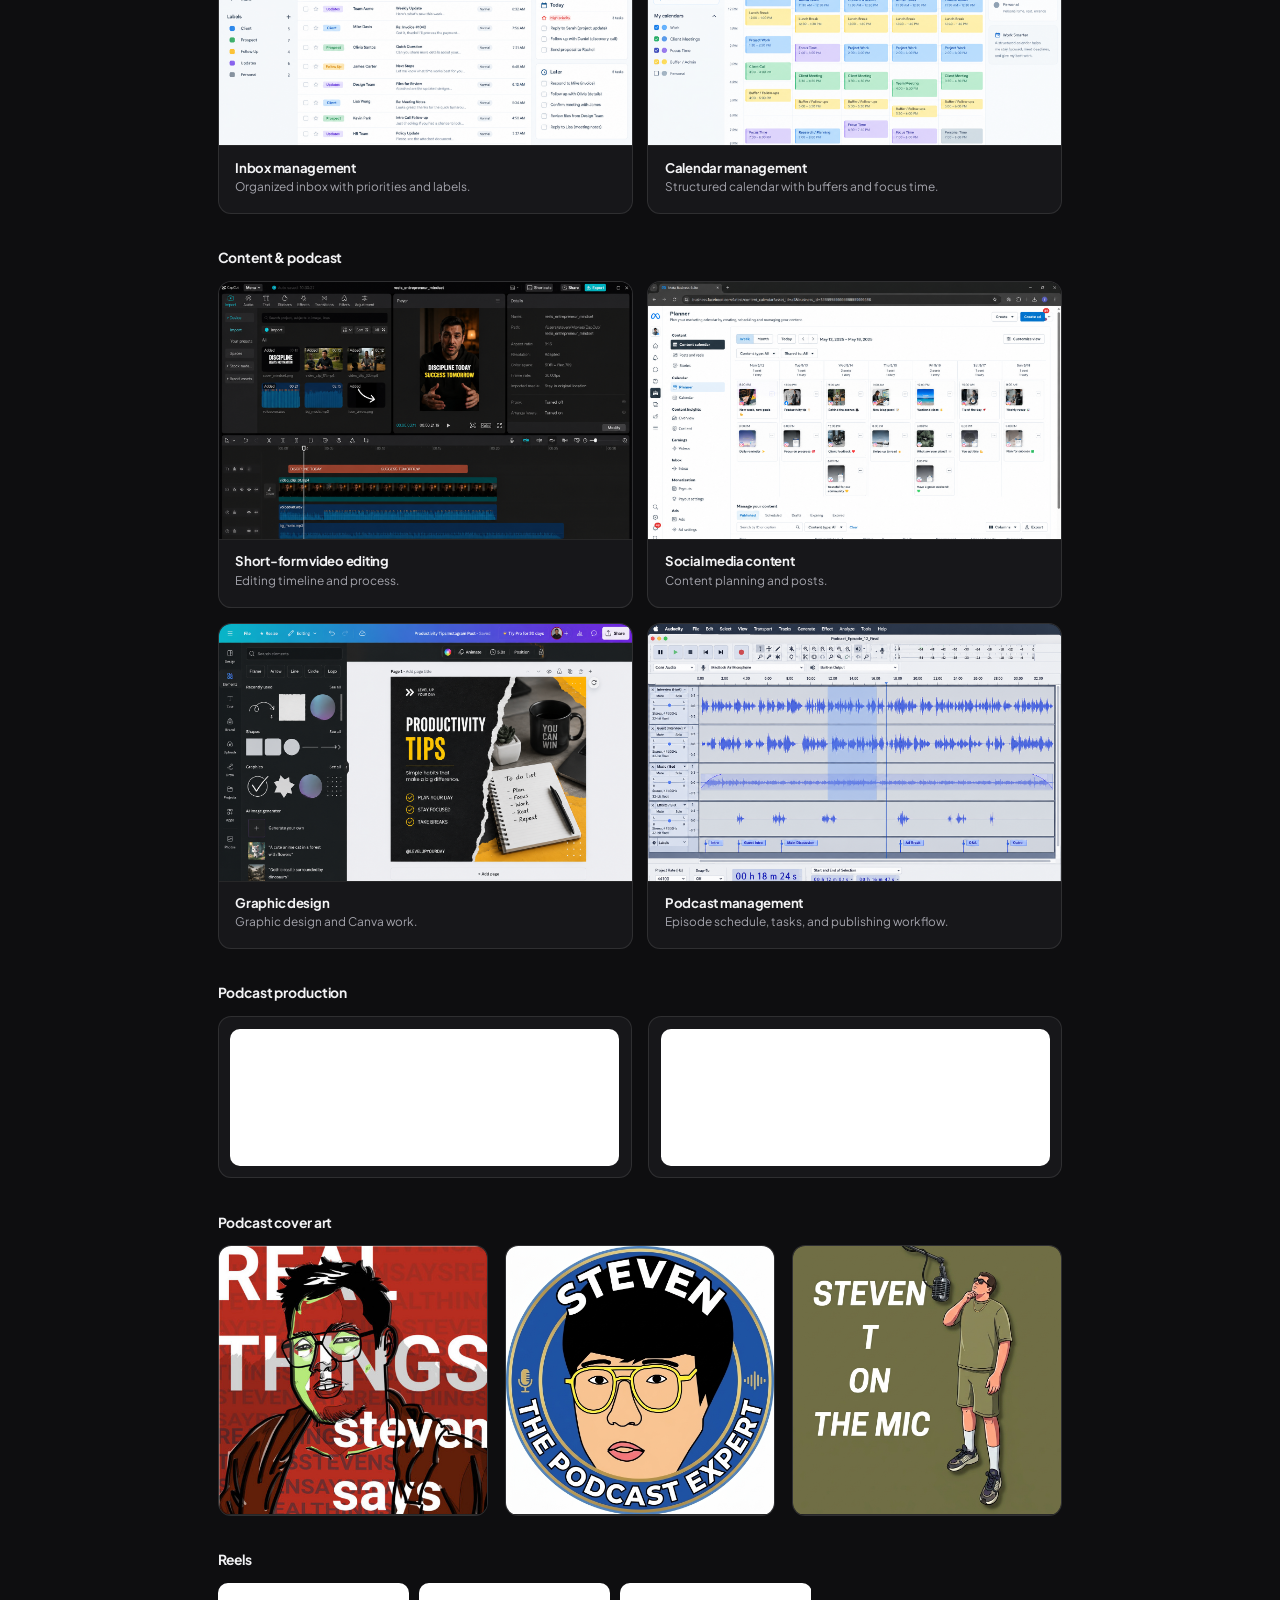
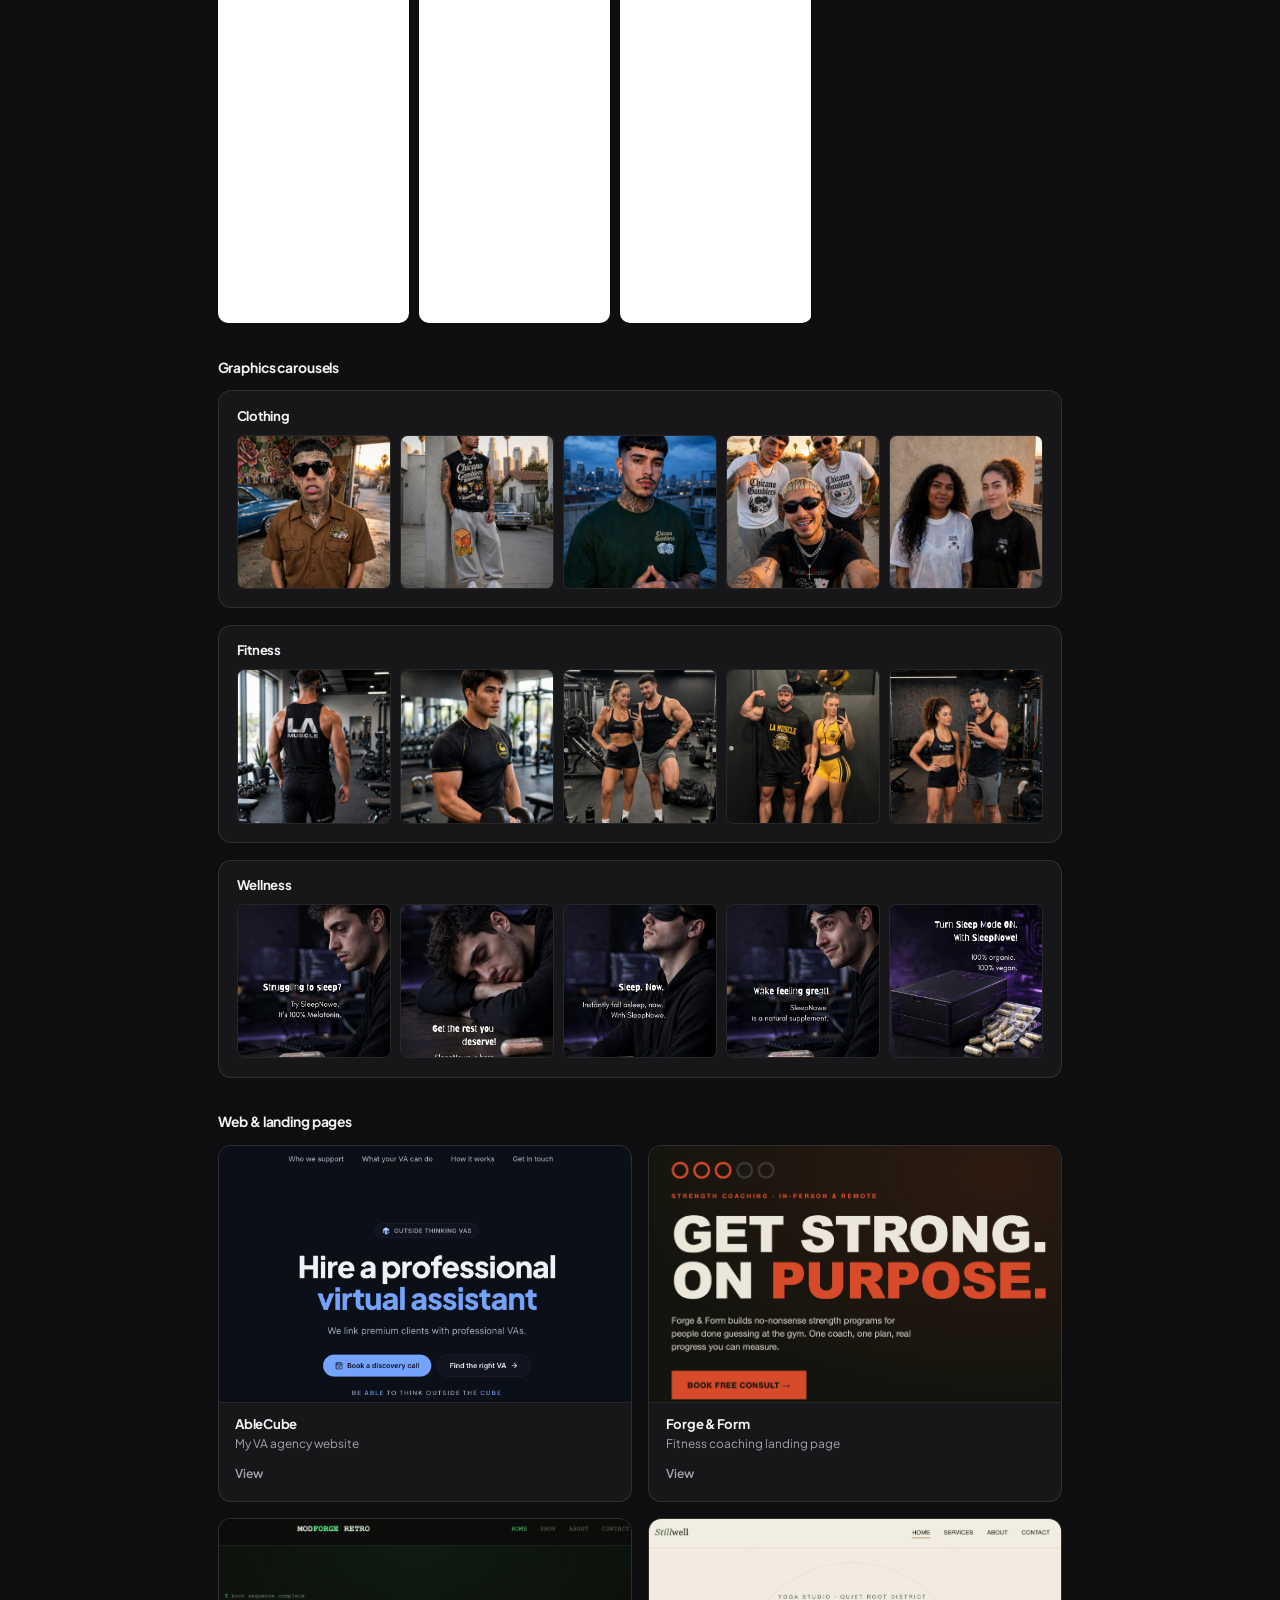
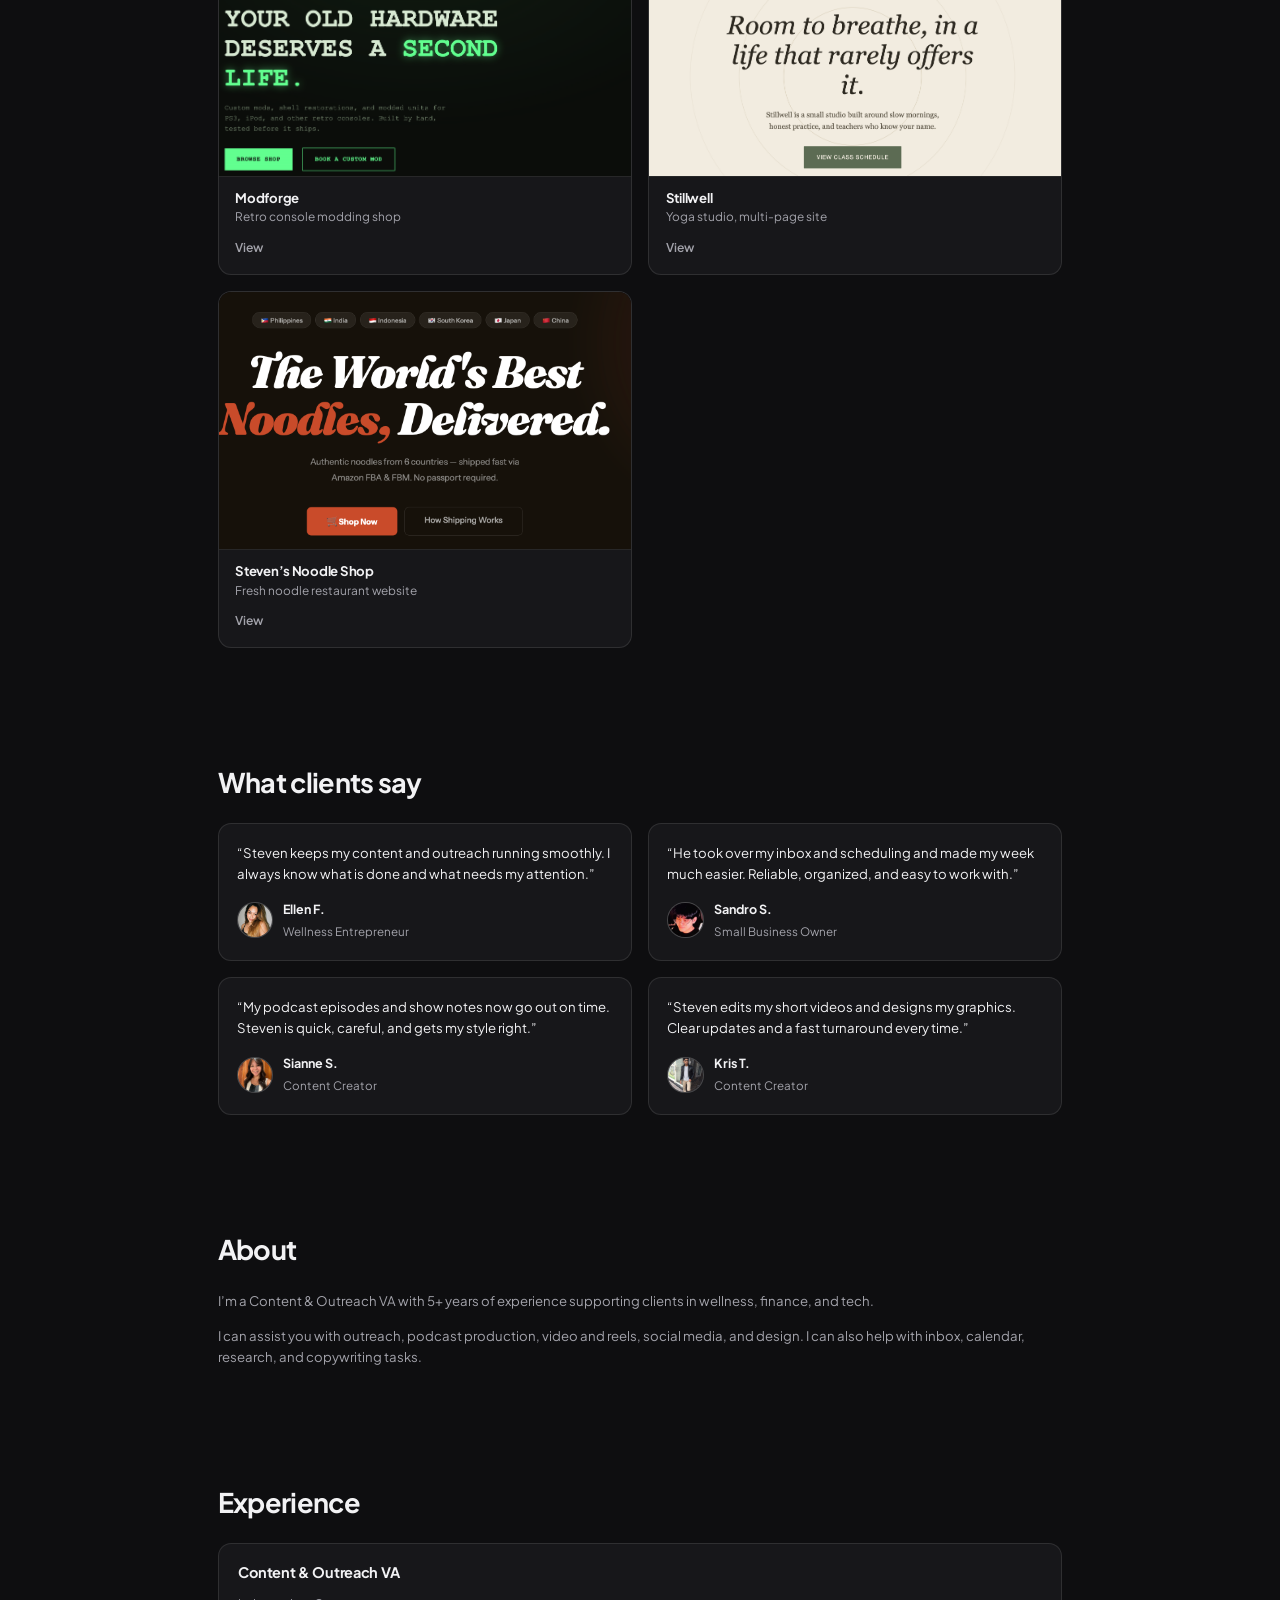
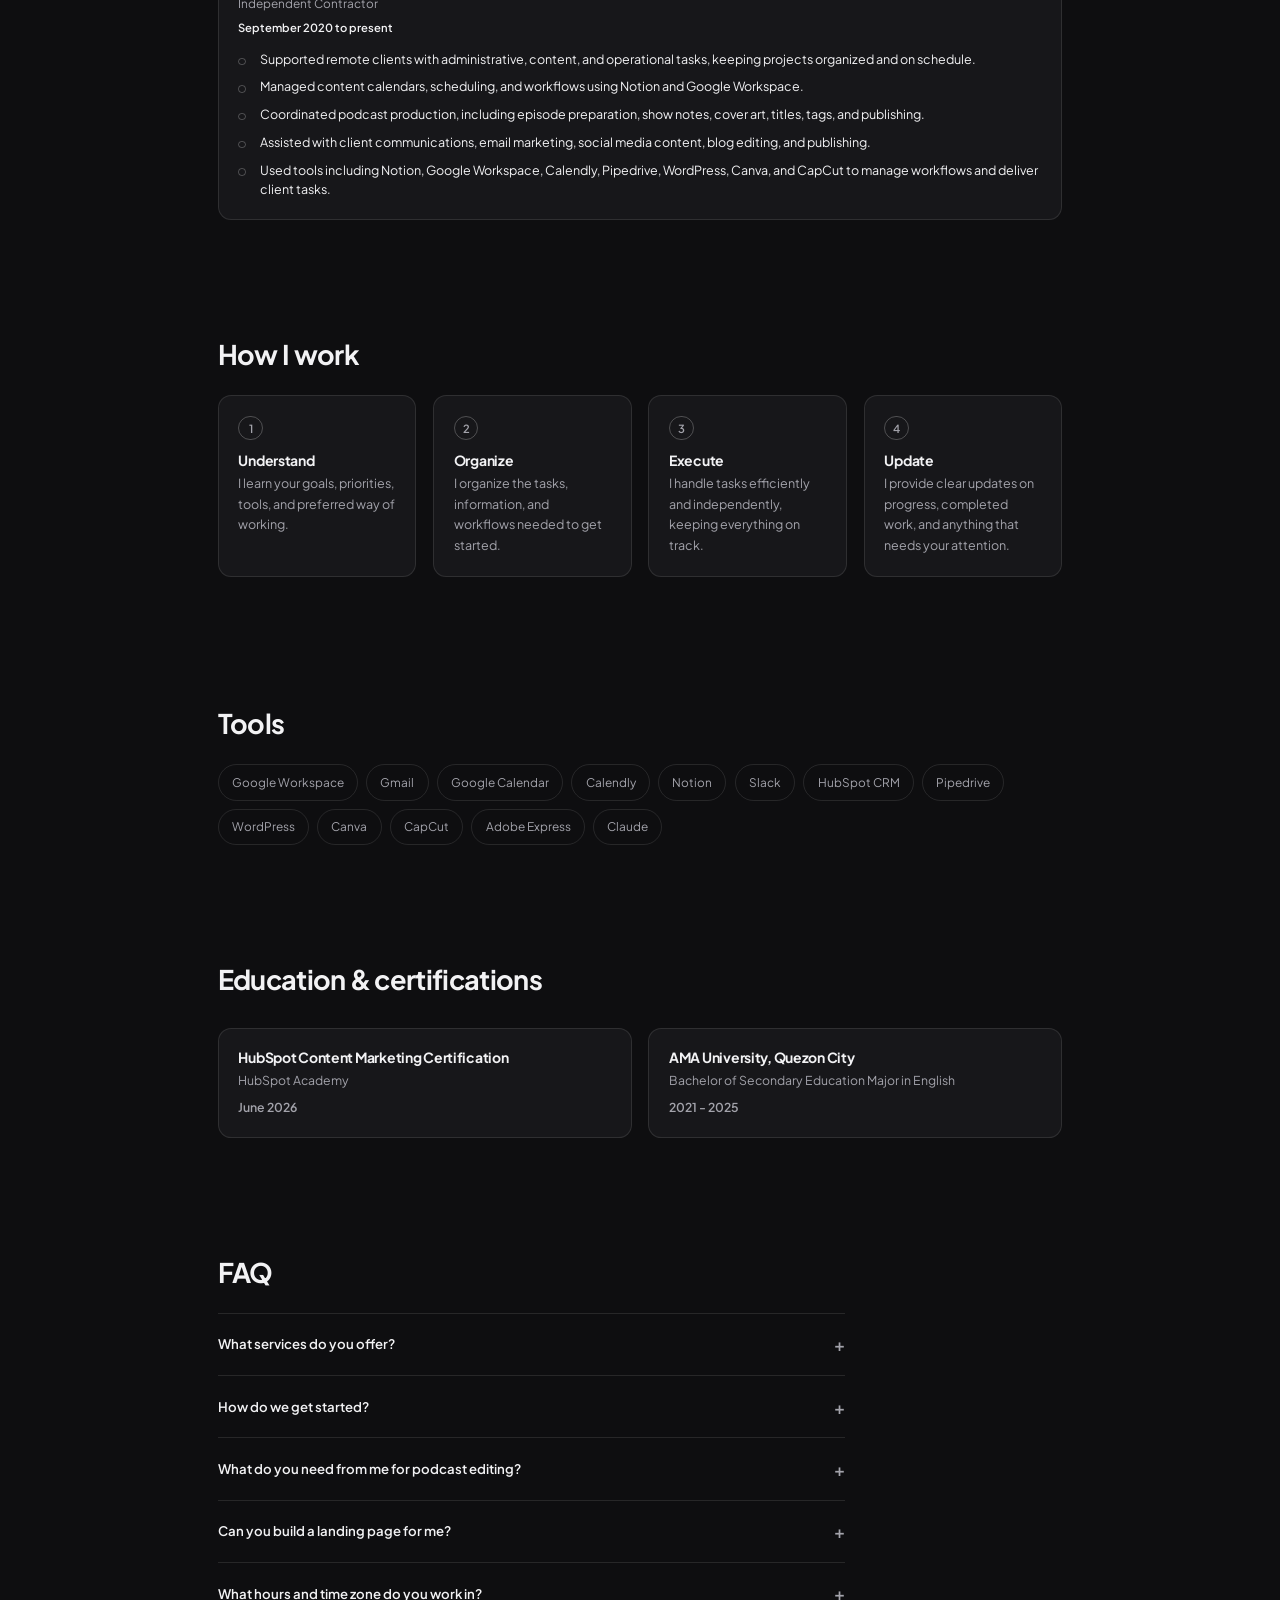
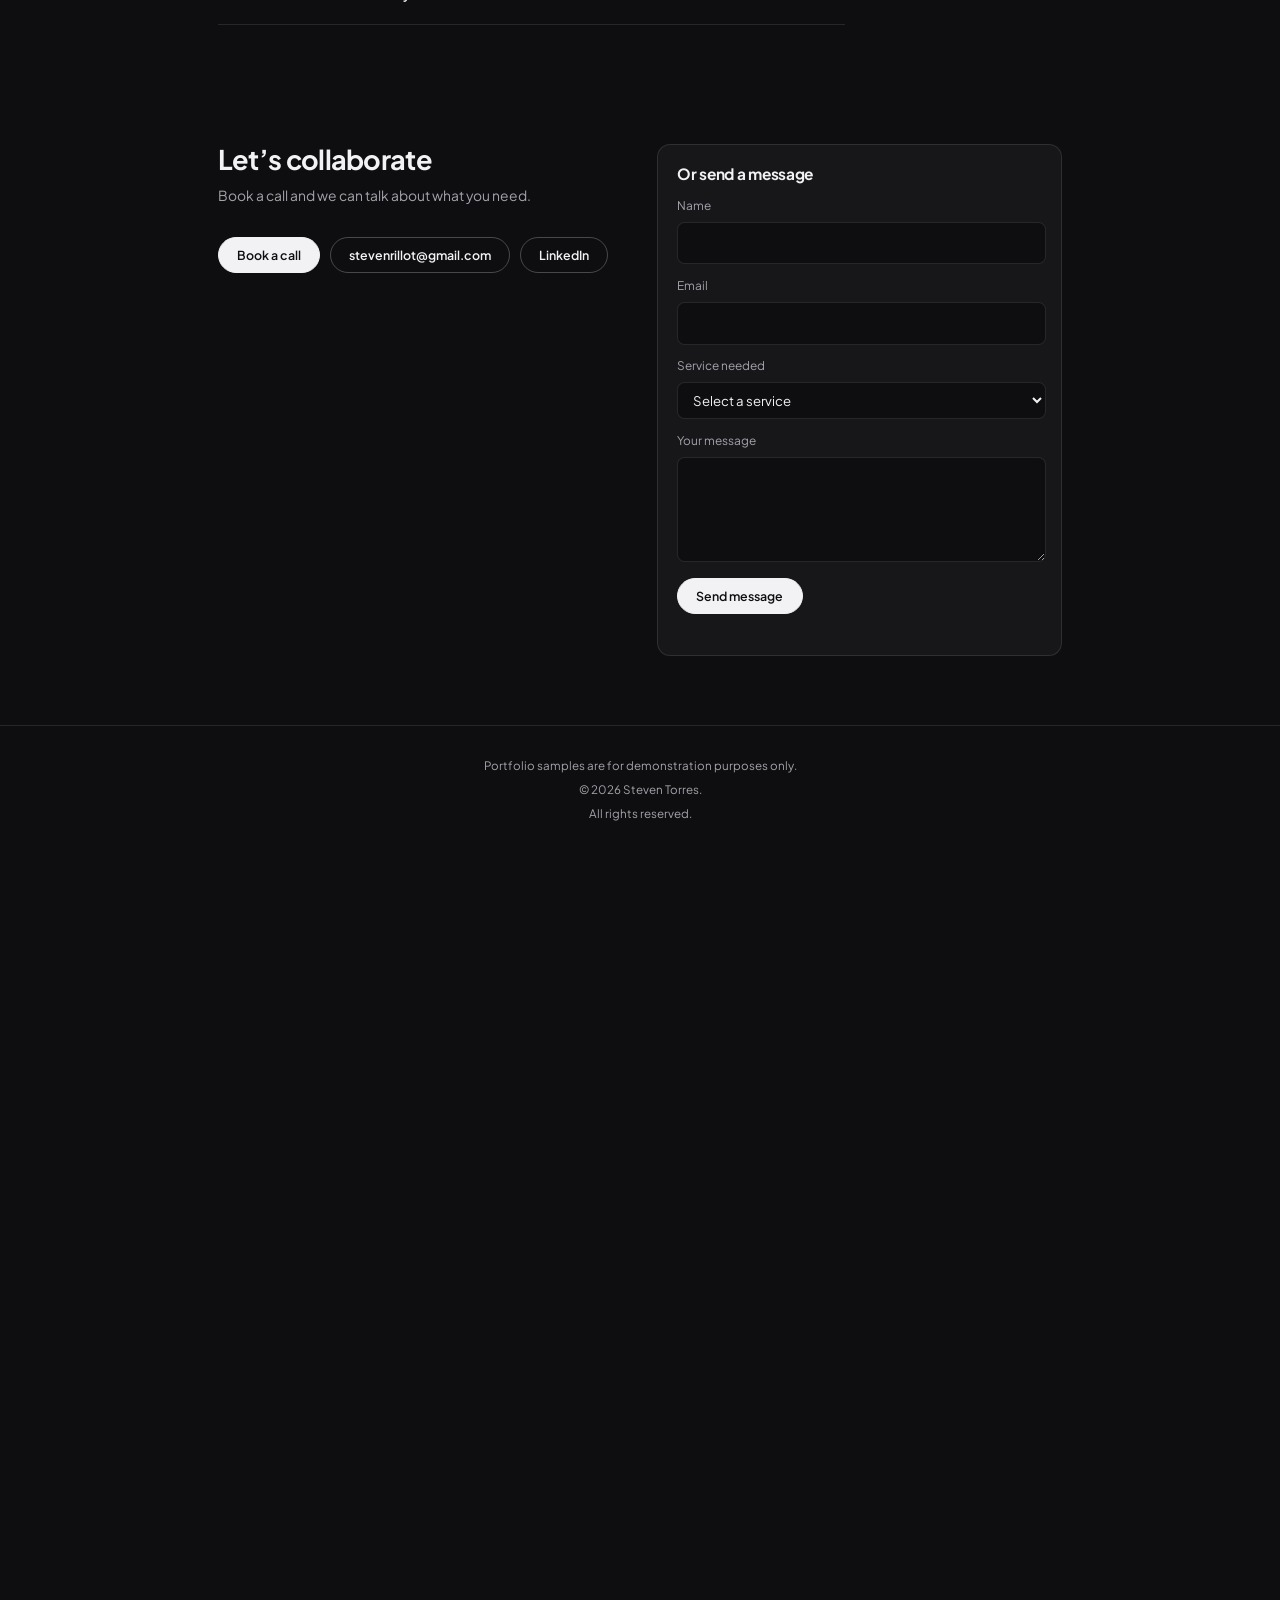
==== commit e2c77acf: "Updated content" ====
--- a/index.html
+++ b/index.html
@@ -1,12 +1,12 @@
 <!DOCTYPE html>
 <html lang="en"><head>
 <meta charset="utf-8"><meta name="viewport" content="width=device-width, initial-scale=1, viewport-fit=cover">
-<title>Steven Torres - Content &amp; Outreach VA for Creators</title>
+<title>Steven Torres | Content &amp; Outreach VA for Creators</title>
 <meta name="description" content="Content writing, outreach, podcast and video editing, social media, and design for busy creators."><meta name="author" content="Steven Torres"><meta name="theme-color" content="#0e0f12">
 <link rel="canonical" href="https://stevenlrt.github.io/">
 <link rel="icon" type="image/png" href="favicon.png"><link rel="apple-touch-icon" href="apple-touch-icon.png">
 <meta property="og:type" content="website"><meta property="og:site_name" content="Steven Torres"><meta property="og:title" content="Steven Torres - Content &amp; Outreach VA for Creators"><meta property="og:description" content="Content writing, outreach, podcast and video editing, social media, and design for busy creators."><meta property="og:url" content="https://stevenlrt.github.io/"><meta property="og:image" content="https://stevenlrt.github.io/hero.png"><meta property="og:image:alt" content="Steven Torres, Content &amp; Outreach VA">
-<meta name="twitter:card" content="summary"><meta name="twitter:title" content="Steven Torres - Content &amp; Outreach VA for Creators"><meta name="twitter:description" content="Content writing, outreach, podcast and video editing, social media, and design for busy creators."><meta name="twitter:image" content="https://stevenlrt.github.io/hero.png">
+
 <link rel="preconnect" href="https://fonts.googleapis.com"><link rel="preconnect" href="https://fonts.gstatic.com" crossorigin>
 <link href="https://fonts.googleapis.com/css2?family=Plus+Jakarta+Sans:wght@400;500;600;700;800&display=swap" rel="stylesheet">
 <link rel="stylesheet" href="styles.css">
@@ -25,22 +25,24 @@
 <p class="hero-lead">I write your content, run your outreach, edit your podcast and videos, and build the pages and graphics that bring in your audience.</p>
 <div class="hero-actions"><a class="btn btn-primary" href="https://calendly.com/stevenrillot" target="_blank" rel="noopener noreferrer">Book a call</a><a class="btn" id="resume-link-hero" href="#" target="_blank" rel="noopener noreferrer">See my resume</a></div>
 </div>
-<figure class="hero-photo"><div class="photo-frame"><img src="hero.png" alt="Photo of Steven Torres"></div></figure>
+<figure class="hero-photo"><div class="photo-frame"><img src="hero.png" alt="Photo of Steven Torres" width="600" height="700" fetchpriority="high"></div></figure>
 </div></section>
-<section class="section" id="services"><div class="container"><h2>Services</h2><div class="svc-grid"><div class="card svc"><h3>Outreach &amp; lead generation</h3><ul class="check-list"><li>Cold outreach (email, LinkedIn, DMs)</li><li>Follow-up sequences</li><li>Guest research and booking</li><li>Lead generation</li></ul></div><div class="card svc"><h3>Audio &amp; podcast production</h3><ul class="check-list"><li>Audio and podcast editing</li><li>Podcast publishing support</li><li>Cover art and show branding</li></ul></div><div class="card svc"><h3>Video &amp; reels</h3><ul class="check-list"><li>Short-form video and Reels editing</li><li>YouTube video editing</li><li>Thumbnail design</li></ul></div><div class="card svc"><h3>Social media &amp; community</h3><ul class="check-list"><li>Social media management and content creation</li><li>Content calendars</li><li>Community management</li></ul></div><div class="card svc"><h3>Design &amp; web</h3><ul class="check-list"><li>Graphic design and Canva design</li><li>Social media graphics</li><li>Landing page building and publishing</li><li>Script and code editing</li></ul></div><div class="card svc"><h3>Content writing &amp; copy</h3><ul class="check-list"><li>Copywriting and landing page copy</li><li>Email and newsletter writing</li><li>Blog writing and content repurposing</li><li>Captions, show notes, and episode summaries</li></ul></div></div></div></section>
-<section class="section" id="work"><div class="container"><h2>Portfolio</h2><div class="group"><h3 class="group-title">Outreach, video editing &amp; social media</h3><div class="grid-3"><div class="card page"><div class="thumb" data-placeholder="Add podcast-mgmt.png"><img src="podcast-mgmt.png" alt="Podcast management" loading="lazy"></div><div class="page-body"><h3>Podcast management</h3><p>Episode schedule, tasks, and publishing workflow.</p></div></div><div class="card page"><div class="thumb" data-placeholder="Add video-edit.png"><img src="video-edit.png" alt="Short-form video editing" loading="lazy"></div><div class="page-body"><h3>Short-form video editing</h3><p>Editing timeline and process.</p></div></div><div class="card page"><div class="thumb" data-placeholder="Add smm-1.png"><img src="smm-1.png" alt="Social media content" loading="lazy"></div><div class="page-body"><h3>Social media content</h3><p>Content planning and posts.</p></div></div><div class="card page"><div class="thumb" data-placeholder="Add design-1.png"><img src="design-1.png" alt="Graphic design" loading="lazy"></div><div class="page-body"><h3>Graphic design</h3><p>Graphic design and Canva work.</p></div></div><div class="card page"><div class="thumb" data-placeholder="Add sample-1.png"><img src="sample-1.png" alt="Inbox management" loading="lazy"></div><div class="page-body"><h3>Inbox management</h3><p>Organized inbox with priorities and labels.</p></div></div><div class="card page"><div class="thumb" data-placeholder="Add sample-2.png"><img src="sample-2.png" alt="Calendar management" loading="lazy"></div><div class="page-body"><h3>Calendar management</h3><p>Structured calendar with buffers and focus time.</p></div></div><div class="card page"><div class="thumb" data-placeholder="Add sample-3.png"><img src="sample-3.png" alt="CRM management" loading="lazy"></div><div class="page-body"><h3>CRM management</h3><p>Pipeline with contact notes and next steps.</p></div></div><div class="card page"><div class="thumb" data-placeholder="Add sample-4.png"><img src="sample-4.png" alt="Email outreach" loading="lazy"></div><div class="page-body"><h3>Email outreach</h3><p>Targeted outreach sequence for prospects.</p></div></div><div class="card page"><div class="thumb" data-placeholder="Add lead-gen.png"><img src="lead-gen.png" alt="Lead generation" loading="lazy"></div><div class="page-body"><h3>Lead generation</h3><p>Prospect list and lead tracking.</p></div></div></div></div><div class="group"><h3 class="group-title">Podcast production</h3><div class="pod-grid"><div class="card embed"><div class="embed-slot sc" data-src="https://w.soundcloud.com/player/?url=https%3A//api.soundcloud.com/tracks/soundcloud%253Atracks%253A2322777461&amp;color=ff5500" data-title="Podcast Demo 1"></div></div><div class="card embed"><div class="embed-slot sc" data-src="https://w.soundcloud.com/player/?url=https%3A//api.soundcloud.com/tracks/soundcloud%253Atracks%253A2322781298&amp;color=ff5500" data-title="Podcast Demo 2"></div></div></div></div><div class="group"><h3 class="group-title">Podcast cover art</h3><div class="page-grid"><div class="card page sq"><div class="thumb" data-placeholder="Add cover-1.png"><img src="cover-1.png" alt="Cover art" loading="lazy"></div><div class="page-body"><h3>Cover Art 1</h3><p></p></div></div><div class="card page sq"><div class="thumb" data-placeholder="Add cover-2.png"><img src="cover-2.png" alt="Cover art" loading="lazy"></div><div class="page-body"><h3>Cover art 2</h3><p></p></div></div><div class="card page sq"><div class="thumb" data-placeholder="Add cover-3.png"><img src="cover-3.png" alt="Cover art" loading="lazy"></div><div class="page-body"><h3>Cover art 3</h3><p></p></div></div></div></div><div class="group"><h3 class="group-title">Talking Head Reels</h3><div class="vid-grid"><div class="vid"><div class="embed-slot vert has-embed"><iframe src="https://www.youtube.com/embed/Eg_j3RsX4DU" title="Talking head 1" frameborder="0" allow="accelerometer; autoplay; clipboard-write; encrypted-media; gyroscope; picture-in-picture; web-share" referrerpolicy="strict-origin-when-cross-origin" allowfullscreen loading="lazy"></iframe></div></div><div class="vid"><div class="embed-slot vert has-embed"><iframe src="https://www.youtube.com/embed/cjIjvcFKdp8" title="Talking head 2" frameborder="0" allow="accelerometer; autoplay; clipboard-write; encrypted-media; gyroscope; picture-in-picture; web-share" referrerpolicy="strict-origin-when-cross-origin" allowfullscreen loading="lazy"></iframe></div></div><div class="vid"><div class="embed-slot vert has-embed"><iframe src="https://www.youtube.com/embed/mg_IpsUEtao" title="Talking head 3" frameborder="0" allow="accelerometer; autoplay; clipboard-write; encrypted-media; gyroscope; picture-in-picture; web-share" referrerpolicy="strict-origin-when-cross-origin" allowfullscreen loading="lazy"></iframe></div></div></div></div><div class="group"><h3 class="group-title">Trend &amp; Meme Reels</h3><div class="vid-grid"><div class="vid"><div class="embed-slot vert has-embed"><iframe src="https://www.youtube.com/embed/2vIRDJtf2K8" title="Trend reel 1" frameborder="0" allow="accelerometer; autoplay; clipboard-write; encrypted-media; gyroscope; picture-in-picture; web-share" referrerpolicy="strict-origin-when-cross-origin" allowfullscreen loading="lazy"></iframe></div></div><div class="vid"><div class="embed-slot vert has-embed"><iframe src="https://www.youtube.com/embed/_QzbExYKFjQ" title="Trend reel 2" frameborder="0" allow="accelerometer; autoplay; clipboard-write; encrypted-media; gyroscope; picture-in-picture; web-share" referrerpolicy="strict-origin-when-cross-origin" allowfullscreen loading="lazy"></iframe></div></div><div class="vid"><div class="embed-slot vert has-embed"><iframe src="https://www.youtube.com/embed/HSfO50lwmZY" title="Trend reel 3" frameborder="0" allow="accelerometer; autoplay; clipboard-write; encrypted-media; gyroscope; picture-in-picture; web-share" referrerpolicy="strict-origin-when-cross-origin" allowfullscreen loading="lazy"></iframe></div></div></div></div><div class="group"><h3 class="group-title">Personal Brand Content</h3><div class="vid-grid"><div class="vid"><div class="embed-slot vert has-embed"><iframe src="https://www.youtube.com/embed/hhSaq8Te_l8" title="Personal brand 1" frameborder="0" allow="accelerometer; autoplay; clipboard-write; encrypted-media; gyroscope; picture-in-picture; web-share" referrerpolicy="strict-origin-when-cross-origin" allowfullscreen loading="lazy"></iframe></div></div><div class="vid"><div class="embed-slot vert has-embed"><iframe src="https://www.youtube.com/embed/9ql8miKVk6w" title="Personal brand 2" frameborder="0" allow="accelerometer; autoplay; clipboard-write; encrypted-media; gyroscope; picture-in-picture; web-share" referrerpolicy="strict-origin-when-cross-origin" allowfullscreen loading="lazy"></iframe></div></div><div class="vid"><div class="embed-slot vert has-embed"><iframe src="https://www.youtube.com/embed/C_mVJjaBfEE" title="Personal brand 3" frameborder="0" allow="accelerometer; autoplay; clipboard-write; encrypted-media; gyroscope; picture-in-picture; web-share" referrerpolicy="strict-origin-when-cross-origin" allowfullscreen loading="lazy"></iframe></div></div></div></div><div class="group"><h3 class="group-title">Graphics carousels</h3><div class="crows"><div class="card crow"><h3>Clothing</h3><div class="crow-imgs"><div class="cimg" data-placeholder="Add carousel-clothing-1.png"><img src="carousel-clothing-1.png" alt="Clothing carousel slide 1" loading="lazy"></div><div class="cimg" data-placeholder="Add carousel-clothing-2.png"><img src="carousel-clothing-2.png" alt="Clothing carousel slide 2" loading="lazy"></div><div class="cimg" data-placeholder="Add carousel-clothing-3.png"><img src="carousel-clothing-3.png" alt="Clothing carousel slide 3" loading="lazy"></div><div class="cimg" data-placeholder="Add carousel-clothing-4.png"><img src="carousel-clothing-4.png" alt="Clothing carousel slide 4" loading="lazy"></div><div class="cimg" data-placeholder="Add carousel-clothing-5.png"><img src="carousel-clothing-5.png" alt="Clothing carousel slide 5" loading="lazy"></div></div></div><div class="card crow"><h3>Fitness</h3><div class="crow-imgs"><div class="cimg" data-placeholder="Add carousel-fitness-1.png"><img src="carousel-fitness-1.png" alt="Fitness carousel slide 1" loading="lazy"></div><div class="cimg" data-placeholder="Add carousel-fitness-2.png"><img src="carousel-fitness-2.png" alt="Fitness carousel slide 2" loading="lazy"></div><div class="cimg" data-placeholder="Add carousel-fitness-3.png"><img src="carousel-fitness-3.png" alt="Fitness carousel slide 3" loading="lazy"></div><div class="cimg" data-placeholder="Add carousel-fitness-4.png"><img src="carousel-fitness-4.png" alt="Fitness carousel slide 4" loading="lazy"></div><div class="cimg" data-placeholder="Add carousel-fitness-5.png"><img src="carousel-fitness-5.png" alt="Fitness carousel slide 5" loading="lazy"></div></div></div><div class="card crow"><h3>Wellness</h3><div class="crow-imgs"><div class="cimg" data-placeholder="Add carousel-wellness-1.png"><img src="carousel-wellness-1.png" alt="Wellness carousel slide 1" loading="lazy"></div><div class="cimg" data-placeholder="Add carousel-wellness-2.png"><img src="carousel-wellness-2.png" alt="Wellness carousel slide 2" loading="lazy"></div><div class="cimg" data-placeholder="Add carousel-wellness-3.png"><img src="carousel-wellness-3.png" alt="Wellness carousel slide 3" loading="lazy"></div><div class="cimg" data-placeholder="Add carousel-wellness-4.png"><img src="carousel-wellness-4.png" alt="Wellness carousel slide 4" loading="lazy"></div><div class="cimg" data-placeholder="Add carousel-wellness-5.png"><img src="carousel-wellness-5.png" alt="Wellness carousel slide 5" loading="lazy"></div></div></div></div></div><div class="group"><h3 class="group-title">Web &amp; landing pages</h3><div class="page-grid grid-2"><a class="card page" href="https://ablecube.co" target="_blank" rel="noopener noreferrer"><div class="thumb" data-placeholder="Add page-1.png"><img src="page-1.png" alt="Screenshot of AbleCube" loading="lazy"></div><div class="page-body"><h3>AbleCube</h3><p>My VA agency website</p><span class="page-link">View</span></div></a><a class="card page" href="forge-form/index.html" target="_blank" rel="noopener noreferrer"><div class="thumb" data-placeholder="Add page-2.png"><img src="page-2.png" alt="Screenshot of Forge &amp; Form" loading="lazy"></div><div class="page-body"><h3>Forge &amp; Form</h3><p>Fitness coaching landing page</p><span class="page-link">View</span></div></a><a class="card page" href="modforge/index.html" target="_blank" rel="noopener noreferrer"><div class="thumb" data-placeholder="Add page-3.png"><img src="page-3.png" alt="Screenshot of Modforge" loading="lazy"></div><div class="page-body"><h3>Modforge</h3><p>Retro console modding shop</p><span class="page-link">View</span></div></a><a class="card page" href="stillwell/index.html" target="_blank" rel="noopener noreferrer"><div class="thumb" data-placeholder="Add page-4.png"><img src="page-4.png" alt="Screenshot of Stillwell" loading="lazy"></div><div class="page-body"><h3>Stillwell</h3><p>Yoga studio, multi-page site</p><span class="page-link">View</span></div></a><a class="card page" href="noodle-shop/index.html" target="_blank" rel="noopener noreferrer"><div class="thumb" data-placeholder="Add page-5.png"><img src="page-5.png" alt="Screenshot of Noodle Shop" loading="lazy"></div><div class="page-body"><h3>Steven's Noodle Shop</h3><p>Fresh noodle restaurant website</p><span class="page-link">View</span></div></a></div></div></div></section>
-<section class="section" id="about"><div class="container"><h2>About</h2><div class="prose"><p>I’m a Content &amp; Outreach VA with 5+ years of experience supporting clients in wellness, finance, and tech.</p><p>I cover six areas: outreach, content writing, podcast production, video and reels, social media, and design. I can also help with inbox, calendar, and research tasks.</p><p>I hold a Bachelor of Secondary Education Major in English degree from AMA University in Quezon City.</p></div></div></section>
-<section class="section" id="experience"><div class="container"><h2>Experience</h2><div class="card about-card"><h3>Content &amp; Outreach VA</h3><p class="exp-period">September 2020 to present, Independent Contractor</p><ul class="plain-list"><li>Supported remote clients with administrative, content, and operational tasks, keeping projects organized and on schedule.</li><li>Managed content calendars, scheduling, and workflows using Notion and Google Workspace.</li><li>Coordinated podcast production, including episode preparation, show notes, cover art, titles, tags, and publishing.</li><li>Assisted with client communications, email marketing, social media content, blog editing, and publishing.</li><li>Used tools including Notion, Google Workspace, Calendly, Pipedrive, WordPress, Canva, and CapCut to manage workflows and deliver client tasks.</li></ul></div></div></section>
+<section class="section" id="services"><div class="container"><h2>Services</h2><div class="svc-grid"><div class="card svc"><span class="ico"><svg width="24" height="24" viewBox="0 0 24 24" fill="none" stroke="currentColor" stroke-width="1.8" stroke-linecap="round" stroke-linejoin="round" aria-hidden="true"><path d="M22 2 11 13"/><path d="m22 2-7 20-4-9-9-4z"/></svg></span><h3>Outreach &amp; lead generation</h3><ul class="check-list"><li>Cold outreach (email, LinkedIn, DMs)</li><li>Follow-up sequences</li><li>Guest research and booking</li><li>Lead generation</li></ul></div><div class="card svc"><span class="ico"><svg width="24" height="24" viewBox="0 0 24 24" fill="none" stroke="currentColor" stroke-width="1.8" stroke-linecap="round" stroke-linejoin="round" aria-hidden="true"><rect x="9" y="2" width="6" height="12" rx="3"/><path d="M5 11a7 7 0 0 0 14 0M12 18v4"/></svg></span><h3>Audio &amp; podcast production</h3><ul class="check-list"><li>Audio and podcast editing</li><li>Podcast publishing support</li><li>Cover art and show branding</li></ul></div><div class="card svc"><span class="ico"><svg width="24" height="24" viewBox="0 0 24 24" fill="none" stroke="currentColor" stroke-width="1.8" stroke-linecap="round" stroke-linejoin="round" aria-hidden="true"><circle cx="12" cy="12" r="10"/><path d="m10 8 6 4-6 4z"/></svg></span><h3>Video &amp; reels</h3><ul class="check-list"><li>Short-form video and Reels editing</li><li>YouTube video editing</li><li>Thumbnail design</li></ul></div><div class="card svc"><span class="ico"><svg width="24" height="24" viewBox="0 0 24 24" fill="none" stroke="currentColor" stroke-width="1.8" stroke-linecap="round" stroke-linejoin="round" aria-hidden="true"><circle cx="9" cy="8" r="3.5"/><path d="M2.5 20c0-3.6 2.9-6 6.5-6s6.5 2.4 6.5 6"/><circle cx="17.5" cy="9" r="2.5"/><path d="M17 14c2.7 0 4.5 1.8 4.5 4.5"/></svg></span><h3>Social media &amp; community</h3><ul class="check-list"><li>Social media management and content creation</li><li>Content calendars</li><li>Community management</li></ul></div><div class="card svc"><span class="ico"><svg width="24" height="24" viewBox="0 0 24 24" fill="none" stroke="currentColor" stroke-width="1.8" stroke-linecap="round" stroke-linejoin="round" aria-hidden="true"><path d="M12 20h9"/><path d="M16.5 3.5a2.1 2.1 0 0 1 3 3L7 19l-4 1 1-4z"/></svg></span><h3>Design &amp; web</h3><ul class="check-list"><li>Graphic design and Canva design</li><li>Social media graphics</li><li>Landing page building and publishing</li><li>Script and code editing</li></ul></div><div class="card svc"><span class="ico"><svg width="24" height="24" viewBox="0 0 24 24" fill="none" stroke="currentColor" stroke-width="1.8" stroke-linecap="round" stroke-linejoin="round" aria-hidden="true"><path d="M14 2H6a2 2 0 0 0-2 2v16a2 2 0 0 0 2 2h12a2 2 0 0 0 2-2V8z"/><path d="M14 2v6h6M8 13h8M8 17h8"/></svg></span><h3>Content writing &amp; copy</h3><ul class="check-list"><li>Copywriting and landing page copy</li><li>Email and newsletter writing</li><li>Blog writing and content repurposing</li><li>Captions, show notes, and episode summaries</li></ul></div></div></div></section>
+<section class="section" id="work"><div class="container"><h2>Portfolio</h2><div class="group"><h3 class="group-title">Outreach &amp; admin</h3><div class="pgrid g5"><div class="card page"><div class="thumb" data-placeholder="Add sample-4.png"><img src="sample-4.png" alt="Email outreach" width="800" height="500" loading="lazy"></div><div class="page-body"><h3>Email outreach</h3><p>Targeted outreach sequence for prospects.</p></div></div><div class="card page"><div class="thumb" data-placeholder="Add lead-gen.png"><img src="lead-gen.png" alt="Lead generation" width="800" height="500" loading="lazy"></div><div class="page-body"><h3>Lead generation</h3><p>Prospect list and lead tracking.</p></div></div><div class="card page"><div class="thumb" data-placeholder="Add sample-3.png"><img src="sample-3.png" alt="CRM management" width="800" height="500" loading="lazy"></div><div class="page-body"><h3>CRM management</h3><p>Pipeline with contact notes and next steps.</p></div></div><div class="card page"><div class="thumb" data-placeholder="Add sample-1.png"><img src="sample-1.png" alt="Inbox management" width="800" height="500" loading="lazy"></div><div class="page-body"><h3>Inbox management</h3><p>Organized inbox with priorities and labels.</p></div></div><div class="card page"><div class="thumb" data-placeholder="Add sample-2.png"><img src="sample-2.png" alt="Calendar management" width="800" height="500" loading="lazy"></div><div class="page-body"><h3>Calendar management</h3><p>Structured calendar with buffers and focus time.</p></div></div></div></div><div class="group"><h3 class="group-title">Content &amp; podcast</h3><div class="pgrid g4"><div class="card page"><div class="thumb" data-placeholder="Add video-edit.png"><img src="video-edit.png" alt="Short-form video editing" width="800" height="500" loading="lazy"></div><div class="page-body"><h3>Short-form video editing</h3><p>Editing timeline and process.</p></div></div><div class="card page"><div class="thumb" data-placeholder="Add smm-1.png"><img src="smm-1.png" alt="Social media content" width="800" height="500" loading="lazy"></div><div class="page-body"><h3>Social media content</h3><p>Content planning and posts.</p></div></div><div class="card page"><div class="thumb" data-placeholder="Add design-1.png"><img src="design-1.png" alt="Graphic design" width="800" height="500" loading="lazy"></div><div class="page-body"><h3>Graphic design</h3><p>Graphic design and Canva work.</p></div></div><div class="card page"><div class="thumb" data-placeholder="Add podcast-mgmt.png"><img src="podcast-mgmt.png" alt="Podcast management" width="800" height="500" loading="lazy"></div><div class="page-body"><h3>Podcast management</h3><p>Episode schedule, tasks, and publishing workflow.</p></div></div></div></div><div class="group"><h3 class="group-title">Podcast production</h3><div class="pod-grid"><div class="card embed"><div class="embed-slot sc" data-src="https://w.soundcloud.com/player/?url=https%3A//api.soundcloud.com/tracks/soundcloud%253Atracks%253A2322777461&amp;color=ff5500" data-title="Podcast Demo 1"></div></div><div class="card embed"><div class="embed-slot sc" data-src="https://w.soundcloud.com/player/?url=https%3A//api.soundcloud.com/tracks/soundcloud%253Atracks%253A2322781298&amp;color=ff5500" data-title="Podcast Demo 2"></div></div></div></div><div class="group"><h3 class="group-title">Podcast cover art</h3><div class="page-grid"><div class="card page sq"><div class="thumb" data-placeholder="Add cover-1.png"><img src="cover-1.png" alt="Podcast art 1" width="800" height="800" loading="lazy"></div></div><div class="card page sq"><div class="thumb" data-placeholder="Add cover-2.png"><img src="cover-2.png" alt="Podcast art 2" width="800" height="800" loading="lazy"></div></div><div class="card page sq"><div class="thumb" data-placeholder="Add cover-3.png"><img src="cover-3.png" alt="Podcast art 3" width="800" height="800" loading="lazy"></div></div></div></div><div class="group"><h3 class="group-title">Reels</h3><div class="vid-grid"><div class="vid"><div class="embed-slot vert has-embed"><iframe src="https://www.youtube.com/embed/COaFwjH4zeA" title="Short 1" frameborder="0" allow="accelerometer; autoplay; clipboard-write; encrypted-media; gyroscope; picture-in-picture; web-share" referrerpolicy="strict-origin-when-cross-origin" allowfullscreen loading="lazy"></iframe></div></div><div class="vid"><div class="embed-slot vert has-embed"><iframe src="https://www.youtube.com/embed/pVO_-pzVEfU" title="Short 2" frameborder="0" allow="accelerometer; autoplay; clipboard-write; encrypted-media; gyroscope; picture-in-picture; web-share" referrerpolicy="strict-origin-when-cross-origin" allowfullscreen loading="lazy"></iframe></div></div><div class="vid"><div class="embed-slot vert has-embed"><iframe src="https://www.youtube.com/embed/ymPRClt7T0U" title="Short 3" frameborder="0" allow="accelerometer; autoplay; clipboard-write; encrypted-media; gyroscope; picture-in-picture; web-share" referrerpolicy="strict-origin-when-cross-origin" allowfullscreen loading="lazy"></iframe></div></div></div></div><div class="group"><h3 class="group-title">Graphics carousels</h3><div class="crows"><div class="card crow"><h3>Clothing</h3><div class="crow-imgs"><div class="cimg" data-placeholder="Add carousel-clothing-1.png"><img src="carousel-clothing-1.png" alt="Clothing carousel slide 1" width="800" height="800" loading="lazy"></div><div class="cimg" data-placeholder="Add carousel-clothing-2.png"><img src="carousel-clothing-2.png" alt="Clothing carousel slide 2" width="800" height="800" loading="lazy"></div><div class="cimg" data-placeholder="Add carousel-clothing-3.png"><img src="carousel-clothing-3.png" alt="Clothing carousel slide 3" width="800" height="800" loading="lazy"></div><div class="cimg" data-placeholder="Add carousel-clothing-4.png"><img src="carousel-clothing-4.png" alt="Clothing carousel slide 4" width="800" height="800" loading="lazy"></div><div class="cimg" data-placeholder="Add carousel-clothing-5.png"><img src="carousel-clothing-5.png" alt="Clothing carousel slide 5" width="800" height="800" loading="lazy"></div></div></div><div class="card crow"><h3>Fitness</h3><div class="crow-imgs"><div class="cimg" data-placeholder="Add carousel-fitness-1.png"><img src="carousel-fitness-1.png" alt="Fitness carousel slide 1" width="800" height="800" loading="lazy"></div><div class="cimg" data-placeholder="Add carousel-fitness-2.png"><img src="carousel-fitness-2.png" alt="Fitness carousel slide 2" width="800" height="800" loading="lazy"></div><div class="cimg" data-placeholder="Add carousel-fitness-3.png"><img src="carousel-fitness-3.png" alt="Fitness carousel slide 3" width="800" height="800" loading="lazy"></div><div class="cimg" data-placeholder="Add carousel-fitness-4.png"><img src="carousel-fitness-4.png" alt="Fitness carousel slide 4" width="800" height="800" loading="lazy"></div><div class="cimg" data-placeholder="Add carousel-fitness-5.png"><img src="carousel-fitness-5.png" alt="Fitness carousel slide 5" width="800" height="800" loading="lazy"></div></div></div><div class="card crow"><h3>Wellness</h3><div class="crow-imgs"><div class="cimg" data-placeholder="Add carousel-wellness-1.png"><img src="carousel-wellness-1.png" alt="Wellness carousel slide 1" width="800" height="800" loading="lazy"></div><div class="cimg" data-placeholder="Add carousel-wellness-2.png"><img src="carousel-wellness-2.png" alt="Wellness carousel slide 2" width="800" height="800" loading="lazy"></div><div class="cimg" data-placeholder="Add carousel-wellness-3.png"><img src="carousel-wellness-3.png" alt="Wellness carousel slide 3" width="800" height="800" loading="lazy"></div><div class="cimg" data-placeholder="Add carousel-wellness-4.png"><img src="carousel-wellness-4.png" alt="Wellness carousel slide 4" width="800" height="800" loading="lazy"></div><div class="cimg" data-placeholder="Add carousel-wellness-5.png"><img src="carousel-wellness-5.png" alt="Wellness carousel slide 5" width="800" height="800" loading="lazy"></div></div></div></div></div><div class="group"><h3 class="group-title">Web &amp; landing pages</h3><div class="page-grid grid-2"><a class="card page" href="https://ablecube.co" target="_blank" rel="noopener noreferrer"><div class="thumb" data-placeholder="Add page-1.png"><img src="page-1.png" alt="Screenshot of AbleCube" width="800" height="500" loading="lazy"></div><div class="page-body"><h3>AbleCube</h3><p>My VA agency website</p><span class="page-link">View</span></div></a><a class="card page" href="forge-form/index.html" target="_blank" rel="noopener noreferrer"><div class="thumb" data-placeholder="Add page-2.png"><img src="page-2.png" alt="Screenshot of Forge &amp; Form" width="800" height="500" loading="lazy"></div><div class="page-body"><h3>Forge &amp; Form</h3><p>Fitness coaching landing page</p><span class="page-link">View</span></div></a><a class="card page" href="modforge/index.html" target="_blank" rel="noopener noreferrer"><div class="thumb" data-placeholder="Add page-3.png"><img src="page-3.png" alt="Screenshot of Modforge" width="800" height="500" loading="lazy"></div><div class="page-body"><h3>Modforge</h3><p>Retro console modding shop</p><span class="page-link">View</span></div></a><a class="card page" href="stillwell/index.html" target="_blank" rel="noopener noreferrer"><div class="thumb" data-placeholder="Add page-4.png"><img src="page-4.png" alt="Screenshot of Stillwell" width="800" height="500" loading="lazy"></div><div class="page-body"><h3>Stillwell</h3><p>Yoga studio, multi-page site</p><span class="page-link">View</span></div></a><a class="card page" href="noodle-shop/index.html" target="_blank" rel="noopener noreferrer"><div class="thumb" data-placeholder="Add page-5.png"><img src="page-5.png" alt="Screenshot of Noodle Shop" width="800" height="500" loading="lazy"></div><div class="page-body"><h3>Steven’s Noodle Shop</h3><p>Fresh noodle restaurant website</p><span class="page-link">View</span></div></a></div></div></div></section>
+<section class="section" id="testimonials"><div class="container"><h2>What clients say</h2><div class="tgrid"><div class="card tcard"><p class="tquote">“Steven keeps my content and outreach running smoothly. I always know what is done and what needs my attention.”</p><div class="tby"><span class="avatar" data-placeholder="Add client-ellen.png"><span>E</span><img src="client-ellen.png" alt="Ellen F." width="88" height="88" loading="lazy"></span><div><strong>Ellen F.</strong><span>Wellness Entrepreneur</span></div></div></div><div class="card tcard"><p class="tquote">“He took over my inbox and scheduling and made my week much easier. Reliable, organized, and easy to work with.”</p><div class="tby"><span class="avatar" data-placeholder="Add client-sandro.png"><span>S</span><img src="client-sandro.png" alt="Sandro S." width="88" height="88" loading="lazy"></span><div><strong>Sandro S.</strong><span>Small Business Owner</span></div></div></div><div class="card tcard"><p class="tquote">“My podcast episodes and show notes now go out on time. Steven is quick, careful, and gets my style right.”</p><div class="tby"><span class="avatar" data-placeholder="Add client-sianne.png"><span>S</span><img src="client-sianne.png" alt="Sianne S." width="88" height="88" loading="lazy"></span><div><strong>Sianne S.</strong><span>Content Creator</span></div></div></div><div class="card tcard"><p class="tquote">“Steven edits my short videos and designs my graphics. Clear updates and a fast turnaround every time.”</p><div class="tby"><span class="avatar" data-placeholder="Add client-kris.png"><span>K</span><img src="client-kris.png" alt="Kris T." width="88" height="88" loading="lazy"></span><div><strong>Kris T.</strong><span>Content Creator</span></div></div></div></div></div></section>
+<section class="section" id="about"><div class="container"><h2>About</h2><div class="prose"><p>I’m a Content &amp; Outreach VA with 5+ years of experience supporting clients in wellness, finance, and tech.</p><p>I can assist you with outreach, podcast production, video and reels, social media, and design. I can also help with inbox, calendar, research, and copywriting tasks.</p></div></div></section>
+<section class="section" id="experience"><div class="container"><h2>Experience</h2><div class="card about-card"><h3>Content &amp; Outreach VA</h3><p class="exp-period">Independent Contractor</p><p class="date">September 2020 to present</p><ul class="plain-list"><li>Supported remote clients with administrative, content, and operational tasks, keeping projects organized and on schedule.</li><li>Managed content calendars, scheduling, and workflows using Notion and Google Workspace.</li><li>Coordinated podcast production, including episode preparation, show notes, cover art, titles, tags, and publishing.</li><li>Assisted with client communications, email marketing, social media content, blog editing, and publishing.</li><li>Used tools including Notion, Google Workspace, Calendly, Pipedrive, WordPress, Canva, and CapCut to manage workflows and deliver client tasks.</li></ul></div></div></section>
 <section class="section" id="how-i-work"><div class="container"><h2>How I work</h2><ol class="steps"><li class="card step"><h3>Understand</h3><p>I learn your goals, priorities, tools, and preferred way of working.</p></li><li class="card step"><h3>Organize</h3><p>I organize the tasks, information, and workflows needed to get started.</p></li><li class="card step"><h3>Execute</h3><p>I handle tasks efficiently and independently, keeping everything on track.</p></li><li class="card step"><h3>Update</h3><p>I provide clear updates on progress, completed work, and anything that needs your attention.</p></li></ol></div></section>
-<section class="section" id="tools"><div class="container"><h2>Tools</h2><div class="chips"><span class="chip">Google Workspace</span><span class="chip">Gmail</span><span class="chip">Google Calendar</span><span class="chip">Calendly</span><span class="chip">Notion</span><span class="chip">Slack</span><span class="chip">HubSpot CRM</span><span class="chip">Pipedrive</span><span class="chip">WordPress</span><span class="chip">Adobe Express</span><span class="chip">Claude</span></div></div></section>
-<section class="section" id="credentials"><div class="container"><h2>Certifications</h2><div class="cert"><div class="card cert-card"><h3>HubSpot Content Marketing Certification</h3><p>HubSpot Academy</p></div><div class="card cert-card"><h3>Introduction to Large Language Models</h3><p>Google Cloud Skills Boost</p></div><div class="card cert-card"><h3>Claude 101</h3><p>Magic Training</p></div></div></div></section>
+<section class="section" id="tools"><div class="container"><h2>Tools</h2><div class="chips"><span class="chip">Google Workspace</span><span class="chip">Gmail</span><span class="chip">Google Calendar</span><span class="chip">Calendly</span><span class="chip">Notion</span><span class="chip">Slack</span><span class="chip">HubSpot CRM</span><span class="chip">Pipedrive</span><span class="chip">WordPress</span><span class="chip">Canva</span><span class="chip">CapCut</span><span class="chip">Adobe Express</span><span class="chip">Claude</span></div></div></section>
+<section class="section" id="credentials"><div class="container"><h2>Education &amp; certifications</h2><div class="cert"><div class="card cert-card"><h3>HubSpot Content Marketing Certification</h3><p>HubSpot Academy</p><p class="date">June 2026</p></div><div class="card cert-card"><h3>AMA University, Quezon City</h3><p>Bachelor of Secondary Education Major in English</p><p class="date">2021 - 2025</p></div></div></div></section>
 <section class="section" id="faq"><div class="container"><h2>FAQ</h2><div class="faq-list"><div class="faq-item"><button class="faq-btn" aria-expanded="false"><span>What services do you offer?</span><span class="faq-icon" aria-hidden="true">+</span></button><div class="faq-body"><p>Outreach and lead generation, content writing and copy, podcast production, video and reels, social media, and design. I can also help with inbox, calendar, and research tasks.</p></div></div><div class="faq-item"><button class="faq-btn" aria-expanded="false"><span>How do we get started?</span><span class="faq-icon" aria-hidden="true">+</span></button><div class="faq-body"><p>Book a quick call and tell me what you need help with. We’ll discuss your priorities, and I’ll follow up with a simple plan within 48 hours.</p></div></div><div class="faq-item"><button class="faq-btn" aria-expanded="false"><span>What do you need from me for podcast editing?</span><span class="faq-icon" aria-hidden="true">+</span></button><div class="faq-body"><p>Your raw audio or video files, your show name, any intro and outro, and access to your hosting platform.</p></div></div><div class="faq-item"><button class="faq-btn" aria-expanded="false"><span>Can you build a landing page for me?</span><span class="faq-icon" aria-hidden="true">+</span></button><div class="faq-body"><p>Yes. I write the copy, build a simple and fast page, and publish it. I can also build small multi-page sites.</p></div></div><div class="faq-item"><button class="faq-btn" aria-expanded="false"><span>What hours and time zone do you work in?</span><span class="faq-icon" aria-hidden="true">+</span></button><div class="faq-body"><p>I’m based in the Philippines and work night hours to overlap with clients in the US, Canada, and UK.</p></div></div></div></div></section>
 <section class="section section-last" id="contact"><div class="container contact-grid">
-<div><h2>Let's collaborate</h2><p class="lead">Book a call and we can talk about what you need.</p>
-<div class="hero-actions"><a class="btn btn-primary" href="https://calendly.com/stevenrillot" target="_blank" rel="noopener noreferrer">Book a call</a><a class="btn" href="mailto:stevenrillot@gmail.com">stevenrillot@gmail.com</a><a class="btn" href="https://linkedin.com/in/stevenlrt" target="_blank" rel="noopener noreferrer">Linkedin</a></div></div>
+<div><h2>Let’s collaborate</h2><p class="lead">Book a call and we can talk about what you need.</p>
+<div class="hero-actions"><a class="btn btn-primary" href="https://calendly.com/stevenrillot" target="_blank" rel="noopener noreferrer">Book a call</a><a class="btn" href="mailto:stevenrillot@gmail.com">stevenrillot@gmail.com</a><a class="btn" href="https://linkedin.com/in/stevenlrt" target="_blank" rel="noopener noreferrer">LinkedIn</a></div></div>
 <form id="contact-form" class="card contact-form"><h3>Or send a message</h3>
 <label for="cf-name">Name</label><input type="text" id="cf-name" name="name" required autocomplete="name">
 <label for="cf-email">Email</label><input type="email" id="cf-email" name="email" required autocomplete="email">
+<label for="cf-service">Service needed</label><select id="cf-service" name="service" required><option value="" disabled selected>Select a service</option><option>Podcasts</option><option>Content (Short-Form Video, Graphics, Copywriting)</option><option>Landing Pages</option><option>Outreach</option><option>Others</option></select>
 <label for="cf-message">Your message</label><textarea id="cf-message" name="message" rows="4" required></textarea>
 <input type="checkbox" name="botcheck" id="cf-botcheck" class="form-honeypot" tabindex="-1" autocomplete="off">
 <button type="submit" class="btn btn-primary form-submit">Send message</button><p class="form-status" id="cf-status" role="status" aria-live="polite"></p></form>
--- a/styles.css
+++ b/styles.css
@@ -468,7 +468,7 @@
 .contact-form { padding: 24px; display: grid; gap: 8px; }
 .contact-form h3 { margin-bottom: 8px; }
 .contact-form label { font-size: 0.9rem; color: var(--muted); }
-.contact-form input:not([type=checkbox]), .contact-form textarea { font: inherit; color: var(--text); background: var(--bg); border: 1px solid var(--line); border-radius: var(--radius-sm); padding: 11px 14px; margin-bottom: 6px; }
+.contact-form input:not([type=checkbox]), .contact-form textarea, .contact-form select { font: inherit; color: var(--text); background: var(--bg); border: 1px solid var(--line); border-radius: var(--radius-sm); padding: 11px 14px; margin-bottom: 6px; }
 .contact-form input:focus, .contact-form textarea:focus { outline: none; border-color: var(--accent); }
 .form-honeypot { position: absolute; opacity: 0; width: 1px; height: 1px; pointer-events: none; }
 .form-submit { justify-self: start; margin-top: 6px; }
@@ -663,3 +663,34 @@
   .btn { width: auto; }
 }
 @media (max-width: 480px) { .hero-actions .btn { flex: 1 1 100%; } .crow { padding: 14px; } }
+
+/* ---------- Testimonials ---------- */
+.tgrid { display: grid; grid-template-columns: repeat(2, minmax(0, 1fr)); gap: 20px; }
+.tcard { padding: 22px; display: flex; flex-direction: column; gap: 18px; }
+.tquote { color: var(--text); line-height: 1.6; }
+.tby { display: flex; align-items: center; gap: 12px; margin-top: auto; }
+.tby strong { display: block; font-size: 0.95rem; }
+.tby div span { color: var(--muted); font-size: 0.88rem; }
+.avatar { position: relative; flex: none; width: 44px; height: 44px; border-radius: 50%; overflow: hidden; display: grid; place-items: center; background: var(--accent-soft); border: 1px solid var(--line); color: var(--muted); font-weight: 700; font-size: 0.9rem; }
+.avatar img { position: absolute; inset: 0; width: 100%; height: 100%; object-fit: cover; }
+.avatar.is-empty::after { display: none; }
+@media (max-width: 760px) { .tgrid { grid-template-columns: minmax(0, 1fr); gap: 14px; } }
+
+.contact-form select { font: inherit; color: var(--text); background: var(--bg); border: 1px solid var(--line); border-radius: var(--radius-sm); padding: 11px 14px; margin-bottom: 6px; }
+.contact-form select:focus { outline: none; border-color: var(--accent); }
+
+/* ---------- Single-tone theme ---------- */
+:root, :root[data-theme="light"] {--bg:#f6f6f8;--surface:#ffffff;--surface-hover:#f1f1f4;--text:#17181b;--muted:#5a5c63;--line:rgba(0,0,0,.1);--line-strong:rgba(0,0,0,.25);--accent:#17181b;--accent-soft:#17181b1f;--focus:#17181b;--nav-grad:rgba(246,246,248,.92);}
+:root[data-theme="dark"] {--bg:#0e0e10;--surface:#17171a;--surface-hover:#1e1e22;--text:#f2f2f4;--muted:#a3a3ab;--line:rgba(255,255,255,.1);--line-strong:rgba(255,255,255,.24);--accent:#f2f2f4;--accent-soft:#f2f2f41f;--focus:#f2f2f4;--nav-grad:rgba(14,14,16,.9);}
+@media (prefers-color-scheme: dark) { :root:not([data-theme="light"]) {--bg:#0e0e10;--surface:#17171a;--surface-hover:#1e1e22;--text:#f2f2f4;--muted:#a3a3ab;--line:rgba(255,255,255,.1);--line-strong:rgba(255,255,255,.24);--accent:#f2f2f4;--accent-soft:#f2f2f41f;--focus:#f2f2f4;--nav-grad:rgba(14,14,16,.9);} }
+.btn-primary:hover { color: var(--bg); }
+.ico { display: inline-grid; place-items: center; width: 44px; height: 44px; border-radius: 12px; background: var(--accent-soft); color: var(--accent); margin-bottom: 14px; }
+.pgrid { display: grid; gap: 18px; }
+.pgrid > * { min-width: 0; }
+.g5 { grid-template-columns: repeat(6, minmax(0, 1fr)); }
+.g5 > * { grid-column: span 2; }
+.g5 > :nth-child(n+4) { grid-column: span 3; }
+.g4 { grid-template-columns: repeat(2, minmax(0, 1fr)); }
+@media (max-width: 760px) { .g5, .g4 { grid-template-columns: minmax(0, 1fr); } .g5 > *, .g5 > :nth-child(n+4) { grid-column: auto; } }
+.date { color: var(--accent); font-size: 0.85rem; font-weight: 600; margin-top: 8px; }
+.exp-period + .date { margin: -10px 0 16px; }
